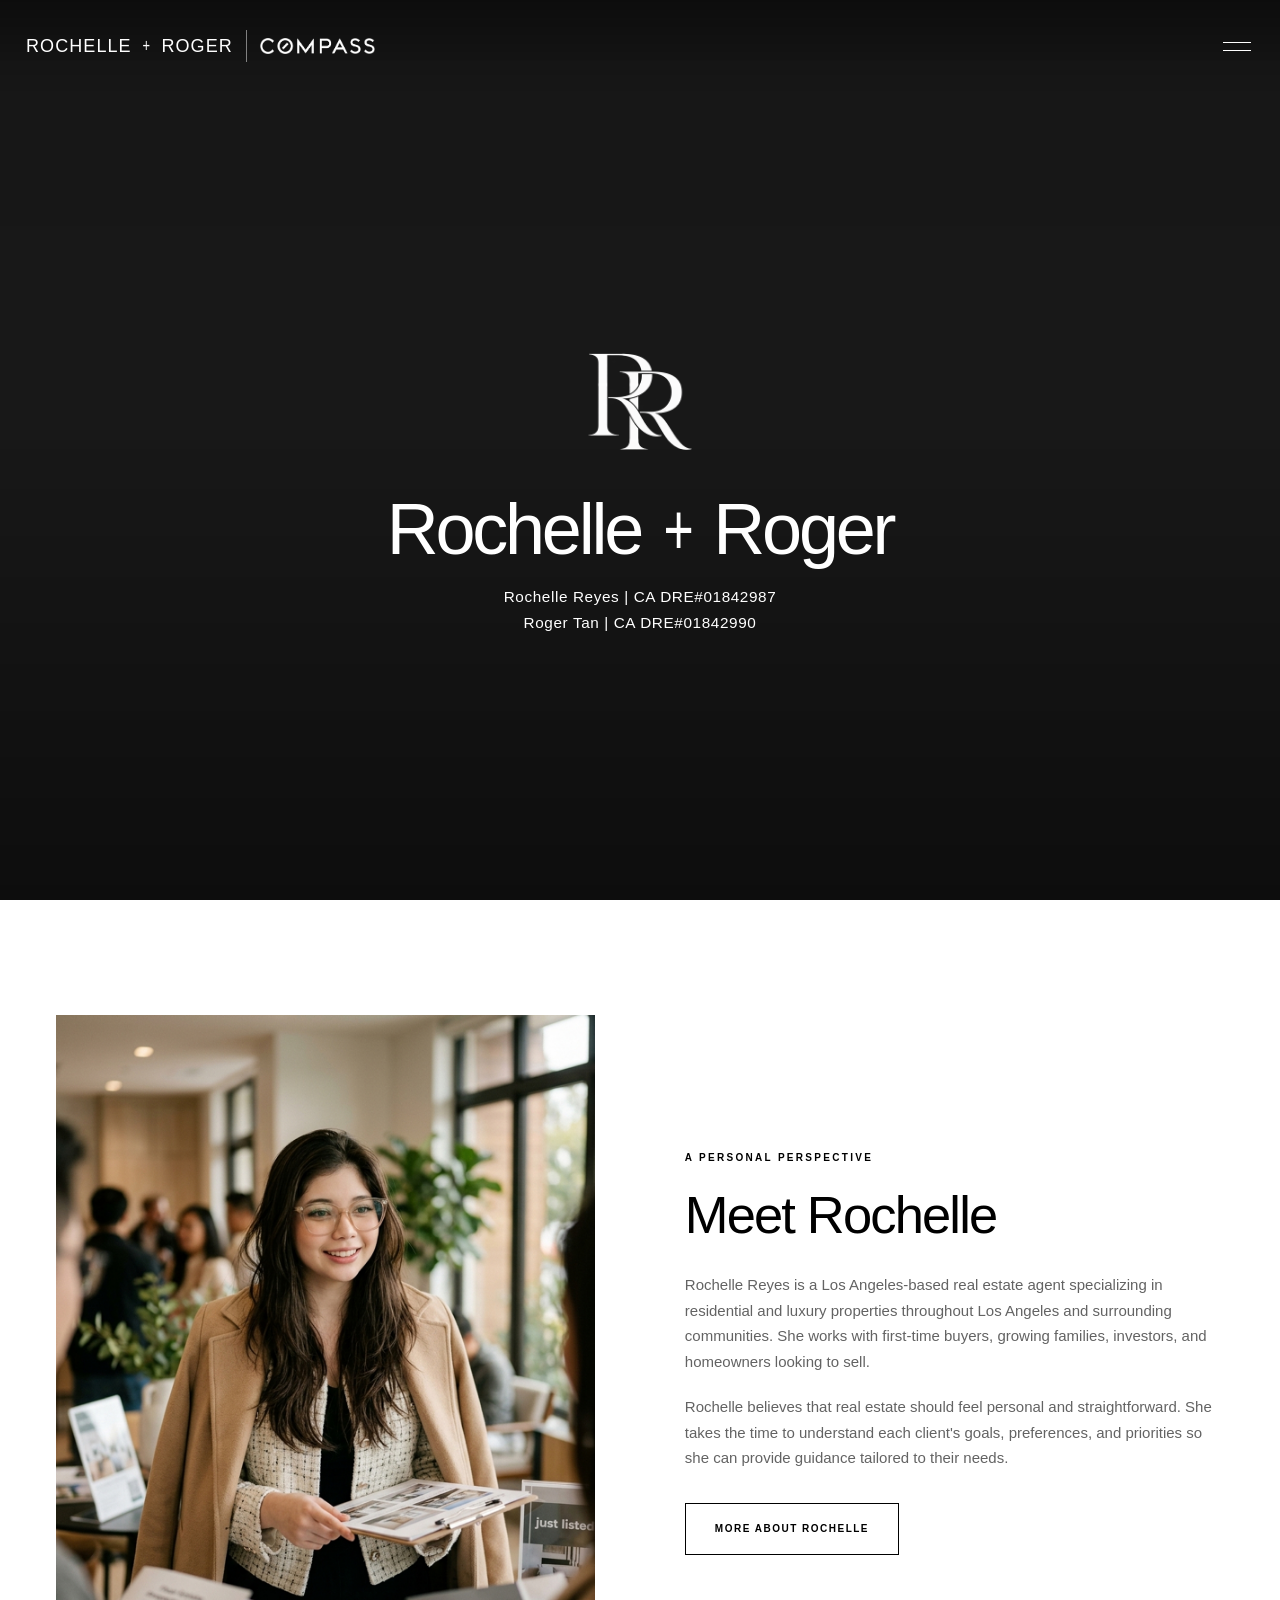
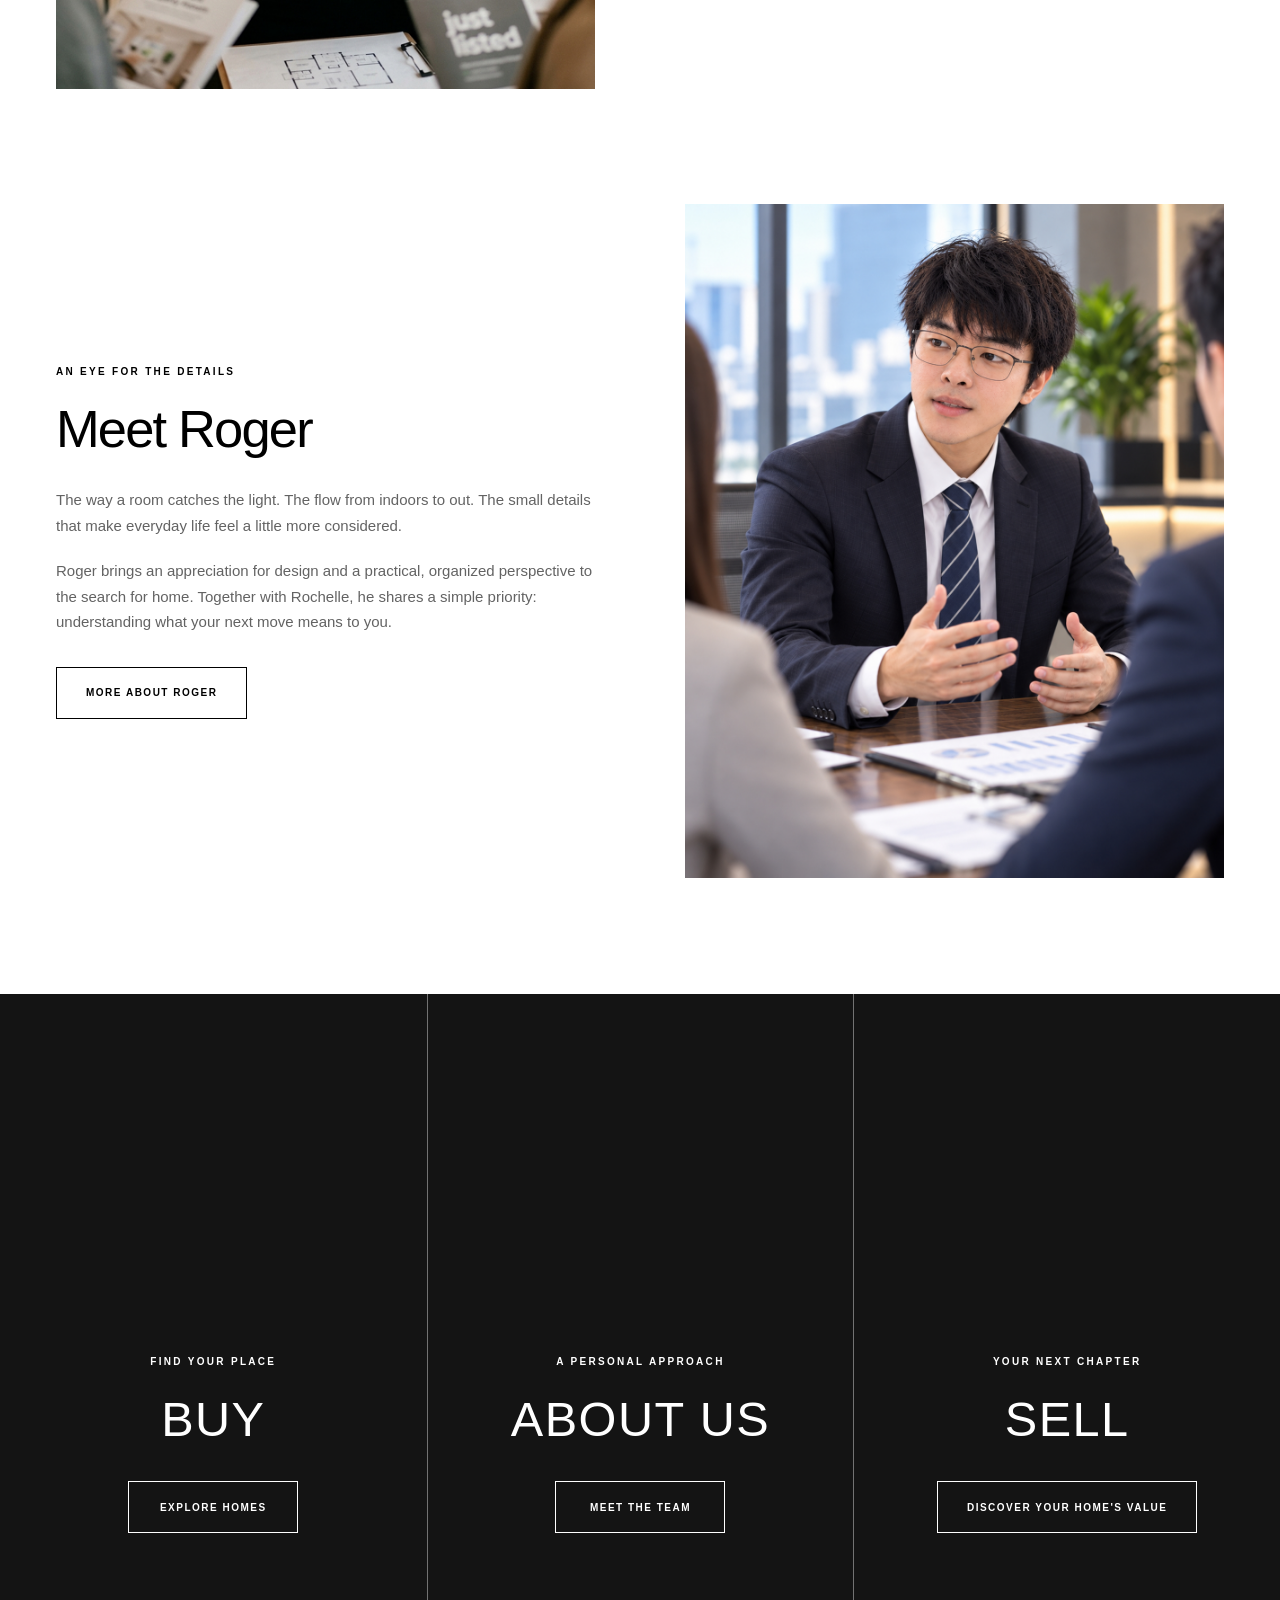
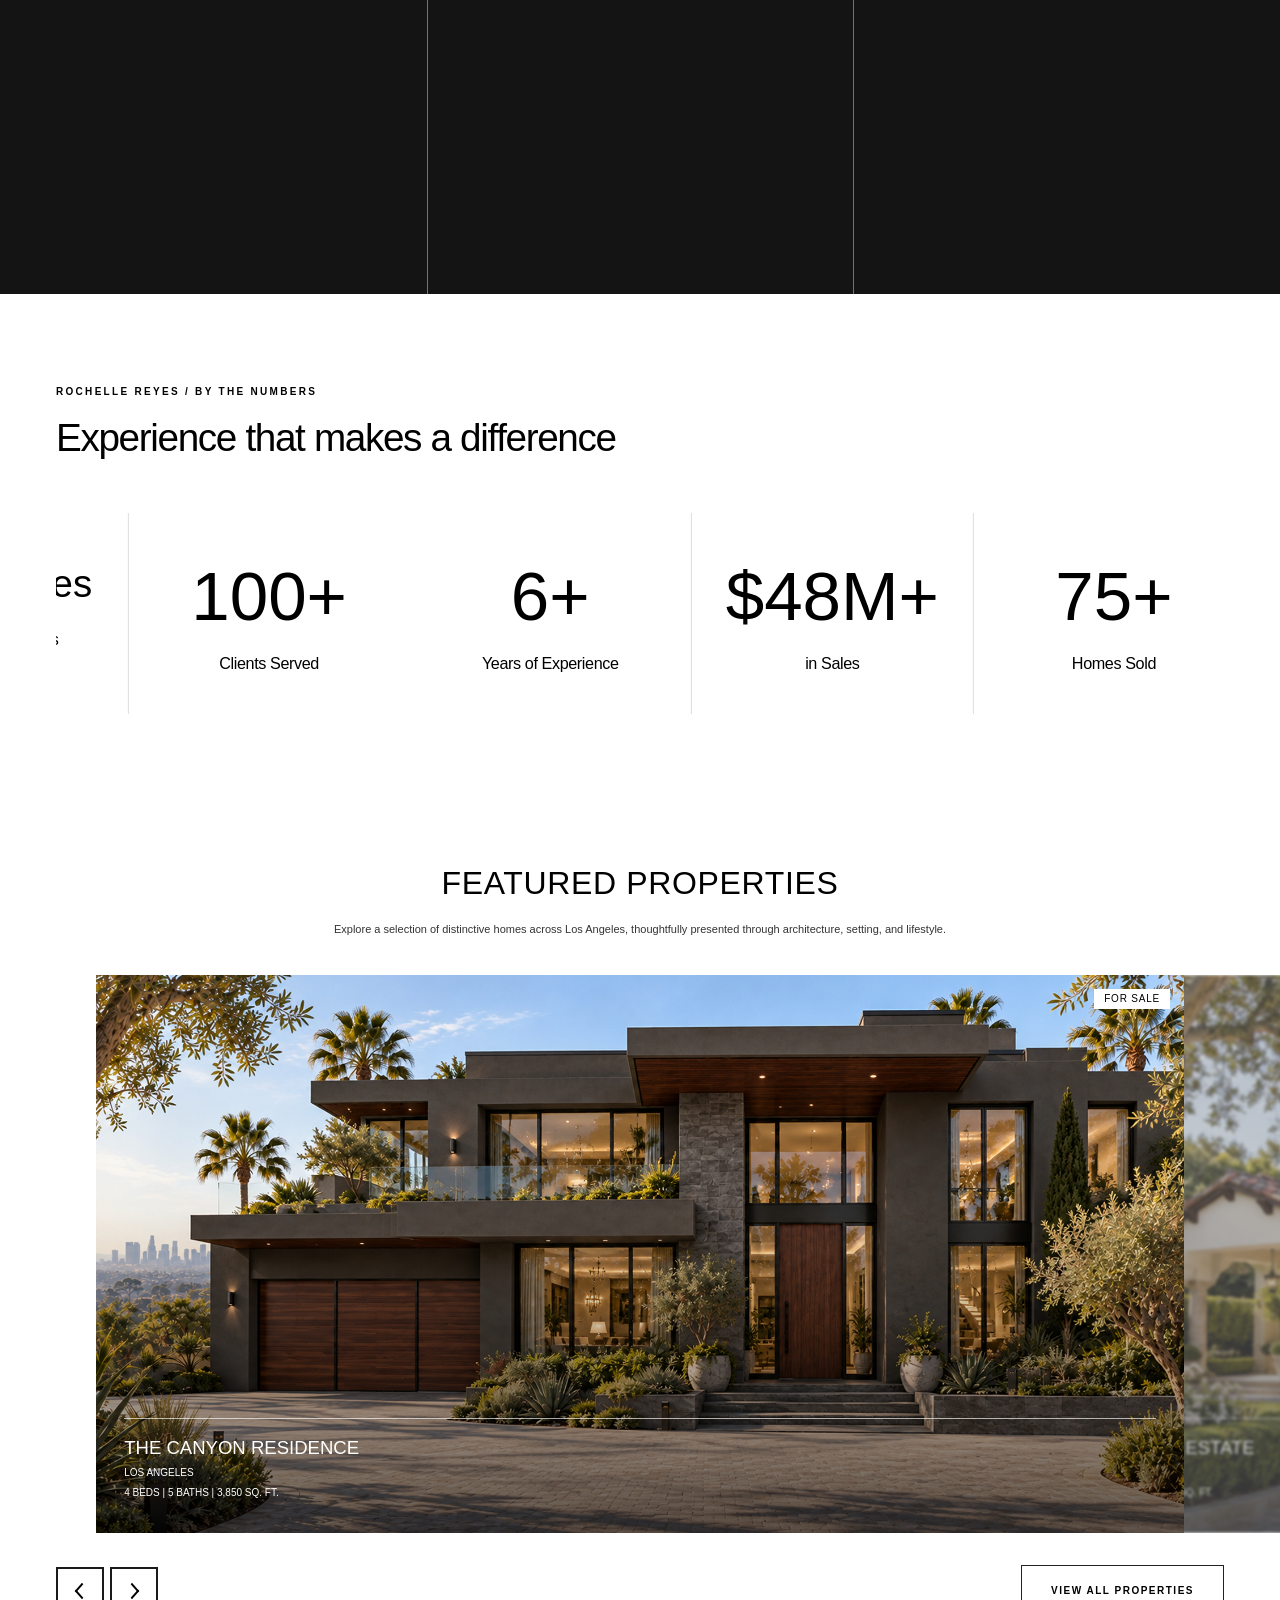
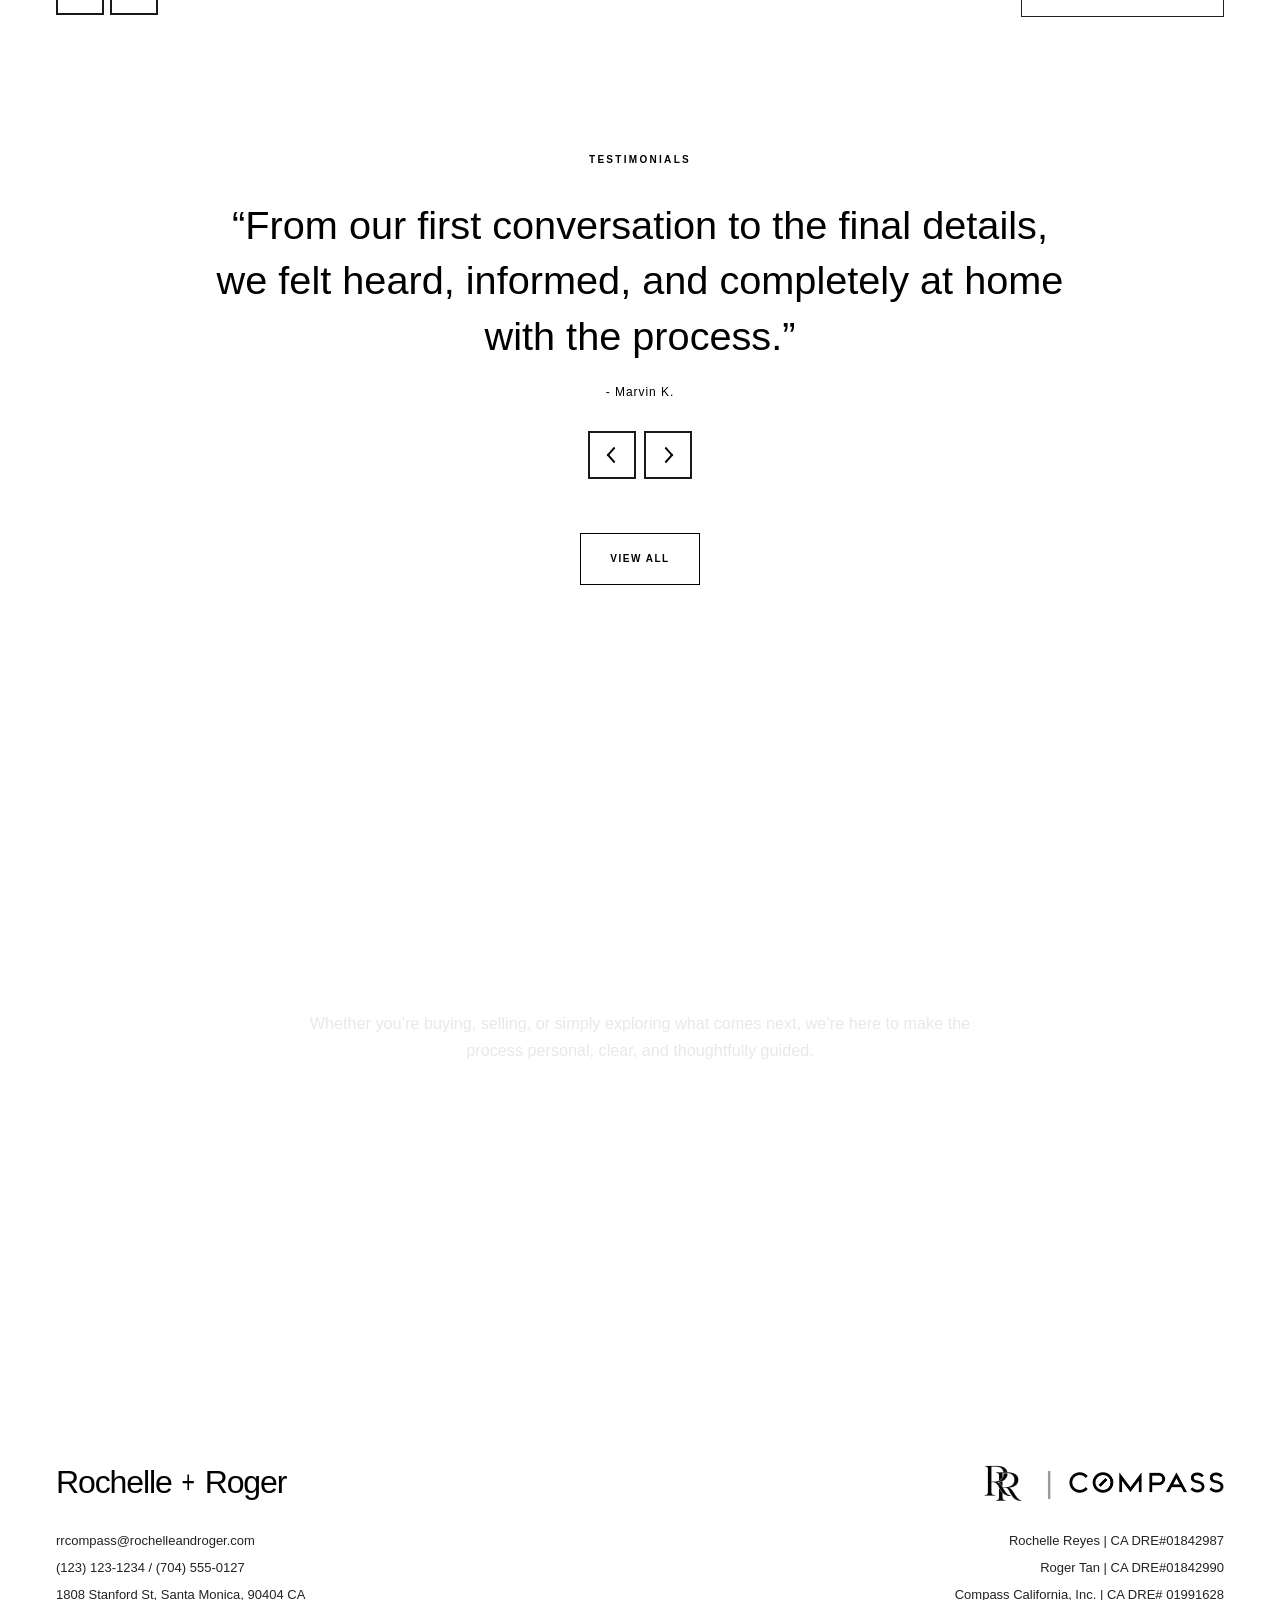
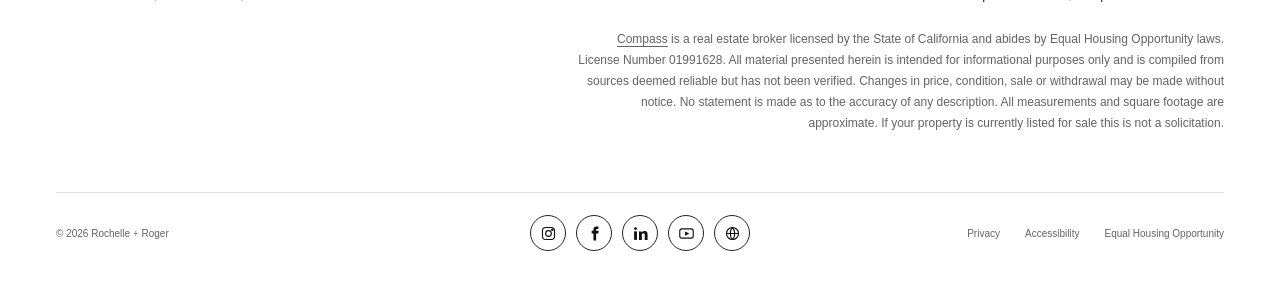
==== index.html @ 0ff59165 "Add files via upload" ====
<!DOCTYPE html>

<html lang="en">
<head>
<meta charset="utf-8"/>
<meta content="width=device-width,initial-scale=1" name="viewport"/>
<meta content="Explore an edited collection of Los Angeles homes and neighborhoods with Rochelle Reyes and Roger Tan." name="description"/>
<meta content="#000000" name="theme-color"/>
<title>Rochelle + Roger | Los Angeles Real Estate</title>
<link href="template.css" rel="stylesheet"/>
<link as="font" crossorigin="" href="https://s3-us-west-2.amazonaws.com/static-lp/fonts/compass/CompassSans/CompassSans-Regular.woff2" rel="preload" type="font/woff2"/>
<link href="global-base.css" rel="stylesheet"/>
<link href="global-advanced.css" rel="stylesheet"/>
<link href="page-base.css" rel="stylesheet"/>
<link href="page-advanced.css" rel="stylesheet"/>
<script defer="" src="script.js"></script>
</head>
<body>
<a class="custom-skip-link" href="#main">Skip to content</a>
<!-- HEADER: keep the logo lock-up, desktop nav, and hamburger on the same fixed row. -->
<header class="custom-header" id="global-navbar">
<div class="custom-brand-group">
<a aria-label="Rochelle and Roger home" class="custom-brand" href="#/">
<span>ROCHELLE <b class="custom-thin-plus">+</b> ROGER</span>
</a>
<span aria-hidden="true" class="custom-brand-divider"></span>
<img alt="Compass" class="custom-compass-logo" height="20" src="images/compass_light.png" width="145"/>
</div>
<nav aria-label="Main navigation" class="custom-desktop-nav">
<a href="#/portfolio">Portfolio</a>
<a href="#/home-valuation">Home Valuation</a>
<a href="#/neighborhoods">Neighborhoods</a>
<a href="#/meet-the-team">Meet the Team</a>
<a href="#/testimonials">Testimonials</a>
<button class="custom-nav-contact" data-open-contact-modal="" type="button">Contact Us</button>
</nav>
<button aria-controls="navigation-menu" aria-expanded="false" aria-label="Open menu" class="custom-menu-toggle">
<span></span>
<span></span>
</button>
</header>
<!-- SIDE MENU: RR logo stays top-left; all menu links are aligned to the right. -->
<dialog aria-label="Site navigation" class="custom-menu" id="navigation-menu">
<div class="custom-menu__top">
<a aria-label="Rochelle and Roger home" class="custom-menu__brand" href="#/">
<img alt="RR" height="76" src="images/rr-logo-black.png" width="76"/>
</a>
<button aria-label="Close menu" class="custom-icon-button" data-close-menu="">×</button>
</div>
<div class="custom-menu__body">
<nav aria-label="All pages">
<a href="#/">Homepage</a>
<a href="#/portfolio">Portfolio</a>
<a href="#/home-valuation">Home Valuation</a>
<a href="#/neighborhoods">Neighborhoods</a>
<a href="#/meet-the-team">Meet the Team</a>
<a href="#/testimonials">Testimonials</a>
<a href="#/contact-us">Contact Us</a>
<a href="#/compass-concierge">Compass Concierge</a>
</nav>
</div>
</dialog>
<main id="main" tabindex="-1">
<!-- HOME PAGE -->
<div class="custom-page" data-page="home">
<!-- HOME / HERO: full viewport with responsive center text. -->
<section class="custom-hero" id="home-section-opening">
<!-- CSS-only Hero slideshow: all 8 property images cycle every 3 seconds. -->
<div aria-hidden="true" class="custom-hero__slides">
<img alt="" class="custom-hero__slide" fetchpriority="high" src="images/losangeles-1.jpg"/>
<img alt="" class="custom-hero__slide" decoding="async" src="images/beverlyhills-1.jpg"/>
<img alt="" class="custom-hero__slide" decoding="async" src="images/santamonica-1.jpg"/>
<img alt="" class="custom-hero__slide" decoding="async" src="images/westhollywood-1.jpg"/>
<img alt="" class="custom-hero__slide" decoding="async" src="images/losangeles-2.jpg"/>
<img alt="" class="custom-hero__slide" decoding="async" src="images/beverlyhills-2.jpg"/>
<img alt="" class="custom-hero__slide" decoding="async" src="images/santamonica-2.jpg"/>
<img alt="" class="custom-hero__slide" decoding="async" src="images/westhollywood-2.jpg"/>
</div>
<div class="custom-hero__content">
<!-- White RR mark lives here instead of in the fixed header. -->
<img alt="RR" class="custom-hero__rr-logo" height="210" src="images/rr-logo-white.png" width="210"/>
<h1>Rochelle <span class="custom-thin-plus">+</span> Roger</h1>
<div aria-label="Agent license information" class="custom-hero__credentials">
<p>Rochelle Reyes | CA DRE#01842987</p>
<p>Roger Tan | CA DRE#01842990</p>
</div>
<!-- HERO CTA: keeping this here for later, but hiding it during the initial build.
            <a class="custom-button custom-button--light" href="#/portfolio">
              Explore the Portfolio
            </a>
            -->
</div>
</section>
<!-- HOME / ABOUT: Rochelle row first, Roger row second. -->
<section aria-label="About Rochelle and Roger" class="custom-section" id="home-section-introduction">
<div class="custom-container custom-agent-stories">
<article class="custom-agent-story">
<div class="custom-agent-story__photo">
<img alt="Rochelle Reyes" decoding="async" height="1500" loading="lazy" src="images/agent-home-about-rochelle.jpg" width="1200"/>
</div>
<div class="custom-agent-story__copy">
<p class="custom-eyebrow">A PERSONAL PERSPECTIVE</p>
<h2>Meet Rochelle</h2>
<p>Rochelle Reyes is a Los Angeles-based real estate agent specializing in residential and luxury properties throughout Los Angeles and surrounding communities. She works with first-time buyers, growing families, investors, and homeowners looking to sell.</p>
<p>Rochelle believes that real estate should feel personal and straightforward. She takes the time to understand each client's goals, preferences, and priorities so she can provide guidance tailored to their needs.</p>
<a class="custom-button custom-button--outline" href="#/meet-the-team">More About Rochelle
                </a>
</div>
</article>
<article class="custom-agent-story custom-agent-story--reverse">
<div class="custom-agent-story__copy">
<p class="custom-eyebrow">AN EYE FOR THE DETAILS</p>
<h2>Meet Roger</h2>
<p>The way a room catches the light. The flow from indoors to out. The small details that make everyday life feel a little more considered.</p>
<p>Roger brings an appreciation for design and a practical, organized perspective to the search for home. Together with Rochelle, he shares a simple priority: understanding what your next move means to you.</p>
<a class="custom-button custom-button--outline" href="#/meet-the-team">More About Roger
                </a>
</div>
<div class="custom-agent-story__photo">
<img alt="Roger Tan" decoding="async" height="1500" loading="lazy" src="images/agent-home-about-roger.jpg" width="1200"/>
</div>
</article>
</div>
</section>
<!-- HOME / GSM: Buy, About Us, Sell. This background uses parallax. -->
<section aria-label="Buy, about us, and sell" class="custom-gsm custom-parallax" id="home-section-buy-about-sell">
<a class="custom-gsm__card" href="#/portfolio">
<span class="custom-eyebrow">FIND YOUR PLACE</span>
<h2>BUY</h2>
<span class="custom-button custom-button--light custom-gsm__link">Explore homes
            </span>
</a>
<a class="custom-gsm__card" href="#/meet-the-team">
<span class="custom-eyebrow">A PERSONAL APPROACH</span>
<h2>ABOUT US</h2>
<span class="custom-button custom-button--light custom-gsm__link">Meet the team
            </span>
</a>
<a class="custom-gsm__card" href="#/home-valuation">
<span class="custom-eyebrow">YOUR NEXT CHAPTER</span>
<h2>SELL</h2>
<span class="custom-button custom-button--light custom-gsm__link">Discover your home's value
            </span>
</a>
</section>
<!-- HOME / STATS: keep this fluid so the numbers resize with the viewer. -->
<section aria-label="Rochelle Reyes by the numbers" class="custom-section" id="home-section-stats">
<div class="custom-container">
<div class="custom-section-heading">
<div>
<p class="custom-eyebrow">ROCHELLE REYES / BY THE NUMBERS</p>
<h2>Experience that makes a difference</h2>
</div>
</div>
<!-- Stats marquee: duplicate the six items once so the CSS loop can stay seamless. -->
<div class="custom-stats-marquee">
<div class="custom-stats">
<div class="custom-stat">
<span class="custom-stat__value">6+</span>
<h3>Years of Experience</h3>
</div>
<div class="custom-stat">
<span class="custom-stat__value">$48M+</span>
<h3>in Sales</h3>
</div>
<div class="custom-stat">
<span class="custom-stat__value">75+</span>
<h3>Homes Sold</h3>
</div>
<div class="custom-stat">
<span class="custom-stat__value">$1.8M</span>
<h3>Average Sale Price</h3>
</div>
<div class="custom-stat">
<span class="custom-stat__value custom-stat__value--location">Los Angeles</span>
<h3>&amp; Surrounding Areas</h3>
</div>
<div class="custom-stat">
<span class="custom-stat__value">100+</span>
<h3>Clients Served</h3>
</div>
<!-- Duplicate set is visual only; screen readers already have the original six stats. -->
<div aria-hidden="true" class="custom-stat">
<span class="custom-stat__value">6+</span>
<h3>Years of Experience</h3>
</div>
<div aria-hidden="true" class="custom-stat">
<span class="custom-stat__value">$48M+</span>
<h3>in Sales</h3>
</div>
<div aria-hidden="true" class="custom-stat">
<span class="custom-stat__value">75+</span>
<h3>Homes Sold</h3>
</div>
<div aria-hidden="true" class="custom-stat">
<span class="custom-stat__value">$1.8M</span>
<h3>Average Sale Price</h3>
</div>
<div aria-hidden="true" class="custom-stat">
<span class="custom-stat__value custom-stat__value--location">Los Angeles</span>
<h3>&amp; Surrounding Areas</h3>
</div>
<div aria-hidden="true" class="custom-stat">
<span class="custom-stat__value">100+</span>
<h3>Clients Served</h3>
</div>
</div>
</div>
</div>
</section>
<!-- HOME / PROPERTIES: first 3 are FOR SALE; last 5 are SOLD. -->
<section class="custom-section custom-home-portfolio" id="home-section-featured-properties">
<div class="custom-featured-properties__heading custom-container">
<h2>FEATURED PROPERTIES</h2>
<p>Explore a selection of distinctive homes across Los Angeles, thoughtfully presented through architecture, setting, and lifestyle.</p>
</div>
<div class="custom-featured-properties" data-property-carousel="">
<div class="custom-featured-properties__viewport">
<div class="custom-featured-properties__track">
<article class="custom-featured-property" data-area="los-angeles" data-details="4 Beds | 5 Baths | 3,850 Sq. Ft." data-location="Los Angeles" data-status="For Sale" data-title="The Canyon Residence">
<button aria-label="View The Canyon Residence" class="custom-featured-property__media" data-property="canyon" type="button">
<img alt="The Canyon Residence — property in Los Angeles" decoding="async" loading="lazy" src="images/losangeles-1.jpg"/>
<span class="custom-featured-property__status">FOR SALE</span>
<span class="custom-featured-property__overlay">
<strong>The Canyon Residence</strong>
<span>Los Angeles</span>
<span>4 Beds | 5 Baths | 3,850 Sq. Ft.</span>
</span>
</button>
</article>
<article class="custom-featured-property" data-area="beverly-hills" data-details="5 Beds | 6 Baths | 5,200 Sq. Ft." data-location="Beverly Hills" data-status="For Sale" data-title="The Garden Estate">
<button aria-label="View The Garden Estate" class="custom-featured-property__media" data-property="garden" type="button">
<img alt="The Garden Estate — property in Beverly Hills" decoding="async" loading="lazy" src="images/beverlyhills-1.jpg"/>
<span class="custom-featured-property__status">FOR SALE</span>
<span class="custom-featured-property__overlay">
<strong>The Garden Estate</strong>
<span>Beverly Hills</span>
<span>5 Beds | 6 Baths | 5,200 Sq. Ft.</span>
</span>
</button>
</article>
<article class="custom-featured-property" data-area="santa-monica" data-details="3 Beds | 3 Baths | 2,650 Sq. Ft." data-location="Santa Monica" data-status="For Sale" data-title="The Coastal Retreat">
<button aria-label="View The Coastal Retreat" class="custom-featured-property__media" data-property="coastal" type="button">
<img alt="The Coastal Retreat — property in Santa Monica" decoding="async" loading="lazy" src="images/santamonica-1.jpg"/>
<span class="custom-featured-property__status">FOR SALE</span>
<span class="custom-featured-property__overlay">
<strong>The Coastal Retreat</strong>
<span>Santa Monica</span>
<span>3 Beds | 3 Baths | 2,650 Sq. Ft.</span>
</span>
</button>
</article>
<article class="custom-featured-property" data-area="west-hollywood" data-details="3 Beds | 4 Baths | 2,900 Sq. Ft." data-location="West Hollywood" data-status="Sold" data-title="The Courtyard House">
<button aria-label="View The Courtyard House" class="custom-featured-property__media" data-property="courtyard" type="button">
<img alt="The Courtyard House — property in West Hollywood" decoding="async" loading="lazy" src="images/westhollywood-1.jpg"/>
<span class="custom-featured-property__status">SOLD</span>
<span class="custom-featured-property__overlay">
<strong>The Courtyard House</strong>
<span>West Hollywood</span>
<span>3 Beds | 4 Baths | 2,900 Sq. Ft.</span>
</span>
</button>
</article>
<article class="custom-featured-property" data-area="los-angeles" data-details="4 Beds | 4 Baths | 3,400 Sq. Ft." data-location="Los Angeles" data-status="Sold" data-title="The Hillside House">
<button aria-label="View The Hillside House" class="custom-featured-property__media" data-property="hillside" type="button">
<img alt="The Hillside House — property in Los Angeles" decoding="async" loading="lazy" src="images/losangeles-2.jpg"/>
<span class="custom-featured-property__status">SOLD</span>
<span class="custom-featured-property__overlay">
<strong>The Hillside House</strong>
<span>Los Angeles</span>
<span>4 Beds | 4 Baths | 3,400 Sq. Ft.</span>
</span>
</button>
</article>
<article class="custom-featured-property" data-area="beverly-hills" data-details="5 Beds | 5 Baths | 4,800 Sq. Ft." data-location="Beverly Hills" data-status="Sold" data-title="The Olive Grove Estate">
<button aria-label="View The Olive Grove Estate" class="custom-featured-property__media" data-property="olive" type="button">
<img alt="The Olive Grove Estate — property in Beverly Hills" decoding="async" loading="lazy" src="images/beverlyhills-2.jpg"/>
<span class="custom-featured-property__status">SOLD</span>
<span class="custom-featured-property__overlay">
<strong>The Olive Grove Estate</strong>
<span>Beverly Hills</span>
<span>5 Beds | 5 Baths | 4,800 Sq. Ft.</span>
</span>
</button>
</article>
<article class="custom-featured-property" data-area="santa-monica" data-details="4 Beds | 4 Baths | 3,100 Sq. Ft." data-location="Santa Monica" data-status="Sold" data-title="The Pacific Residence">
<button aria-label="View The Pacific Residence" class="custom-featured-property__media" data-property="pacific" type="button">
<img alt="The Pacific Residence — property in Santa Monica" decoding="async" loading="lazy" src="images/santamonica-2.jpg"/>
<span class="custom-featured-property__status">SOLD</span>
<span class="custom-featured-property__overlay">
<strong>The Pacific Residence</strong>
<span>Santa Monica</span>
<span>4 Beds | 4 Baths | 3,100 Sq. Ft.</span>
</span>
</button>
</article>
<article class="custom-featured-property" data-area="west-hollywood" data-details="3 Beds | 3 Baths | 2,450 Sq. Ft." data-location="West Hollywood" data-status="Sold" data-title="The Modern Hideaway">
<button aria-label="View The Modern Hideaway" class="custom-featured-property__media" data-property="modern" type="button">
<img alt="The Modern Hideaway — property in West Hollywood" decoding="async" loading="lazy" src="images/westhollywood-2.jpg"/>
<span class="custom-featured-property__status">SOLD</span>
<span class="custom-featured-property__overlay">
<strong>The Modern Hideaway</strong>
<span>West Hollywood</span>
<span>3 Beds | 3 Baths | 2,450 Sq. Ft.</span>
</span>
</button>
</article>
</div>
</div>
<div class="custom-featured-properties__footer custom-container">
<div aria-label="Property gallery controls" class="custom-featured-properties__controls">
<button aria-label="Previous property" class="lp-arrow lp-arrow--dark lp-arrow--prev" data-property-carousel-prev="" type="button"></button>
<button aria-label="Next property" class="lp-arrow lp-arrow--dark lp-arrow--next" data-property-carousel-next="" type="button"></button>
</div>
<a class="custom-button custom-button--outline" href="#/portfolio">VIEW ALL PROPERTIES</a>
</div>
</div>
</section>
<!-- HOME / TESTIMONIALS -->
<section class="custom-testimonial" id="home-section-testimonials">
<div class="custom-container">
<p class="custom-eyebrow">TESTIMONIALS</p>
<div aria-label="Testimonials" class="custom-testimonial__viewport" data-testimonial-carousel="">
<div class="custom-testimonial__track">
<article class="custom-testimonial__slide" aria-current="true">
<blockquote>“From our first conversation to the final details, we felt heard, informed, and completely at home with the process.”</blockquote>
<cite class="custom-testimonial__name">- Marvin K.</cite>
</article>
<article class="custom-testimonial__slide">
<blockquote>“A thoughtful plan, beautiful presentation, and clear communication. Every step felt considered.”</blockquote>
<cite class="custom-testimonial__name">- Elena R.</cite>
</article>
<article class="custom-testimonial__slide">
<blockquote>“They understood what mattered to us—the light, the layout, and the feeling of walking through the front door.”</blockquote>
<cite class="custom-testimonial__name">- Daniel C.</cite>
</article>
<article class="custom-testimonial__slide">
<blockquote>“What could have felt overwhelming became a series of clear, manageable decisions.”</blockquote>
<cite class="custom-testimonial__name">- Sophia M.</cite>
</article>
<article class="custom-testimonial__slide">
<blockquote>“We never felt rushed. Every option was explained clearly, and when the right home appeared, we knew exactly how to move.”</blockquote>
<cite class="custom-testimonial__name">- Adrian L.</cite>
</article>
<article class="custom-testimonial__slide">
<blockquote>“They brought calm to every conversation and made the sale feel organized from preparation through closing.”</blockquote>
<cite class="custom-testimonial__name">- Natalie P.</cite>
</article>
<article class="custom-testimonial__slide">
<blockquote>“Their attention to the small details made a huge difference. We always knew what was happening and what came next.”</blockquote>
<cite class="custom-testimonial__name">- Marcus T.</cite>
</article>
<article class="custom-testimonial__slide">
<blockquote>“We came in with a long wish list and left with a home that somehow felt even better than what we imagined.”</blockquote>
<cite class="custom-testimonial__name">- Camille B.</cite>
</article>
</div>
</div>
<div aria-label="Testimonial controls" class="custom-testimonial__controls">
<button aria-label="Previous testimonial" class="lp-arrow lp-arrow--dark lp-arrow--prev" data-testimonial-prev="" type="button"></button>
<button aria-label="Next testimonial" class="lp-arrow lp-arrow--dark lp-arrow--next" data-testimonial-next="" type="button"></button>
</div>
<a class="custom-button custom-button--outline" href="#/testimonials">VIEW ALL</a>
</div>
</section>
<!-- HOME / CONTACT CTA: button opens the modal; no form lives directly in this section. -->
<section class="custom-section custom-home-contact custom-parallax" id="home-section-contact-us">
<div class="custom-container custom-home-contact__layout">
<p class="custom-eyebrow">YOUR NEXT CHAPTER</p>
<h2>WORK WITH ROCHELLE <span class="custom-thin-plus">+</span> ROGER</h2>
<p>Whether you’re buying, selling, or simply exploring what comes next, we’re here to make the process personal, clear, and thoughtfully guided.</p>
<button class="custom-button custom-button--light" data-open-contact-modal="" type="button">CONTACT US</button>
</div>
</section>
</div>
<!-- PORTFOLIO PAGE: same property status order as the homepage (3 For Sale, then 5 Sold). -->
<div class="custom-page" data-page="portfolio" hidden="">
<section class="custom-page-intro" id="portfolio-section-opening">
<div class="custom-container">
<p class="custom-eyebrow">THE COLLECTION</p><div class="custom-page-intro__title-lockup"><h1>A place for your next chapter</h1><span aria-hidden="true" class="custom-page-intro__title-divider"></span><img alt="" aria-hidden="true" class="custom-page-intro__title-logo" height="92" loading="eager" src="images/rr-logo-white.png" width="92"/></div>

<p>Explore homes through architecture, setting, and a sense of possibility.</p>
</div>
</section>
<section class="custom-section" id="portfolio-section-portfolio">
<div class="custom-container">
<div class="custom-filter-bar">
<div aria-label="Filter by listing status" class="custom-filter-tabs">
<button aria-pressed="true" data-filter="all">All Homes</button>
<button aria-pressed="false" data-filter="For Sale">For Sale</button>
<button aria-pressed="false" data-filter="Sold">Sold</button>
</div>
<label class="custom-filter-select">Neighborhood<select id="area-filter">
<option value="all">All neighborhoods</option>
<option value="los-angeles">Los Angeles</option>
<option value="beverly-hills">Beverly Hills</option>
<option value="santa-monica">Santa Monica</option>
<option value="west-hollywood">West Hollywood</option>
</select>
</label>
</div>
<div class="custom-property-grid" id="portfolio-grid">
<article class="custom-property-card" data-area="los-angeles" data-status="For Sale">
<button aria-label="View The Canyon Residence" class="custom-property-card__media" data-property="canyon">
<img alt="The Canyon Residence — property in Los Angeles" class="" decoding="async" loading="lazy" src="images/losangeles-1.jpg"/>
<span class="custom-property-card__status">FOR SALE</span>
<span aria-hidden="true" class="custom-property-card__arrow">↗</span>
</button>
<div class="custom-property-card__info">
<p class="custom-eyebrow">Los Angeles</p>
<h3>
<button data-property="canyon">The Canyon Residence</button>
</h3>
<p>4 Beds <span aria-hidden="true">  |  </span> 5 Baths <span aria-hidden="true">  |  </span> 3,850 Sq. Ft.</p>
</div>
</article>
<article class="custom-property-card" data-area="beverly-hills" data-status="For Sale">
<button aria-label="View The Garden Estate" class="custom-property-card__media" data-property="garden">
<img alt="The Garden Estate — property in Beverly Hills" class="" decoding="async" loading="lazy" src="images/beverlyhills-1.jpg"/>
<span class="custom-property-card__status">FOR SALE</span>
<span aria-hidden="true" class="custom-property-card__arrow">↗</span>
</button>
<div class="custom-property-card__info">
<p class="custom-eyebrow">Beverly Hills</p>
<h3>
<button data-property="garden">The Garden Estate</button>
</h3>
<p>5 Beds <span aria-hidden="true">  |  </span> 6 Baths <span aria-hidden="true">  |  </span> 5,200 Sq. Ft.</p>
</div>
</article>
<article class="custom-property-card" data-area="santa-monica" data-status="For Sale">
<button aria-label="View The Coastal Retreat" class="custom-property-card__media" data-property="coastal">
<img alt="The Coastal Retreat — property in Santa Monica" class="" decoding="async" loading="lazy" src="images/santamonica-1.jpg"/>
<span class="custom-property-card__status">FOR SALE</span>
<span aria-hidden="true" class="custom-property-card__arrow">↗</span>
</button>
<div class="custom-property-card__info">
<p class="custom-eyebrow">Santa Monica</p>
<h3>
<button data-property="coastal">The Coastal Retreat</button>
</h3>
<p>3 Beds <span aria-hidden="true">  |  </span> 3 Baths <span aria-hidden="true">  |  </span> 2,650 Sq. Ft.</p>
</div>
</article>
<article class="custom-property-card" data-area="west-hollywood" data-status="Sold">
<button aria-label="View The Courtyard House" class="custom-property-card__media" data-property="courtyard">
<img alt="The Courtyard House — property in West Hollywood" class="" decoding="async" loading="lazy" src="images/westhollywood-1.jpg"/>
<span class="custom-property-card__status">SOLD</span>
<span aria-hidden="true" class="custom-property-card__arrow">↗</span>
</button>
<div class="custom-property-card__info">
<p class="custom-eyebrow">West Hollywood</p>
<h3>
<button data-property="courtyard">The Courtyard House</button>
</h3>
<p>3 Beds <span aria-hidden="true">  |  </span> 4 Baths <span aria-hidden="true">  |  </span> 2,900 Sq. Ft.</p>
</div>
</article>
<article class="custom-property-card" data-area="los-angeles" data-status="Sold">
<button aria-label="View The Hillside House" class="custom-property-card__media" data-property="hillside">
<img alt="The Hillside House — property in Los Angeles" class="" decoding="async" loading="lazy" src="images/losangeles-2.jpg"/>
<span class="custom-property-card__status">SOLD</span>
<span aria-hidden="true" class="custom-property-card__arrow">↗</span>
</button>
<div class="custom-property-card__info">
<p class="custom-eyebrow">Los Angeles</p>
<h3>
<button data-property="hillside">The Hillside House</button>
</h3>
<p>4 Beds <span aria-hidden="true">  |  </span> 4 Baths <span aria-hidden="true">  |  </span> 3,400 Sq. Ft.</p>
</div>
</article>
<article class="custom-property-card" data-area="beverly-hills" data-status="Sold">
<button aria-label="View The Olive Grove Estate" class="custom-property-card__media" data-property="olive">
<img alt="The Olive Grove Estate — property in Beverly Hills" class="" decoding="async" loading="lazy" src="images/beverlyhills-2.jpg"/>
<span class="custom-property-card__status">SOLD</span>
<span aria-hidden="true" class="custom-property-card__arrow">↗</span>
</button>
<div class="custom-property-card__info">
<p class="custom-eyebrow">Beverly Hills</p>
<h3>
<button data-property="olive">The Olive Grove Estate</button>
</h3>
<p>5 Beds <span aria-hidden="true">  |  </span> 5 Baths <span aria-hidden="true">  |  </span> 4,800 Sq. Ft.</p>
</div>
</article>
<article class="custom-property-card" data-area="santa-monica" data-status="Sold">
<button aria-label="View The Pacific Residence" class="custom-property-card__media" data-property="pacific">
<img alt="The Pacific Residence — property in Santa Monica" class="" decoding="async" loading="lazy" src="images/santamonica-2.jpg"/>
<span class="custom-property-card__status">SOLD</span>
<span aria-hidden="true" class="custom-property-card__arrow">↗</span>
</button>
<div class="custom-property-card__info">
<p class="custom-eyebrow">Santa Monica</p>
<h3>
<button data-property="pacific">The Pacific Residence</button>
</h3>
<p>4 Beds <span aria-hidden="true">  |  </span> 4 Baths <span aria-hidden="true">  |  </span> 3,100 Sq. Ft.</p>
</div>
</article>
<article class="custom-property-card" data-area="west-hollywood" data-status="Sold">
<button aria-label="View The Modern Hideaway" class="custom-property-card__media" data-property="modern">
<img alt="The Modern Hideaway — property in West Hollywood" class="" decoding="async" loading="lazy" src="images/westhollywood-2.jpg"/>
<span class="custom-property-card__status">SOLD</span>
<span aria-hidden="true" class="custom-property-card__arrow">↗</span>
</button>
<div class="custom-property-card__info">
<p class="custom-eyebrow">West Hollywood</p>
<h3>
<button data-property="modern">The Modern Hideaway</button>
</h3>
<p>3 Beds <span aria-hidden="true">  |  </span> 3 Baths <span aria-hidden="true">  |  </span> 2,450 Sq. Ft.</p>
</div>
</article>
</div>
<p class="custom-result-count" id="portfolio-count" role="status">8 homes</p>
</div>
</section>
<section class="custom-cta" id="portfolio-section-work-with-us">
<img alt="A contemporary Los Angeles residence" class="" decoding="async" loading="lazy" src="images/losangeles-2.jpg"/>
<div>
<p class="custom-eyebrow">YOUR NEXT CHAPTER</p>
<h2>Let’s make it home</h2>
<p>A new address begins with a conversation. Tell us where you want to go next.</p>
<a class="custom-button custom-button--light" data-open-contact-modal="" href="#contact-modal">Work With Us
            </a>
</div>
</section>
</div>
<!-- HOME VALUATION PAGE -->
<div class="custom-page" data-page="home-valuation" hidden="">
<section class="custom-valuation" id="home-valuation-section-valuation">
<div class="custom-valuation__image">
<img alt="An elegant residential estate" class="" decoding="async" fetchpriority="high" src="images/beverlyhills-2.jpg"/>
<div>
<p class="custom-eyebrow">A FRESH PERSPECTIVE ON YOUR PROPERTY</p>
<h2>Every home<br/>has a story</h2>
</div>
</div>
<div class="custom-valuation__body">
<p class="custom-eyebrow">HOME VALUATION</p>
<h1>What’s your<br/>next chapter worth?</h1>
<p>Begin a conversation about your home, your plans, and the factors that shape its value.</p>
<form id="valuation-form">
<fieldset id="valuation-step-1">
<legend>01 / Your property</legend>
<div class="custom-form-grid">
<div class="custom-field">
<label for="address">Street address *</label>
<input autocomplete="street-address" class="custom-address" id="address" name="address" required="" type="text"/>
</div>
<div class="custom-field">
<label for="city">City *</label>
<input autocomplete="address-level2" id="city" name="city" required="" type="text"/>
</div>
<div class="custom-field">
<label for="zip">ZIP code *</label>
<input autocomplete="postal-code" id="zip" inputmode="numeric" name="zip" pattern="[0-9]{5}(-[0-9]{4})?" required="" title="Enter a 5-digit ZIP code" type="text"/>
</div>
<div class="custom-field">
<label for="property-type">Property type</label>
<select id="property-type" name="property-type">
<option>Single-family home</option>
<option>Condominium</option>
<option>Townhouse</option>
<option>Other</option>
</select>
</div>
</div>
<div class="custom-step-actions">
<span class="custom-note">Step 1 of 2</span>
<button class="custom-button" id="valuation-next" type="button">Continue <span>→</span>
</button>
</div>
</fieldset>
<fieldset disabled="" hidden="" id="valuation-step-2">
<legend>02 / Your details</legend>
<div class="custom-form-grid">
<div class="custom-field">
<label for="valuation-name">Full name *</label>
<input autocomplete="name" id="valuation-name" name="valuation-name" required="" type="text"/>
</div>
<div class="custom-field">
<label for="valuation-email">Email *</label>
<input autocomplete="email" id="valuation-email" name="valuation-email" required="" type="email"/>
</div>
<div class="custom-field">
<label for="valuation-phone">Phone</label>
<input autocomplete="tel" id="valuation-phone" name="valuation-phone" type="tel"/>
</div>
<div class="custom-field">
<label for="timeline">When are you considering selling?</label>
<select id="timeline" name="timeline">
<option>Just exploring</option>
<option>Within 3 months</option>
<option>3–6 months</option>
<option>6+ months</option>
</select>
</div>
</div>
<div class="custom-step-actions">
<button id="valuation-back" type="button">← Back</button>
<button class="custom-button" type="submit">Request Valuation
                  </button>
</div>
</fieldset>
</form>
<div aria-live="polite" class="custom-form-status" hidden="" id="valuation-result"></div>
</div>
</section>
<section class="custom-section">
<div class="custom-container custom-values">
<div>
<small>01 / THE HOME</small>
<h3>More than square footage</h3>
<p>Condition, layout, improvements, and a property’s individual character all deserve attention.</p>
</div>
<div>
<small>02 / THE CONTEXT</small>
<h3>A local perspective</h3>
<p>A real valuation considers relevant comparable properties and current market conditions.</p>
</div>
<div>
<small>03 / YOUR PLANS</small>
<h3>A thoughtful next step</h3>
<p>Your timing and goals help shape the conversation about preparing a home for sale.</p>
</div>
</div>
</section>
</div>
<!-- NEIGHBORHOODS PAGE -->
<div class="custom-page" data-page="neighborhoods" hidden="">
<section class="custom-page-intro" id="neighborhoods-section-opening">
<div class="custom-container">
<p class="custom-eyebrow">EXPLORE THE NEIGHBORHOODS</p><div class="custom-page-intro__title-lockup"><h1>Four places. Endless possibility</h1><span aria-hidden="true" class="custom-page-intro__title-divider"></span><img alt="" aria-hidden="true" class="custom-page-intro__title-logo" height="92" loading="eager" src="images/rr-logo-white.png" width="92"/></div>

<p>Discover a different expression of Los Angeles living. Where will your next chapter begin?</p>
</div>
</section>
<section class="custom-section" id="neighborhoods-section-neighborhoods">
<div class="custom-container custom-neighborhood-list">
<article class="custom-neighborhood-row" id="area-los-angeles">
<img alt="Residential architecture in Los Angeles" class="" decoding="async" loading="lazy" src="images/losangeles-1.jpg"/>
<div>
<p class="custom-eyebrow">01 / A different perspective</p>
<h2>Los Angeles</h2>
<p>An architectural home in the hills. A quiet retreat above the city. Explore the possibilities of Los Angeles living, from contemporary spaces to warm, character-filled residences.</p>
<span class="custom-neighborhood-tag">Hillside homes · Contemporary architecture</span>
<div>
<a class="custom-text-link" href="#/portfolio?area=los-angeles">Explore the Collection
                  </a>
</div>
</div>
</article>
<article class="custom-neighborhood-row" id="area-beverly-hills">
<img alt="Residential architecture in Beverly Hills" class="" decoding="async" loading="lazy" src="images/beverlyhills-1.jpg"/>
<div>
<p class="custom-eyebrow">02 / Timeless by nature</p>
<h2>Beverly Hills</h2>
<p>Discover a residential point of view shaped by elegant architecture, established gardens, and considered details. Our Beverly Hills collection celebrates homes with a lasting sense of place.</p>
<span class="custom-neighborhood-tag">Refined estates · Garden settings</span>
<div>
<a class="custom-text-link" href="#/portfolio?area=beverly-hills">Explore the Collection
                  </a>
</div>
</div>
</article>
<article class="custom-neighborhood-row" id="area-santa-monica">
<img alt="Residential architecture in Santa Monica" class="" decoding="async" loading="lazy" src="images/santamonica-1.jpg"/>
<div>
<p class="custom-eyebrow">03 / Room to breathe</p>
<h2>Santa Monica</h2>
<p>Light-filled rooms, welcoming outdoor spaces, and a relaxed California sensibility. Find inspiration for a home that brings everyday life a little closer to the coast.</p>
<span class="custom-neighborhood-tag">Coastal character · Indoor-outdoor living</span>
<div>
<a class="custom-text-link" href="#/portfolio?area=santa-monica">Explore the Collection
                  </a>
</div>
</div>
</article>
<article class="custom-neighborhood-row" id="area-west-hollywood">
<img alt="Residential architecture in West Hollywood" class="" decoding="async" loading="lazy" src="images/westhollywood-1.jpg"/>
<div>
<p class="custom-eyebrow">04 / An original point of view</p>
<h2>West Hollywood</h2>
<p>Expressive design, intimate courtyards, and distinctive spaces. Explore a collection of homes that pairs an urban setting with a personal sense of retreat.</p>
<span class="custom-neighborhood-tag">Design-forward homes · Private courtyards</span>
<div>
<a class="custom-text-link" href="#/portfolio?area=west-hollywood">Explore the Collection
                  </a>
</div>
</div>
</article>
</div>
</section>
<section class="custom-cta" id="neighborhoods-section-work-with-us">
<img alt="A contemporary Los Angeles residence" class="" decoding="async" loading="lazy" src="images/losangeles-2.jpg"/>
<div>
<p class="custom-eyebrow">YOUR NEXT CHAPTER</p>
<h2>Let’s make it home</h2>
<p>A new address begins with a conversation. Tell us where you want to go next.</p>
<a class="custom-button custom-button--light" data-open-contact-modal="" href="#contact-modal">Work With Us
            </a>
</div>
</section>
</div>
<!-- MEET THE TEAM PAGE: hero rotates team -> Rochelle -> Roger. -->
<div class="custom-page" data-page="meet-the-team" hidden="">
<section class="custom-wide-hero custom-team-hero" id="meet-the-team-section-opening">
<div aria-hidden="true" class="custom-team-hero__images">
<img alt="" class="custom-team-hero__image is-active" decoding="async" fetchpriority="high" src="images/agent-team-opening.jpg"/>
<img alt="" class="custom-team-hero__image" decoding="async" src="images/agent-opening-rochelle.jpg"/>
<img alt="" class="custom-team-hero__image" decoding="async" src="images/agent-opening-roger.jpg"/>
</div>
<div class="custom-container">
<p class="custom-eyebrow">PEOPLE FIRST. ALWAYS.</p>
<h1>Meet the team</h1>
<p>A shared appreciation for homes.<br/>A personal approach to what comes next.</p>
</div>
</section>
<section class="custom-section" id="meet-the-team-section-team">
<div class="custom-container">
<div class="custom-section-heading">
<div>
<p class="custom-eyebrow">ROCHELLE &amp; ROGER</p>
<h2>Better, together</h2>
</div>
<p>Different perspectives, shared priorities: thoughtful service, honest conversations, and an eye for the details.</p>
</div>
<div class="custom-agent-grid">
<article class="custom-agent-card">
<img alt="Rochelle Reyes" class="" decoding="async" loading="lazy" src="images/agent-detail-portrait-rochelle.jpg"/>
<div class="custom-agent-card__content">
<p class="custom-eyebrow">Los Angeles Real Estate Agent</p>
<h3>Rochelle Reyes</h3>
<p>Residential homes, condos, and luxury properties. Personal guidance for buyers and sellers across Los Angeles and surrounding communities.</p>
<details class="custom-agent-bio">
<summary class="custom-text-link">More About Rochelle <span>+</span>
</summary>
<p>Rochelle Reyes is a Los Angeles-based real estate agent specializing in residential and luxury properties throughout Los Angeles and surrounding communities. She works with first-time buyers, growing families, investors, and homeowners looking to sell.</p>
<p>Rochelle believes that real estate should feel personal and straightforward. She takes the time to understand each client's goals, preferences, and priorities so she can provide guidance tailored to their needs.</p>
<p>Known for her responsive communication and attention to detail, Rochelle helps clients navigate every stage of the real estate process—from exploring properties and preparing offers to negotiating and closing.</p>
<p>Outside of real estate, Rochelle enjoys discovering new restaurants, exploring local neighborhoods, and spending time with family and friends.</p>
<div class="custom-agent-specialties">
<h4>Specialties</h4>
<ul>
<li>Residential Real Estate</li>
<li>Luxury Homes</li>
<li>First-Time Homebuyers</li>
<li>Home Sellers</li>
<li>Relocation</li>
</ul>
<h4>Areas Served</h4>
<p>Los Angeles, Beverly Hills, Santa Monica, West Hollywood, and surrounding areas.</p>
</div>
<a class="custom-text-link" data-open-contact-modal="" href="#contact-modal">Schedule a Consultation</a>
</details>
</div>
</article>
<article class="custom-agent-card">
<img alt="Roger Tan" class="" decoding="async" loading="lazy" src="images/agent-detail-portrait-roger.jpg"/>
<div class="custom-agent-card__content">
<p class="custom-eyebrow">A fresh perspective</p>
<h3>Roger Tan</h3>
<p>A considered eye for design, detail, and possibility.</p>
<details class="custom-agent-bio">
<summary class="custom-text-link">More About Roger <span>+</span>
</summary>
<p>As the son of a foreign home goods importer, my journey into real estate started early. Along with my father, I took inventory purchases and sales on global trips. I was taught the value of planning, how to negotiate, and how to "collect" opulent hotel bathroom accessories at a young age. Coming home was the highlight of my years of travel, more so than the amazing food, varied scenery, and encounters with different cultures. I would always feel safe, at ease, and like I knew everyone when I opened the front door.</p>
<p>These factors make it crucial for me to assist my clients in finding the ideal home, considering their requirements. For example, it may be a single person's first home, a couple's first home together, a place where parents will raise their children, the neighborhood where their kids will go to school, a potential home for their parents during lengthy visits, and undoubtedly one of their most significant financial decisions.</p>
<a class="custom-text-link" data-open-contact-modal="" href="#contact-modal">Let’s Connect</a>
</details>
</div>
</article>
</div>
</div>
</section>
<section class="custom-section custom-off-white" id="meet-the-team-section-approach">
<div class="custom-container">
<div class="custom-section-heading">
<div>
<p class="custom-eyebrow">OUR APPROACH</p>
<h2>The details are personal</h2>
</div>
</div>
<div class="custom-values">
<div>
<small>01</small>
<h3>Listen first</h3>
<p>Start with your plans, your preferences, and what a home needs to make possible for you.</p>
</div>
<div>
<small>02</small>
<h3>Make it clear</h3>
<p>Turn a complex process into understandable choices and a thoughtful next step.</p>
</div>
<div>
<small>03</small>
<h3>Care for the details</h3>
<p>Give every home and every conversation the time and attention they deserve.</p>
</div>
</div>
</div>
</section>
<section class="custom-cta" id="meet-the-team-section-work-with-us">
<img alt="A contemporary Los Angeles residence" class="" decoding="async" loading="lazy" src="images/losangeles-2.jpg"/>
<div>
<p class="custom-eyebrow">YOUR NEXT CHAPTER</p>
<h2>Let’s make it home</h2>
<p>A new address begins with a conversation. Tell us where you want to go next.</p>
<a class="custom-button custom-button--light" data-open-contact-modal="" href="#contact-modal">Work With Us
            </a>
</div>
</section>
</div>
<!-- TESTIMONIALS PAGE -->
<div class="custom-page" data-page="testimonials" hidden="">
<section class="custom-page-intro" id="testimonials-section-opening">
<div class="custom-container">
<p class="custom-eyebrow">TESTIMONIALS</p><div class="custom-page-intro__title-lockup"><h1>Stories that feel like home</h1><span aria-hidden="true" class="custom-page-intro__title-divider"></span><img alt="" aria-hidden="true" class="custom-page-intro__title-logo" height="92" loading="eager" src="images/rr-logo-white.png" width="92"/></div>

<p>A space for the experiences and relationships behind every move.</p>
</div>
</section>
<section class="custom-section" id="testimonials-section-stories">
<div class="custom-container">
<div class="custom-quotes">
<article class="custom-quote">
<div class="custom-quote__visual">
<span aria-hidden="true" class="custom-quote__mark">“</span>
<img alt="" aria-hidden="true" class="custom-quote__image" decoding="async" loading="lazy" src="images/testimonial-placeholder.png"/>
</div>
<blockquote>From our first conversation to the final details, we felt heard, informed, and completely at home with the process.</blockquote>
<cite class="custom-quote__name">- Marvin K.</cite>
<p class="custom-testimonial-source">Buyer story · Los Angeles</p>
</article>
<article class="custom-quote">
<div class="custom-quote__visual">
<span aria-hidden="true" class="custom-quote__mark">“</span>
<img alt="" aria-hidden="true" class="custom-quote__image" decoding="async" loading="lazy" src="images/testimonial-placeholder.png"/>
</div>
<blockquote>A thoughtful plan, beautiful presentation, and clear communication. Every step felt considered.</blockquote>
<cite class="custom-quote__name">- Elena R.</cite>
<p class="custom-testimonial-source">Seller story · Beverly Hills</p>
</article>
<article class="custom-quote">
<div class="custom-quote__visual">
<span aria-hidden="true" class="custom-quote__mark">“</span>
<img alt="" aria-hidden="true" class="custom-quote__image" decoding="async" loading="lazy" src="images/testimonial-placeholder.png"/>
</div>
<blockquote>They understood what mattered to us—the light, the layout, and the feeling of walking through the front door.</blockquote>
<cite class="custom-quote__name">- Daniel C.</cite>
<p class="custom-testimonial-source">Buyer story · Santa Monica</p>
</article>
<article class="custom-quote">
<div class="custom-quote__visual">
<span aria-hidden="true" class="custom-quote__mark">“</span>
<img alt="" aria-hidden="true" class="custom-quote__image" decoding="async" loading="lazy" src="images/testimonial-placeholder.png"/>
</div>
<blockquote>What could have felt overwhelming became a series of clear, manageable decisions.</blockquote>
<cite class="custom-quote__name">- Sophia M.</cite>
<p class="custom-testimonial-source">Seller story · West Hollywood</p>
</article>
<article class="custom-quote">
<div class="custom-quote__visual">
<span aria-hidden="true" class="custom-quote__mark">“</span>
<img alt="" aria-hidden="true" class="custom-quote__image" decoding="async" loading="lazy" src="images/testimonial-placeholder.png"/>
</div>
<blockquote>We never felt rushed. Every option was explained clearly, and when the right home appeared, we knew exactly how to move.</blockquote>
<cite class="custom-quote__name">- Adrian L.</cite>
<p class="custom-testimonial-source">Buyer story · Los Angeles</p>
</article>
<article class="custom-quote">
<div class="custom-quote__visual">
<span aria-hidden="true" class="custom-quote__mark">“</span>
<img alt="" aria-hidden="true" class="custom-quote__image" decoding="async" loading="lazy" src="images/testimonial-placeholder.png"/>
</div>
<blockquote>They brought calm to every conversation and made the sale feel organized from preparation through closing.</blockquote>
<cite class="custom-quote__name">- Natalie P.</cite>
<p class="custom-testimonial-source">Seller story · Santa Monica</p>
</article>
<article class="custom-quote">
<div class="custom-quote__visual">
<span aria-hidden="true" class="custom-quote__mark">“</span>
<img alt="" aria-hidden="true" class="custom-quote__image" decoding="async" loading="lazy" src="images/testimonial-placeholder.png"/>
</div>
<blockquote>Their attention to the small details made a huge difference. We always knew what was happening and what came next.</blockquote>
<cite class="custom-quote__name">- Marcus T.</cite>
<p class="custom-testimonial-source">Seller story · Beverly Hills</p>
</article>
<article class="custom-quote">
<div class="custom-quote__visual">
<span aria-hidden="true" class="custom-quote__mark">“</span>
<img alt="" aria-hidden="true" class="custom-quote__image" decoding="async" loading="lazy" src="images/testimonial-placeholder.png"/>
</div>
<blockquote>We came in with a long wish list and left with a home that somehow felt even better than what we imagined.</blockquote>
<cite class="custom-quote__name">- Camille B.</cite>
<p class="custom-testimonial-source">Buyer story · West Hollywood</p>
</article>
</div>
</div>
</section>
<section class="custom-cta" id="testimonials-section-work-with-us">
<img alt="A contemporary Los Angeles residence" class="" decoding="async" loading="lazy" src="images/losangeles-2.jpg"/>
<div>
<p class="custom-eyebrow">YOUR NEXT CHAPTER</p>
<h2>Let’s make it home</h2>
<p>A new address begins with a conversation. Tell us where you want to go next.</p>
<a class="custom-button custom-button--light" data-open-contact-modal="" href="#contact-modal">Work With Us
            </a>
</div>
</section>
</div>
<!-- CONTACT US PAGE: this is the full inquiry page opened from the side menu. -->
<div class="custom-page" data-page="contact-us" hidden="">
<section class="custom-page-intro" id="contact-us-section-opening">
<div class="custom-container">
<p class="custom-eyebrow">LET’S CONNECT</p><div class="custom-page-intro__title-lockup"><h1>Good things start with a conversation</h1><span aria-hidden="true" class="custom-page-intro__title-divider"></span><img alt="" aria-hidden="true" class="custom-page-intro__title-logo" height="92" loading="eager" src="images/rr-logo-white.png" width="92"/></div>

<p>A first home, a fresh start, or simply a question. We’d love to hear what you have in mind.</p>
</div>
</section>
<section class="custom-section" id="contact-us-section-contact">
<div class="custom-container custom-contact">
<div>
<p class="custom-eyebrow">ROCHELLE &amp; ROGER</p>
<h2>Tell us what<br/>home means to you</h2>
<p>Serving the design story of Los Angeles, Beverly Hills, Santa Monica, and West Hollywood.</p>
<div class="custom-contact__details">
<div>
<small>Phone</small>
<p><a href="tel:+11231231234">(123) 123-1234</a> / <a href="tel:+17045550127">(704) 555-0127</a></p>
</div>
<div>
<small>Email</small>
<a href="mailto:rrcompass@rochelleandroger.com">rrcompass@rochelleandroger.com</a>
</div>
<div>
<small>Based in</small>
<p>Santa Monica, California</p>
</div>
</div>
</div>
<div>
<form class="custom-contact-form" id="contact-form">
<div class="custom-form-grid">
<div class="custom-field">
<label for="first-name">First name *</label>
<input autocomplete="given-name" id="first-name" name="first-name" required="" type="text"/>
</div>
<div class="custom-field">
<label for="last-name">Last name *</label>
<input autocomplete="family-name" id="last-name" name="last-name" required="" type="text"/>
</div>
<div class="custom-field">
<label for="email">Email *</label>
<input autocomplete="email" id="email" name="email" required="" type="email"/>
</div>
<div class="custom-field">
<label for="phone">Phone</label>
<input autocomplete="tel" id="phone" name="phone" type="tel"/>
</div>
<div class="custom-field custom-full">
<label for="interest">I’m interested in</label>
<select id="interest" name="interest">
<option>Buying a home</option>
<option>Selling a home</option>
<option>Home valuation</option>
<option>Compass Concierge</option>
<option>Something else</option>
</select>
</div>
<div class="custom-field custom-full">
<label for="message">Your message *</label>
<textarea id="message" name="message" placeholder="Tell us a little about your plans." required="" rows="4"></textarea>
</div>
</div>
<div class="custom-form-actions">
<button class="custom-button" type="submit">Send Inquiry
                  </button>
</div>
</form>
<div aria-live="polite" class="custom-form-status" hidden="" id="contact-result"></div>
</div>
</div>
</section>
<section class="custom-cta">
<img alt="Rochelle and Roger" class="" decoding="async" loading="lazy" src="images/agent-team-opening.jpg"/>
<div>
<p class="custom-eyebrow">GET TO KNOW US</p>
<h2>Real people. A shared perspective</h2>
<a class="custom-button custom-button--light" href="#/meet-the-team">Meet the Team
            </a>
</div>
</section>
</div>
<!-- COMPASS CONCIERGE PAGE -->
<div class="custom-page" data-page="compass-concierge" hidden="">
<section class="custom-wide-hero" id="compass-concierge-section-opening">
<img alt="A contemporary Los Angeles residence" class="" decoding="async" fetchpriority="high" src="images/losangeles-2.jpg"/>
<div class="custom-container">
<p class="custom-eyebrow">A CONSIDERED APPROACH TO SELLING</p>
<h1 class="custom-concierge-heading">Compass Concierge</h1>
<p>See your home’s potential.<br/>Plan the details that bring it forward.</p>
</div>
</section>
<section class="custom-section" id="compass-concierge-section-concierge">
<div class="custom-container custom-about">
<div class="custom-about__copy">
<p class="custom-eyebrow">PREPARE WITH PURPOSE</p>
<h2>Make a thoughtful<br/>first impression</h2>
<p>Compass Concierge can help eligible sellers fund improvements such as staging, painting, and flooring before a sale, subject to program approval and terms.</p>
<p>Start with a conversation about the work your home needs and the options available in your market.</p>
<a class="custom-button custom-button--outline" data-open-contact-modal="" href="#contact-modal">Start a Conversation
              </a>
</div>
<div>
<img alt="A home with carefully maintained gardens" class="" decoding="async" loading="lazy" src="images/beverlyhills-2.jpg"/>
</div>
</div>
</section>
<section class="custom-section custom-off-white" id="compass-concierge-section-services">
<div class="custom-container">
<div class="custom-section-heading">
<div>
<p class="custom-eyebrow">THE POSSIBILITIES</p>
<h2>A little care. A new perspective</h2>
</div>
</div>
<div class="custom-concierge-services">
<div>
<span>01</span>Home staging</div>
<div>
<span>02</span>Interior &amp; exterior painting</div>
<div>
<span>03</span>Flooring improvements</div>
<div>
<span>04</span>Landscaping</div>
<div>
<span>05</span>Decluttering</div>
<div>
<span>06</span>Cosmetic updates</div>
</div>
<p class="custom-note custom-concierge-terms">Availability, eligibility, covered work, fees, and repayment requirements depend on program terms. Fees or interest may apply. No sale price or timing is guaranteed. Review the <a href="https://www.compass.com/concierge/" rel="noopener" style="text-decoration:underline" target="_blank">official Compass Concierge information</a> for current details.</p>
</div>
</section>
<section class="custom-section" id="compass-concierge-section-faq">
<div class="custom-container">
<div class="custom-section-heading">
<div>
<p class="custom-eyebrow">A CLEARER PICTURE</p>
<h2>Your questions, considered</h2>
</div>
</div>
<div class="custom-faq">
<details>
<summary>Where does the process begin?</summary>
<p>Speak with a Compass agent about your property, possible improvements, eligibility, and the current program terms.</p>
</details>
<details>
<summary>Is repayment only due when the property sells?</summary>
<p>No. Other repayment triggers apply under the loan agreement, including listing termination or reaching the program time limit. Review the official terms before deciding.</p>
</details>
<details>
<summary>Where can I find current program information?</summary>
<p>Please use the official Compass website for current program information, eligibility details, and authorized contacts.</p>
</details>
</div>
</div>
</section>
<section class="custom-cta" id="compass-concierge-section-work-with-us">
<img alt="A contemporary Los Angeles residence" class="" decoding="async" loading="lazy" src="images/losangeles-2.jpg"/>
<div>
<p class="custom-eyebrow">YOUR NEXT CHAPTER</p>
<h2>Let’s make it home</h2>
<p>A new address begins with a conversation. Tell us where you want to go next.</p>
<a class="custom-button custom-button--light" data-open-contact-modal="" href="#contact-modal">Work With Us
            </a>
</div>
</section>
</div>
</main>
<!-- FOOTER: contact details on the left, brokerage/legal information on the right. -->
<footer class="custom-footer">
<div class="custom-footer__main">
<div class="custom-footer__identity">
<a class="custom-footer__wordmark" href="#/">
            Rochelle <span class="custom-thin-plus">+</span> Roger
          </a>
<!-- Quick contact details stay directly below our names. -->
<div aria-label="Contact information" class="custom-footer__contact">
<p><a href="mailto:rrcompass@rochelleandroger.com">rrcompass@rochelleandroger.com</a></p>
<p>
<a href="tel:+11231231234">(123) 123-1234</a>
<span aria-hidden="true"> / </span>
<a href="tel:+17045550127">(704) 555-0127</a>
</p>
<p>1808 Stanford St, Santa Monica, 90404 CA</p>
</div>
</div>
<!-- Keep RR | COMPASS level with Rochelle + Roger, then place brokerage details below it. -->
<div class="custom-footer__brokerage">
<div aria-label="RR and Compass" class="custom-footer__brokerage-lockup">
<img alt="RR" class="custom-footer__rr-logo" height="72" loading="lazy" src="images/rr-logo-black.png" width="72"/>
<span aria-hidden="true" class="custom-footer__logo-divider">|</span>
<img alt="Compass" class="custom-footer__compass" height="22" loading="lazy" src="images/compass_dark.png" width="155"/>
</div>
<!-- License details now belong directly below the brokerage lock-up. -->
<div aria-label="California real estate license information" class="custom-footer__licenses">
<p>Rochelle Reyes | CA DRE#01842987</p>
<p>Roger Tan | CA DRE#01842990</p>
<p>Compass California, Inc. | CA DRE# 01991628</p>
</div>
<!-- Desktop legal copy. Hide this long paragraph on mobile to keep the footer compact. -->
<p class="custom-footer__disclaimer">
<a href="https://www.compass.com/" rel="noopener noreferrer" target="_blank">Compass</a> is a real estate broker licensed by the State of California and abides by Equal Housing Opportunity laws. License Number 01991628. All material presented herein is intended for informational purposes only and is compiled from sources deemed reliable but has not been verified. Changes in price, condition, sale or withdrawal may be made without notice. No statement is made as to the accuracy of any description. All measurements and square footage are approximate. If your property is currently listed for sale this is not a solicitation.
          </p>
</div>
</div>
<!-- Bottom footer row: copyright left, round social icons centered, utility links right. -->
<div class="custom-footer__bottom">
<p class="custom-footer__copyright">© <span id="copyright-year"></span> Rochelle <span class="custom-thin-plus">+</span> Roger</p>
<div aria-label="Social media links" class="custom-footer__socials">
<a aria-label="Instagram" href="https://www.instagram.com/" rel="noopener noreferrer" target="_blank">
<svg aria-hidden="true" fill="none" height="18" stroke="currentColor" stroke-width="1.6" viewbox="0 0 24 24" width="18">
<rect height="17" rx="4.5" width="17" x="3.5" y="3.5"></rect>
<circle cx="12" cy="12" r="4"></circle>
<circle cx="17.4" cy="6.8" r="1"></circle>
</svg>
</a>
<a aria-label="Facebook" href="https://www.facebook.com/" rel="noopener noreferrer" target="_blank">
<svg aria-hidden="true" height="18" viewbox="0 0 24 24" width="18">
<path d="M14.3 8.2V6.8c0-.9.6-1.1 1.1-1.1h2.1V2.2L14.6 2c-3.2 0-4.1 2.4-4.1 4.4v1.8H8v3.9h2.5V22h3.8v-9.9h3.1l.5-3.9h-3.6Z" fill="currentColor"></path>
</svg>
</a>
<a aria-label="LinkedIn" href="https://www.linkedin.com/" rel="noopener noreferrer" target="_blank">
<svg aria-hidden="true" fill="currentColor" height="18" viewbox="0 0 24 24" width="18">
<rect height="12" width="4" x="3" y="9"></rect>
<circle cx="5" cy="5" r="2"></circle>
<path d="M10 9h3.7v1.7c1-1.3 2.3-2.1 4.3-2.1 3.2 0 4 2.2 4 5.1V21h-4v-6.4c0-1.5 0-3-1.9-3s-2.2 1.4-2.2 2.9V21h-4V9Z"></path>
</svg>
</a>
<a aria-label="YouTube" href="https://www.youtube.com/" rel="noopener noreferrer" target="_blank">
<svg aria-hidden="true" height="18" viewbox="0 0 24 24" width="18">
<rect fill="none" height="13" rx="3" stroke="currentColor" stroke-width="1.6" width="19" x="2.5" y="5.5"></rect>
<path d="M10 9l6 3-6 3V9Z" fill="currentColor"></path>
</svg>
</a>
<a aria-label="Compass website" href="https://www.compass.com/" rel="noopener noreferrer" target="_blank">
<svg aria-hidden="true" fill="none" height="18" stroke="currentColor" stroke-width="1.6" viewbox="0 0 24 24" width="18">
<circle cx="12" cy="12" r="8.5"></circle>
<path d="M3.8 12h16.4M12 3.5c2.1 2.3 3.2 5.1 3.2 8.5S14.1 18.2 12 20.5M12 3.5C9.9 5.8 8.8 8.6 8.8 12S9.9 18.2 12 20.5"></path>
</svg>
</a>
</div>
<div class="custom-footer__utilities">
<details class="custom-footer-disclosure">
<summary>Privacy</summary>
<p>Hosting providers may process standard connection data. External websites linked from this site have their own privacy policies.</p>
</details>
<details class="custom-footer-disclosure">
<summary>Accessibility</summary>
<p>Keyboard navigation, labeled fields, visible focus, and reduced-motion support are included. Accessibility is reviewed as the site evolves.</p>
</details>
<span>Equal Housing Opportunity</span>
</div>
</div>
</footer>
<!-- CONTACT MODAL: full-screen random home image behind the centered inquiry form. -->
<dialog aria-labelledby="contact-modal-title" class="custom-contact-modal" id="contact-modal">
<button aria-label="Close contact form" class="custom-contact-modal__close custom-icon-button" data-close-contact-modal="" type="button">×</button>
<div class="custom-contact-modal__body">
<p class="custom-eyebrow">LET’S CONNECT</p>
<h2 id="contact-modal-title">WORK WITH ROCHELLE <span class="custom-thin-plus">+</span> ROGER</h2>
<p class="custom-contact-modal__intro">Tell us a little about what you have in mind and we’ll start from there.</p>
<form class="custom-contact-form" id="contact-modal-form">
<div class="custom-form-grid">
<div class="custom-field">
<label for="modal-first-name">First name *</label>
<input autocomplete="given-name" id="modal-first-name" name="first-name" required="" type="text"/>
</div>
<div class="custom-field">
<label for="modal-last-name">Last name *</label>
<input autocomplete="family-name" id="modal-last-name" name="last-name" required="" type="text"/>
</div>
<div class="custom-field">
<label for="modal-email">Email *</label>
<input autocomplete="email" id="modal-email" name="email" required="" type="email"/>
</div>
<div class="custom-field">
<label for="modal-phone">Phone</label>
<input autocomplete="tel" id="modal-phone" name="phone" type="tel"/>
</div>
<div class="custom-field custom-full">
<label for="modal-interest">I’m interested in</label>
<select id="modal-interest" name="interest">
<option>Buying a home</option>
<option>Selling a home</option>
<option>Home valuation</option>
<option>Compass Concierge</option>
<option>Something else</option>
</select>
</div>
<div class="custom-field custom-full">
<label for="modal-message">Your message *</label>
<textarea id="modal-message" name="message" placeholder="Tell us a little about your plans." required="" rows="4"></textarea>
</div>
</div>
<div class="custom-form-actions">
<button class="custom-button" type="submit">Send Inquiry</button>
</div>
</form>
<div aria-live="polite" class="custom-form-status" hidden="" id="contact-modal-result"></div>
</div>
</dialog>
<!-- PROPERTY DETAIL MODAL -->
<dialog aria-label="Details" class="custom-detail" id="detail-dialog">
<button aria-label="Close details" class="custom-detail__close custom-icon-button" data-close-detail="">×</button>
<div id="detail-content"></div>
</dialog>
<noscript>
<div class="custom-noscript">The homepage is available below. Enable JavaScript to navigate between pages and use the forms.</div>
</noscript>
</body>
</html>
---- template.css ----
/*
 * template.css
 * Reformatted for readability.
 * Original rule order and declarations are preserved to avoid changing cascade behavior.
 */


/* ==========================================================================
   ANIMATION UTILITIES
   ========================================================================== */

.animated {
  animation-duration: 1s;
  animation-fill-mode: both;
}

.animated.infinite {
  animation-iteration-count: infinite;
}

.animated.delay-1s {
  animation-delay: 1s;
}

.animated.delay-2s {
  animation-delay: 2s;
}

.animated.delay-3s {
  animation-delay: 3s;
}

.animated.delay-4s {
  animation-delay: 4s;
}

.animated.delay-5s {
  animation-delay: 5s;
}

.animated.fast {
  animation-duration: 800ms;
}

.animated.faster {
  animation-duration: 500ms;
}

.animated.slow {
  animation-duration: 2s;
}

.animated.slower {
  animation-duration: 3s;
}

@media (print),(prefers-reduced-motion: reduce) {
  .animated {
    animation-duration: 1ms !important;
    transition-duration: 1ms !important;
    animation-iteration-count: 1 !important;
  }
}

@keyframes bounceIn {
  from,20%,40%,60%,80%,to {
    animation-timing-function: cubic-bezier(0.215, 0.61, 0.355, 1);
  }
  0% {
    opacity: 0;
    transform: scale3d(0.3, 0.3, 0.3);
  }
  20% {
    transform: scale3d(1.1, 1.1, 1.1);
  }
  40% {
    transform: scale3d(0.9, 0.9, 0.9);
  }
  60% {
    opacity: 1;
    transform: scale3d(1.03, 1.03, 1.03);
  }
  80% {
    transform: scale3d(0.97, 0.97, 0.97);
  }
  to {
    opacity: 1;
    transform: scale3d(1, 1, 1);
  }
}

.bounceIn {
  animation-duration: .75s;
  animation-name: bounceIn;
}

@keyframes fadeIn {
  from {
    opacity: 0;
  }
  to {
    opacity: 1;
  }
}

.fadeIn {
  animation-name: fadeIn;
}

@keyframes fadeInUp {
  from {
    opacity: 0;
    transform: translate3d(0, 100%, 0);
  }
  to {
    opacity: 1;
    transform: translate3d(0, 0, 0);
  }
}

.fadeInUp {
  animation-name: fadeInUp;
}

@keyframes fadeInLeft {
  from {
    opacity: 0;
    transform: translate3d(-100%, 0, 0);
  }
  to {
    opacity: 1;
    transform: translate3d(0, 0, 0);
  }
}

.fadeInLeft {
  animation-name: fadeInLeft;
}

@keyframes fadeInDown {
  from {
    opacity: 0;
    transform: translate3d(0, -100%, 0);
  }
  to {
    opacity: 1;
    transform: translate3d(0, 0, 0);
  }
}

.fadeInDown {
  animation-name: fadeInDown;
}

@keyframes fadeInRight {
  from {
    opacity: 0;
    transform: translate3d(100%, 0, 0);
  }
  to {
    opacity: 1;
    transform: translate3d(0, 0, 0);
  }
}

.fadeInRight {
  animation-name: fadeInRight;
}

@keyframes fadeInUpBig {
  from {
    opacity: 0;
    transform: translate3d(0, 2000px, 0);
  }
  to {
    opacity: 1;
    transform: translate3d(0, 0, 0);
  }
}

.fadeInUpBig {
  animation-name: fadeInUpBig;
}

@keyframes slideInUp {
  from {
    transform: translate3d(0, 100%, 0);
    visibility: visible;
  }
  to {
    transform: translate3d(0, 0, 0);
  }
}

.slideInUp {
  animation-name: slideInUp;
}

@keyframes slideInLeft {
  from {
    transform: translate3d(-100%, 0, 0);
    visibility: visible;
  }
  to {
    transform: translate3d(0, 0, 0);
  }
}

.slideInLeft {
  animation-name: slideInLeft;
}

@keyframes zoomIn {
  from {
    opacity: 0;
    transform: scale3d(0.3, 0.3, 0.3);
  }
  50% {
    opacity: 1;
  }
}

.zoomIn {
  animation-name: zoomIn;
}


/* ==========================================================================
   BASE / RESET / GLOBAL ELEMENTS
   ========================================================================== */

body {
  font-family: Montserrat,Helvetica Neue,Helvetica,Arial,sans-serif;
}

.modals>.modal,body>.modal {
  background-color: rgba(0,0,0,.92);
  display: none;
  height: 100%;
  left: 0;
  overflow-y: auto;
  position: fixed;
  top: 0;
  width: 100%;
  z-index: 1000;
}

.modals>.modal.visible,body>.modal.visible {
  display: block;
}

.modals>.modal .modal-content,body>.modal .modal-content {
  align-items: center;
  display: flex;
  justify-content: center;
  min-height: 100vh;
  position: relative;
  width: 100%;
}

body>.modal .lightbox-video {
  max-width: 177vh;
  width: 100%;
}

.modals>.modal>.close,body>.modal>.close {
  background: 0 0;
  border: none;
  color: var(--close-button-color,#fff);
  cursor: pointer;
  display: block;
  font-size: 75%;
  position: absolute;
  right: 8vw;
  top: 8vh;
  width: 3.2em;
}

.modals>.modal>.close img,body>.modal>.close img {
  height: 100%;
  width: 100%;
}

.embed-container embed,.embed-container iframe,.embed-container object {
  height: 100% !important;
  left: 0;
  margin: 0;
  position: absolute;
  top: 0;
  width: 100% !important;
}

figure.image-style-side {
  float: right;
  width: 50%;
}

figure.image-style.side>img {
  max-width: 100%;
}

:root {
  --gradient: linear-gradient(rgba(0,0,0,.5),rgba(0,0,0,.5));
}

b,strong {
  font-weight: inherit;
}

h1 {
  margin: .67em 0;
}

figure {
  margin: 1em 40px;
}

html {
  box-sizing: border-box;
  font: 93.75%/1.666 Karla;
  overflow-y: scroll;
}

* {
  box-sizing: inherit;
}

:before {
  box-sizing: inherit;
}

:after {
  box-sizing: inherit;
}

body {
  font-weight: 400;
}

img {
  margin: 0;
  padding: 0;
}

h1,h2,h3,h4,h5,h6 {
  color: inherit;
  font-weight: 400;
  line-height: 1.1;
  text-rendering: optimizeLegibility;
}

h1,h2,h3,h4,h5,h6,hgroup {
  margin: 0 0 1.666rem;
  padding: 0;
}

ol,ul {
  margin: 0 0 1.666rem 1.666rem;
  padding: 0;
}

dd,dl,fieldset,figure,p,pre,table {
  margin: 0 0 1.666rem;
  padding: 0;
}

blockquote {
  margin: 0 1.666rem 1.666rem;
  padding: 0;
}

form,iframe,noscript {
  margin: 0 0 1.666rem;
  padding: 0;
}

hr {
  margin: 0 0 calc(1.666rem - 1px);
  padding: 0;
}

address {
  margin: 0 0 1.666rem;
  padding: 0;
}

b,dt,strong,th {
  font-weight: 700;
}

ol li,ul li {
  padding-left: 0;
}

li>ol {
  margin-bottom: .833rem;
  margin-left: 1.666rem;
  margin-top: .833rem;
}

li>ul {
  margin-bottom: .833rem;
  margin-left: 1.666rem;
  margin-top: .833rem;
}

blockquote :last-child {
  margin-bottom: 0;
}

li :last-child {
  margin-bottom: 0;
}

p :last-child {
  margin-bottom: 0;
}

abbr,acronym {
  border-bottom: 1px dotted rgba(0,0,0,.5);
  cursor: help;
}

abbr[title] {
  border-bottom: 1px dotted rgba(0,0,0,.5);
  cursor: help;
}

body,html {
  -webkit-font-smoothing: antialiased;
}

html {
  font-family: sans-serif;
  line-height: 1.666;
  -ms-text-size-adjust: 100%;
  -webkit-text-size-adjust: 100%;
}

body,html {
  margin: 0;
  overflow-y: visible;
  padding: 0;
}

body {
  color: rgba(0,0,0,.8);
  margin: 0;
  overflow-x: hidden;
  word-wrap: break-word;
  -ms-font-feature-settings: "kern","liga","clig","calt";
  font-feature-settings: "kern","liga","clig","calt";
  font-kerning: normal;
}

* {
  box-sizing: border-box;
}

nav {
  left: 0;
  position: fixed;
  right: 0;
  top: 0;
  transition: top .2s ease-in-out;
  z-index: 101;
}

footer,section {
  overflow-x: hidden;
  position: relative;
}

body>div.sidemenu {
  display: none;
  left: 0;
  min-height: 100vh;
  position: fixed;
  top: 0;
  z-index: 999;
}

body>div.sidemenu.visible {
  display: block;
}

.embed-container {
  height: 0;
  padding-bottom: 56.25%;
  position: relative;
}

.embed-container embed,
.embed-container iframe,
.embed-container object,
.embed-container video {
  height: 100% !important;
  left: 0;
  margin: 0;
  position: absolute;
  top: 0;
  width: 100% !important;
}

.embed-container video {
  -o-object-fit: contain;
  object-fit: contain;
}

figure.image>img {
  display: block;
  margin: 0 auto;
  max-width: 100%;
}

figcaption {
  font-size: 14px;
  font-style: italic;
  text-align: center;
}

figure.table>table {
  width: 100%;
}

h1,h2,h3,h4,h5,h6 {
  color: inherit;
  text-rendering: optimizeLegibility;
}

address,
blockquote,
dd,
dl,
fieldset,
figure,
form,
h1,
h2,
h3,
h4,
h5,
h6,
hgroup,
hr,
iframe,
noscript,
ol,
p,
pre,
table,
ul {
  margin: 0 0 1.666rem;
  padding: 0;
}

iframe,img {
  margin-bottom: 0;
}

ol,ul {
  list-style-image: none;
  list-style-position: outside;
  margin-left: 1.666rem;
}

pre {
  font-size: .85rem;
}

pre,table {
  line-height: 1.666rem;
}

table {
  border-collapse: collapse;
  font-size: 1rem;
  width: 100%;
}

blockquote {
  margin-left: 1.666rem;
  margin-right: 1.666rem;
}

hr {
  background: rgba(0,0,0,.2);
  border: none;
  height: 1px;
  margin-bottom: calc(1.666rem - 1px);
}

dt,th {
  font-weight: 700;
}

li {
  margin-bottom: .833rem;
}

ol li,ul li {
  padding-left: 0;
}

li>ol,li>ul {
  margin-bottom: .833rem;
  margin-left: 1.666rem;
  margin-top: .833rem;
}

li>p {
  margin-bottom: .833rem;
}

code,kbd,samp {
  font-size: .85rem;
  line-height: 1.666rem;
}

abbr,abbr[title],acronym {
  border-bottom: 1px dotted rgba(0,0,0,.5);
  cursor: help;
}

abbr[title] {
  text-decoration: none;
}

td,th,thead {
  text-align: left;
}

td,th {
  border-bottom: 1px solid rgba(0,0,0,.12);
  font-feature-settings: "tnum";
  -moz-font-feature-settings: "tnum";
  -ms-font-feature-settings: "tnum";
  -webkit-font-feature-settings: "tnum";
  padding: .833rem 1.11067rem calc(.833rem - 1px);
}

td:first-child,th:first-child {
  padding-left: 0;
}

td:last-child,th:last-child {
  padding-right: 0;
}

article,aside,details,figcaption,figure,footer,header,main,menu,nav,section,summary {
  display: block;
}

audio,canvas,progress,video {
  display: inline-block;
}

audio:not([controls]) {
  display: none;
  height: 0;
}

progress {
  vertical-align: baseline;
}

[hidden],template {
  display: none;
}

a {
  -webkit-text-decoration-skip: objects;
  text-decoration: unset;
}

a:active,a:hover {
  outline-width: 0;
}

abbr[title] {
  border-bottom: none;
  text-decoration: underline;
  -webkit-text-decoration: underline dotted;
  text-decoration: underline dotted;
}

b,strong {
  font-weight: bolder;
}

dfn {
  font-style: italic;
}

mark {
  background-color: #ff0;
  color: #000;
}

small {
  font-size: 80%;
}

sub,sup {
  font-size: 75%;
  line-height: 0;
  position: relative;
  vertical-align: baseline;
}

sub {
  bottom: -.25em;
}

sup {
  top: -.5em;
}

img {
  border-style: none;
  max-width: 100%;
}

svg:not(:root) {
  overflow: hidden;
}

code,kbd,pre,samp {
  font-family: monospace,monospace;
  font-size: 1em;
}

figure {
  margin: 0;
}

hr {
  box-sizing: content-box;
  height: 0;
  overflow: visible;
}

button,input,optgroup,select,textarea {
  font: inherit;
  margin: 0;
}

optgroup {
  font-weight: 700;
}

button,input {
  overflow: visible;
}

button,select {
  text-transform: none;
}

[type=reset],[type=submit],button,html [type=button] {
  -webkit-appearance: button;
}

[type=button]::-moz-focus-inner,
[type=reset]::-moz-focus-inner,
[type=submit]::-moz-focus-inner,
button::-moz-focus-inner {
  border-style: none;
  padding: 0;
}

[type=button]:-moz-focusring,
[type=reset]:-moz-focusring,
[type=submit]:-moz-focusring,
button:-moz-focusring {
  outline: 1px dotted ButtonText;
}

fieldset {
  border: 1px solid silver;
  margin: 0 2px;
  padding: .35em .625em .75em;
}

legend {
  box-sizing: border-box;
  color: inherit;
  display: table;
  max-width: 100%;
  padding: 0;
  white-space: normal;
}

textarea {
  overflow: auto;
}

[type=checkbox],[type=radio] {
  box-sizing: border-box;
  padding: 0;
}

[type=number]::-webkit-inner-spin-button,[type=number]::-webkit-outer-spin-button {
  height: auto;
}

[type=search] {
  -webkit-appearance: textfield;
  outline-offset: -2px;
}

[type=search]::-webkit-search-cancel-button,[type=search]::-webkit-search-decoration {
  -webkit-appearance: none;
}

::-webkit-input-placeholder {
  color: inherit;
  opacity: .54;
}

::-webkit-file-upload-button {
  -webkit-appearance: button;
  font: inherit;
}


/* ==========================================================================
   SHARED UTILITIES & THIRD-PARTY INTEGRATIONS
   ========================================================================== */

.pagination-container li {
  list-style: none;
}

body .goog-te-gadget-simple {
  background: none;
  border: none;
  font-family: inherit;
  font-size: inherit;
  padding: 0;
}

body .goog-te-gadget-simple img {
  display: none;
}

body .goog-te-gadget {
  color: inherit;
  font-family: inherit;
  font-size: inherit;
}

body .goog-te-gadget .goog-te-menu-value {
  color: inherit;
}

body .goog-te-gadget .goog-te-menu-value span:not(:first-child) {
  display: none;
}

.goog-te-gadget-simple a {
  color: inherit !important;
  margin-left: 0 !important;
  margin-right: 0 !important;
}

.goog-te-gadget-simple a span {
  border-left: none !important;
  color: inherit !important;
}


/* ==========================================================================
   SLICK CAROUSEL — THEME
   ========================================================================== */

.slick-loading .slick-list {
  background: #fff url(https://cdnjs.cloudflare.com/ajax/libs/slick-carousel/1.8.1/ajax-loader.gif) 50% no-repeat;
}

@font-face {
  font-family: slick;
  font-style: normal;
  font-weight: 400;
  src: url(https://cdnjs.cloudflare.com/ajax/libs/slick-carousel/1.8.1/fonts/slick.eot);
  src: url(https://cdnjs.cloudflare.com/ajax/libs/slick-carousel/1.8.1/fonts/slick.eot?#iefix) format("embedded-opentype"),url(https://cdnjs.cloudflare.com/ajax/libs/slick-carousel/1.8.1/fonts/slick.woff) format("woff"),url(https://cdnjs.cloudflare.com/ajax/libs/slick-carousel/1.8.1/fonts/slick.ttf) format("truetype"),url(https://cdnjs.cloudflare.com/ajax/libs/slick-carousel/1.8.1/fonts/slick.svg#slick) format("svg");
}

.slick-next,.slick-prev {
  background: 0 0;
  border: none;
  color: transparent;
  cursor: pointer;
  display: block;
  font-size: 0;
  height: 20px;
  line-height: 0;
  outline: 0;
  padding: 0;
  position: absolute;
  top: 50%;
  transform: translateY(-50%);
  width: 20px;
}

.slick-next:focus,.slick-next:hover,.slick-prev:focus,.slick-prev:hover {
  background: 0 0;
  color: transparent;
  outline: 0;
}

.slick-next:focus:before,
.slick-next:hover:before,
.slick-prev:focus:before,
.slick-prev:hover:before {
  opacity: 1;
}

.slick-next.slick-disabled:before,.slick-prev.slick-disabled:before {
  opacity: .25;
}

.slick-next:before,.slick-prev:before {
  color: #fff;
  font-family: slick;
  font-size: 20px;
  line-height: 1;
  opacity: .75;
  -webkit-font-smoothing: antialiased;
  -moz-osx-font-smoothing: grayscale;
}

.slick-prev {
  left: -25px;
}

[dir=rtl] .slick-prev {
  left: auto;
  right: -25px;
}

.slick-prev:before {
  content: "â†";
}

[dir=rtl] .slick-prev:before {
  content: "â†’";
}

.slick-next {
  right: -25px;
}

[dir=rtl] .slick-next {
  left: -25px;
  right: auto;
}

.slick-next:before {
  content: "â†’";
}

[dir=rtl] .slick-next:before {
  content: "â†";
}

.slick-dotted.slick-slider {
  margin-bottom: 30px;
}

.slick-dots {
  bottom: -25px;
  display: block;
  list-style: none;
  margin: 0;
  padding: 0;
  position: absolute;
  text-align: center;
  width: 100%;
}

.slick-dots li {
  display: inline-block;
  margin: 0 5px;
  padding: 0;
  position: relative;
}

.slick-dots li,.slick-dots li button {
  cursor: pointer;
  height: 20px;
  width: 20px;
}

.slick-dots li button {
  background: 0 0;
  border: 0;
  color: transparent;
  display: block;
  font-size: 0;
  line-height: 0;
  outline: 0;
  padding: 5px;
}

.slick-dots li button:focus,.slick-dots li button:hover {
  outline: 0;
}

.slick-dots li button:focus:before,.slick-dots li button:hover:before {
  opacity: 1;
}

.slick-dots li button:before {
  color: #000;
  content: "â€¢";
  font-family: slick;
  font-size: 6px;
  height: 20px;
  left: 0;
  line-height: 20px;
  opacity: .25;
  position: absolute;
  text-align: center;
  top: 0;
  width: 20px;
  -webkit-font-smoothing: antialiased;
  -moz-osx-font-smoothing: grayscale;
}

.slick-dots li.slick-active button:before {
  color: #000;
  opacity: .75;
}


/* ==========================================================================
   PAGINATION.JS
   ========================================================================== */

.paginationjs {
  box-sizing: initial;
  font-family: Marmelad,Lucida Grande,Arial,Hiragino Sans GB,Georgia,sans-serif;
  font-size: 14px;
  line-height: 1.6;
}

.paginationjs:after {
  clear: both;
  content: " ";
  display: table;
}

.paginationjs .paginationjs-pages {
  float: left;
}

.paginationjs .paginationjs-pages ul {
  float: left;
  margin: 0;
  padding: 0;
}

.paginationjs .paginationjs-go-button,
.paginationjs .paginationjs-go-input,
.paginationjs .paginationjs-nav {
  float: left;
  font-size: 14px;
  margin-left: 10px;
}

.paginationjs .paginationjs-pages li {
  border: 1px solid #aaa;
  border-right: none;
  float: left;
  list-style: none;
}

.paginationjs .paginationjs-pages li>a {
  background: #fff;
  color: #333;
  display: block;
  font-size: 14px;
  height: 28px;
  line-height: 28px;
  min-width: 30px;
  text-align: center;
  text-decoration: none;
}

.paginationjs .paginationjs-pages li>a:hover {
  background: #eee;
}

.paginationjs .paginationjs-pages li.active {
  border: none;
}

.paginationjs .paginationjs-pages li.active>a {
  background: #aaa;
  color: #fff;
  height: 30px;
  line-height: 30px;
}

.paginationjs .paginationjs-pages li.disabled>a {
  opacity: .3;
}

.paginationjs .paginationjs-pages li.disabled>a:hover {
  background: 0 0;
}

.paginationjs .paginationjs-pages li:first-child,
.paginationjs .paginationjs-pages li:first-child>a {
  border-radius: 0;
}

.paginationjs .paginationjs-pages li:last-child {
  border-radius: 0;
  border-right: 1px solid #aaa;
}

.paginationjs .paginationjs-pages li:last-child>a {
  border-radius: 0;
}

.paginationjs .paginationjs-go-input>input[type=text] {
  background: #fff;
  border: 1px solid #aaa;
  border-radius: 0;
  box-shadow: none;
  box-sizing: initial;
  font-size: 14px;
  height: 28px;
  outline: 0;
  padding: 0;
  text-align: center;
  vertical-align: baseline;
  width: 30px;
}

.paginationjs .paginationjs-go-button>input[type=button] {
  background: #fff;
  border: 1px solid #aaa;
  border-radius: 0;
  box-shadow: none;
  color: #333;
  cursor: pointer;
  font-size: 14px;
  height: 30px;
  line-height: 28px;
  min-width: 40px;
  outline: 0;
  padding: 0 8px;
  text-align: center;
  vertical-align: baseline;
  vertical-align: middle\9;
}

.paginationjs.paginationjs-theme-blue .paginationjs-go-input>input[type=text],
.paginationjs.paginationjs-theme-blue .paginationjs-pages li {
  border-color: #289de9;
}

.paginationjs .paginationjs-go-button>input[type=button]:hover {
  background-color: #f8f8f8;
}

.paginationjs .paginationjs-nav {
  height: 30px;
  line-height: 30px;
}

.paginationjs .paginationjs-go-button,.paginationjs .paginationjs-go-input {
  margin-left: 5px\9;
}

.paginationjs.paginationjs-small {
  font-size: 12px;
}

.paginationjs.paginationjs-small .paginationjs-pages li>a {
  font-size: 12px;
  height: 24px;
  line-height: 24px;
  min-width: 26px;
}

.paginationjs.paginationjs-small .paginationjs-pages li.active>a {
  height: 26px;
  line-height: 26px;
}

.paginationjs.paginationjs-small .paginationjs-go-input {
  font-size: 12px;
}

.paginationjs.paginationjs-small .paginationjs-go-input>input[type=text] {
  font-size: 12px;
  height: 24px;
  width: 26px;
}

.paginationjs.paginationjs-small .paginationjs-go-button {
  font-size: 12px;
}

.paginationjs.paginationjs-small .paginationjs-go-button>input[type=button] {
  font-size: 12px;
  height: 26px;
  line-height: 24px;
  min-width: 30px;
  padding: 0 6px;
}

.paginationjs.paginationjs-small .paginationjs-nav {
  font-size: 12px;
  height: 26px;
  line-height: 26px;
}

.paginationjs.paginationjs-big {
  font-size: 16px;
}

.paginationjs.paginationjs-big .paginationjs-pages li>a {
  font-size: 16px;
  height: 34px;
  line-height: 34px;
  min-width: 36px;
}

.paginationjs.paginationjs-big .paginationjs-pages li.active>a {
  height: 36px;
  line-height: 36px;
}

.paginationjs.paginationjs-big .paginationjs-go-input {
  font-size: 16px;
}

.paginationjs.paginationjs-big .paginationjs-go-input>input[type=text] {
  font-size: 16px;
  height: 34px;
  width: 36px;
}

.paginationjs.paginationjs-big .paginationjs-go-button {
  font-size: 16px;
}

.paginationjs.paginationjs-big .paginationjs-go-button>input[type=button] {
  font-size: 16px;
  height: 36px;
  line-height: 34px;
  min-width: 50px;
  padding: 0 12px;
}

.paginationjs.paginationjs-big .paginationjs-nav {
  font-size: 16px;
  height: 36px;
  line-height: 36px;
}

.paginationjs.paginationjs-theme-blue .paginationjs-pages li>a {
  color: #289de9;
}

.paginationjs.paginationjs-theme-blue .paginationjs-pages li>a:hover {
  background: #e9f4fc;
}

.paginationjs.paginationjs-theme-blue .paginationjs-pages li.active>a {
  background: #289de9;
  color: #fff;
}

.paginationjs.paginationjs-theme-blue .paginationjs-pages li.disabled>a:hover {
  background: 0 0;
}

.paginationjs.paginationjs-theme-blue .paginationjs-go-button>input[type=button] {
  background: #289de9;
  border-color: #289de9;
  color: #fff;
}

.paginationjs.paginationjs-theme-green .paginationjs-go-input>input[type=text],
.paginationjs.paginationjs-theme-green .paginationjs-pages li {
  border-color: #449d44;
}

.paginationjs.paginationjs-theme-blue .paginationjs-go-button>input[type=button]:hover {
  background-color: #3ca5ea;
}

.paginationjs.paginationjs-theme-green .paginationjs-pages li>a {
  color: #449d44;
}

.paginationjs.paginationjs-theme-green .paginationjs-pages li>a:hover {
  background: #ebf4eb;
}

.paginationjs.paginationjs-theme-green .paginationjs-pages li.active>a {
  background: #449d44;
  color: #fff;
}

.paginationjs.paginationjs-theme-green .paginationjs-pages li.disabled>a:hover {
  background: 0 0;
}

.paginationjs.paginationjs-theme-green .paginationjs-go-button>input[type=button] {
  background: #449d44;
  border-color: #449d44;
  color: #fff;
}

.paginationjs.paginationjs-theme-yellow .paginationjs-go-input>input[type=text],
.paginationjs.paginationjs-theme-yellow .paginationjs-pages li {
  border-color: #ec971f;
}

.paginationjs.paginationjs-theme-green .paginationjs-go-button>input[type=button]:hover {
  background-color: #55a555;
}

.paginationjs.paginationjs-theme-yellow .paginationjs-pages li>a {
  color: #ec971f;
}

.paginationjs.paginationjs-theme-yellow .paginationjs-pages li>a:hover {
  background: #fdf5e9;
}

.paginationjs.paginationjs-theme-yellow .paginationjs-pages li.active>a {
  background: #ec971f;
  color: #fff;
}

.paginationjs.paginationjs-theme-yellow .paginationjs-pages li.disabled>a:hover {
  background: 0 0;
}

.paginationjs.paginationjs-theme-yellow .paginationjs-go-button>input[type=button] {
  background: #ec971f;
  border-color: #ec971f;
  color: #fff;
}

.paginationjs.paginationjs-theme-red .paginationjs-go-input>input[type=text],
.paginationjs.paginationjs-theme-red .paginationjs-pages li {
  border-color: #c9302c;
}

.paginationjs.paginationjs-theme-yellow .paginationjs-go-button>input[type=button]:hover {
  background-color: #eea135;
}

.paginationjs.paginationjs-theme-red .paginationjs-pages li>a {
  color: #c9302c;
}

.paginationjs.paginationjs-theme-red .paginationjs-pages li>a:hover {
  background: #faeaea;
}

.paginationjs.paginationjs-theme-red .paginationjs-pages li.active>a {
  background: #c9302c;
  color: #fff;
}

.paginationjs.paginationjs-theme-red .paginationjs-pages li.disabled>a:hover {
  background: 0 0;
}

.paginationjs.paginationjs-theme-red .paginationjs-go-button>input[type=button] {
  background: #c9302c;
  border-color: #c9302c;
  color: #fff;
}

.paginationjs.paginationjs-theme-red .paginationjs-go-button>input[type=button]:hover {
  background-color: #ce4541;
}

.paginationjs .paginationjs-pages li.paginationjs-next {
  border-right: 1px solid #aaa\9;
}

.paginationjs .paginationjs-go-input>input[type=text] {
  line-height: 28px\9;
  vertical-align: middle\9;
}

.paginationjs.paginationjs-big .paginationjs-pages li>a {
  line-height: 36px\9;
}

.paginationjs.paginationjs-big .paginationjs-go-input>input[type=text] {
  height: 36px\9;
  line-height: 36px\9;
}


/* ==========================================================================
   LUXURY PRESENCE — BASE UTILITIES & COMPONENTS
   ========================================================================== */

.lp-title-group {
  margin: 0 auto 32px;
  max-width: 860px;
  text-align: center;
}

@media (min-width:1921px) {
  .lp-title-group {
    max-width: 50vw;
  }
}

@media (max-width:767px) {
  .lp-title-group {
    margin-bottom: 16px;
  }
}

.lp-title-group .lp-text--pretitle {
  margin-bottom: 8px;
}

.lp-title-group .lp-text--subtitle {
  margin-bottom: 24px;
}

@media (max-width:767px) {
  .lp-title-group .lp-text--subtitle {
    margin-bottom: 16px;
  }
}

.lp-title-group .lp-h1,.lp-title-group .lp-h2,.lp-title-group .lp-h3 {
  margin: 8px 0 24px;
}

@media (max-width:767px) {
  .lp-title-group .lp-h1,.lp-title-group .lp-h2,.lp-title-group .lp-h3 {
    margin-bottom: 16px;
  }
}

.lp-checkbox {
  -webkit-appearance: checkbox;
  -moz-appearance: auto;
  appearance: auto;
}

.lp-checkboxes-container {
  display: flex;
  flex-direction: column;
  gap: 10px;
}

.lp-vertical-paddings {
  padding-bottom: 96px;
  padding-top: 96px;
}

@media (max-width:1024px) {
  .lp-vertical-paddings {
    padding-bottom: 64px;
    padding-top: 64px;
  }
}

.lp-vertical-paddings--l {
  padding-bottom: 144px;
  padding-top: 144px;
}

@media (max-width:1024px) {
  .lp-vertical-paddings--l {
    padding-bottom: 64px;
    padding-top: 64px;
  }
}

.lp-tmce-responsive-wrap {
  overflow: hidden;
  padding-top: 56.25%;
  position: relative;
}

.lp-tmce-responsive-wrap iframe {
  left: 0;
  position: absolute;
  top: 0;
}

@media (max-width:762px) {
  .lp-tmce-responsive-wrap iframe {
    height: 100% !important;
    width: 100% !important;
  }
}

.lp-arrow.lp-arrow--vertical {
  transform: rotate(90deg);
}

@media (max-width:768px) {
  .lp-arrow.lp-arrow--vertical {
    transform: rotate(0deg);
  }
}

.lp-input~.input-icon {
  display: none;
  pointer-events: none;
}

.listing-card__price {
  font-size: 18px;
  font-weight: 400;
}

.listing-card__price--sales {
  font-size: 18px;
}

.listing-card__price--lease {
  font-size: 16px;
}

.listing-card__address,.listing-card__attributes {
  font-size: 12px;
  font-weight: 400;
}

.listing-card__attribution,.listing-card__status {
  font-size: 10px;
  font-weight: 400;
}

.lp-disclaimer {
  font-size: 12px;
  line-height: 1.3;
  margin-bottom: 16px;
  margin-top: 16px;
  text-align: justify;
}

.lp-disclaimer a {
  color: inherit;
  text-decoration: underline !important;
  transition: opacity .3s;
}

.lp-disclaimer a:hover {
  color: inherit;
  opacity: .8;
  text-decoration: underline !important;
}

.sr-only {
  height: 1px;
  margin: -1px;
  overflow: hidden;
  padding: 0;
  position: absolute;
  width: 1px;
  clip: rect(0,0,0,0);
  border: 0;
}

.sr-only-focusable:active,.sr-only-focusable:focus {
  clip: auto;
  height: auto;
  margin: 0;
  overflow: visible;
  position: static;
  width: auto;
}

:not(.embed-container,.custom-media-player-item__video,.video-wrapper)>iframe[src*="vimeo.com"],
:not(.embed-container,.custom-media-player-item__video,.video-wrapper)>iframe[src*="youtu.be"],
:not(.embed-container,.custom-media-player-item__video,.video-wrapper)>iframe[src*="youtube-nocookie.com"],
:not(.embed-container,.custom-media-player-item__video,.video-wrapper)>iframe[src*="youtube.com"] {
  aspect-ratio: 16/9;
  height: auto;
  max-width: 100%;
  width: 100%;
}

.lp-mls-compliance__mls-attribution {
  color: inherit !important;
  display: inline-block !important;
  font-size: 12px !important;
  font-weight: 400 !important;
  line-height: 1.33 !important;
  opacity: .8 !important;
  text-transform: none !important;
  vertical-align: middle !important;
}

section img.lp-mls-compliance__mls-logo {
  border-radius: unset !important;
  height: auto !important;
  max-width: 70px !important;
  -o-object-fit: contain !important;
  object-fit: contain !important;
  outline: unset !important;
  position: static !important;
}

section .mls-compliance-container img.lp-mls-compliance__mls-logo:only-child {
  display: block !important;
  margin-left: auto !important;
}

.mls-compliance-container {
  padding-top: 16px !important;
  position: relative !important;
}

.mls-listing-detail-courtesy {
  font-size: 12px !important;
  font-weight: 400 !important;
  line-height: 1.33 !important;
  text-align: left !important;
}


/* ==========================================================================
   SLICK CAROUSEL — CORE
   ========================================================================== */

.slick-slider {
  box-sizing: border-box;
  -webkit-touch-callout: none;
  touch-action: pan-y;
  -webkit-user-select: none;
  -moz-user-select: none;
  user-select: none;
  -webkit-tap-highlight-color: rgba(0,0,0,0);
}

.slick-list,.slick-slider {
  display: block;
  position: relative;
}

.slick-list {
  margin: 0;
  overflow: hidden;
  padding: 0;
}

.slick-list:focus {
  outline: none;
}

.slick-list.dragging {
  cursor: pointer;
  cursor: hand;
}

.slick-slider .slick-list,.slick-slider .slick-track {
  transform: translateZ(0);
}

.slick-track {
  display: block;
  left: 0;
  margin-left: auto;
  margin-right: auto;
  position: relative;
  top: 0;
}

.slick-track:after,.slick-track:before {
  content: "";
  display: table;
}

.slick-track:after {
  clear: both;
}

.slick-loading .slick-track {
  visibility: hidden;
}

.slick-slide {
  float: left;
  height: 100%;
  min-height: 1px;
}

[dir=rtl] .slick-slide {
  float: right;
}

.slick-slide img {
  display: block;
}

.slick-slide,.slick-slide.slick-loading img {
  display: none;
}

.slick-slide.dragging img {
  pointer-events: none;
}

.slick-initialized .slick-slide {
  display: block;
}

.slick-loading .slick-slide {
  visibility: hidden;
}

.slick-vertical .slick-slide {
  border: 1px solid transparent;
  display: block;
  height: auto;
}

.slick-arrow.slick-hidden {
  display: none;
}


/* ==========================================================================
   VIDEO COMPONENTS
   ========================================================================== */

.video-subsection>* {
  position: relative;
}

.video-subsection>.overlay-component {
  background-color: #000;
  bottom: 0;
  left: 0;
  position: absolute;
  right: 0;
  top: 0;
  transition-property: opacity;
  transition-timing-function: linear;
}

.video-subsection .video-wrapper {
  height: 100%;
  left: 0;
  position: absolute;
  top: 0;
  width: 100%;
}

@media screen and (max-width:900px) {
  .video-subsection .video-wrapper.hidable {
    display: none;
  }
}

.video-subsection .full-screen-video-component {
  height: 100%;
  overflow: hidden;
  position: relative;
}

.video-subsection video {
  height: 100%;
  -o-object-fit: cover;
  object-fit: cover;
  position: absolute;
  width: 100%;
  z-index: -1000;
}

@media (-ms-high-contrast:active),(-ms-high-contrast:none) {
  .video-subsection video {
    height: auto !important;
    left: 50%;
    min-height: 100%;
    min-width: 100%;
    overflow: hidden;
    top: 50%;
    transform: translateX(-50%) translateY(-50%);
    width: auto;
  }
}

.video-subsection .poster {
  background: 50%/cover;
  bottom: 0;
  display: none;
  left: 0;
  position: absolute;
  right: 0;
  top: 0;
  z-index: -1000;
}

@media screen and (max-width:900px) {
  .video-subsection .poster {
    display: block;
  }
}


/* ==========================================================================
   ICON SYSTEM
   ========================================================================== */

.lp-i {
  display: inline-block;
  line-height: 1;
}

.lp-i:before {
  background-color: currentColor;
  background-size: cover;
  content: "";
  display: inline-block;
  height: 1em;
  -webkit-mask-position: center;
  mask-position: center;
  -webkit-mask-repeat: no-repeat;
  mask-repeat: no-repeat;
  -webkit-mask-size: contain;
  mask-size: contain;
  vertical-align: top;
  width: 1em;
}

.lp-i--twitter:before {
  -webkit-mask-image: url("data:image/svg+xml;charset=utf-8,%3Csvg xmlns=%27http://www.w3.org/2000/svg%27 viewBox=%270 0 512 512%27%3E%3Cpath d=%27M389.2 48h70.6L305.6 224.2 487 464H345L233.7 318.6 106.5 464H35.8l164.9-188.5L26.8 48h145.6l100.5 132.9zm-24.8 373.8h39.1L151.1 88h-42z%27/%3E%3C/svg%3E");
  mask-image: url("data:image/svg+xml;charset=utf-8,%3Csvg xmlns=%27http://www.w3.org/2000/svg%27 viewBox=%270 0 512 512%27%3E%3Cpath d=%27M389.2 48h70.6L305.6 224.2 487 464H345L233.7 318.6 106.5 464H35.8l164.9-188.5L26.8 48h145.6l100.5 132.9zm-24.8 373.8h39.1L151.1 88h-42z%27/%3E%3C/svg%3E");
}

.lp-i--linkedin:before {
  -webkit-mask-image: url("data:image/svg+xml;charset=utf-8,%3Csvg xmlns=%27http://www.w3.org/2000/svg%27 viewBox=%270 0 448 512%27%3E%3Cpath d=%27M100.3 448H7.4V148.9h92.9zM53.8 108.1C24.1 108.1 0 83.5 0 53.8a53.8 53.8 0 0 1 107.6 0c0 29.7-24.1 54.3-53.8 54.3M447.9 448h-92.7V302.4c0-34.7-.7-79.2-48.3-79.2-48.3 0-55.7 37.7-55.7 76.7V448h-92.8V148.9h89.1v40.8h1.3c12.4-23.5 42.7-48.3 87.9-48.3 94 0 111.3 61.9 111.3 142.3V448z%27/%3E%3C/svg%3E");
  mask-image: url("data:image/svg+xml;charset=utf-8,%3Csvg xmlns=%27http://www.w3.org/2000/svg%27 viewBox=%270 0 448 512%27%3E%3Cpath d=%27M100.3 448H7.4V148.9h92.9zM53.8 108.1C24.1 108.1 0 83.5 0 53.8a53.8 53.8 0 0 1 107.6 0c0 29.7-24.1 54.3-53.8 54.3M447.9 448h-92.7V302.4c0-34.7-.7-79.2-48.3-79.2-48.3 0-55.7 37.7-55.7 76.7V448h-92.8V148.9h89.1v40.8h1.3c12.4-23.5 42.7-48.3 87.9-48.3 94 0 111.3 61.9 111.3 142.3V448z%27/%3E%3C/svg%3E");
}

.lp-i--facebook:before {
  -webkit-mask-image: url("data:image/svg+xml;charset=utf-8,%3Csvg xmlns=%27http://www.w3.org/2000/svg%27 viewBox=%270 0 320 512%27%3E%3Cpath d=%27M80 299.3V512h116V299.3h86.5l18-97.8H196v-34.6c0-51.7 20.3-71.5 72.7-71.5 16.3 0 29.4.4 37 1.2V7.9C291.4 4 256.4 0 236.2 0 129.3 0 80 50.5 80 159.4v42.1H14v97.8z%27/%3E%3C/svg%3E");
  mask-image: url("data:image/svg+xml;charset=utf-8,%3Csvg xmlns=%27http://www.w3.org/2000/svg%27 viewBox=%270 0 320 512%27%3E%3Cpath d=%27M80 299.3V512h116V299.3h86.5l18-97.8H196v-34.6c0-51.7 20.3-71.5 72.7-71.5 16.3 0 29.4.4 37 1.2V7.9C291.4 4 256.4 0 236.2 0 129.3 0 80 50.5 80 159.4v42.1H14v97.8z%27/%3E%3C/svg%3E");
}

.lp-i--envelope:before {
  -webkit-mask-image: url("data:image/svg+xml;charset=utf-8,%3Csvg xmlns=%27http://www.w3.org/2000/svg%27 viewBox=%270 0 512 512%27%3E%3Cpath d=%27M48 64C21.5 64 0 85.5 0 112c0 15.1 7.1 29.3 19.2 38.4l217.6 163.2c11.4 8.5 27 8.5 38.4 0l217.6-163.2c12.1-9.1 19.2-23.3 19.2-38.4 0-26.5-21.5-48-48-48zM0 176v208c0 35.3 28.7 64 64 64h384c35.3 0 64-28.7 64-64V176L294.4 339.2a63.9 63.9 0 0 1-76.8 0z%27/%3E%3C/svg%3E");
  mask-image: url("data:image/svg+xml;charset=utf-8,%3Csvg xmlns=%27http://www.w3.org/2000/svg%27 viewBox=%270 0 512 512%27%3E%3Cpath d=%27M48 64C21.5 64 0 85.5 0 112c0 15.1 7.1 29.3 19.2 38.4l217.6 163.2c11.4 8.5 27 8.5 38.4 0l217.6-163.2c12.1-9.1 19.2-23.3 19.2-38.4 0-26.5-21.5-48-48-48zM0 176v208c0 35.3 28.7 64 64 64h384c35.3 0 64-28.7 64-64V176L294.4 339.2a63.9 63.9 0 0 1-76.8 0z%27/%3E%3C/svg%3E");
}

.lp-i--instagram:before {
  -webkit-mask-image: url("data:image/svg+xml;charset=utf-8,%3Csvg xmlns=%27http://www.w3.org/2000/svg%27 viewBox=%270 0 448 512%27%3E%3Cpath d=%27M224.1 141c-63.6 0-114.9 51.3-114.9 114.9s51.3 114.9 114.9 114.9S339 319.5 339 255.9 287.7 141 224.1 141m0 189.6c-41.1 0-74.7-33.5-74.7-74.7s33.5-74.7 74.7-74.7 74.7 33.5 74.7 74.7-33.6 74.7-74.7 74.7m146.4-194.3c0 14.9-12 26.8-26.8 26.8-14.9 0-26.8-12-26.8-26.8s12-26.8 26.8-26.8 26.8 12 26.8 26.8m76.1 27.2c-1.7-35.9-9.9-67.7-36.2-93.9-26.2-26.2-58-34.4-93.9-36.2-37-2.1-147.9-2.1-184.9 0-35.8 1.7-67.6 9.9-93.9 36.1s-34.4 58-36.2 93.9c-2.1 37-2.1 147.9 0 184.9 1.7 35.9 9.9 67.7 36.2 93.9s58 34.4 93.9 36.2c37 2.1 147.9 2.1 184.9 0 35.9-1.7 67.7-9.9 93.9-36.2 26.2-26.2 34.4-58 36.2-93.9 2.1-37 2.1-147.8 0-184.8M398.8 388c-7.8 19.6-22.9 34.7-42.6 42.6-29.5 11.7-99.5 9-132.1 9s-102.7 2.6-132.1-9c-19.6-7.8-34.7-22.9-42.6-42.6-11.7-29.5-9-99.5-9-132.1s-2.6-102.7 9-132.1c7.8-19.6 22.9-34.7 42.6-42.6 29.5-11.7 99.5-9 132.1-9s102.7-2.6 132.1 9c19.6 7.8 34.7 22.9 42.6 42.6 11.7 29.5 9 99.5 9 132.1s2.7 102.7-9 132.1%27/%3E%3C/svg%3E");
  mask-image: url("data:image/svg+xml;charset=utf-8,%3Csvg xmlns=%27http://www.w3.org/2000/svg%27 viewBox=%270 0 448 512%27%3E%3Cpath d=%27M224.1 141c-63.6 0-114.9 51.3-114.9 114.9s51.3 114.9 114.9 114.9S339 319.5 339 255.9 287.7 141 224.1 141m0 189.6c-41.1 0-74.7-33.5-74.7-74.7s33.5-74.7 74.7-74.7 74.7 33.5 74.7 74.7-33.6 74.7-74.7 74.7m146.4-194.3c0 14.9-12 26.8-26.8 26.8-14.9 0-26.8-12-26.8-26.8s12-26.8 26.8-26.8 26.8 12 26.8 26.8m76.1 27.2c-1.7-35.9-9.9-67.7-36.2-93.9-26.2-26.2-58-34.4-93.9-36.2-37-2.1-147.9-2.1-184.9 0-35.8 1.7-67.6 9.9-93.9 36.1s-34.4 58-36.2 93.9c-2.1 37-2.1 147.9 0 184.9 1.7 35.9 9.9 67.7 36.2 93.9s58 34.4 93.9 36.2c37 2.1 147.9 2.1 184.9 0 35.9-1.7 67.7-9.9 93.9-36.2 26.2-26.2 34.4-58 36.2-93.9 2.1-37 2.1-147.8 0-184.8M398.8 388c-7.8 19.6-22.9 34.7-42.6 42.6-29.5 11.7-99.5 9-132.1 9s-102.7 2.6-132.1-9c-19.6-7.8-34.7-22.9-42.6-42.6-11.7-29.5-9-99.5-9-132.1s-2.6-102.7 9-132.1c7.8-19.6 22.9-34.7 42.6-42.6 29.5-11.7 99.5-9 132.1-9s102.7-2.6 132.1 9c19.6 7.8 34.7 22.9 42.6 42.6 11.7 29.5 9 99.5 9 132.1s2.7 102.7-9 132.1%27/%3E%3C/svg%3E");
}

.lp-i--youtube:before {
  -webkit-mask-image: url("data:image/svg+xml;charset=utf-8,%3Csvg xmlns=%27http://www.w3.org/2000/svg%27 viewBox=%270 0 576 512%27%3E%3Cpath d=%27M549.7 124.1c-6.3-23.7-24.8-42.3-48.3-48.6C458.8 64 288 64 288 64S117.2 64 74.6 75.5c-23.5 6.3-42 24.9-48.3 48.6C14.9 167 14.9 256.4 14.9 256.4s0 89.4 11.4 132.3c6.3 23.7 24.8 41.5 48.3 47.8C117.2 448 288 448 288 448s170.8 0 213.4-11.5c23.5-6.3 42-24.2 48.3-47.8 11.4-42.9 11.4-132.3 11.4-132.3s0-89.4-11.4-132.3M232.2 337.6V175.2l142.7 81.2z%27/%3E%3C/svg%3E");
  mask-image: url("data:image/svg+xml;charset=utf-8,%3Csvg xmlns=%27http://www.w3.org/2000/svg%27 viewBox=%270 0 576 512%27%3E%3Cpath d=%27M549.7 124.1c-6.3-23.7-24.8-42.3-48.3-48.6C458.8 64 288 64 288 64S117.2 64 74.6 75.5c-23.5 6.3-42 24.9-48.3 48.6C14.9 167 14.9 256.4 14.9 256.4s0 89.4 11.4 132.3c6.3 23.7 24.8 41.5 48.3 47.8C117.2 448 288 448 288 448s170.8 0 213.4-11.5c23.5-6.3 42-24.2 48.3-47.8 11.4-42.9 11.4-132.3 11.4-132.3s0-89.4-11.4-132.3M232.2 337.6V175.2l142.7 81.2z%27/%3E%3C/svg%3E");
}

.lp-i--tiktok:before {
  -webkit-mask-image: url("data:image/svg+xml;charset=utf-8,%3Csvg xmlns=%27http://www.w3.org/2000/svg%27 width=%2716%27 height=%2719%27%3E%3Cpath d=%27M11.647 0c.307 2.696 1.785 4.304 4.353 4.475v3.033c-1.488.148-2.792-.348-4.309-1.283v5.672c0 7.205-7.711 9.457-10.812 4.292-1.992-3.323-.772-9.155 5.619-9.388v3.198a9 9 0 0 0-1.483.37c-1.422.49-2.227 1.408-2.004 3.027.431 3.101 6.016 4.019 5.552-2.04V.005h3.084z%27/%3E%3C/svg%3E");
  mask-image: url("data:image/svg+xml;charset=utf-8,%3Csvg xmlns=%27http://www.w3.org/2000/svg%27 width=%2716%27 height=%2719%27%3E%3Cpath d=%27M11.647 0c.307 2.696 1.785 4.304 4.353 4.475v3.033c-1.488.148-2.792-.348-4.309-1.283v5.672c0 7.205-7.711 9.457-10.812 4.292-1.992-3.323-.772-9.155 5.619-9.388v3.198a9 9 0 0 0-1.483.37c-1.422.49-2.227 1.408-2.004 3.027.431 3.101 6.016 4.019 5.552-2.04V.005h3.084z%27/%3E%3C/svg%3E");
}

.lp-i--google:before {
  -webkit-mask-image: url("data:image/svg+xml;charset=utf-8,%3Csvg xmlns=%27http://www.w3.org/2000/svg%27 width=%2717%27 height=%2718%27%3E%3Cpath d=%27M11.976 4.736a4.72 4.72 0 0 0-3.321-1.302c-2.264 0-4.17 1.51-4.868 3.566a5.26 5.26 0 0 0 0 3.32L.92 12.546a8.67 8.67 0 0 1 0-7.772A8.65 8.65 0 0 1 8.655 0a8.33 8.33 0 0 1 5.792 2.245zm4.848 2.377c.095.566.151 1.17.151 1.755 0 2.622-.943 4.848-2.585 6.376l-.01-.008c-1.434 1.314-3.392 2.084-5.725 2.084A8.65 8.65 0 0 1 .92 12.547l2.867-2.208c.699 2.038 2.604 3.566 4.868 3.566 1.17 0 2.17-.302 2.943-.83l.009.006-.009-.006a3.94 3.94 0 0 0 1.736-2.623H8.655V7.113z%27/%3E%3C/svg%3E");
  mask-image: url("data:image/svg+xml;charset=utf-8,%3Csvg xmlns=%27http://www.w3.org/2000/svg%27 width=%2717%27 height=%2718%27%3E%3Cpath d=%27M11.976 4.736a4.72 4.72 0 0 0-3.321-1.302c-2.264 0-4.17 1.51-4.868 3.566a5.26 5.26 0 0 0 0 3.32L.92 12.546a8.67 8.67 0 0 1 0-7.772A8.65 8.65 0 0 1 8.655 0a8.33 8.33 0 0 1 5.792 2.245zm4.848 2.377c.095.566.151 1.17.151 1.755 0 2.622-.943 4.848-2.585 6.376l-.01-.008c-1.434 1.314-3.392 2.084-5.725 2.084A8.65 8.65 0 0 1 .92 12.547l2.867-2.208c.699 2.038 2.604 3.566 4.868 3.566 1.17 0 2.17-.302 2.943-.83l.009.006-.009-.006a3.94 3.94 0 0 0 1.736-2.623H8.655V7.113z%27/%3E%3C/svg%3E");
}

.lp-i--zillow:before {
  -webkit-mask-image: url("data:image/svg+xml;charset=utf-8,%3Csvg xmlns=%27http://www.w3.org/2000/svg%27 width=%2717%27 height=%2719%27%3E%3Cpath d=%27M11.494 5.036c.085-.02.123.01.175.066a86 86 0 0 1 1.49 1.789c.047.057.015.119-.023.152-1.899 1.48-4.011 3.578-5.188 5.078-.023.033-.004.033.015.028 2.05-.883 6.867-2.292 9.036-2.686V6.716L8.509 0 .004 6.71v3.004c2.634-1.565 8.727-3.99 11.49-4.678%27/%3E%3Cpath d=%27M4.585 16.578c-.071.038-.129.028-.186-.029l-1.585-1.888c-.042-.053-.047-.081.01-.162 1.225-1.794 3.725-4.59 5.32-5.77.029-.02.02-.044-.014-.03-1.662.542-6.383 2.573-8.13 3.56v6.416h16.996v-6.179c-2.316.394-9.255 2.459-12.411 4.082%27/%3E%3C/svg%3E");
  mask-image: url("data:image/svg+xml;charset=utf-8,%3Csvg xmlns=%27http://www.w3.org/2000/svg%27 width=%2717%27 height=%2719%27%3E%3Cpath d=%27M11.494 5.036c.085-.02.123.01.175.066a86 86 0 0 1 1.49 1.789c.047.057.015.119-.023.152-1.899 1.48-4.011 3.578-5.188 5.078-.023.033-.004.033.015.028 2.05-.883 6.867-2.292 9.036-2.686V6.716L8.509 0 .004 6.71v3.004c2.634-1.565 8.727-3.99 11.49-4.678%27/%3E%3Cpath d=%27M4.585 16.578c-.071.038-.129.028-.186-.029l-1.585-1.888c-.042-.053-.047-.081.01-.162 1.225-1.794 3.725-4.59 5.32-5.77.029-.02.02-.044-.014-.03-1.662.542-6.383 2.573-8.13 3.56v6.416h16.996v-6.179c-2.316.394-9.255 2.459-12.411 4.082%27/%3E%3C/svg%3E");
}

.lp-i--yelp:before {
  -webkit-mask-image: url("data:image/svg+xml;charset=utf-8,%3Csvg xmlns=%27http://www.w3.org/2000/svg%27 viewBox=%270 0 384 512%27%3E%3Cpath d=%27m42.9 240.3 99.6 48.6c19.2 9.4 16.2 37.5-4.5 42.7L30.5 358.5a22.8 22.8 0 0 1-28.2-19.6 197.2 197.2 0 0 1 9-85.3 22.8 22.8 0 0 1 31.6-13.2zm44 239.3a199.5 199.5 0 0 0 79.4 32.1 22.8 22.8 0 0 0 26.6-21.7l3.9-110.8c.7-21.3-25.5-31.9-39.8-16.1l-74.2 82.4a22.8 22.8 0 0 0 4.1 34.1m145.3-109.9 58.8 94a22.9 22.9 0 0 0 34 5.5 198.4 198.4 0 0 0 52.7-67.6 23 23 0 0 0-13.5-31.6l-105.4-34.3c-20.3-6.5-37.8 15.8-26.5 33.9zm148.3-132.2a197.4 197.4 0 0 0-50.4-69.3 22.9 22.9 0 0 0-34 4.4l-62 91.9c-11.9 17.7 4.7 40.6 25.2 34.7L366 268.6a23 23 0 0 0 14.6-31.2zM62.1 30.2a22.9 22.9 0 0 0-9.9 32l104.1 180.4c11.7 20.2 42.6 11.9 42.6-11.4V22.9A22.7 22.7 0 0 0 174.4.1 320.4 320.4 0 0 0 62.1 30.2%27/%3E%3C/svg%3E");
  mask-image: url("data:image/svg+xml;charset=utf-8,%3Csvg xmlns=%27http://www.w3.org/2000/svg%27 viewBox=%270 0 384 512%27%3E%3Cpath d=%27m42.9 240.3 99.6 48.6c19.2 9.4 16.2 37.5-4.5 42.7L30.5 358.5a22.8 22.8 0 0 1-28.2-19.6 197.2 197.2 0 0 1 9-85.3 22.8 22.8 0 0 1 31.6-13.2zm44 239.3a199.5 199.5 0 0 0 79.4 32.1 22.8 22.8 0 0 0 26.6-21.7l3.9-110.8c.7-21.3-25.5-31.9-39.8-16.1l-74.2 82.4a22.8 22.8 0 0 0 4.1 34.1m145.3-109.9 58.8 94a22.9 22.9 0 0 0 34 5.5 198.4 198.4 0 0 0 52.7-67.6 23 23 0 0 0-13.5-31.6l-105.4-34.3c-20.3-6.5-37.8 15.8-26.5 33.9zm148.3-132.2a197.4 197.4 0 0 0-50.4-69.3 22.9 22.9 0 0 0-34 4.4l-62 91.9c-11.9 17.7 4.7 40.6 25.2 34.7L366 268.6a23 23 0 0 0 14.6-31.2zM62.1 30.2a22.9 22.9 0 0 0-9.9 32l104.1 180.4c11.7 20.2 42.6 11.9 42.6-11.4V22.9A22.7 22.7 0 0 0 174.4.1 320.4 320.4 0 0 0 62.1 30.2%27/%3E%3C/svg%3E");
}

.lp-i--pinterest:before {
  -webkit-mask-image: url("data:image/svg+xml;charset=utf-8,%3Csvg xmlns=%27http://www.w3.org/2000/svg%27 viewBox=%270 0 496 512%27%3E%3Cpath d=%27M496 256c0 137-111 248-248 248-25.6 0-50.2-3.9-73.4-11.1 10.1-16.5 25.2-43.5 30.8-65 3-11.6 15.4-59 15.4-59 8.1 15.4 31.7 28.5 56.8 28.5 74.8 0 128.7-68.8 128.7-154.3 0-81.9-66.9-143.2-152.9-143.2-107 0-163.9 71.8-163.9 150.1 0 36.4 19.4 81.7 50.3 96.1 4.7 2.2 7.2 1.2 8.3-3.3.8-3.4 5-20.3 6.9-28.1.6-2.5.3-4.7-1.7-7.1-10.1-12.5-18.3-35.3-18.3-56.6 0-54.7 41.4-107.6 112-107.6 60.9 0 103.6 41.5 103.6 100.9 0 67.1-33.9 113.6-78 113.6-24.3 0-42.6-20.1-36.7-44.8 7-29.5 20.5-61.3 20.5-82.6 0-19-10.2-34.9-31.4-34.9-24.9 0-44.9 25.7-44.9 60.2 0 22 7.4 36.8 7.4 36.8s-24.5 103.8-29 123.2c-5 21.4-3 51.6-.9 71.2C65.4 450.9 0 361.1 0 256 0 119 111 8 248 8s248 111 248 248%27/%3E%3C/svg%3E");
  mask-image: url("data:image/svg+xml;charset=utf-8,%3Csvg xmlns=%27http://www.w3.org/2000/svg%27 viewBox=%270 0 496 512%27%3E%3Cpath d=%27M496 256c0 137-111 248-248 248-25.6 0-50.2-3.9-73.4-11.1 10.1-16.5 25.2-43.5 30.8-65 3-11.6 15.4-59 15.4-59 8.1 15.4 31.7 28.5 56.8 28.5 74.8 0 128.7-68.8 128.7-154.3 0-81.9-66.9-143.2-152.9-143.2-107 0-163.9 71.8-163.9 150.1 0 36.4 19.4 81.7 50.3 96.1 4.7 2.2 7.2 1.2 8.3-3.3.8-3.4 5-20.3 6.9-28.1.6-2.5.3-4.7-1.7-7.1-10.1-12.5-18.3-35.3-18.3-56.6 0-54.7 41.4-107.6 112-107.6 60.9 0 103.6 41.5 103.6 100.9 0 67.1-33.9 113.6-78 113.6-24.3 0-42.6-20.1-36.7-44.8 7-29.5 20.5-61.3 20.5-82.6 0-19-10.2-34.9-31.4-34.9-24.9 0-44.9 25.7-44.9 60.2 0 22 7.4 36.8 7.4 36.8s-24.5 103.8-29 123.2c-5 21.4-3 51.6-.9 71.2C65.4 450.9 0 361.1 0 256 0 119 111 8 248 8s248 111 248 248%27/%3E%3C/svg%3E");
}

.lp-i--podcast:before {
  -webkit-mask-image: url("data:image/svg+xml;charset=utf-8,%3Csvg xmlns=%27http://www.w3.org/2000/svg%27 viewBox=%270 0 448 512%27%3E%3Cpath d=%27M267.4 488.6c-5.1 19-24.5 23.4-43.4 23.4s-38.3-4.4-43.4-23.4c-7.7-28.5-20.6-99.7-20.6-132.8 0-35.2 31.1-43.8 64-43.8s64 8.6 64 43.8c0 32.9-12.9 104.2-20.6 132.8m-110.5-200c-18.7-18.3-30-44.2-28.8-72.6 2.1-49.7 42.4-90 92.1-91.9C274.9 122 320 165.8 320 220c0 26.8-11.1 51.1-28.9 68.6-2.7 2.6-2.4 7 .6 9.2 9.3 6.8 16.5 15.3 21.2 25.4 1.7 3.7 6.5 4.7 9.4 1.9 28.8-27 46.6-65.8 45.5-108.6-1.9-76.2-63.6-138.2-139.8-140.4C146.9 73.8 80 139.2 80 220c0 41.4 17.5 78.7 45.6 105 3 2.8 7.7 1.8 9.5-1.9 4.8-10 11.9-18.6 21.2-25.4 3-2.2 3.3-6.6.6-9.2zM224 0C100.2 0 0 100.2 0 224c0 90 52.6 165.6 125.7 201.4 4.3 2.1 9.3-1.5 8.5-6.3-2.4-15.5-4.3-30.9-5.4-44.3-.1-1.8-1.1-3.5-2.7-4.5-47.4-31.8-78.6-86-78.2-147.3.6-96.2 79.3-174.6 175.5-174.9C320.8 47.7 400 126.8 400 224c0 61.9-32.2 116.5-80.7 147.9-1 14-3.1 30.6-5.6 47.2-.7 4.8 4.2 8.4 8.5 6.3C395.2 389.7 448 314.2 448 224 448 100.2 347.8 0 224 0m0 160c-35.3 0-64 28.7-64 64s28.7 64 64 64 64-28.7 64-64-28.7-64-64-64%27/%3E%3C/svg%3E");
  mask-image: url("data:image/svg+xml;charset=utf-8,%3Csvg xmlns=%27http://www.w3.org/2000/svg%27 viewBox=%270 0 448 512%27%3E%3Cpath d=%27M267.4 488.6c-5.1 19-24.5 23.4-43.4 23.4s-38.3-4.4-43.4-23.4c-7.7-28.5-20.6-99.7-20.6-132.8 0-35.2 31.1-43.8 64-43.8s64 8.6 64 43.8c0 32.9-12.9 104.2-20.6 132.8m-110.5-200c-18.7-18.3-30-44.2-28.8-72.6 2.1-49.7 42.4-90 92.1-91.9C274.9 122 320 165.8 320 220c0 26.8-11.1 51.1-28.9 68.6-2.7 2.6-2.4 7 .6 9.2 9.3 6.8 16.5 15.3 21.2 25.4 1.7 3.7 6.5 4.7 9.4 1.9 28.8-27 46.6-65.8 45.5-108.6-1.9-76.2-63.6-138.2-139.8-140.4C146.9 73.8 80 139.2 80 220c0 41.4 17.5 78.7 45.6 105 3 2.8 7.7 1.8 9.5-1.9 4.8-10 11.9-18.6 21.2-25.4 3-2.2 3.3-6.6.6-9.2zM224 0C100.2 0 0 100.2 0 224c0 90 52.6 165.6 125.7 201.4 4.3 2.1 9.3-1.5 8.5-6.3-2.4-15.5-4.3-30.9-5.4-44.3-.1-1.8-1.1-3.5-2.7-4.5-47.4-31.8-78.6-86-78.2-147.3.6-96.2 79.3-174.6 175.5-174.9C320.8 47.7 400 126.8 400 224c0 61.9-32.2 116.5-80.7 147.9-1 14-3.1 30.6-5.6 47.2-.7 4.8 4.2 8.4 8.5 6.3C395.2 389.7 448 314.2 448 224 448 100.2 347.8 0 224 0m0 160c-35.3 0-64 28.7-64 64s28.7 64 64 64 64-28.7 64-64-28.7-64-64-64%27/%3E%3C/svg%3E");
}

.lp-i--chevron-up:before {
  -webkit-mask-image: url("data:image/svg+xml;charset=utf-8,%3Csvg xmlns=%27http://www.w3.org/2000/svg%27 viewBox=%270 0 448 512%27%3E%3Cpath d=%27m241 130.5 194.3 194.3c9.4 9.4 9.4 24.6 0 33.9l-22.7 22.7c-9.4 9.4-24.5 9.4-33.9 0L224 227.5l-154.7 154c-9.4 9.3-24.5 9.3-33.9 0l-22.7-22.7c-9.4-9.4-9.4-24.6 0-33.9L207 130.5c9.4-9.4 24.6-9.4 33.9 0z%27/%3E%3C/svg%3E");
  mask-image: url("data:image/svg+xml;charset=utf-8,%3Csvg xmlns=%27http://www.w3.org/2000/svg%27 viewBox=%270 0 448 512%27%3E%3Cpath d=%27m241 130.5 194.3 194.3c9.4 9.4 9.4 24.6 0 33.9l-22.7 22.7c-9.4 9.4-24.5 9.4-33.9 0L224 227.5l-154.7 154c-9.4 9.3-24.5 9.3-33.9 0l-22.7-22.7c-9.4-9.4-9.4-24.6 0-33.9L207 130.5c9.4-9.4 24.6-9.4 33.9 0z%27/%3E%3C/svg%3E");
}

.lp-i--chevron-down:before {
  -webkit-mask-image: url("data:image/svg+xml;charset=utf-8,%3Csvg xmlns=%27http://www.w3.org/2000/svg%27 viewBox=%270 0 448 512%27%3E%3Cpath d=%27M207 381.5 12.7 187.1c-9.4-9.4-9.4-24.6 0-33.9l22.7-22.7c9.4-9.4 24.5-9.4 33.9 0l154.7 154 154.7-154c9.4-9.3 24.5-9.3 33.9 0l22.7 22.7c9.4 9.4 9.4 24.6 0 33.9L241 381.5c-9.4 9.4-24.6 9.4-33.9 0z%27/%3E%3C/svg%3E");
  mask-image: url("data:image/svg+xml;charset=utf-8,%3Csvg xmlns=%27http://www.w3.org/2000/svg%27 viewBox=%270 0 448 512%27%3E%3Cpath d=%27M207 381.5 12.7 187.1c-9.4-9.4-9.4-24.6 0-33.9l22.7-22.7c9.4-9.4 24.5-9.4 33.9 0l154.7 154 154.7-154c9.4-9.3 24.5-9.3 33.9 0l22.7 22.7c9.4 9.4 9.4 24.6 0 33.9L241 381.5c-9.4 9.4-24.6 9.4-33.9 0z%27/%3E%3C/svg%3E");
}

.lp-i--chevron-left:before {
  -webkit-mask-image: url("data:image/svg+xml;charset=utf-8,%3Csvg xmlns=%27http://www.w3.org/2000/svg%27 viewBox=%270 0 320 512%27%3E%3Cpath d=%27M34.5 239 228.9 44.7c9.4-9.4 24.6-9.4 33.9 0l22.7 22.7c9.4 9.4 9.4 24.5 0 33.9L131.5 256l154 154.8c9.3 9.4 9.3 24.5 0 33.9l-22.7 22.7c-9.4 9.4-24.6 9.4-33.9 0L34.5 273c-9.4-9.4-9.4-24.6 0-33.9z%27/%3E%3C/svg%3E");
  mask-image: url("data:image/svg+xml;charset=utf-8,%3Csvg xmlns=%27http://www.w3.org/2000/svg%27 viewBox=%270 0 320 512%27%3E%3Cpath d=%27M34.5 239 228.9 44.7c9.4-9.4 24.6-9.4 33.9 0l22.7 22.7c9.4 9.4 9.4 24.5 0 33.9L131.5 256l154 154.8c9.3 9.4 9.3 24.5 0 33.9l-22.7 22.7c-9.4 9.4-24.6 9.4-33.9 0L34.5 273c-9.4-9.4-9.4-24.6 0-33.9z%27/%3E%3C/svg%3E");
}

.lp-i--chevron-right:before {
  -webkit-mask-image: url("data:image/svg+xml;charset=utf-8,%3Csvg xmlns=%27http://www.w3.org/2000/svg%27 viewBox=%270 0 320 512%27%3E%3Cpath d=%27M285.5 273 91.1 467.3c-9.4 9.4-24.6 9.4-33.9 0l-22.7-22.7c-9.4-9.4-9.4-24.5 0-33.9l154-154.7-154-154.7c-9.3-9.4-9.3-24.5 0-33.9l22.7-22.7c9.4-9.4 24.6-9.4 33.9 0L285.5 239c9.4 9.4 9.4 24.6 0 33.9z%27/%3E%3C/svg%3E");
  mask-image: url("data:image/svg+xml;charset=utf-8,%3Csvg xmlns=%27http://www.w3.org/2000/svg%27 viewBox=%270 0 320 512%27%3E%3Cpath d=%27M285.5 273 91.1 467.3c-9.4 9.4-24.6 9.4-33.9 0l-22.7-22.7c-9.4-9.4-9.4-24.5 0-33.9l154-154.7-154-154.7c-9.3-9.4-9.3-24.5 0-33.9l22.7-22.7c9.4-9.4 24.6-9.4 33.9 0L285.5 239c9.4 9.4 9.4 24.6 0 33.9z%27/%3E%3C/svg%3E");
}

.lp-i--angle-double-down:before {
  -webkit-mask-image: url("data:image/svg+xml;charset=utf-8,%3Csvg xmlns=%27http://www.w3.org/2000/svg%27 viewBox=%270 0 320 512%27%3E%3Cpath d=%27M143 256.3 7 120.3c-9.4-9.4-9.4-24.6 0-33.9l22.6-22.6c9.4-9.4 24.6-9.4 33.9 0l96.4 96.4 96.4-96.4c9.4-9.4 24.6-9.4 33.9 0L313 86.3c9.4 9.4 9.4 24.6 0 33.9l-136 136c-9.4 9.5-24.6 9.5-34 .1m34 192 136-136c9.4-9.4 9.4-24.6 0-33.9l-22.6-22.6c-9.4-9.4-24.6-9.4-33.9 0L160 352.1l-96.4-96.4c-9.4-9.4-24.6-9.4-33.9 0L7 278.3c-9.4 9.4-9.4 24.6 0 33.9l136 136c9.4 9.5 24.6 9.5 34 .1%27/%3E%3C/svg%3E");
  mask-image: url("data:image/svg+xml;charset=utf-8,%3Csvg xmlns=%27http://www.w3.org/2000/svg%27 viewBox=%270 0 320 512%27%3E%3Cpath d=%27M143 256.3 7 120.3c-9.4-9.4-9.4-24.6 0-33.9l22.6-22.6c9.4-9.4 24.6-9.4 33.9 0l96.4 96.4 96.4-96.4c9.4-9.4 24.6-9.4 33.9 0L313 86.3c9.4 9.4 9.4 24.6 0 33.9l-136 136c-9.4 9.5-24.6 9.5-34 .1m34 192 136-136c9.4-9.4 9.4-24.6 0-33.9l-22.6-22.6c-9.4-9.4-24.6-9.4-33.9 0L160 352.1l-96.4-96.4c-9.4-9.4-24.6-9.4-33.9 0L7 278.3c-9.4 9.4-9.4 24.6 0 33.9l136 136c9.4 9.5 24.6 9.5 34 .1%27/%3E%3C/svg%3E");
}

.lp-i--arrow-left:before {
  -webkit-mask-image: url("data:image/svg+xml;charset=utf-8,%3Csvg xmlns=%27http://www.w3.org/2000/svg%27 viewBox=%270 0 448 512%27%3E%3Cpath d=%27m257.5 445.1-22.2 22.2c-9.4 9.4-24.6 9.4-33.9 0L7 273c-9.4-9.4-9.4-24.6 0-33.9L201.4 44.7c9.4-9.4 24.6-9.4 33.9 0l22.2 22.2c9.5 9.5 9.3 25-.4 34.3L136.6 216H424c13.3 0 24 10.7 24 24v32c0 13.3-10.7 24-24 24H136.6l120.5 114.8c9.8 9.3 10 24.8.4 34.3%27/%3E%3C/svg%3E");
  mask-image: url("data:image/svg+xml;charset=utf-8,%3Csvg xmlns=%27http://www.w3.org/2000/svg%27 viewBox=%270 0 448 512%27%3E%3Cpath d=%27m257.5 445.1-22.2 22.2c-9.4 9.4-24.6 9.4-33.9 0L7 273c-9.4-9.4-9.4-24.6 0-33.9L201.4 44.7c9.4-9.4 24.6-9.4 33.9 0l22.2 22.2c9.5 9.5 9.3 25-.4 34.3L136.6 216H424c13.3 0 24 10.7 24 24v32c0 13.3-10.7 24-24 24H136.6l120.5 114.8c9.8 9.3 10 24.8.4 34.3%27/%3E%3C/svg%3E");
}

.lp-i--arrow-right:before {
  -webkit-mask-image: url("data:image/svg+xml;charset=utf-8,%3Csvg xmlns=%27http://www.w3.org/2000/svg%27 viewBox=%270 0 448 512%27%3E%3Cpath d=%27m190.5 66.9 22.2-22.2c9.4-9.4 24.6-9.4 33.9 0L441 239c9.4 9.4 9.4 24.6 0 33.9L246.6 467.3c-9.4 9.4-24.6 9.4-33.9 0l-22.2-22.2c-9.5-9.5-9.3-25 .4-34.3L311.4 296H24c-13.3 0-24-10.7-24-24v-32c0-13.3 10.7-24 24-24h287.4L190.9 101.2c-9.8-9.3-10-24.8-.4-34.3%27/%3E%3C/svg%3E");
  mask-image: url("data:image/svg+xml;charset=utf-8,%3Csvg xmlns=%27http://www.w3.org/2000/svg%27 viewBox=%270 0 448 512%27%3E%3Cpath d=%27m190.5 66.9 22.2-22.2c9.4-9.4 24.6-9.4 33.9 0L441 239c9.4 9.4 9.4 24.6 0 33.9L246.6 467.3c-9.4 9.4-24.6 9.4-33.9 0l-22.2-22.2c-9.5-9.5-9.3-25 .4-34.3L311.4 296H24c-13.3 0-24-10.7-24-24v-32c0-13.3 10.7-24 24-24h287.4L190.9 101.2c-9.8-9.3-10-24.8-.4-34.3%27/%3E%3C/svg%3E");
}

.lp-i--angle-right:before {
  -webkit-mask-image: url("data:image/svg+xml;charset=utf-8,%3Csvg xmlns=%27http://www.w3.org/2000/svg%27 viewBox=%270 0 256 512%27%3E%3Cpath d=%27m224.3 273-136 136c-9.4 9.4-24.6 9.4-33.9 0l-22.6-22.6c-9.4-9.4-9.4-24.6 0-33.9l96.4-96.4-96.4-96.4c-9.4-9.4-9.4-24.6 0-33.9L54.3 103c9.4-9.4 24.6-9.4 33.9 0l136 136c9.5 9.4 9.5 24.6.1 34%27/%3E%3C/svg%3E");
  mask-image: url("data:image/svg+xml;charset=utf-8,%3Csvg xmlns=%27http://www.w3.org/2000/svg%27 viewBox=%270 0 256 512%27%3E%3Cpath d=%27m224.3 273-136 136c-9.4 9.4-24.6 9.4-33.9 0l-22.6-22.6c-9.4-9.4-9.4-24.6 0-33.9l96.4-96.4-96.4-96.4c-9.4-9.4-9.4-24.6 0-33.9L54.3 103c9.4-9.4 24.6-9.4 33.9 0l136 136c9.5 9.4 9.5 24.6.1 34%27/%3E%3C/svg%3E");
}

.lp-i--angle-left:before {
  -webkit-mask-image: url("data:image/svg+xml;charset=utf-8,%3Csvg xmlns=%27http://www.w3.org/2000/svg%27 viewBox=%270 0 256 512%27%3E%3Cpath d=%27m31.7 239 136-136c9.4-9.4 24.6-9.4 33.9 0l22.6 22.6c9.4 9.4 9.4 24.6 0 33.9L127.9 256l96.4 96.4c9.4 9.4 9.4 24.6 0 33.9L201.7 409c-9.4 9.4-24.6 9.4-33.9 0l-136-136c-9.5-9.4-9.5-24.6-.1-34%27/%3E%3C/svg%3E");
  mask-image: url("data:image/svg+xml;charset=utf-8,%3Csvg xmlns=%27http://www.w3.org/2000/svg%27 viewBox=%270 0 256 512%27%3E%3Cpath d=%27m31.7 239 136-136c9.4-9.4 24.6-9.4 33.9 0l22.6 22.6c9.4 9.4 9.4 24.6 0 33.9L127.9 256l96.4 96.4c9.4 9.4 9.4 24.6 0 33.9L201.7 409c-9.4 9.4-24.6 9.4-33.9 0l-136-136c-9.5-9.4-9.5-24.6-.1-34%27/%3E%3C/svg%3E");
}

.lp-i--times:before {
  -webkit-mask-image: url("data:image/svg+xml;charset=utf-8,%3Csvg xmlns=%27http://www.w3.org/2000/svg%27 viewBox=%270 0 352 512%27%3E%3Cpath d=%27m242.7 256 100.1-100.1c12.3-12.3 12.3-32.2 0-44.5l-22.2-22.2c-12.3-12.3-32.2-12.3-44.5 0L176 189.3 75.9 89.2c-12.3-12.3-32.2-12.3-44.5 0L9.2 111.5c-12.3 12.3-12.3 32.2 0 44.5l100.1 100L9.2 356.1c-12.3 12.3-12.3 32.2 0 44.5l22.2 22.2c12.3 12.3 32.2 12.3 44.5 0L176 322.7l100.1 100.1c12.3 12.3 32.2 12.3 44.5 0l22.2-22.2c12.3-12.3 12.3-32.2 0-44.5z%27/%3E%3C/svg%3E");
  mask-image: url("data:image/svg+xml;charset=utf-8,%3Csvg xmlns=%27http://www.w3.org/2000/svg%27 viewBox=%270 0 352 512%27%3E%3Cpath d=%27m242.7 256 100.1-100.1c12.3-12.3 12.3-32.2 0-44.5l-22.2-22.2c-12.3-12.3-32.2-12.3-44.5 0L176 189.3 75.9 89.2c-12.3-12.3-32.2-12.3-44.5 0L9.2 111.5c-12.3 12.3-12.3 32.2 0 44.5l100.1 100L9.2 356.1c-12.3 12.3-12.3 32.2 0 44.5l22.2 22.2c12.3 12.3 32.2 12.3 44.5 0L176 322.7l100.1 100.1c12.3 12.3 32.2 12.3 44.5 0l22.2-22.2c12.3-12.3 12.3-32.2 0-44.5z%27/%3E%3C/svg%3E");
}

.lp-i--play:before {
  -webkit-mask-image: url("data:image/svg+xml;charset=utf-8,%3Csvg xmlns=%27http://www.w3.org/2000/svg%27 viewBox=%270 0 448 512%27%3E%3Cpath d=%27M424.4 214.7 72.4 6.6C43.8-10.3 0 6.1 0 47.9V464c0 37.5 40.7 60.1 72.4 41.3l352-208c31.4-18.5 31.5-64.1 0-82.6%27/%3E%3C/svg%3E");
  mask-image: url("data:image/svg+xml;charset=utf-8,%3Csvg xmlns=%27http://www.w3.org/2000/svg%27 viewBox=%270 0 448 512%27%3E%3Cpath d=%27M424.4 214.7 72.4 6.6C43.8-10.3 0 6.1 0 47.9V464c0 37.5 40.7 60.1 72.4 41.3l352-208c31.4-18.5 31.5-64.1 0-82.6%27/%3E%3C/svg%3E");
}

.lp-i--expand-alt:before {
  -webkit-mask-image: url("data:image/svg+xml;charset=utf-8,%3Csvg xmlns=%27http://www.w3.org/2000/svg%27 viewBox=%270 0 448 512%27%3E%3Cpath d=%27M212.7 315.3 120 408l32.9 31c15.1 15.1 4.4 41-17 41h-112C10.7 480 0 469.3 0 456V344c0-21.4 25.8-32.1 40.9-17L72 360l92.7-92.7c6.2-6.2 16.4-6.2 22.6 0l25.4 25.4c6.2 6.2 6.2 16.4 0 22.6m22.6-118.6L328 104l-32.9-31C280 57.9 290.7 32 312 32h112c13.3 0 24 10.7 24 24v112c0 21.4-25.8 32.1-40.9 17L376 152l-92.7 92.7c-6.2 6.2-16.4 6.2-22.6 0l-25.4-25.4c-6.2-6.2-6.2-16.4 0-22.6%27/%3E%3C/svg%3E");
  mask-image: url("data:image/svg+xml;charset=utf-8,%3Csvg xmlns=%27http://www.w3.org/2000/svg%27 viewBox=%270 0 448 512%27%3E%3Cpath d=%27M212.7 315.3 120 408l32.9 31c15.1 15.1 4.4 41-17 41h-112C10.7 480 0 469.3 0 456V344c0-21.4 25.8-32.1 40.9-17L72 360l92.7-92.7c6.2-6.2 16.4-6.2 22.6 0l25.4 25.4c6.2 6.2 6.2 16.4 0 22.6m22.6-118.6L328 104l-32.9-31C280 57.9 290.7 32 312 32h112c13.3 0 24 10.7 24 24v112c0 21.4-25.8 32.1-40.9 17L376 152l-92.7 92.7c-6.2 6.2-16.4 6.2-22.6 0l-25.4-25.4c-6.2-6.2-6.2-16.4 0-22.6%27/%3E%3C/svg%3E");
}

.lp-i--download:before {
  -webkit-mask-image: url("data:image/svg+xml;charset=utf-8,%3Csvg xmlns=%27http://www.w3.org/2000/svg%27 viewBox=%270 0 512 512%27%3E%3Cpath d=%27M216 0h80c13.3 0 24 10.7 24 24v168h87.7c17.8 0 26.7 21.5 14.1 34.1L269.7 378.3c-7.5 7.5-19.8 7.5-27.3 0L90.1 226.1c-12.6-12.6-3.7-34.1 14.1-34.1H192V24c0-13.3 10.7-24 24-24m296 376v112c0 13.3-10.7 24-24 24H24c-13.3 0-24-10.7-24-24V376c0-13.3 10.7-24 24-24h146.7l49 49c20.1 20.1 52.5 20.1 72.6 0l49-49H488c13.3 0 24 10.7 24 24m-124 88c0-11-9-20-20-20s-20 9-20 20 9 20 20 20 20-9 20-20m64 0c0-11-9-20-20-20s-20 9-20 20 9 20 20 20 20-9 20-20%27/%3E%3C/svg%3E");
  mask-image: url("data:image/svg+xml;charset=utf-8,%3Csvg xmlns=%27http://www.w3.org/2000/svg%27 viewBox=%270 0 512 512%27%3E%3Cpath d=%27M216 0h80c13.3 0 24 10.7 24 24v168h87.7c17.8 0 26.7 21.5 14.1 34.1L269.7 378.3c-7.5 7.5-19.8 7.5-27.3 0L90.1 226.1c-12.6-12.6-3.7-34.1 14.1-34.1H192V24c0-13.3 10.7-24 24-24m296 376v112c0 13.3-10.7 24-24 24H24c-13.3 0-24-10.7-24-24V376c0-13.3 10.7-24 24-24h146.7l49 49c20.1 20.1 52.5 20.1 72.6 0l49-49H488c13.3 0 24 10.7 24 24m-124 88c0-11-9-20-20-20s-20 9-20 20 9 20 20 20 20-9 20-20m64 0c0-11-9-20-20-20s-20 9-20 20 9 20 20 20 20-9 20-20%27/%3E%3C/svg%3E");
}

.lp-i--download-outline:before {
  -webkit-mask-image: url("data:image/svg+xml;charset=utf-8,%3Csvg xmlns=%27http://www.w3.org/2000/svg%27 width=%2724%27 height=%2724%27 fill=%27none%27%3E%3Cpath fill=%27%231A1A1A%27 fill-rule=%27evenodd%27 d=%27M12.751 2.68a.75.75 0 0 0-1.5 0v12.687l-4.933-4.933a.75.75 0 1 0-1.06 1.06l6.213 6.215a.75.75 0 0 0 1.06 0l6.214-6.214a.75.75 0 0 0-1.06-1.06l-4.934 4.932zM2.68 20.57a.75.75 0 0 0 0 1.5h18.64a.75.75 0 0 0 0-1.5z%27 clip-rule=%27evenodd%27/%3E%3C/svg%3E");
  mask-image: url("data:image/svg+xml;charset=utf-8,%3Csvg xmlns=%27http://www.w3.org/2000/svg%27 width=%2724%27 height=%2724%27 fill=%27none%27%3E%3Cpath fill=%27%231A1A1A%27 fill-rule=%27evenodd%27 d=%27M12.751 2.68a.75.75 0 0 0-1.5 0v12.687l-4.933-4.933a.75.75 0 1 0-1.06 1.06l6.213 6.215a.75.75 0 0 0 1.06 0l6.214-6.214a.75.75 0 0 0-1.06-1.06l-4.934 4.932zM2.68 20.57a.75.75 0 0 0 0 1.5h18.64a.75.75 0 0 0 0-1.5z%27 clip-rule=%27evenodd%27/%3E%3C/svg%3E");
}

.lp-i--email:before {
  -webkit-mask-image: url("data:image/svg+xml;charset=utf-8,%3Csvg xmlns=%27http://www.w3.org/2000/svg%27 width=%2716%27 height=%2716%27 fill=%27none%27%3E%3Cpath fill=%27%23001A72%27 fill-rule=%27evenodd%27 d=%27M4.504 1.917h6.994c.534 0 .98 0 1.344.03.38.03.737.097 1.074.27a2.75 2.75 0 0 1 1.202 1.201c.164.323.233.663.265 1.025a.75.75 0 0 1 .023.356c.011.3.011.645.011 1.037v4.328c0 .534 0 .98-.03 1.344-.03.38-.098.736-.27 1.074a2.75 2.75 0 0 1-1.201 1.201c-.337.172-.694.24-1.074.27-.364.03-.81.03-1.344.03H4.504c-.535 0-.98 0-1.345-.03-.38-.03-.736-.098-1.073-.27a2.75 2.75 0 0 1-1.202-1.201c-.172-.338-.24-.694-.27-1.074-.03-.364-.03-.81-.03-1.344V5.836c0-.392 0-.737.012-1.037a.75.75 0 0 1 .022-.356c.033-.362.101-.702.266-1.025a2.75 2.75 0 0 1 1.202-1.202c.337-.172.693-.239 1.073-.27.365-.03.81-.03 1.345-.03m-2.42 4.19v4.026c0 .573 0 .957.025 1.253.023.287.065.424.111.515.12.235.311.426.547.546.09.046.227.088.515.111.295.025.68.025 1.252.025h6.933c.573 0 .957 0 1.253-.025.287-.023.424-.065.515-.111a1.25 1.25 0 0 0 .546-.546c.046-.09.088-.228.112-.515.024-.296.024-.68.024-1.253V6.107L9.654 9.091l-.08.057c-.359.252-.69.485-1.07.58-.33.082-.676.082-1.007 0-.38-.095-.71-.328-1.07-.58l-.08-.057zm11.77-1.786-5.06 3.541c-.492.345-.58.392-.652.41a.6.6 0 0 1-.282 0c-.073-.018-.161-.066-.653-.41l-5.06-3.541a.9.9 0 0 1 .073-.222 1.25 1.25 0 0 1 .547-.546c.09-.046.227-.088.515-.112.295-.024.68-.024 1.252-.024h6.933c.573 0 .957 0 1.253.024.287.024.424.066.515.112.235.12.426.31.546.546.027.052.052.12.073.222%27 clip-rule=%27evenodd%27/%3E%3C/svg%3E");
  mask-image: url("data:image/svg+xml;charset=utf-8,%3Csvg xmlns=%27http://www.w3.org/2000/svg%27 width=%2716%27 height=%2716%27 fill=%27none%27%3E%3Cpath fill=%27%23001A72%27 fill-rule=%27evenodd%27 d=%27M4.504 1.917h6.994c.534 0 .98 0 1.344.03.38.03.737.097 1.074.27a2.75 2.75 0 0 1 1.202 1.201c.164.323.233.663.265 1.025a.75.75 0 0 1 .023.356c.011.3.011.645.011 1.037v4.328c0 .534 0 .98-.03 1.344-.03.38-.098.736-.27 1.074a2.75 2.75 0 0 1-1.201 1.201c-.337.172-.694.24-1.074.27-.364.03-.81.03-1.344.03H4.504c-.535 0-.98 0-1.345-.03-.38-.03-.736-.098-1.073-.27a2.75 2.75 0 0 1-1.202-1.201c-.172-.338-.24-.694-.27-1.074-.03-.364-.03-.81-.03-1.344V5.836c0-.392 0-.737.012-1.037a.75.75 0 0 1 .022-.356c.033-.362.101-.702.266-1.025a2.75 2.75 0 0 1 1.202-1.202c.337-.172.693-.239 1.073-.27.365-.03.81-.03 1.345-.03m-2.42 4.19v4.026c0 .573 0 .957.025 1.253.023.287.065.424.111.515.12.235.311.426.547.546.09.046.227.088.515.111.295.025.68.025 1.252.025h6.933c.573 0 .957 0 1.253-.025.287-.023.424-.065.515-.111a1.25 1.25 0 0 0 .546-.546c.046-.09.088-.228.112-.515.024-.296.024-.68.024-1.253V6.107L9.654 9.091l-.08.057c-.359.252-.69.485-1.07.58-.33.082-.676.082-1.007 0-.38-.095-.71-.328-1.07-.58l-.08-.057zm11.77-1.786-5.06 3.541c-.492.345-.58.392-.652.41a.6.6 0 0 1-.282 0c-.073-.018-.161-.066-.653-.41l-5.06-3.541a.9.9 0 0 1 .073-.222 1.25 1.25 0 0 1 .547-.546c.09-.046.227-.088.515-.112.295-.024.68-.024 1.252-.024h6.933c.573 0 .957 0 1.253.024.287.024.424.066.515.112.235.12.426.31.546.546.027.052.052.12.073.222%27 clip-rule=%27evenodd%27/%3E%3C/svg%3E");
}

.lp-i--search:before {
  -webkit-mask-image: url("data:image/svg+xml;charset=utf-8,%3Csvg xmlns=%27http://www.w3.org/2000/svg%27 viewBox=%270 0 512 512%27%3E%3Cpath d=%27M505 442.7 405.3 343c-4.5-4.5-10.6-7-17-7H372c27.6-35.3 44-79.7 44-128C416 93.1 322.9 0 208 0S0 93.1 0 208s93.1 208 208 208c48.3 0 92.7-16.4 128-44v16.3c0 6.4 2.5 12.5 7 17l99.7 99.7c9.4 9.4 24.6 9.4 33.9 0l28.3-28.3c9.4-9.4 9.4-24.6.1-34M208 336c-70.7 0-128-57.2-128-128 0-70.7 57.2-128 128-128 70.7 0 128 57.2 128 128 0 70.7-57.2 128-128 128%27/%3E%3C/svg%3E");
  mask-image: url("data:image/svg+xml;charset=utf-8,%3Csvg xmlns=%27http://www.w3.org/2000/svg%27 viewBox=%270 0 512 512%27%3E%3Cpath d=%27M505 442.7 405.3 343c-4.5-4.5-10.6-7-17-7H372c27.6-35.3 44-79.7 44-128C416 93.1 322.9 0 208 0S0 93.1 0 208s93.1 208 208 208c48.3 0 92.7-16.4 128-44v16.3c0 6.4 2.5 12.5 7 17l99.7 99.7c9.4 9.4 24.6 9.4 33.9 0l28.3-28.3c9.4-9.4 9.4-24.6.1-34M208 336c-70.7 0-128-57.2-128-128 0-70.7 57.2-128 128-128 70.7 0 128 57.2 128 128 0 70.7-57.2 128-128 128%27/%3E%3C/svg%3E");
}

.lp-i--circle-notch:before {
  -webkit-mask-image: url("data:image/svg+xml;charset=utf-8,%3Csvg xmlns=%27http://www.w3.org/2000/svg%27 viewBox=%270 0 512 512%27%3E%3Cpath d=%27M288 39.1v16.7c0 10.8 7.3 20.2 17.7 23.1C383.2 100.4 440 171.5 440 256c0 101.7-82.3 184-184 184S72 357.7 72 256c0-84.5 56.8-155.6 134.3-177.2 10.4-2.9 17.7-12.3 17.7-23.1V39.1c0-15.7-14.8-27.2-30-23.2C86.6 43.5 7.4 141.2 8 257.3c.7 137.1 111.5 247 248.5 246.7C393.3 503.7 504 392.8 504 256c0-115.6-79.1-212.8-186.2-240.2-15.1-3.9-29.8 7.7-29.8 23.3%27/%3E%3C/svg%3E");
  mask-image: url("data:image/svg+xml;charset=utf-8,%3Csvg xmlns=%27http://www.w3.org/2000/svg%27 viewBox=%270 0 512 512%27%3E%3Cpath d=%27M288 39.1v16.7c0 10.8 7.3 20.2 17.7 23.1C383.2 100.4 440 171.5 440 256c0 101.7-82.3 184-184 184S72 357.7 72 256c0-84.5 56.8-155.6 134.3-177.2 10.4-2.9 17.7-12.3 17.7-23.1V39.1c0-15.7-14.8-27.2-30-23.2C86.6 43.5 7.4 141.2 8 257.3c.7 137.1 111.5 247 248.5 246.7C393.3 503.7 504 392.8 504 256c0-115.6-79.1-212.8-186.2-240.2-15.1-3.9-29.8 7.7-29.8 23.3%27/%3E%3C/svg%3E");
}

.lp-i--heart:before {
  -webkit-mask-image: url("data:image/svg+xml;charset=utf-8,%3Csvg xmlns=%27http://www.w3.org/2000/svg%27 viewBox=%270 0 512 512%27%3E%3Cpath d=%27M462.3 62.6C407.5 15.9 326 24.3 275.7 76.2L256 96.5l-19.7-20.3C186.1 24.3 104.5 15.9 49.7 62.6c-62.8 53.6-66.1 149.8-9.9 207.9l193.5 199.8c12.5 12.9 32.8 12.9 45.3 0l193.5-199.8c56.3-58.1 53-154.3-9.8-207.9%27/%3E%3C/svg%3E");
  mask-image: url("data:image/svg+xml;charset=utf-8,%3Csvg xmlns=%27http://www.w3.org/2000/svg%27 viewBox=%270 0 512 512%27%3E%3Cpath d=%27M462.3 62.6C407.5 15.9 326 24.3 275.7 76.2L256 96.5l-19.7-20.3C186.1 24.3 104.5 15.9 49.7 62.6c-62.8 53.6-66.1 149.8-9.9 207.9l193.5 199.8c12.5 12.9 32.8 12.9 45.3 0l193.5-199.8c56.3-58.1 53-154.3-9.8-207.9%27/%3E%3C/svg%3E");
}

.lp-i--pause:before {
  -webkit-mask-image: url("data:image/svg+xml;charset=utf-8,%3Csvg xmlns=%27http://www.w3.org/2000/svg%27 viewBox=%270 0 448 512%27%3E%3Cpath d=%27M144 479H48c-26.5 0-48-21.5-48-48V79c0-26.5 21.5-48 48-48h96c26.5 0 48 21.5 48 48v352c0 26.5-21.5 48-48 48m304-48V79c0-26.5-21.5-48-48-48h-96c-26.5 0-48 21.5-48 48v352c0 26.5 21.5 48 48 48h96c26.5 0 48-21.5 48-48%27/%3E%3C/svg%3E");
  mask-image: url("data:image/svg+xml;charset=utf-8,%3Csvg xmlns=%27http://www.w3.org/2000/svg%27 viewBox=%270 0 448 512%27%3E%3Cpath d=%27M144 479H48c-26.5 0-48-21.5-48-48V79c0-26.5 21.5-48 48-48h96c26.5 0 48 21.5 48 48v352c0 26.5-21.5 48-48 48m304-48V79c0-26.5-21.5-48-48-48h-96c-26.5 0-48 21.5-48 48v352c0 26.5 21.5 48 48 48h96c26.5 0 48-21.5 48-48%27/%3E%3C/svg%3E");
}

.lp-i--bookmark:before {
  -webkit-mask-image: url("data:image/svg+xml;charset=utf-8,%3Csvg xmlns=%27http://www.w3.org/2000/svg%27 viewBox=%270 0 384 512%27%3E%3Cpath d=%27M0 512V48C0 21.5 21.5 0 48 0h288c26.5 0 48 21.5 48 48v464L192 400z%27/%3E%3C/svg%3E");
  mask-image: url("data:image/svg+xml;charset=utf-8,%3Csvg xmlns=%27http://www.w3.org/2000/svg%27 viewBox=%270 0 384 512%27%3E%3Cpath d=%27M0 512V48C0 21.5 21.5 0 48 0h288c26.5 0 48 21.5 48 48v464L192 400z%27/%3E%3C/svg%3E");
}

.lp-i--home:before {
  -webkit-mask-image: url("data:image/svg+xml;charset=utf-8,%3Csvg xmlns=%27http://www.w3.org/2000/svg%27 viewBox=%270 0 576 512%27%3E%3Cpath d=%27M280.4 148.3 96 300.1V464a16 16 0 0 0 16 16l112.1-.3a16 16 0 0 0 15.9-16V368a16 16 0 0 1 16-16h64a16 16 0 0 1 16 16v95.6a16 16 0 0 0 16 16.1l112 .3a16 16 0 0 0 16-16V300L295.7 148.3a12.2 12.2 0 0 0-15.3 0m291.2 103.2L488 182.6V44.1a12 12 0 0 0-12-12h-56a12 12 0 0 0-12 12v72.6L318.5 43a48 48 0 0 0-61 0L4.3 251.5a12 12 0 0 0-1.6 16.9l25.5 31a12 12 0 0 0 17 1.6l235.2-193.7a12.2 12.2 0 0 1 15.3 0L530.9 301a12 12 0 0 0 16.9-1.6l25.5-31a12 12 0 0 0-1.7-16.9%27/%3E%3C/svg%3E");
  mask-image: url("data:image/svg+xml;charset=utf-8,%3Csvg xmlns=%27http://www.w3.org/2000/svg%27 viewBox=%270 0 576 512%27%3E%3Cpath d=%27M280.4 148.3 96 300.1V464a16 16 0 0 0 16 16l112.1-.3a16 16 0 0 0 15.9-16V368a16 16 0 0 1 16-16h64a16 16 0 0 1 16 16v95.6a16 16 0 0 0 16 16.1l112 .3a16 16 0 0 0 16-16V300L295.7 148.3a12.2 12.2 0 0 0-15.3 0m291.2 103.2L488 182.6V44.1a12 12 0 0 0-12-12h-56a12 12 0 0 0-12 12v72.6L318.5 43a48 48 0 0 0-61 0L4.3 251.5a12 12 0 0 0-1.6 16.9l25.5 31a12 12 0 0 0 17 1.6l235.2-193.7a12.2 12.2 0 0 1 15.3 0L530.9 301a12 12 0 0 0 16.9-1.6l25.5-31a12 12 0 0 0-1.7-16.9%27/%3E%3C/svg%3E");
}

.lp-i--check-circle:before {
  -webkit-mask-image: url("data:image/svg+xml;charset=utf-8,%3Csvg xmlns=%27http://www.w3.org/2000/svg%27 viewBox=%270 0 512 512%27%3E%3Cpath d=%27M504 256c0 137-111 248-248 248S8 393 8 256 119 8 256 8s248 111 248 248M227.3 387.3l184-184c6.2-6.2 6.2-16.4 0-22.6l-22.6-22.6c-6.2-6.2-16.4-6.2-22.6 0L216 308.1 145.9 238c-6.2-6.2-16.4-6.2-22.6 0l-22.6 22.6c-6.2 6.2-6.2 16.4 0 22.6l104 104c6.2 6.2 16.4 6.2 22.6 0z%27/%3E%3C/svg%3E");
  mask-image: url("data:image/svg+xml;charset=utf-8,%3Csvg xmlns=%27http://www.w3.org/2000/svg%27 viewBox=%270 0 512 512%27%3E%3Cpath d=%27M504 256c0 137-111 248-248 248S8 393 8 256 119 8 256 8s248 111 248 248M227.3 387.3l184-184c6.2-6.2 6.2-16.4 0-22.6l-22.6-22.6c-6.2-6.2-16.4-6.2-22.6 0L216 308.1 145.9 238c-6.2-6.2-16.4-6.2-22.6 0l-22.6 22.6c-6.2 6.2-6.2 16.4 0 22.6l104 104c6.2 6.2 16.4 6.2 22.6 0z%27/%3E%3C/svg%3E");
}

.lp-i--check:before {
  -webkit-mask-image: url("data:image/svg+xml;charset=utf-8,%3Csvg xmlns=%27http://www.w3.org/2000/svg%27 viewBox=%270 0 512 512%27%3E%3Cpath d=%27M173.9 439.4 7.5 273c-10-10-10-26.2 0-36.2l36.2-36.2c10-10 26.2-10 36.2 0L192 312.7 432.1 72.6c10-10 26.2-10 36.2 0l36.2 36.2c10 10 10 26.2 0 36.2L210.1 439.4c-10 10-26.2 10-36.2 0%27/%3E%3C/svg%3E");
  mask-image: url("data:image/svg+xml;charset=utf-8,%3Csvg xmlns=%27http://www.w3.org/2000/svg%27 viewBox=%270 0 512 512%27%3E%3Cpath d=%27M173.9 439.4 7.5 273c-10-10-10-26.2 0-36.2l36.2-36.2c10-10 26.2-10 36.2 0L192 312.7 432.1 72.6c10-10 26.2-10 36.2 0l36.2 36.2c10 10 10 26.2 0 36.2L210.1 439.4c-10 10-26.2 10-36.2 0%27/%3E%3C/svg%3E");
}

.lp-i--plus:before {
  -webkit-mask-image: url("data:image/svg+xml;charset=utf-8,%3Csvg xmlns=%27http://www.w3.org/2000/svg%27 viewBox=%270 0 448 512%27%3E%3Cpath d=%27M416 208H272V64c0-17.7-14.3-32-32-32h-32c-17.7 0-32 14.3-32 32v144H32c-17.7 0-32 14.3-32 32v32c0 17.7 14.3 32 32 32h144v144c0 17.7 14.3 32 32 32h32c17.7 0 32-14.3 32-32V304h144c17.7 0 32-14.3 32-32v-32c0-17.7-14.3-32-32-32%27/%3E%3C/svg%3E");
  mask-image: url("data:image/svg+xml;charset=utf-8,%3Csvg xmlns=%27http://www.w3.org/2000/svg%27 viewBox=%270 0 448 512%27%3E%3Cpath d=%27M416 208H272V64c0-17.7-14.3-32-32-32h-32c-17.7 0-32 14.3-32 32v144H32c-17.7 0-32 14.3-32 32v32c0 17.7 14.3 32 32 32h144v144c0 17.7 14.3 32 32 32h32c17.7 0 32-14.3 32-32V304h144c17.7 0 32-14.3 32-32v-32c0-17.7-14.3-32-32-32%27/%3E%3C/svg%3E");
}

.lp-i--video-camera:before {
  -webkit-mask-image: url("data:image/svg+xml;charset=utf-8,%3Csvg xmlns=%27http://www.w3.org/2000/svg%27 viewBox=%270 0 576 512%27%3E%3Cpath d=%27M336.2 64H47.8C21.4 64 0 85.4 0 111.8v288.4C0 426.6 21.4 448 47.8 448h288.4c26.4 0 47.8-21.4 47.8-47.8V111.8c0-26.4-21.4-47.8-47.8-47.8m189.4 37.7L416 177.3v157.4l109.6 75.5c21.2 14.6 50.4-.3 50.4-25.8V127.5c0-25.4-29.1-40.4-50.4-25.8%27/%3E%3C/svg%3E");
  mask-image: url("data:image/svg+xml;charset=utf-8,%3Csvg xmlns=%27http://www.w3.org/2000/svg%27 viewBox=%270 0 576 512%27%3E%3Cpath d=%27M336.2 64H47.8C21.4 64 0 85.4 0 111.8v288.4C0 426.6 21.4 448 47.8 448h288.4c26.4 0 47.8-21.4 47.8-47.8V111.8c0-26.4-21.4-47.8-47.8-47.8m189.4 37.7L416 177.3v157.4l109.6 75.5c21.2 14.6 50.4-.3 50.4-25.8V127.5c0-25.4-29.1-40.4-50.4-25.8%27/%3E%3C/svg%3E");
}

.lp-i--user:before {
  -webkit-mask-image: url("data:image/svg+xml;charset=utf-8,%3Csvg xmlns=%27http://www.w3.org/2000/svg%27 viewBox=%270 0 448 512%27%3E%3Cpath d=%27M224 256c70.7 0 128-57.3 128-128S294.7 0 224 0 96 57.3 96 128s57.3 128 128 128m89.6 32h-16.7c-22.2 10.2-46.9 16-72.9 16s-50.6-5.8-72.9-16h-16.7C60.2 288 0 348.2 0 422.4V464c0 26.5 21.5 48 48 48h352c26.5 0 48-21.5 48-48v-41.6c0-74.2-60.2-134.4-134.4-134.4%27/%3E%3C/svg%3E");
  mask-image: url("data:image/svg+xml;charset=utf-8,%3Csvg xmlns=%27http://www.w3.org/2000/svg%27 viewBox=%270 0 448 512%27%3E%3Cpath d=%27M224 256c70.7 0 128-57.3 128-128S294.7 0 224 0 96 57.3 96 128s57.3 128 128 128m89.6 32h-16.7c-22.2 10.2-46.9 16-72.9 16s-50.6-5.8-72.9-16h-16.7C60.2 288 0 348.2 0 422.4V464c0 26.5 21.5 48 48 48h352c26.5 0 48-21.5 48-48v-41.6c0-74.2-60.2-134.4-134.4-134.4%27/%3E%3C/svg%3E");
}

.lp-i--file-invoice:before {
  -webkit-mask-image: url("data:image/svg+xml;charset=utf-8,%3Csvg xmlns=%27http://www.w3.org/2000/svg%27 viewBox=%270 0 384 512%27%3E%3Cpath d=%27M288 256H96v64h192zm89-151L279.1 7c-4.5-4.5-10.6-7-17-7H256v128h128v-6.1c0-6.3-2.5-12.4-7-16.9m-153 31V0H24C10.7 0 0 10.7 0 24v464c0 13.3 10.7 24 24 24h336c13.3 0 24-10.7 24-24V160H248c-13.2 0-24-10.8-24-24M64 72c0-4.4 3.6-8 8-8h80c4.4 0 8 3.6 8 8v16c0 4.4-3.6 8-8 8H72c-4.4 0-8-3.6-8-8zm0 64c0-4.4 3.6-8 8-8h80c4.4 0 8 3.6 8 8v16c0 4.4-3.6 8-8 8H72c-4.4 0-8-3.6-8-8zm256 304c0 4.4-3.6 8-8 8h-80c-4.4 0-8-3.6-8-8v-16c0-4.4 3.6-8 8-8h80c4.4 0 8 3.6 8 8zm0-200v96c0 8.8-7.2 16-16 16H80c-8.8 0-16-7.2-16-16v-96c0-8.8 7.2-16 16-16h224c8.8 0 16 7.2 16 16%27/%3E%3C/svg%3E");
  mask-image: url("data:image/svg+xml;charset=utf-8,%3Csvg xmlns=%27http://www.w3.org/2000/svg%27 viewBox=%270 0 384 512%27%3E%3Cpath d=%27M288 256H96v64h192zm89-151L279.1 7c-4.5-4.5-10.6-7-17-7H256v128h128v-6.1c0-6.3-2.5-12.4-7-16.9m-153 31V0H24C10.7 0 0 10.7 0 24v464c0 13.3 10.7 24 24 24h336c13.3 0 24-10.7 24-24V160H248c-13.2 0-24-10.8-24-24M64 72c0-4.4 3.6-8 8-8h80c4.4 0 8 3.6 8 8v16c0 4.4-3.6 8-8 8H72c-4.4 0-8-3.6-8-8zm0 64c0-4.4 3.6-8 8-8h80c4.4 0 8 3.6 8 8v16c0 4.4-3.6 8-8 8H72c-4.4 0-8-3.6-8-8zm256 304c0 4.4-3.6 8-8 8h-80c-4.4 0-8-3.6-8-8v-16c0-4.4 3.6-8 8-8h80c4.4 0 8 3.6 8 8zm0-200v96c0 8.8-7.2 16-16 16H80c-8.8 0-16-7.2-16-16v-96c0-8.8 7.2-16 16-16h224c8.8 0 16 7.2 16 16%27/%3E%3C/svg%3E");
}

.lp-i--tty:before {
  -webkit-mask-image: url("data:image/svg+xml;charset=utf-8,%3Csvg xmlns=%27http://www.w3.org/2000/svg%27 viewBox=%270 0 512 512%27%3E%3Cpath d=%27M5.4 103.8c138.5-138.5 362.9-138.3 501.3 0 6.1 6.1 7.1 15.5 2.6 22.7l-43.2 69.1a18.3 18.3 0 0 1-22.4 7.3l-86.4-34.6a18.3 18.3 0 0 1-11.4-18.8l5.8-59.5c-62.1-22.5-130.6-22-191.5 0l6 59.5a18.3 18.3 0 0 1-11.4 18.8l-86.4 34.6a18.3 18.3 0 0 1-22.4-7.3L2.8 126.5a18.3 18.3 0 0 1 2.6-22.7M96 308v-40c0-6.6-5.4-12-12-12H44c-6.6 0-12 5.4-12 12v40c0 6.6 5.4 12 12 12h40c6.6 0 12-5.4 12-12m96 0v-40c0-6.6-5.4-12-12-12h-40c-6.6 0-12 5.4-12 12v40c0 6.6 5.4 12 12 12h40c6.6 0 12-5.4 12-12m96 0v-40c0-6.6-5.4-12-12-12h-40c-6.6 0-12 5.4-12 12v40c0 6.6 5.4 12 12 12h40c6.6 0 12-5.4 12-12m96 0v-40c0-6.6-5.4-12-12-12h-40c-6.6 0-12 5.4-12 12v40c0 6.6 5.4 12 12 12h40c6.6 0 12-5.4 12-12m96 0v-40c0-6.6-5.4-12-12-12h-40c-6.6 0-12 5.4-12 12v40c0 6.6 5.4 12 12 12h40c6.6 0 12-5.4 12-12m-336 96v-40c0-6.6-5.4-12-12-12H92c-6.6 0-12 5.4-12 12v40c0 6.6 5.4 12 12 12h40c6.6 0 12-5.4 12-12m96 0v-40c0-6.6-5.4-12-12-12h-40c-6.6 0-12 5.4-12 12v40c0 6.6 5.4 12 12 12h40c6.6 0 12-5.4 12-12m96 0v-40c0-6.6-5.4-12-12-12h-40c-6.6 0-12 5.4-12 12v40c0 6.6 5.4 12 12 12h40c6.6 0 12-5.4 12-12m96 0v-40c0-6.6-5.4-12-12-12h-40c-6.6 0-12 5.4-12 12v40c0 6.6 5.4 12 12 12h40c6.6 0 12-5.4 12-12M96 500v-40c0-6.6-5.4-12-12-12H44c-6.6 0-12 5.4-12 12v40c0 6.6 5.4 12 12 12h40c6.6 0 12-5.4 12-12m288 0v-40c0-6.6-5.4-12-12-12H140c-6.6 0-12 5.4-12 12v40c0 6.6 5.4 12 12 12h232c6.6 0 12-5.4 12-12m96 0v-40c0-6.6-5.4-12-12-12h-40c-6.6 0-12 5.4-12 12v40c0 6.6 5.4 12 12 12h40c6.6 0 12-5.4 12-12%27/%3E%3C/svg%3E");
  mask-image: url("data:image/svg+xml;charset=utf-8,%3Csvg xmlns=%27http://www.w3.org/2000/svg%27 viewBox=%270 0 512 512%27%3E%3Cpath d=%27M5.4 103.8c138.5-138.5 362.9-138.3 501.3 0 6.1 6.1 7.1 15.5 2.6 22.7l-43.2 69.1a18.3 18.3 0 0 1-22.4 7.3l-86.4-34.6a18.3 18.3 0 0 1-11.4-18.8l5.8-59.5c-62.1-22.5-130.6-22-191.5 0l6 59.5a18.3 18.3 0 0 1-11.4 18.8l-86.4 34.6a18.3 18.3 0 0 1-22.4-7.3L2.8 126.5a18.3 18.3 0 0 1 2.6-22.7M96 308v-40c0-6.6-5.4-12-12-12H44c-6.6 0-12 5.4-12 12v40c0 6.6 5.4 12 12 12h40c6.6 0 12-5.4 12-12m96 0v-40c0-6.6-5.4-12-12-12h-40c-6.6 0-12 5.4-12 12v40c0 6.6 5.4 12 12 12h40c6.6 0 12-5.4 12-12m96 0v-40c0-6.6-5.4-12-12-12h-40c-6.6 0-12 5.4-12 12v40c0 6.6 5.4 12 12 12h40c6.6 0 12-5.4 12-12m96 0v-40c0-6.6-5.4-12-12-12h-40c-6.6 0-12 5.4-12 12v40c0 6.6 5.4 12 12 12h40c6.6 0 12-5.4 12-12m96 0v-40c0-6.6-5.4-12-12-12h-40c-6.6 0-12 5.4-12 12v40c0 6.6 5.4 12 12 12h40c6.6 0 12-5.4 12-12m-336 96v-40c0-6.6-5.4-12-12-12H92c-6.6 0-12 5.4-12 12v40c0 6.6 5.4 12 12 12h40c6.6 0 12-5.4 12-12m96 0v-40c0-6.6-5.4-12-12-12h-40c-6.6 0-12 5.4-12 12v40c0 6.6 5.4 12 12 12h40c6.6 0 12-5.4 12-12m96 0v-40c0-6.6-5.4-12-12-12h-40c-6.6 0-12 5.4-12 12v40c0 6.6 5.4 12 12 12h40c6.6 0 12-5.4 12-12m96 0v-40c0-6.6-5.4-12-12-12h-40c-6.6 0-12 5.4-12 12v40c0 6.6 5.4 12 12 12h40c6.6 0 12-5.4 12-12M96 500v-40c0-6.6-5.4-12-12-12H44c-6.6 0-12 5.4-12 12v40c0 6.6 5.4 12 12 12h40c6.6 0 12-5.4 12-12m288 0v-40c0-6.6-5.4-12-12-12H140c-6.6 0-12 5.4-12 12v40c0 6.6 5.4 12 12 12h232c6.6 0 12-5.4 12-12m96 0v-40c0-6.6-5.4-12-12-12h-40c-6.6 0-12 5.4-12 12v40c0 6.6 5.4 12 12 12h40c6.6 0 12-5.4 12-12%27/%3E%3C/svg%3E");
}

.lp-i--phone:before {
  -webkit-mask-image: url("data:image/svg+xml;charset=utf-8,%3Csvg xmlns=%27http://www.w3.org/2000/svg%27 viewBox=%270 0 512 512%27%3E%3Cpath d=%27m493.4 24.6-104-24c-11.3-2.6-22.9 3.3-27.5 13.9l-48 112c-4.2 9.8-1.4 21.3 6.9 28l60.6 49.6c-36 76.7-98.9 140.5-177.2 177.2l-49.6-60.6c-6.8-8.3-18.2-11.1-28-6.9l-112 48C3.9 366.5-2 378.1.6 389.4l24 104C27.1 504.2 36.7 512 48 512c256.1 0 464-207.5 464-464 0-11.2-7.7-20.9-18.6-23.4%27/%3E%3C/svg%3E");
  mask-image: url("data:image/svg+xml;charset=utf-8,%3Csvg xmlns=%27http://www.w3.org/2000/svg%27 viewBox=%270 0 512 512%27%3E%3Cpath d=%27m493.4 24.6-104-24c-11.3-2.6-22.9 3.3-27.5 13.9l-48 112c-4.2 9.8-1.4 21.3 6.9 28l60.6 49.6c-36 76.7-98.9 140.5-177.2 177.2l-49.6-60.6c-6.8-8.3-18.2-11.1-28-6.9l-112 48C3.9 366.5-2 378.1.6 389.4l24 104C27.1 504.2 36.7 512 48 512c256.1 0 464-207.5 464-464 0-11.2-7.7-20.9-18.6-23.4%27/%3E%3C/svg%3E");
}

.lp-i--phone-alt:before {
  -webkit-mask-image: url("data:image/svg+xml;charset=utf-8,%3Csvg xmlns=%27http://www.w3.org/2000/svg%27 viewBox=%270 0 512 512%27%3E%3Cpath d=%27m497.4 361.8-112-48a24 24 0 0 0-28 6.9l-49.6 60.6a370.7 370.7 0 0 1-177.2-177.2l60.6-49.6a23.9 23.9 0 0 0 6.9-28l-48-112A24.2 24.2 0 0 0 122.6.6l-104 24A24 24 0 0 0 0 48c0 256.5 207.9 464 464 464a24 24 0 0 0 23.4-18.6l24-104a24.3 24.3 0 0 0-14-27.6%27/%3E%3C/svg%3E");
  mask-image: url("data:image/svg+xml;charset=utf-8,%3Csvg xmlns=%27http://www.w3.org/2000/svg%27 viewBox=%270 0 512 512%27%3E%3Cpath d=%27m497.4 361.8-112-48a24 24 0 0 0-28 6.9l-49.6 60.6a370.7 370.7 0 0 1-177.2-177.2l60.6-49.6a23.9 23.9 0 0 0 6.9-28l-48-112A24.2 24.2 0 0 0 122.6.6l-104 24A24 24 0 0 0 0 48c0 256.5 207.9 464 464 464a24 24 0 0 0 23.4-18.6l24-104a24.3 24.3 0 0 0-14-27.6%27/%3E%3C/svg%3E");
}

.lp-i--clock:before {
  -webkit-mask-image: url("data:image/svg+xml;charset=utf-8,%3Csvg xmlns=%27http://www.w3.org/2000/svg%27 viewBox=%270 0 512 512%27%3E%3Cpath d=%27M256 8C119 8 8 119 8 256s111 248 248 248 248-111 248-248S393 8 256 8m92.5 313-20 25a16 16 0 0 1-22.5 2.5l-67-49.7a40 40 0 0 1-15-31.2V112a16 16 0 0 1 16-16h32a16 16 0 0 1 16 16v144l58 42.5a16 16 0 0 1 2.5 22.5%27/%3E%3C/svg%3E");
  mask-image: url("data:image/svg+xml;charset=utf-8,%3Csvg xmlns=%27http://www.w3.org/2000/svg%27 viewBox=%270 0 512 512%27%3E%3Cpath d=%27M256 8C119 8 8 119 8 256s111 248 248 248 248-111 248-248S393 8 256 8m92.5 313-20 25a16 16 0 0 1-22.5 2.5l-67-49.7a40 40 0 0 1-15-31.2V112a16 16 0 0 1 16-16h32a16 16 0 0 1 16 16v144l58 42.5a16 16 0 0 1 2.5 22.5%27/%3E%3C/svg%3E");
}

.lp-i--map-marked:before {
  -webkit-mask-image: url("data:image/svg+xml;charset=utf-8,%3Csvg xmlns=%27http://www.w3.org/2000/svg%27 viewBox=%270 0 576 512%27%3E%3Cpath d=%27M288 0c-69.6 0-126 56.4-126 126 0 56.3 82.4 158.8 113.9 196 6.4 7.5 17.8 7.5 24.2 0C331.7 284.8 414 182.3 414 126 414 56.4 357.6 0 288 0M20.1 216A32 32 0 0 0 0 245.7V496c0 11.3 11.4 19.1 21.9 14.9L160 448V214.9c-8.8-16-16.1-31.5-21.3-46.4zM288 359.7c-14.1 0-27.4-6.2-36.5-17-19.7-23.2-40.6-49.6-59.5-76.7v182l192 64V266c-18.9 27.1-39.8 53.5-59.5 76.7-9.1 10.8-22.4 17-36.5 17m266.1-198.5L416 224v288l139.9-56a32 32 0 0 0 20.1-29.7V176c0-11.3-11.4-19.1-21.9-14.9z%27/%3E%3C/svg%3E");
  mask-image: url("data:image/svg+xml;charset=utf-8,%3Csvg xmlns=%27http://www.w3.org/2000/svg%27 viewBox=%270 0 576 512%27%3E%3Cpath d=%27M288 0c-69.6 0-126 56.4-126 126 0 56.3 82.4 158.8 113.9 196 6.4 7.5 17.8 7.5 24.2 0C331.7 284.8 414 182.3 414 126 414 56.4 357.6 0 288 0M20.1 216A32 32 0 0 0 0 245.7V496c0 11.3 11.4 19.1 21.9 14.9L160 448V214.9c-8.8-16-16.1-31.5-21.3-46.4zM288 359.7c-14.1 0-27.4-6.2-36.5-17-19.7-23.2-40.6-49.6-59.5-76.7v182l192 64V266c-18.9 27.1-39.8 53.5-59.5 76.7-9.1 10.8-22.4 17-36.5 17m266.1-198.5L416 224v288l139.9-56a32 32 0 0 0 20.1-29.7V176c0-11.3-11.4-19.1-21.9-14.9z%27/%3E%3C/svg%3E");
}

.lp-i--map-signs:before {
  -webkit-mask-image: url("data:image/svg+xml;charset=utf-8,%3Csvg xmlns=%27http://www.w3.org/2000/svg%27 viewBox=%270 0 512 512%27%3E%3Cpath d=%27M507.3 84.7 464 41.4c-6-6-14.1-9.4-22.6-9.4H288V16c0-8.8-7.2-16-16-16h-32c-8.8 0-16 7.2-16 16v16H56c-13.3 0-24 10.8-24 24v80c0 13.3 10.8 24 24 24h385.4c8.5 0 16.6-3.4 22.6-9.4l43.3-43.3c6.3-6.3 6.3-16.4 0-22.6M224 496c0 8.8 7.2 16 16 16h32c8.8 0 16-7.2 16-16V384h-64zm232-272H288v-32h-64v32H70.6c-8.5 0-16.6 3.4-22.6 9.4L4.7 276.7c-6.3 6.3-6.3 16.4 0 22.6L48 342.6c6 6 14.1 9.4 22.6 9.4H456c13.3 0 24-10.8 24-24v-80c0-13.3-10.8-24-24-24%27/%3E%3C/svg%3E");
  mask-image: url("data:image/svg+xml;charset=utf-8,%3Csvg xmlns=%27http://www.w3.org/2000/svg%27 viewBox=%270 0 512 512%27%3E%3Cpath d=%27M507.3 84.7 464 41.4c-6-6-14.1-9.4-22.6-9.4H288V16c0-8.8-7.2-16-16-16h-32c-8.8 0-16 7.2-16 16v16H56c-13.3 0-24 10.8-24 24v80c0 13.3 10.8 24 24 24h385.4c8.5 0 16.6-3.4 22.6-9.4l43.3-43.3c6.3-6.3 6.3-16.4 0-22.6M224 496c0 8.8 7.2 16 16 16h32c8.8 0 16-7.2 16-16V384h-64zm232-272H288v-32h-64v32H70.6c-8.5 0-16.6 3.4-22.6 9.4L4.7 276.7c-6.3 6.3-6.3 16.4 0 22.6L48 342.6c6 6 14.1 9.4 22.6 9.4H456c13.3 0 24-10.8 24-24v-80c0-13.3-10.8-24-24-24%27/%3E%3C/svg%3E");
}

.lp-i--map-marked-alt:before {
  -webkit-mask-image: url("data:image/svg+xml;charset=utf-8,%3Csvg xmlns=%27http://www.w3.org/2000/svg%27 viewBox=%270 0 576 512%27%3E%3Cpath d=%27M288 0c-69.6 0-126 56.4-126 126 0 56.3 82.4 158.8 113.9 196 6.4 7.5 17.8 7.5 24.2 0C331.7 284.8 414 182.3 414 126 414 56.4 357.6 0 288 0m0 168c-23.2 0-42-18.8-42-42s18.8-42 42-42 42 18.8 42 42-18.8 42-42 42M20.1 216A32 32 0 0 0 0 245.7V496c0 11.3 11.4 19.1 21.9 14.9L160 448V214.9c-8.8-16-16.1-31.5-21.3-46.4zM288 359.7c-14.1 0-27.4-6.2-36.5-17-19.7-23.2-40.6-49.6-59.5-76.7v182l192 64V266c-18.9 27.1-39.8 53.5-59.5 76.7-9.1 10.8-22.4 17-36.5 17m266.1-198.5L416 224v288l139.9-56a32 32 0 0 0 20.1-29.7V176c0-11.3-11.4-19.1-21.9-14.9z%27/%3E%3C/svg%3E");
  mask-image: url("data:image/svg+xml;charset=utf-8,%3Csvg xmlns=%27http://www.w3.org/2000/svg%27 viewBox=%270 0 576 512%27%3E%3Cpath d=%27M288 0c-69.6 0-126 56.4-126 126 0 56.3 82.4 158.8 113.9 196 6.4 7.5 17.8 7.5 24.2 0C331.7 284.8 414 182.3 414 126 414 56.4 357.6 0 288 0m0 168c-23.2 0-42-18.8-42-42s18.8-42 42-42 42 18.8 42 42-18.8 42-42 42M20.1 216A32 32 0 0 0 0 245.7V496c0 11.3 11.4 19.1 21.9 14.9L160 448V214.9c-8.8-16-16.1-31.5-21.3-46.4zM288 359.7c-14.1 0-27.4-6.2-36.5-17-19.7-23.2-40.6-49.6-59.5-76.7v182l192 64V266c-18.9 27.1-39.8 53.5-59.5 76.7-9.1 10.8-22.4 17-36.5 17m266.1-198.5L416 224v288l139.9-56a32 32 0 0 0 20.1-29.7V176c0-11.3-11.4-19.1-21.9-14.9z%27/%3E%3C/svg%3E");
}

.lp-i--map:before {
  -webkit-mask-image: url("data:image/svg+xml;charset=utf-8,%3Csvg xmlns=%27http://www.w3.org/2000/svg%27 viewBox=%270 0 576 512%27%3E%3Cpath d=%27M0 117.7V464c0 11.3 11.4 19.1 21.9 14.9L160 416V32L20.1 88A32 32 0 0 0 0 117.7M192 416l192 64V96L192 32zM554.1 33.2 416 96v384l139.9-56a32 32 0 0 0 20.1-29.7V48c0-11.3-11.4-19.1-21.9-14.9z%27/%3E%3C/svg%3E");
  mask-image: url("data:image/svg+xml;charset=utf-8,%3Csvg xmlns=%27http://www.w3.org/2000/svg%27 viewBox=%270 0 576 512%27%3E%3Cpath d=%27M0 117.7V464c0 11.3 11.4 19.1 21.9 14.9L160 416V32L20.1 88A32 32 0 0 0 0 117.7M192 416l192 64V96L192 32zM554.1 33.2 416 96v384l139.9-56a32 32 0 0 0 20.1-29.7V48c0-11.3-11.4-19.1-21.9-14.9z%27/%3E%3C/svg%3E");
}

.lp-i--spinner:before {
  -webkit-mask-image: url("data:image/svg+xml;charset=utf-8,%3Csvg xmlns=%27http://www.w3.org/2000/svg%27 viewBox=%270 0 512 512%27%3E%3Cpath d=%27M304 48c0 26.5-21.5 48-48 48s-48-21.5-48-48 21.5-48 48-48 48 21.5 48 48m-48 368c-26.5 0-48 21.5-48 48s21.5 48 48 48 48-21.5 48-48-21.5-48-48-48m208-208c-26.5 0-48 21.5-48 48s21.5 48 48 48 48-21.5 48-48-21.5-48-48-48M96 256c0-26.5-21.5-48-48-48S0 229.5 0 256s21.5 48 48 48 48-21.5 48-48m12.9 99.1c-26.5 0-48 21.5-48 48s21.5 48 48 48 48-21.5 48-48-21.5-48-48-48m294.2 0c-26.5 0-48 21.5-48 48s21.5 48 48 48 48-21.5 48-48-21.5-48-48-48M108.9 60.9c-26.5 0-48 21.5-48 48s21.5 48 48 48 48-21.5 48-48-21.5-48-48-48%27/%3E%3C/svg%3E");
  mask-image: url("data:image/svg+xml;charset=utf-8,%3Csvg xmlns=%27http://www.w3.org/2000/svg%27 viewBox=%270 0 512 512%27%3E%3Cpath d=%27M304 48c0 26.5-21.5 48-48 48s-48-21.5-48-48 21.5-48 48-48 48 21.5 48 48m-48 368c-26.5 0-48 21.5-48 48s21.5 48 48 48 48-21.5 48-48-21.5-48-48-48m208-208c-26.5 0-48 21.5-48 48s21.5 48 48 48 48-21.5 48-48-21.5-48-48-48M96 256c0-26.5-21.5-48-48-48S0 229.5 0 256s21.5 48 48 48 48-21.5 48-48m12.9 99.1c-26.5 0-48 21.5-48 48s21.5 48 48 48 48-21.5 48-48-21.5-48-48-48m294.2 0c-26.5 0-48 21.5-48 48s21.5 48 48 48 48-21.5 48-48-21.5-48-48-48M108.9 60.9c-26.5 0-48 21.5-48 48s21.5 48 48 48 48-21.5 48-48-21.5-48-48-48%27/%3E%3C/svg%3E");
}

.lp-i--times-circle:before {
  -webkit-mask-image: url("data:image/svg+xml;charset=utf-8,%3Csvg xmlns=%27http://www.w3.org/2000/svg%27 viewBox=%270 0 512 512%27%3E%3Cpath d=%27M256 8C119 8 8 119 8 256s111 248 248 248 248-111 248-248S393 8 256 8m121.6 313.1c4.7 4.7 4.7 12.3 0 17L338 377.6c-4.7 4.7-12.3 4.7-17 0L256 312l-65.1 65.6c-4.7 4.7-12.3 4.7-17 0L134.4 338c-4.7-4.7-4.7-12.3 0-17l65.6-65-65.6-65.1c-4.7-4.7-4.7-12.3 0-17l39.6-39.6c4.7-4.7 12.3-4.7 17 0l65 65.7 65.1-65.6c4.7-4.7 12.3-4.7 17 0l39.6 39.6c4.7 4.7 4.7 12.3 0 17L312 256z%27/%3E%3C/svg%3E");
  mask-image: url("data:image/svg+xml;charset=utf-8,%3Csvg xmlns=%27http://www.w3.org/2000/svg%27 viewBox=%270 0 512 512%27%3E%3Cpath d=%27M256 8C119 8 8 119 8 256s111 248 248 248 248-111 248-248S393 8 256 8m121.6 313.1c4.7 4.7 4.7 12.3 0 17L338 377.6c-4.7 4.7-12.3 4.7-17 0L256 312l-65.1 65.6c-4.7 4.7-12.3 4.7-17 0L134.4 338c-4.7-4.7-4.7-12.3 0-17l65.6-65-65.6-65.1c-4.7-4.7-4.7-12.3 0-17l39.6-39.6c4.7-4.7 12.3-4.7 17 0l65 65.7 65.1-65.6c4.7-4.7 12.3-4.7 17 0l39.6 39.6c4.7 4.7 4.7 12.3 0 17L312 256z%27/%3E%3C/svg%3E");
}

.lp-i--spin {
  animation: i-spin 2s linear infinite;
}

.lp-i--pulse {
  animation: i-spin 1s steps(8) infinite;
}

@keyframes i-spin {
  0% {
    transform: rotate(0deg);
  }
  to {
    transform: rotate(1turn);
  }
}

.lp-tcr-content {
  align-items: flex-start;
  display: flex !important;
  text-transform: none !important;
}

.lp-tcr-checkbox>input {
  -webkit-appearance: auto;
  -moz-appearance: auto;
  appearance: auto;
  margin-right: .7em;
  vertical-align: text-bottom;
}

.lp-footer-disclaimers {
  font-size: 12px !important;
}

.lp-footer-disclaimers img {
  margin-bottom: 15px;
  max-height: 40px;
  width: auto;
}

.lp-footer-disclaimers svg {
  margin-bottom: 15px;
}

.lp-footer-disclaimers .disclaimer-item:not(:last-child) {
  margin-bottom: 20px;
}

.ll-widget__container {
  height: auto;
  min-height: 700px;
  width: 100%;
}

.ll-widget__container iframe {
  height: 100%;
  min-height: inherit;
  width: 100%;
}

.ll-widget--auto-height .ll-widget__container {
  min-height: auto;
}

.image-section,.solid-section,.video-section {
  color: var(--fontColor,unset);
}

.image-section,.solid-section {
  background-color: var(--bgColor,unset);
}

.animate-hover-left-right {
  position: relative;
}

.animate-hover-left-right:after {
  background: none repeat scroll 0 0 transparent;
  background: #fff;
  bottom: 0;
  content: "";
  display: block;
  height: 2px;
  position: absolute;
  right: 0;
  transition: width .3s ease-out 0s,left .3s ease-out 0s;
  width: 0;
}

.animate-hover-left-right:hover:after {
  left: 0;
  right: auto;
  width: 100%;
}

@media (hover:hover)and (pointer:fine) {
  .lp_animation-img-zoom {
    overflow: hidden;
  }
  .lp_animation-img-zoom img {
    transition: .3s;
  }
  .lp_animation-img-zoom:hover img {
    transform: scale(1.1);
  }
}


/* ==========================================================================
   SCROLL / ANIMATION UTILITIES
   ========================================================================== */

.lp_scroll-element {
  position: relative;
  transition: 1s linear;
}

.lp_scroll-element.lp_scrolled:before {
  background-color: var(--bgColor);
  transition: 1s linear;
}

.lp_scrolled {
  background-color: var(--bgColor);
  transition: 1s linear;
}

.lp_scrolled+.lp_back-color {
  background-color: var(--bgColor);
  transition: 1s linear;
}

.lp_back-color {
  background-color: transparent;
  height: 200vh;
  left: 0;
  pointer-events: none;
  position: absolute;
  top: 0;
  transform: translateY(-100%);
  transition: 1s linear;
  width: 100%;
  z-index: 100;
}

.lp_same-background {
  overflow: visible;
  position: relative;
}

.lp_zoom-fullscreen-image {
  background-position: 50%;
  background-size: 100% 100%;
  overflow: hidden;
  padding-bottom: 60%;
  position: relative;
}

@keyframes lp-animation--circle-rotate {
  0% {
    transform: rotate(0deg);
  }
  25% {
    transform: rotate(90deg);
  }
  50% {
    transform: rotate(180deg);
  }
  75% {
    transform: rotate(270deg);
  }
  to {
    transform: rotate(1turn);
  }
}

body {
  background-color: var(--global-background-color);
  font-family: var(--global-secondary-font-family);
  font-size: var(--global-body-font-size);
  padding: 0;
}

@media (min-width:768px) {
  body {
    padding: var(--global-body-padding,20px) var(--global-body-padding,20px) 0 var(--global-body-padding,20px);
  }
}

.lp-h1,.lp-h2,.lp-h3,.lp-h4,.lp-h5,.lp-h6,button,h1,h2,h3,h4,h5,h6 {
  font-family: var(--global-primary-font-family);
}

.lp-h-pot {
  height: 0;
  overflow: hidden;
  position: absolute;
  visibility: hidden;
}

.lp-pre-line {
  white-space: pre-line;
}

.lp-portrait {
  background-size: contain;
}

.home-valuation .btn:disabled,.home-valuation .lp-btn:disabled {
  opacity: .4;
}

html body .uwy:not(.uon) {
  z-index: 5;
}

iframe[name=widgetCta] {
  z-index: 5 !important;
}

body div#global-mobile-contact .mobile-contact {
  z-index: 4;
}

.lp-expand-btn {
  background: #fff;
  border: 1px solid transparent;
  bottom: 20px;
  box-shadow: 0 3px 3px 0 rgba(0,0,0,.4);
  color: #000;
  cursor: pointer;
  font-size: 20px;
  height: 40px;
  left: 20px;
  line-height: 1;
  padding: 9px;
  position: absolute;
  text-align: center;
  vertical-align: middle;
  width: 40px;
  z-index: 100;
}

@media (min-width:768px) {
  .lp-expand-btn {
    display: none;
  }
}


/* ==========================================================================
   LIGHTBOX
   ========================================================================== */

.lp-lightbox {
  background-color: rgba(0,0,0,.95);
  display: none;
  height: 100%;
  left: 0;
  position: fixed;
  top: 0;
  width: 100%;
  z-index: 9999;
}

@media (min-width:768px) {
  .lp-lightbox {
    display: none;
  }
}

@media (hover:none)and (pointer:coarse) {
  .lp-lightbox {
    height: calc(var(--vh, 1%)*100);
  }
}

.lp-lightbox.show {
  display: block;
}

.lp-lightbox__content {
  display: flex;
  flex-direction: column;
  height: 100%;
  justify-content: center;
  width: 100%;
}

@media screen and (orientation:portrait) {
  .lp-lightbox__content {
    padding: 50px 0;
  }
}

@media screen and (orientation:landscape) {
  .lp-lightbox__content {
    padding: 0 50px;
  }
}

@media screen and (orientation:landscape)and (min-width:1200px) {
  .lp-lightbox__content {
    padding: 50px;
  }
}

.lp-lightbox__carousel {
  flex: 1 1 100%;
  height: 100%;
  width: 100%;
}

.lp-lightbox__carousel .slick-list,
.lp-lightbox__carousel .slick-track,
.lp-lightbox__carousel .splide__track {
  height: 100%;
}

.lp-lightbox__slide {
  height: 100%;
  width: 100%;
}

.lp-lightbox__slide:focus {
  outline: none;
}

.lp-lightbox__slide img {
  height: 100%;
  -o-object-fit: contain;
  object-fit: contain;
  width: 100%;
}

.lp-lightbox__close {
  background: none;
  border: none;
  border-radius: 0;
  color: #fff;
  cursor: pointer;
  font-size: 0;
  height: 32px;
  padding: 10px;
  position: absolute;
  right: 10px;
  top: 10px;
  transform: translateZ(0);
  width: 32px;
  z-index: 1;
}

.lp-lightbox__close:after,.lp-lightbox__close:before {
  background-color: currentColor;
  border-radius: 2px;
  content: "";
  height: 2px;
  left: 6px;
  margin-top: -1px;
  position: absolute;
  top: 50%;
  transition: all .3s;
  width: 20px;
}

.lp-lightbox__close:before {
  transform: rotate(45deg);
}

.lp-lightbox__close:after {
  transform: rotate(-45deg);
}

.lp-lightbox .slick-slider {
  touch-action: auto;
}

.lp-lightbox-arrow {
  background-color: transparent;
  border: 2px solid #fff;
  border-radius: 0;
  bottom: unset;
  cursor: pointer;
  font-size: 0;
  height: 46px;
  line-height: 0;
  padding: 0;
  position: absolute;
  top: calc(50% - 23px);
  touch-action: none;
  transition: background-color .3s;
  width: 46px;
  z-index: 1;
}

.lp-lightbox-arrow.slick-disabled {
  cursor: default;
  opacity: .6;
}

.lp-lightbox-arrow:focus {
  outline: none;
}

.lp-lightbox-arrow:before {
  border-color: #fff;
  border-style: solid;
  border-width: 2px 2px 0 0;
  content: "";
  height: 10px;
  left: 50%;
  margin-top: -5px;
  position: absolute;
  top: 50%;
  transition: border-color .3s;
  width: 10px;
}

.lp-lightbox-arrow--prev {
  left: 10px;
}

@media screen and (orientation:landscape) {
  .lp-lightbox-arrow--prev {
    transform: translateX(-50px);
  }
}

.lp-lightbox-arrow--prev:before {
  margin-left: -3px;
  transform: rotate(-135deg);
}

.lp-lightbox-arrow--next {
  right: 10px;
}

@media screen and (orientation:landscape) {
  .lp-lightbox-arrow--next {
    transform: translateX(50px);
  }
}

.lp-lightbox-arrow--next:before {
  margin-left: -7px;
  transform: rotate(45deg);
}

@media (hover:hover)and (pointer:fine) {
  .lp-lightbox-arrow:not(.slick-disabled):hover {
    background-color: #fff;
  }
  .lp-lightbox-arrow:not(.slick-disabled):hover:before {
    border-color: #211f1f;
  }
}

.lp-close {
  background: none;
  border: none;
  border-radius: 0;
  color: var(--close-button-color,#fff);
  cursor: pointer;
  display: block;
  font-size: 75%;
  position: absolute;
  right: 8vw;
  top: 8vh;
  width: 3.2em;
  z-index: 2;
}

.lp-close:focus {
  outline: none;
}

.lp-close:focus-visible {
  box-shadow: 0 0 0 2px var(--close-button-color,#fff);
}

.lp-close-icon {
  align-items: center;
  aspect-ratio: 1/1;
  color: inherit;
  display: inline-flex;
  justify-content: center;
  position: relative;
  transition: all .3s ease;
  width: 100%;
}

.lp-close-icon:after,.lp-close-icon:before {
  background-color: currentColor;
  content: "";
  height: 8%;
  position: absolute;
  width: 140%;
}

.lp-close-icon:before {
  transform: rotate(45deg);
}

.lp-close-icon:after {
  transform: rotate(-45deg);
}

button {
  color: inherit;
  text-transform: uppercase;
}

html {
  scroll-behavior: smooth;
}

@media screen and (prefers-reduced-motion:reduce) {
  html {
    scroll-behavior: auto;
  }
}

@-moz-document url-prefix() {
  html {
    scroll-behavior: auto;
  }
}

a {
  background-color: transparent;
  color: inherit;
  text-decoration: none;
}

a:-webkit-any-link {
  text-decoration: none;
}

a:active,a:hover {
  outline: 0;
}

@media (max-width:1500px) {
  h3 {
    font-size: 29px;
  }
}

@media (max-width:768px) {
  input,select:focus,textarea {
    font-size: 16px !important;
    line-height: 16px !important;
  }
}

.redesign *,.redesign :after,.redesign :before {
  box-sizing: border-box;
  outline: none;
}


/* ==========================================================================
   REDESIGN SYSTEM
   ========================================================================== */

.redesign body,.redesign figure,.redesign p {
  margin: 0;
}

.redesign header,.redesign nav {
  display: block;
}

.redesign .gm-style img {
  max-width: unset;
}

.redesign img {
  border: 0;
  vertical-align: middle;
  page-break-inside: avoid;
  max-width: 100%;
}

.redesign button {
  border-radius: 0;
  font: inherit;
  line-height: inherit;
  margin: 0;
  text-transform: none;
}

.redesign ul {
  margin-bottom: 15px;
  margin-top: 0;
}

.redesign li,.redesign ul ul {
  margin-bottom: 0;
}

.redesign nav ul {
  margin: 0;
  padding: 0;
}

.redesign nav ul li {
  list-style: none;
}

.redesign section {
  overflow: hidden;
}

.redesign pre {
  font: inherit;
  margin: 0;
  white-space: pre-wrap;
}

.redesign {
  font-smooth: always;
  -webkit-font-smoothing: antialiased;
  -moz-osx-font-smoothing: grayscale;
  font-size: 16px;
  letter-spacing: 1px;
  line-height: 1.6;
  scroll-behavior: smooth;
}

@media screen and (prefers-reduced-motion:reduce) {
  .redesign {
    scroll-behavior: auto;
  }
}

.redesign p {
  white-space: pre-line;
}

.redesign .h1,
.redesign .h2,
.redesign .h3,
.redesign .h4,
.redesign .heading,
.redesign .serif,
.redesign h1,
.redesign h2,
.redesign h3,
.redesign h4 {
  font-family: var(--global-primary-font-family);
  font-weight: 400;
}

.redesign .h1,.redesign h1 {
  line-height: 1.25;
}

@media (max-width:560px) {
  .redesign .h1,.redesign h1 {
    font-size: 40px;
    letter-spacing: .75px;
    line-height: 1.6;
  }
}

.redesign .h2,.redesign h2 {
  line-height: 1.3;
}

@media (max-width:560px) {
  .redesign .h2,.redesign h2 {
    font-size: 32px;
    letter-spacing: .75px;
    line-height: 1.4;
  }
}

.redesign .h3,.redesign h3 {
  line-height: 1.3;
}

@media (max-width:560px) {
  .redesign .h3,.redesign h3 {
    font-size: 21px;
    letter-spacing: .5px;
    line-height: 1.6;
  }
}

.redesign .h4,.redesign h4 {
  font-size: 21px;
  line-height: 1.5;
}

@media (max-width:560px) {
  .redesign .h4,.redesign h4 {
    font-size: 18px;
    letter-spacing: .75px;
    line-height: 1.6;
  }
}

.redesign .h5,.redesign h5 {
  font-family: var(--global-secondary-font-family);
  font-size: 17px;
  font-weight: 700;
  line-height: 1.4;
  text-transform: uppercase;
}

@media (max-width:560px) {
  .redesign .h5,.redesign h5 {
    font-size: 16px;
    letter-spacing: .75px;
    line-height: 1.5;
  }
}

.redesign .feature {
  font-size: 14px;
  font-weight: 700;
  line-height: 1.7;
  text-transform: uppercase;
}

.redesign .container {
  margin-left: auto;
  margin-right: auto;
  max-width: 1400px;
  padding-left: 50px;
  padding-right: 50px;
  width: 100%;
}

@media (max-width:767px) {
  .redesign .container {
    padding-left: 25px;
    padding-right: 25px;
  }
}

@media (min-width:767px) {
  .redesign .container--small {
    padding-left: 160px;
    padding-right: 160px;
  }
}

.redesign .align-left {
  text-align: left;
}

.redesign .align-center {
  text-align: center;
}

.redesign .basic-margins {
  margin-bottom: 80px;
  margin-top: 80px;
}

@media (max-width:1920px) {
  .redesign .basic-margins {
    margin-bottom: 120px;
    margin-top: 120px;
  }
}

@media (max-width:768px) {
  .redesign .basic-margins {
    margin-bottom: 60px;
    margin-top: 60px;
  }
}

@media (max-width:500px) {
  .redesign .basic-margins {
    margin-bottom: 48px;
    margin-top: 48px;
  }
}

.redesign .basic-paddings {
  padding-bottom: 120px;
  padding-top: 120px;
}

@media (max-width:1920px) {
  .redesign .basic-paddings {
    padding-bottom: 120px;
    padding-top: 120px;
  }
}

@media (max-width:1680px) {
  .redesign .basic-paddings {
    padding-bottom: 80px;
    padding-top: 80px;
  }
}

@media (max-width:768px) {
  .redesign .basic-paddings {
    padding-bottom: 60px;
    padding-top: 60px;
  }
}

@media (max-width:500px) {
  .redesign .basic-paddings {
    padding-bottom: 48px;
    padding-top: 48px;
  }
}

.redesign .bg-overlay {
  position: relative;
}

.redesign .bg-overlay:after {
  background-image: linear-gradient(242deg,transparent,#111);
  bottom: 0;
  content: "";
  left: 0;
  position: absolute;
  right: 0;
  top: 0;
  z-index: 1;
}

.redesign .bg-overlay>* {
  z-index: 2;
}

.redesign .bg-overlay-hover {
  position: relative;
}

.redesign .bg-overlay-hover:after {
  z-index: 1;
}

.redesign .bg-overlay-hover:hover:after {
  background-image: linear-gradient(242deg,transparent,#111);
  bottom: 0;
  content: "";
  left: 0;
  position: absolute;
  right: 0;
  top: 0;
  z-index: 1;
}

.redesign .bg-overlay-hover>* {
  z-index: 2;
}

.redesign .label {
  background: #000;
  color: #fff;
  padding: 8px 34px;
}

.redesign .btn,.redesign .label {
  font-size: 14px;
  font-weight: 700;
  text-transform: uppercase;
}

.redesign .btn {
  background: transparent;
  border: 2px solid;
  color: inherit;
  cursor: pointer;
  display: inline-block;
  font-family: var(--global-secondary-font-family);
  letter-spacing: 1.5px;
  line-height: 1;
  max-width: 100%;
  overflow: hidden;
  padding: 20px 46px;
  text-align: center;
  text-decoration: none;
  text-overflow: ellipsis;
  transition: all .2s;
  white-space: nowrap;
}

@media (hover:hover)and (pointer:fine) {
  .redesign .btn:hover {
    background-color: transparent;
    text-decoration: none;
    transition-duration: .4s;
  }
}

.redesign .btn:disabled {
  background-color: #cfcfcf;
  border-color: #a7a7a7;
  color: #a7a7a7;
  cursor: default;
}

.redesign .btn--primary-light {
  border-color: #fff;
  color: #fff;
}

@media (hover:hover)and (pointer:fine) {
  .redesign .btn--primary-light:hover {
    background-color: #fff;
    color: #000;
  }
}

.redesign .btn--primary-light:disabled {
  background-color: #e0e0e0;
  border-color: #e0e0e0;
  color: silver;
}

.redesign .btn--primary-dark {
  background-color: transparent;
  border-color: #000;
  color: #000;
}

@media (hover:hover)and (pointer:fine) {
  .redesign .btn--primary-dark:hover {
    background-color: #000;
    color: #fff;
  }
}

.redesign .btn--primary-dark:disabled {
  background-color: #5e5e5e;
  border-color: #5e5e5e;
  color: rgba(0,0,0,.5);
}

.redesign .btn--secondary-light {
  border-color: silver;
  color: silver;
}

@media (hover:hover)and (pointer:fine) {
  .redesign .btn--secondary-light:hover {
    background-color: silver;
    color: #000;
  }
}

.redesign .btn--secondary-light:disabled {
  background-color: silver;
  border-color: silver;
  color: #999;
}

.redesign .btn--secondary-dark {
  background-color: transparent;
  border-color: #5e5e5e;
  color: #5e5e5e;
}

@media (hover:hover)and (pointer:fine) {
  .redesign .btn--secondary-dark:hover {
    background-color: #5e5e5e;
    color: #fff;
  }
}

.redesign .btn--secondary-dark:disabled {
  background-color: #999;
  border-color: #999;
  color: rgba(0,0,0,.5);
}

.redesign .btn--small {
  padding: 14px 20px;
}

@media (max-width:500px) {
  .redesign .btn {
    width: 100%;
  }
}

.redesign .socials {
  display: flex;
  flex-wrap: wrap;
  list-style-type: none;
  margin: 0;
  padding: 0;
}

.redesign .socials__link {
  align-items: center;
  background-color: #fff;
  border-style: solid;
  border-width: 1px;
  cursor: pointer;
  display: flex;
  flex-shrink: 0;
  font-size: 18px;
  height: 40px;
  justify-content: center;
  padding: 5px;
  transition: all .2s;
  width: 40px;
}

.redesign .socials__link i {
  text-align: center;
}

.redesign .socials__link svg {
  fill: currentColor;
  max-width: 100%;
  transition: all .2s;
}

@media (hover:hover)and (pointer:fine) {
  .redesign .socials__link:hover {
    background-color: #000;
    color: #fff;
  }
  .redesign .socials__link:hover svg {
    fill: currentColor;
  }
}

.redesign .socials--grey>li:not(:last-child) {
  padding-right: 14px;
}

.redesign .socials--grey .socials__link {
  background: #282828;
  border-radius: 50%;
  color: #c6c6c6;
}

@media (hover:hover)and (pointer:fine) {
  .redesign .socials--grey .socials__link:hover {
    background: #424242;
    color: #fff;
  }
}

.redesign .socials--light-grey>li:not(:last-child) {
  padding-right: 48px;
}

.redesign .socials--light-grey .socials__link {
  background: #999;
  border-radius: 50%;
  color: #f5f5f5;
}

@media (hover:hover)and (pointer:fine) {
  .redesign .socials--light-grey .socials__link:hover {
    background: #868686;
    color: #fff;
  }
}

.redesign .socials--block-dark>li,.redesign .socials--block-light>li {
  margin: 0;
  padding: 0;
}

.redesign .socials--block-dark>li:last-child,
.redesign .socials--block-light>li:last-child {
  padding-right: 0;
}

.redesign .socials--block-dark .socials__link,
.redesign .socials--block-light .socials__link {
  background: #fff;
  border-bottom: 2px solid #fff;
  color: #272727;
  height: 55px;
  margin: 0;
  width: 69px;
}

@media (hover:hover)and (pointer:fine) {
  .redesign .socials--block-dark .socials__link:hover,
  .redesign .socials--block-light .socials__link:hover {
    border-color: #000;
    color: #000;
  }
}

.redesign .socials--block-dark .socials__link {
  background: #272727;
  border-color: #272727;
  color: #f1f1f1;
}

@media (hover:hover)and (pointer:fine) {
  .redesign .socials--block-dark .socials__link:hover {
    border-color: #fff;
    color: #fff;
  }
}

.redesign .link {
  color: #5e5e5e;
  font-weight: 700;
  line-height: 1;
  position: relative;
  text-decoration: none;
  transition: .2s;
  white-space: nowrap;
}

.redesign .link.serif {
  font-size: 21px;
  font-weight: 400;
  line-height: 1.4;
}

.redesign .link:after,.redesign .link:before {
  background-color: #1a1a1a;
  bottom: 0;
  content: "";
  height: 1px;
  left: 0;
  position: absolute;
  transition: .4s;
  width: 0;
}

.redesign .link:before {
  background-color: #999;
  width: 100%;
}

@media (hover:hover)and (pointer:fine) {
  .redesign .link:hover {
    color: #1a1a1a;
  }
  .redesign .link:hover:after {
    width: 100%;
  }
}

.redesign .link--white {
  color: #c6c6c6;
}

.redesign .link--white:after {
  background-color: #fff;
}

.redesign .link--white:before {
  background-color: #c6c6c6;
}

@media (hover:hover)and (pointer:fine) {
  .redesign .link--white:hover {
    color: #fff;
  }
}

.redesign .form-content {
  padding: 55px 29px;
}

.redesign .form-content--dark {
  background: #000;
}

@media (max-width:1200px) {
  .redesign .form-content--dark .custom-label-group>label {
    color: #fff;
  }
}

.redesign .form-group {
  display: flex;
}

.redesign .form-group--one-liner {
  align-items: stretch;
  flex-wrap: nowrap;
}

@media (max-width:1200px) {
  .redesign .form-group--one-liner {
    flex-direction: column;
  }
  .redesign .form-group {
    margin: 0 auto;
    max-width: 360px;
  }
}

.redesign .play-btn {
  background: transparent;
  border: 1px solid #fff;
  border-radius: 50%;
  cursor: pointer;
  display: block;
  height: 76px;
  margin: 0 auto;
  padding: 0;
  position: relative;
  transition: .3s ease;
  width: 76px;
}

.redesign .play-btn:after {
  border-color: transparent transparent transparent gray;
  border-style: solid;
  border-width: 6px 0 6px 10px;
  bottom: 30px;
  box-sizing: border-box;
  content: "";
  display: block;
  position: absolute;
  right: 30px;
}

.redesign .play-btn:before {
  background-color: #fff;
  border-radius: 50%;
  content: "";
  height: 50px;
  left: 12px;
  position: absolute;
  top: 12px;
  width: 50px;
}

@media (hover:hover)and (pointer:fine) {
  .redesign .play-btn:hover {
    background-color: hsla(0,0%,100%,.3);
    transition: .3s ease;
  }
  .redesign .play-btn:hover:after {
    border-color: transparent transparent transparent rgba(0,0,0,.3);
    transition: .3s ease;
  }
}

.redesign .custom-arrows--dark .slick-arrow,
.redesign .custom-arrows--light .slick-arrow {
  border: 2px solid #fff;
  color: #fff;
  font-size: 0;
  height: 48px;
  line-height: 0;
  transform: none;
  transition: background-color .3s;
  width: 48px;
  z-index: 10;
}

@media (hover:hover)and (pointer:fine) {
  .redesign .custom-arrows--dark .slick-arrow:hover,
  .redesign .custom-arrows--light .slick-arrow:hover {
    background-color: silver;
  }
}

.redesign .custom-arrows--dark .slick-arrow:before,
.redesign .custom-arrows--light .slick-arrow:before {
  border-bottom: 2px solid;
  border-left: 2px solid;
  color: currentColor;
  content: "";
  display: block;
  height: 11px;
  left: 50%;
  position: absolute;
  top: 50%;
  transform: translate(calc(-50% + 2px),-50%) rotate(45deg) skew(4deg,4deg);
  width: 11px;
}

@media (max-width:768px) {
  .redesign .custom-arrows--dark .slick-arrow:before,
  .redesign .custom-arrows--light .slick-arrow:before {
    height: 9px;
    width: 9px;
  }
}

@media (max-width:768px) {
  .redesign .custom-arrows--dark .slick-arrow,
  .redesign .custom-arrows--light .slick-arrow {
    height: 36px;
    width: 36px;
  }
}

.redesign .custom-arrows--dark .slick-arrow.slick-next:before,
.redesign .custom-arrows--light .slick-arrow.slick-next:before {
  transform: translate(calc(-50% - 2px),-50%) rotate(-135deg) skew(4deg,4deg);
}

.redesign .custom-arrows--dark .slick-arrow {
  border-color: #1a1a1a;
  color: #000;
}

@media (hover:hover)and (pointer:fine) {
  .redesign .custom-arrows--dark .slick-arrow:hover {
    background-color: #999;
  }
}

.redesign .pagination-container {
  position: static;
}

.redesign .pagination-container .paginationjs,
.redesign .pagination-container .paginationjs * {
  font-family: inherit;
}

.redesign .pagination-container .paginationjs .paginationjs-pages {
  width: 100%;
}

.redesign .pagination-container .paginationjs .paginationjs-pages .paginationjs-next,
.redesign .pagination-container .paginationjs .paginationjs-pages .paginationjs-prev {
  font-size: 0;
}

.redesign .pagination-container .paginationjs .paginationjs-pages .paginationjs-next a,
.redesign .pagination-container .paginationjs .paginationjs-pages .paginationjs-prev a {
  border-radius: 0;
  font-size: 0;
}

.redesign .pagination-container .paginationjs ul {
  align-items: center;
  display: flex;
  flex-wrap: wrap;
  justify-content: center;
  margin: 0;
  padding: 0;
  width: 100%;
}

.redesign .pagination-container .paginationjs ul li {
  border: 0;
  list-style-type: none;
  margin: 0;
}

.redesign .pagination-container .paginationjs ul li a {
  align-items: center;
  background: transparent;
  border: 2px solid transparent;
  color: #fff;
  cursor: pointer;
  display: flex;
  font-size: 17px;
  font-weight: 700;
  height: 48px;
  justify-content: center;
  letter-spacing: 1px;
  line-height: 1;
  min-width: 48px;
  padding: 0 14px;
  position: relative;
  text-align: center;
  transition: all .3s;
  vertical-align: middle;
}

@media (max-width:768px) {
  .redesign .pagination-container .paginationjs ul li a {
    font-size: 15px;
    height: 36px;
    line-height: 34px;
    min-width: 36px;
    padding: 0 10px;
  }
}

.redesign .pagination-container .paginationjs ul li a:focus,
.redesign .pagination-container .paginationjs ul li a:hover {
  background-color: silver;
  border-color: #fff;
}

.redesign .pagination-container .paginationjs ul li.active a {
  background: #fff;
  color: #000;
}

.redesign .pagination-container .paginationjs ul li.paginationjs-next,
.redesign .pagination-container .paginationjs ul li.paginationjs-prev {
  margin-right: 16px;
}

.redesign .pagination-container .paginationjs ul li.paginationjs-next a,
.redesign .pagination-container .paginationjs ul li.paginationjs-prev a {
  border-color: #fff;
  height: 48px;
}

.redesign .pagination-container .paginationjs ul li.paginationjs-next a:before,
.redesign .pagination-container .paginationjs ul li.paginationjs-prev a:before {
  border-bottom: 2px solid;
  border-left: 2px solid;
  content: "";
  display: block;
  height: 11px;
  left: 50%;
  position: absolute;
  top: 50%;
  transform: translate(calc(-50% + 2px),-50%) rotate(45deg) skew(4deg,4deg);
  width: 11px;
}

@media (max-width:768px) {
  .redesign .pagination-container .paginationjs ul li.paginationjs-next a:before,
  .redesign .pagination-container .paginationjs ul li.paginationjs-prev a:before {
    height: 9px;
    width: 9px;
  }
}

@media (max-width:768px) {
  .redesign .pagination-container .paginationjs ul li.paginationjs-next a,
  .redesign .pagination-container .paginationjs ul li.paginationjs-prev a {
    height: 36px;
  }
  .redesign .pagination-container .paginationjs ul li.paginationjs-next,
  .redesign .pagination-container .paginationjs ul li.paginationjs-prev {
    margin-right: 12px;
  }
}

.redesign .pagination-container .paginationjs ul li.paginationjs-next {
  margin-left: 16px;
  margin-right: 0;
}

.redesign .pagination-container .paginationjs ul li.paginationjs-next a:before {
  transform: translate(calc(-50% - 2px),-50%) rotate(-135deg) skew(4deg,4deg);
}

@media (max-width:768px) {
  .redesign .pagination-container .paginationjs ul li.paginationjs-next {
    margin-left: 12px;
  }
}

.redesign .pagination-container .paginationjs ul li.disabled a {
  opacity: .25;
  pointer-events: none;
}

.redesign .pagination-container.pagination-container--dark .paginationjs li a {
  color: #1a1a1a;
}

.redesign .pagination-container.pagination-container--dark .paginationjs li a:hover {
  background-color: #999;
  border-color: #1a1a1a;
}

.redesign .pagination-container.pagination-container--dark .paginationjs li.paginationjs-next a,
.redesign .pagination-container.pagination-container--dark .paginationjs li.paginationjs-prev a {
  border-color: currentColor;
  border-radius: 0;
  color: #1a1a1a;
  font-size: 0;
}

.redesign .pagination-container.pagination-container--dark .paginationjs li.active a {
  background: #1a1a1a;
  border-color: #1a1a1a;
  color: #fff;
}

.redesign .inp label {
  color: #999;
  display: block;
  font-size: 16px;
  font-weight: 700;
}

.redesign .inp input {
  background: unset;
  border: 0;
  border-bottom: 1px solid #999;
  color: #1a1a1a;
  display: block;
  font-size: 16px;
  margin: 0;
  padding: 4px 24px 4px 0;
  position: relative;
  width: 100%;
}

.redesign .inp input:active,.redesign .inp input:focus,.redesign .inp input:hover {
  border-color: #5e5e5e;
}

.redesign .inp input::-moz-placeholder {
  color: #999;
}

.redesign .inp input::placeholder {
  color: #999;
}

.redesign .inp--dark-bg label {
  color: silver;
}

.redesign .inp--dark-bg input {
  border-color: silver;
  color: #fff;
}

.redesign .inp--dark-bg input:active,
.redesign .inp--dark-bg input:focus,
.redesign .inp--dark-bg input:hover {
  border-color: #f8f8f8;
}

.redesign .inp--dark-bg input::-moz-placeholder {
  color: #616161;
}

.redesign .inp--dark-bg input::placeholder {
  color: #616161;
}

.redesign .inp--dark-bg .custom-select-toggle {
  color: #fff;
}

.redesign .inp--dark-bg .custom-select-toggle:active,
.redesign .inp--dark-bg .custom-select-toggle:focus,
.redesign .inp--dark-bg .custom-select-toggle:hover {
  border-color: #f8f8f8;
}

.redesign .inp--dark-bg .custom-select-toggle:after {
  border-color: #fff;
}

.redesign .inp--dark-bg .custom-select-content {
  background-color: #000;
}

.redesign .inp--dark-bg .custom-select-item {
  color: #fff;
}

.redesign .inp--dark-bg .custom-select-item:focus,
.redesign .inp--dark-bg .custom-select-item:hover {
  background-color: #333;
}

.redesign .inp--dark-bg .custom-select-item.is-selected {
  background-color: rgba(51,51,51,.5);
}

.redesign .inp--dark-bg .custom-select-item.is-disabled,
.redesign .inp--dark-bg .custom-select-item:disabled {
  display: none;
}

.redesign .border-animation {
  position: relative;
}

.redesign .border-animation:hover .border-animation__inner {
  opacity: 1;
}

.redesign .border-animation:hover .border-animation__inner:after,
.redesign .border-animation:hover .border-animation__inner:before {
  height: 100%;
  opacity: 1;
  width: 100%;
}

.redesign .border-animation:hover .border-animation__inner:before {
  border-right-color: inherit;
  border-top-color: inherit;
  transition: width .25s ease-out,height .25s ease-out .25s;
}

.redesign .border-animation:hover .border-animation__inner:after {
  border-bottom-color: inherit;
  border-left-color: inherit;
  transition: width .25s ease-out .5s,height .25s ease-out .75s,opacity 0s ease-out .5s;
}

.redesign .border-animation__inner {
  align-items: center;
  bottom: 0;
  display: flex;
  justify-content: center;
  left: 0;
  opacity: 0;
  padding: 8px;
  position: absolute;
  right: 0;
  text-align: center;
  top: 0;
  transform: translate(8%,8%);
}

.redesign .border-animation__inner:after,.redesign .border-animation__inner:before {
  border: 2px solid transparent;
  content: " ";
  height: 0;
  position: absolute;
  width: 0;
}

.redesign .border-animation__inner:before {
  left: -2px;
  top: -2px;
}

.redesign .border-animation__inner:after {
  bottom: 2px;
  opacity: 0;
  right: 2px;
}

.custom-select {
  height: 100%;
  position: relative;
  width: 100%;
}

@media (max-width:1200px) {
  .custom-select {
    height: auto;
  }
}

.custom-select-toggle {
  background: unset;
  border: solid #999;
  border-width: 0 0 1px;
  color: #000;
  cursor: pointer;
  display: block;
  font-family: inherit;
  font-size: 16px;
  height: 27px;
  line-height: 19px;
  overflow: hidden;
  padding: 4px 24px 4px 0;
  position: relative;
  text-align: left;
  text-overflow: ellipsis;
  transition: all .2s;
  white-space: nowrap;
  width: 100%;
}

.custom-select-toggle:active,.custom-select-toggle:focus,.custom-select-toggle:hover {
  border-color: #5e5e5e;
}

.custom-select-toggle:after {
  border-color: #000;
  border-style: solid;
  border-width: 0 2px 2px 0;
  content: "";
  height: 10px;
  margin-top: -7px;
  position: absolute;
  right: 7px;
  top: 50%;
  transform: rotate(45deg);
  transform-origin: 75% 75%;
  transition: all .2s;
  width: 10px;
}

.custom-select.open .custom-select-toggle:after {
  transform: rotate(-135deg);
}

.custom-select-toggle.lp-input--light {
  color: #fff;
}

.custom-select-toggle.lp-input--light:after {
  border-color: #fff;
}

select.visually-hidden {
  display: none;
}

.custom-select-menu {
  display: none;
  left: 0;
  position: absolute;
  top: 100%;
  width: 100%;
  z-index: 2;
}

.custom-select-content {
  background-color: #fff;
  width: 100%;
}

.custom-select-item {
  background: transparent;
  border: none;
  border-radius: 0;
  color: #000;
  cursor: pointer;
  display: block;
  font-size: 16px;
  line-height: 20px;
  overflow: hidden;
  padding: 7px 20px;
  text-align: left;
  text-overflow: ellipsis;
  transition: all .2s;
  white-space: nowrap;
  width: 100%;
}

.custom-select-item:focus,.custom-select-item:hover {
  background-color: rgba(114,114,172,.1);
}

.custom-select-item.is-selected {
  background-color: rgba(114,114,172,.15);
}

.custom-select-item.is-disabled,.custom-select-item:disabled {
  display: none;
}

.locked {
  overflow: hidden;
}

input:-webkit-autofill,
input:-webkit-autofill:active,
input:-webkit-autofill:focus,
input:-webkit-autofill:hover {
  -webkit-transition: "color 9999s ease-out, background-color 9999s ease-out";
  -webkit-transition-delay: 9999s;
}

.h-pot {
  height: 0;
  overflow: hidden;
  visibility: hidden;
}

input,textarea {
  -webkit-appearance: none;
  border-radius: 0;
}

@media (max-width:900px) {
  #modal-global-contact-us .contact-form .container .section-details {
    order: 1;
  }
}

:root {
  --lp-icon-pin-map: url("data:image/svg+xml;charset=utf-8,%3Csvg xmlns=%27http://www.w3.org/2000/svg%27 width=%2784%27 height=%2784%27 fill=%27none%27%3E%3Cg filter=%27url%28%23a%29%27%3E%3Crect width=%2748%27 height=%2748%27 x=%2718%27 y=%277%27 fill=%27%23fff%27 rx=%2724%27/%3E%3Cpath fill=%27%23000%27 d=%27M41.579 15C35.194 15 30 20.082 30 26.329c0 7.852 11.59 21.264 11.59 21.264s11.568-13.799 11.568-21.264c0-6.247-5.194-11.329-11.58-11.329m3.494 14.646a4.98 4.98 0 0 1-3.494 1.414 4.98 4.98 0 0 1-3.493-1.414 4.766 4.766 0 0 1 0-6.836 4.96 4.96 0 0 1 3.493-1.416c1.32 0 2.56.503 3.494 1.416a4.766 4.766 0 0 1 0 6.836%27/%3E%3C/g%3E%3Cdefs%3E%3Cfilter id=%27a%27 width=%2784%27 height=%2784%27 x=%270%27 y=%270%27 color-interpolation-filters=%27sRGB%27 filterUnits=%27userSpaceOnUse%27%3E%3CfeFlood flood-opacity=%270%27 result=%27BackgroundImageFix%27/%3E%3CfeColorMatrix in=%27SourceAlpha%27 result=%27hardAlpha%27 values=%270 0 0 0 0 0 0 0 0 0 0 0 0 0 0 0 0 0 127 0%27/%3E%3CfeOffset dy=%2711%27/%3E%3CfeGaussianBlur stdDeviation=%279%27/%3E%3CfeColorMatrix values=%270 0 0 0 0.537255 0 0 0 0 0.537255 0 0 0 0 0.537255 0 0 0 0.2 0%27/%3E%3CfeBlend in2=%27BackgroundImageFix%27 result=%27effect1_dropShadow_4501_422%27/%3E%3CfeBlend in=%27SourceGraphic%27 in2=%27effect1_dropShadow_4501_422%27 result=%27shape%27/%3E%3C/filter%3E%3C/defs%3E%3C/svg%3E");
}


/* ==========================================================================
   LP TYPOGRAPHY & DESIGN SYSTEM
   ========================================================================== */

.lp-h1 {
  font-size: var(--global-h1-font-size);
  font-weight: 400;
  line-height: 1.25;
}

@media (max-width:560px) {
  .lp-h1 {
    font-size: 40px;
    letter-spacing: .75px;
    line-height: 1.6;
  }
}

.lp-h2 {
  font-size: var(--global-h2-font-size);
  font-weight: 400;
  line-height: 1.3;
}

@media (max-width:560px) {
  .lp-h2 {
    font-size: 32px;
    letter-spacing: .75px;
    line-height: 1.4;
  }
}

.lp-h3 {
  font-size: var(--global-h3-font-size);
  font-weight: 400;
  line-height: 1.3;
}

@media (max-width:560px) {
  .lp-h3 {
    font-size: 21px;
    letter-spacing: .5px;
    line-height: 1.6;
  }
}

.lp-h4 {
  font-size: var(--global-h4-font-size);
  font-weight: 400;
  line-height: 1.5;
}

@media (max-width:560px) {
  .lp-h4 {
    font-size: 18px;
    letter-spacing: .75px;
    line-height: 1.6;
  }
}

.lp-h5 {
  font-family: var(--global-secondary-font-family);
  font-size: var(--global-h5-font-size);
  font-weight: 700;
  line-height: 1.4;
  text-transform: uppercase;
}

@media (max-width:560px) {
  .lp-h5 {
    font-size: 16px;
    letter-spacing: .75px;
    line-height: 1.5;
  }
}

.lp-h6 {
  font-family: var(--global-secondary-font-family);
  font-size: var(--global-h6-font-size);
  font-weight: 400;
  line-height: 1.5;
}

@media (max-width:560px) {
  .lp-h6 {
    font-size: 16px;
    letter-spacing: .75px;
    line-height: 1.5;
  }
}

.lp-container {
  margin-left: auto;
  margin-right: auto;
  max-width: 1400px;
  padding-left: 50px;
  padding-right: 50px;
  width: 100%;
}

@media (max-width:767px) {
  .lp-container {
    padding-left: 25px;
    padding-right: 25px;
  }
}

.lp-btn,.redesign .lp-btn {
  background: transparent;
  background-image: none;
  border: 2px solid;
  color: inherit;
  cursor: pointer;
  display: inline-block;
  font-family: var(--global-secondary-font-family);
  font-size: 14px;
  font-weight: 700;
  letter-spacing: 1.5px;
  line-height: 1;
  max-width: 100%;
  overflow: hidden;
  padding: 20px 46px;
  text-align: center;
  text-decoration: none;
  text-overflow: ellipsis;
  text-transform: uppercase;
  touch-action: manipulation;
  transition: all .2s;
  -webkit-user-select: none;
  -moz-user-select: none;
  user-select: none;
  vertical-align: middle;
  white-space: nowrap;
  -webkit-font-smoothing: unset;
}

.lp-btn:focus,.redesign .lp-btn:focus {
  outline: none;
}

@media (hover:hover)and (pointer:fine) {
  .lp-btn:hover,.redesign .lp-btn:hover {
    background-color: transparent;
    text-decoration: none;
    transition-duration: .4s;
  }
}

.lp-btn:disabled,.redesign .lp-btn:disabled {
  background-color: #cfcfcf;
  border-color: #a7a7a7;
  color: #a7a7a7;
  cursor: default;
}

@media (max-width:560px) {
  .lp-btn--mob-full-width,.redesign .lp-btn--mob-full-width {
    width: 100%;
  }
}

.lp-btn--big,.redesign .lp-btn--big {
  font-weight: 700;
  padding: 20px 46px;
}

.lp-btn.lp-btn--dark.lp-btn--filled.home-val-btn,
.redesign .lp-btn.lp-btn--dark.lp-btn--filled.home-val-btn {
  background-color: #000;
  color: #fff;
}

@media (hover:hover)and (pointer:fine) {
  .lp-btn.lp-btn--dark.lp-btn--filled.home-val-btn:hover,
  .redesign .lp-btn.lp-btn--dark.lp-btn--filled.home-val-btn:hover {
    background-color: #fff;
    color: #000;
  }
}

.lp-btn.lp-btn--dark.lp-btn--filled.home-val-btn:disabled,
.redesign .lp-btn.lp-btn--dark.lp-btn--filled.home-val-btn:disabled {
  background-color: #ccc;
  border-color: #ccc;
  color: rgba(0,0,0,.3);
}

.lp-btn.lp-btn--dark.lp-btn--filled,.redesign .lp-btn.lp-btn--dark.lp-btn--filled {
  background-color: transparent;
  border-color: #000;
  color: #000;
}

@media (hover:hover)and (pointer:fine) {
  .lp-btn.lp-btn--dark.lp-btn--filled:hover,
  .redesign .lp-btn.lp-btn--dark.lp-btn--filled:hover {
    background-color: #000;
    color: #fff;
  }
}

.lp-btn.lp-btn--dark.lp-btn--filled:disabled,
.redesign .lp-btn.lp-btn--dark.lp-btn--filled:disabled {
  background-color: #ccc;
  border-color: #ccc;
  color: rgba(0,0,0,.3);
}

.lp-btn.lp-btn--light.lp-btn--filled,.redesign .lp-btn.lp-btn--light.lp-btn--filled {
  border-color: #fff;
  color: #fff;
}

@media (hover:hover)and (pointer:fine) {
  .lp-btn.lp-btn--light.lp-btn--filled:hover,
  .redesign .lp-btn.lp-btn--light.lp-btn--filled:hover {
    background-color: #fff;
    color: #000;
  }
}

.lp-btn.lp-btn--light.lp-btn--filled:disabled,
.redesign .lp-btn.lp-btn--light.lp-btn--filled:disabled {
  background-color: #e0e0e0;
  border-color: #e0e0e0;
  color: silver;
}

.lp-btn.lp-btn--dark.lp-btn--outline,.redesign .lp-btn.lp-btn--dark.lp-btn--outline {
  background-color: transparent;
  border-color: #5e5e5e;
  color: #5e5e5e;
}

@media (hover:hover)and (pointer:fine) {
  .lp-btn.lp-btn--dark.lp-btn--outline:hover,
  .redesign .lp-btn.lp-btn--dark.lp-btn--outline:hover {
    background-color: #5e5e5e;
    color: #fff;
  }
}

.lp-btn.lp-btn--dark.lp-btn--outline:disabled,
.redesign .lp-btn.lp-btn--dark.lp-btn--outline:disabled {
  background-color: #999;
  border-color: #999;
  color: rgba(0,0,0,.5);
}

.lp-btn.lp-btn--light.lp-btn--outline,.redesign .lp-btn.lp-btn--light.lp-btn--outline {
  border-color: silver;
  color: silver;
}

@media (hover:hover)and (pointer:fine) {
  .lp-btn.lp-btn--light.lp-btn--outline:hover,
  .redesign .lp-btn.lp-btn--light.lp-btn--outline:hover {
    background-color: silver;
    color: #000;
  }
}

.lp-btn.lp-btn--light.lp-btn--outline:disabled,
.redesign .lp-btn.lp-btn--light.lp-btn--outline:disabled {
  background-color: silver;
  border-color: silver;
  color: #999;
}

.lp-play,.redesign .lp-play {
  background: transparent;
  border: 1px solid #fff;
  border-radius: 50%;
  cursor: pointer;
  display: inline-block;
  flex-shrink: 0;
  height: 76px;
  margin: 0 auto;
  padding: 0;
  position: relative;
  text-decoration: none;
  transition: .3s ease;
  vertical-align: middle;
  width: 76px;
}

.lp-play:after,.redesign .lp-play:after {
  border-color: transparent transparent transparent gray;
  border-style: solid;
  border-width: 6px 0 6px 10px;
  bottom: 30px;
  box-sizing: border-box;
  content: "";
  display: block;
  position: absolute;
  right: 30px;
  transition: .3s ease;
}

.lp-play:before,.redesign .lp-play:before {
  background-color: #fff;
  border-radius: 50%;
  content: "";
  height: 50px;
  left: 12px;
  position: absolute;
  top: 12px;
  width: 50px;
}

@media (hover:hover)and (pointer:fine) {
  .lp-play:hover,.redesign .lp-play:hover {
    background-color: hsla(0,0%,100%,.3);
    transition: .3s ease;
  }
  .lp-play:hover:after,.redesign .lp-play:hover:after {
    border-color: transparent transparent transparent rgba(0,0,0,.3);
    transition: .3s ease;
  }
}


/* ==========================================================================
   LP PAGINATION
   ========================================================================== */

.lp-pagination.pagination-container {
  position: static;
}

.lp-pagination.pagination-container .paginationjs {
  box-sizing: border-box;
  font-family: inherit;
}

.lp-pagination.pagination-container .paginationjs * {
  font-family: inherit;
}

.lp-pagination.pagination-container .paginationjs .paginationjs-pages {
  width: 100%;
}

.lp-pagination.pagination-container .paginationjs .paginationjs-pages .paginationjs-next,
.lp-pagination.pagination-container .paginationjs .paginationjs-pages .paginationjs-prev {
  font-size: 0;
}

.lp-pagination.pagination-container .paginationjs .paginationjs-pages .paginationjs-next a,
.lp-pagination.pagination-container .paginationjs .paginationjs-pages .paginationjs-prev a {
  border-radius: 0;
  font-size: 0;
}

.lp-pagination.pagination-container .paginationjs ul {
  align-items: center;
  display: flex;
  flex-wrap: wrap;
  justify-content: center;
  margin: 0;
  padding: 0;
  width: 100%;
}

.lp-pagination.pagination-container .paginationjs ul li {
  border: 0;
  list-style-type: none;
  margin: 0;
}

.lp-pagination.pagination-container .paginationjs ul li a {
  align-items: center;
  background: transparent;
  border: 2px solid transparent;
  color: #1a1a1a;
  cursor: pointer;
  display: flex;
  font-size: 17px;
  font-weight: 700;
  height: 48px;
  justify-content: center;
  letter-spacing: 1px;
  line-height: 1;
  min-width: 48px;
  padding: 0 14px;
  position: relative;
  text-align: center;
  transition: all .3s;
  vertical-align: middle;
}

@media (max-width:768px) {
  .lp-pagination.pagination-container .paginationjs ul li a {
    font-size: 15px;
    height: 36px;
    line-height: 34px;
    min-width: 36px;
    padding: 0 10px;
  }
}

.lp-pagination.pagination-container .paginationjs ul li a:focus,
.lp-pagination.pagination-container .paginationjs ul li a:hover {
  background-color: #999;
  border-color: #1a1a1a;
}

.lp-pagination.pagination-container .paginationjs ul li.active a {
  background: #1a1a1a;
  border-color: #1a1a1a;
  color: #fff;
}

.lp-pagination.pagination-container .paginationjs ul li.paginationjs-next,
.lp-pagination.pagination-container .paginationjs ul li.paginationjs-prev {
  margin-right: 16px;
}

.lp-pagination.pagination-container .paginationjs ul li.paginationjs-next a,
.lp-pagination.pagination-container .paginationjs ul li.paginationjs-prev a {
  border-color: #000;
  border-radius: 0;
  font-size: 0;
  height: 48px;
}

.lp-pagination.pagination-container .paginationjs ul li.paginationjs-next a:before,
.lp-pagination.pagination-container .paginationjs ul li.paginationjs-prev a:before {
  border-bottom: 2px solid;
  border-left: 2px solid;
  content: "";
  display: block;
  height: 11px;
  left: 50%;
  position: absolute;
  top: 50%;
  transform: translate(calc(-50% + 2px),-50%) rotate(45deg) skew(4deg,4deg);
  width: 11px;
}

@media (max-width:768px) {
  .lp-pagination.pagination-container .paginationjs ul li.paginationjs-next a:before,
  .lp-pagination.pagination-container .paginationjs ul li.paginationjs-prev a:before {
    height: 9px;
    width: 9px;
  }
}

@media (max-width:768px) {
  .lp-pagination.pagination-container .paginationjs ul li.paginationjs-next a,
  .lp-pagination.pagination-container .paginationjs ul li.paginationjs-prev a {
    height: 36px;
  }
  .lp-pagination.pagination-container .paginationjs ul li.paginationjs-next,
  .lp-pagination.pagination-container .paginationjs ul li.paginationjs-prev {
    margin-right: 12px;
  }
}

.lp-pagination.pagination-container .paginationjs ul li.paginationjs-next {
  margin-left: 16px;
  margin-right: 0;
}

.lp-pagination.pagination-container .paginationjs ul li.paginationjs-next a:before {
  transform: translate(calc(-50% - 2px),-50%) rotate(-135deg) skew(4deg,4deg);
}

@media (max-width:768px) {
  .lp-pagination.pagination-container .paginationjs ul li.paginationjs-next {
    margin-left: 12px;
  }
}

.lp-pagination.pagination-container .paginationjs ul li.disabled a {
  opacity: .25;
  pointer-events: none;
}

.lp-socials {
  display: flex;
  flex-wrap: wrap;
  list-style-type: none;
  margin: 0;
  padding: 0;
}

.lp-socials>li {
  flex-shrink: 0;
}

.lp-socials>li:not(:last-child) {
  padding-right: 14px;
}

.lp-socials__link {
  align-items: center;
  background-color: #fff;
  border: 1px solid;
  border-radius: 50%;
  color: inherit;
  cursor: pointer;
  display: flex;
  flex-shrink: 0;
  font-size: 18px;
  height: 40px;
  justify-content: center;
  padding: 5px;
  text-decoration: none;
  transition: all .2s;
  width: 40px;
}

.lp-socials__link i {
  text-align: center;
}

.lp-socials__link svg {
  fill: currentColor;
  max-width: 100%;
  transition: all .2s;
}

@media (hover:hover)and (pointer:fine) {
  .lp-socials__link:hover {
    background-color: #000;
    color: #fff;
  }
  .lp-socials__link:hover svg {
    fill: currentColor;
  }
}

.lp-socials--dark .lp-socials__link {
  background: #282828;
  color: #c6c6c6;
}

@media (hover:hover)and (pointer:fine) {
  .lp-socials--dark .lp-socials__link:hover {
    background: #424242;
    color: #fff;
  }
}

.lp-socials--light .lp-socials__link {
  background: #999;
  border-radius: 50%;
  color: #f5f5f5;
}

@media (hover:hover)and (pointer:fine) {
  .lp-socials--light .lp-socials__link:hover {
    background: #868686;
    color: #fff;
  }
}

.lp-a a,.lp-link {
  color: #5e5e5e;
  font-weight: 700;
  line-height: 1;
  position: relative;
  text-decoration: none;
  transition: .2s;
  white-space: nowrap;
}

.lp-a a:after,.lp-a a:before,.lp-link:after,.lp-link:before {
  background-color: #1a1a1a;
  bottom: 0;
  content: "";
  height: 1px;
  left: 0;
  position: absolute;
  transition: .4s;
  width: 0;
}

.lp-a a:before,.lp-link:before {
  background-color: #999;
  width: 100%;
}

@media (hover:hover)and (pointer:fine) {
  .lp-a a:hover,.lp-link:hover {
    color: #1a1a1a;
  }
  .lp-a a:hover:after,.lp-link:hover:after {
    width: 100%;
  }
}

.lp-a--dark a,.lp-link--dark {
  color: #5e5e5e;
}

.lp-a--dark a:after,.lp-link--dark:after {
  background-color: #1a1a1a;
}

.lp-a--dark a:before,.lp-link--dark:before {
  background-color: #999;
}

@media (hover:hover)and (pointer:fine) {
  .lp-a--dark a:hover,.lp-link--dark:hover {
    color: #1a1a1a;
  }
}

.lp-a--light a,.lp-link--light {
  color: #c6c6c6;
}

.lp-a--light a:after,.lp-link--light:after {
  background-color: #fff;
}

.lp-a--light a:before,.lp-link--light:before {
  background-color: #c6c6c6;
}

@media (hover:hover)and (pointer:fine) {
  .lp-a--light a:hover,.lp-link--light:hover {
    color: #fff;
  }
}

.lp-form-group {
  margin-bottom: 39px;
}

.lp-label {
  font-weight: 700;
  line-height: 26px;
  opacity: .6;
}

.lp-input,.lp-label {
  color: inherit;
  font-size: 16px;
  letter-spacing: 1px;
}

.lp-input {
  background: unset;
  border: solid #999;
  border-radius: 0;
  border-width: 0 0 1px;
  box-shadow: none;
  font-weight: 400;
  line-height: 25px;
  max-width: 100%;
  min-width: 200px;
  padding: 0;
  transition: all .3s;
  vertical-align: top;
}

.lp-input:active,.lp-input:focus {
  border-color: #5e5e5e;
  outline: none;
}

.lp-checkboxes-container {
  border: 1px solid #999;
  padding: 10px;
}

.lp-combo-input {
  display: flex;
}

.lp-combo-input .lp-input {
  display: block;
}

.lp-combo-input .lp-input:first-child {
  border-right: none;
  flex-basis: 64%;
  margin-right: 5px;
}

.lp-combo-input .lp-input:last-child {
  flex-basis: 36%;
  min-width: 0;
  text-align: center;
}

select.lp-input {
  -webkit-appearance: none;
  -moz-appearance: none;
  appearance: none;
  background-image: url("data:image/svg+xml;charset=utf-8,%3Csvg xmlns=%27http://www.w3.org/2000/svg%27 viewBox=%270 0 16 16%27%3E%3Cpath fill=%27none%27 stroke=%27%23343a40%27 stroke-linecap=%27round%27 stroke-linejoin=%27round%27 stroke-width=%272%27 d=%27m2 5 6 6 6-6%27/%3E%3C/svg%3E");
  background-position: right 1rem center;
  background-repeat: no-repeat;
  background-size: .8em;
}

textarea.lp-input {
  border-width: 1px;
  height: auto;
  min-height: 105px;
  padding: 10px;
  resize: vertical;
}


/* ==========================================================================
   LP FORM CONTROLS
   ========================================================================== */

.lp-input-group {
  position: relative;
  width: 100%;
}

.lp-input-group .lp-label {
  display: block;
  margin-bottom: -3px;
  opacity: 1;
}

.lp-input-group .lp-input,.lp-input-group>select:not(.visually-hidden) {
  display: block;
  min-width: unset;
  width: 100%;
}

.lp-input-group .lp-input::-moz-placeholder,
.lp-input-group>select:not(.visually-hidden)::-moz-placeholder {
  opacity: 0;
}

.lp-input-group .lp-input::placeholder,
.lp-input-group>select:not(.visually-hidden)::placeholder {
  opacity: 0;
}

.lp-input-group textarea.lp-input {
  margin-top: 10px;
}

.lp-input-group--dark .lp-label {
  color: #999;
}

.lp-input-group--dark .lp-input {
  border-color: #999;
  color: #1a1a1a;
}

.lp-input-group--dark .lp-input:active,.lp-input-group--dark .lp-input:focus {
  border-color: #5e5e5e;
}

.lp-input-group--light .lp-label {
  color: silver;
}

.lp-input-group--light .lp-input {
  border-color: silver;
  color: #fff;
}

.lp-input-group--light .lp-input:active,.lp-input-group--light .lp-input:focus {
  border-color: #f8f8f8;
}

.lp-visually-hidden {
  clip: rect(0 0 0 0);
  clip-path: inset(50%);
  height: 1px;
  overflow: hidden;
  position: absolute;
  white-space: nowrap;
  width: 1px;
}


/* ==========================================================================
   SHARED CAROUSEL ARROWS
   ========================================================================== */

.slick-arrow {
  color: #fff;
}

.slick-arrow:before {
  color: currentColor;
}

.lp-arrow {
  background-color: var(--slider-arrow-background-color,transparent);
  border: 2px solid;
  border-color: var(--slider-arrow-border-color,#fff);
  color: var(--slider-arrow-color,#fff);
  cursor: pointer;
  font-size: 0;
  height: 48px;
  line-height: 0;
  position: relative;
  transform: none;
  transition: background-color .3s;
  width: 48px;
  z-index: 10;
}

@media (hover:hover)and (pointer:fine) {
  .lp-arrow:hover {
    background-color: var(--slider-arrow-hover-background-color,silver);
    border-color: var(--slider-arrow-hover-border-color,#fff);
    color: var(--slider-arrow-hover-color,#fff);
  }
}

.lp-arrow:focus {
  outline: none;
}

.lp-arrow:before {
  border-bottom: 2px solid;
  border-left: 2px solid;
  content: "";
  display: block;
  height: 11px;
  left: 50%;
  position: absolute;
  top: 50%;
  width: 11px;
}

@media (max-width:768px) {
  .lp-arrow:before {
    height: 9px;
    width: 9px;
  }
}

@media (max-width:768px) {
  .lp-arrow {
    height: 36px;
    width: 36px;
  }
}

.lp-arrow.slick-disabled {
  cursor: default;
  opacity: .4;
  pointer-events: none;
}

.lp-arrow--next:before {
  transform: translate(calc(-50% - 2px),-50%) rotate(-135deg) skew(4deg,4deg);
}

.lp-arrow--prev:before {
  transform: translate(calc(-50% + 2px),-50%) rotate(45deg) skew(4deg,4deg);
}

.lp-arrow--dark {
  background-color: var(--slider-arrow-background-color,transparent);
  border-color: var(--slider-arrow-border-color,#1a1a1a);
  color: var(--slider-arrow-color,#000);
}

@media (hover:hover)and (pointer:fine) {
  .lp-arrow--dark:hover {
    background-color: var(--slider-arrow-hover-background-color,#999);
    border-color: var(--slider-arrow-hover-border-color,#000);
    color: var(--slider-arrow-hover-color,#000);
  }
}

.multi-status-slider .lp-arrow {
  background: #fff;
  border: 2px solid #1a1a1a;
  color: #1a1a1a;
}

@media (hover:hover)and (pointer:fine) {
  .multi-status-slider .lp-arrow:hover {
    background-color: silver;
  }
}


/* ==========================================================================
   PAGINATION / BUTTON STATES
   ========================================================================== */

[class*=pagination-style-] .disabled {
  opacity: 1 !important;
}

[class*=pagination-style-] .disabled a {
  cursor: auto;
  opacity: .5 !important;
  pointer-events: none;
}

[class*=button-style-]:disabled {
  cursor: auto;
  opacity: .3;
  pointer-events: none;
}


/* ==========================================================================
   FORM ERROR STATES
   ========================================================================== */

.address-error-message {
  flex-basis: 100%;
}

.address-error-message,.submission-error-message {
  background: hsla(0,0%,100%,.95);
  border-radius: 4px;
  box-sizing: border-box;
  color: #dc3545;
  display: none;
  font-size: 12px;
  font-size: 14px;
  margin-top: 4px;
  padding: 12px 8px;
  padding: 2px 16px !important;
  text-align: start;
  width: 100%;
}

.js-result .address-error-message {
  background: hsla(0,0%,100%,.95);
  color: var(--lp-color-error,#dc3545);
  display: block;
}
---- global-base.css ----
/* Load Compass Sans first so the rest of the site can use it normally. */

@font-face {
  font-family: "CompassSans";
  src: url("https://s3-us-west-2.amazonaws.com/static-lp/fonts/compass/CompassSans/CompassSans-Regular.woff2") format("woff2"),
      url("https://s3-us-west-2.amazonaws.com/static-lp/fonts/compass/CompassSans/CompassSans-Regular.woff") format("woff");
  font-weight: 400;
  font-style: normal;
  font-display: swap;
}

@font-face {
  font-family: "CompassSans";
  src: url("https://s3-us-west-2.amazonaws.com/static-lp/fonts/compass/CompassSans/CompassSans-Italic.woff2") format("woff2"),
      url("https://s3-us-west-2.amazonaws.com/static-lp/fonts/compass/CompassSans/CompassSans-Italic.woff") format("woff");
  font-weight: 400;
  font-style: italic;
  font-display: swap;
}

@font-face {
  font-family: "CompassSans";
  src: url("https://s3-us-west-2.amazonaws.com/static-lp/fonts/compass/CompassSans/CompassSans-Medium.woff2") format("woff2"),
      url("https://s3-us-west-2.amazonaws.com/static-lp/fonts/compass/CompassSans/CompassSans-Medium.woff") format("woff");
  font-weight: 500;
  font-style: normal;
  font-display: swap;
}

@font-face {
  font-family: "CompassSans";
  src: url("https://s3-us-west-2.amazonaws.com/static-lp/fonts/compass/CompassSans/CompassSans-MediumItalic.woff2") format("woff2"),
      url("https://s3-us-west-2.amazonaws.com/static-lp/fonts/compass/CompassSans/CompassSans-MediumItalic.woff") format("woff");
  font-weight: 500;
  font-style: italic;
  font-display: swap;
}

@font-face {
  font-family: "CompassSans";
  src: url("https://s3-us-west-2.amazonaws.com/static-lp/fonts/compass/CompassSans/CompassSans-Bold.woff2") format("woff2"),
      url("https://s3-us-west-2.amazonaws.com/static-lp/fonts/compass/CompassSans/CompassSans-Bold.woff") format("woff");
  font-weight: 700;
  font-style: normal;
  font-display: swap;
}

@font-face {
  font-family: "CompassSans";
  src: url("https://s3-us-west-2.amazonaws.com/static-lp/fonts/compass/CompassSans/CompassSans-BoldItalic.woff2") format("woff2"),
      url("https://s3-us-west-2.amazonaws.com/static-lp/fonts/compass/CompassSans/CompassSans-BoldItalic.woff") format("woff");
  font-weight: 700;
  font-style: italic;
  font-display: swap;
}

@font-face {
  font-family: "CompassSans";
  src: url("https://s3-us-west-2.amazonaws.com/static-lp/fonts/compass/CompassSans/CompassSans-Medium.woff2") format("woff2"),
      url("https://s3-us-west-2.amazonaws.com/static-lp/fonts/compass/CompassSans/CompassSans-Medium.woff") format("woff");
  font-weight: 600;
  font-style: normal;
  font-display: swap;
}

@font-face {
  font-family: "CompassSans";
  src: url("https://s3-us-west-2.amazonaws.com/static-lp/fonts/compass/CompassSans/CompassSans-MediumItalic.woff2") format("woff2"),
      url("https://s3-us-west-2.amazonaws.com/static-lp/fonts/compass/CompassSans/CompassSans-MediumItalic.woff") format("woff");
  font-weight: 600;
  font-style: italic;
  font-display: swap;
}

/* Site basics: colors, type, spacing, buttons, containers, and shared helpers. */

:root {
  --black: #000;
  --white: #fff;
  --off-white: #f1f1f1;
  --muted: #636363;
  --line: #d9d9d9;
  --sans: "CompassSans", Arial, Helvetica, sans-serif;
  --serif: Georgia, "Times New Roman", serif;
  --page-width: 1320px;
  --header-height: 100px;
}

* {
  box-sizing: border-box;
}

html {
  scroll-behavior: smooth;
  scroll-padding-top: 110px;
}

body {
  margin: 0;
  color: var(--black);
  background: var(--white);
  font-family: var(--sans);
  font-size: 15px;
  line-height: 1.7;
  -webkit-font-smoothing: antialiased;
}

button, input, select, textarea {
  font: inherit;
}

button, a, input, select, textarea {
  -webkit-tap-highlight-color: transparent;
}

a {
  color: inherit;
  text-decoration: none;
}

button {
  cursor: pointer;
  color: inherit;
}

img {
  max-width: 100%;
  display: block;
}

h1, h2, h3, p {
  margin: 0;
}

h1, h2, h3 {
  font-weight: 400;
  line-height: 1.12;
}

h1 {
  font-size: clamp(44px, 6.5vw, 92px);
  letter-spacing: -.045em;
}

h2 {
  font-size: clamp(34px, 4.1vw, 56px);
  letter-spacing: -.035em;
}

h3 {
  font-size: 25px;
  letter-spacing: -.025em;
}

p+p {
  margin-top: 20px;
}

i {
  font-family: var(--serif);
  font-weight: 400;
}

button {
  border-radius: 0;
}

button:disabled {
  opacity: .45;
  cursor: default;
}

:focus-visible {
  outline: 2px solid currentColor;
  outline-offset: 6px;
}

[hidden] {
  display: none !important;
}

dialog {
  border: 0;
}

dialog::backdrop {
  background: #0009;
}

body.custom-locked {
  overflow: hidden;
}

.custom-container {
  width: min(var(--page-width), calc(100% - 112px));
  margin-inline: auto;
}

.custom-section {
  padding: 112px 0;
}

.custom-eyebrow {
  font-size: 10px;
  letter-spacing: .23em;
  text-transform: uppercase;
  font-weight: 600;
  line-height: 1.6;
}

.custom-section-heading {
  display: flex;
  justify-content: space-between;
  align-items: end;
  gap: 30px;
  margin-bottom: 46px;
}

.custom-section-heading h2 {
  margin-top: 16px;
}

.custom-section-heading>p {
  max-width: 390px;
  color: var(--muted);
}

/* ==========================================================
   GLOBAL CTA BUTTONS
   ==========================================================
   Light/white background = white button with black border/text,
   then black background with white text on hover.

   Image/dark background = transparent button with white
   border/text, then white background with black text on hover.
   ========================================================== */

.custom-button {
  display: inline-flex;
  align-items: center;
  justify-content: center;
  gap: 35px;
  min-height: 52px;
  padding: 15px 29px;
  border: 1px solid var(--black);
  background: var(--white);
  color: var(--black);
  font-size: 10px;
  letter-spacing: .15em;
  font-weight: 600;
  text-transform: uppercase;
  line-height: 1.5;
  text-decoration: none;
  transition:
    background-color .25s ease,
    color .25s ease,
    border-color .25s ease;
}

/* Standard button for white/light sections. */
.custom-button:hover,
.custom-button--outline:hover,
.custom-button--white:hover {
  background: var(--black);
  border-color: var(--black);
  color: var(--white);
}

.custom-button--outline,
.custom-button--white {
  background: var(--white);
  border-color: var(--black);
  color: var(--black);
}

/* Use this modifier whenever the CTA sits over an image/dark background. */
.custom-button--light {
  background: transparent;
  border-color: var(--white);
  color: var(--white);
}

.custom-button--light:hover {
  background: var(--white);
  border-color: var(--white);
  color: var(--black);
}

.custom-text-link {
  display: inline-block;
  border-bottom: 1px solid;
  padding: 8px 0;
  font-size: 10px;
  font-weight: 600;
  letter-spacing: .14em;
  text-transform: uppercase;
  white-space: nowrap;
}

.custom-text-link span {
  margin-left: 24px;
}

.custom-off-white {
  background: var(--off-white);
}

.custom-icon-button {
  background: transparent;
  border: 1px solid currentColor;
  width: 44px;
  height: 44px;
  font-size: 26px;
  display: grid;
  place-items: center;
  line-height: 1;
}

.custom-note {
  font-size: 12px;
  line-height: 1.7;
  color: var(--muted);
}

.custom-grid-2 {
  display: grid;
  grid-template-columns: 1fr 1fr;
  gap: 32px;
}

.custom-page-intro {
  background: #000;
  color: #fff;
  padding: calc(var(--header-height) + 80px) 0 75px;
}

.custom-page-intro h1 {
  margin: 20px 0 25px;
}

.custom-page-intro p:last-child {
  max-width: 580px;
  color: #ccc;
  font-size: 16px;
}

.custom-field {
  display: flex;
  flex-direction: column;
  gap: 8px;
}

.custom-field label, .custom-field>span {
  font-size: 11px;
  text-transform: uppercase;
  letter-spacing: .09em;
}

.custom-field input, .custom-field select, .custom-field textarea {
  width: 100%;
  background: transparent;
  border: 0;
  border-bottom: 1px solid #aaa;
  padding: 12px 0;
  color: #000;
  min-height: 48px;
  border-radius: 0;
}

.custom-field textarea {
  resize: vertical;
  min-height: 100px;
}

.custom-form-grid {
  display: grid;
  grid-template-columns: 1fr 1fr;
  gap: 28px;
}

.custom-full {
  grid-column: 1/-1;
}

.custom-check {
  display: flex;
  align-items: start;
  gap: 12px;
  font-size: 12px;
  line-height: 1.6;
}

.custom-check input {
  margin-top: 4px;
  accent-color: #000;
  width: 17px;
  height: 17px;
  flex-shrink: 0;
}

.custom-form-status {
  padding: 25px;
  background: #f1f1f1;
}

.custom-form-status h3 {
  margin-bottom: 14px;
}

/* Global pieces used on every page: header, navigation, footer, and dialogs. */

.custom-header {
  height: var(--header-height);
  position: absolute;
  top: 0;
  left: 0;
  right: 0;
  z-index: 20;
  display: flex;
  align-items: center;
  gap: 28px;
  padding: 0 42px;
  color: #fff;
  border-bottom: 1px solid #fff4;
}

.custom-brand {
  display: flex;
  align-items: center;
  gap: 12px;
  flex-shrink: 0;
}

.custom-brand img {
  width: 48px;
  height: 48px;
  object-fit: contain;
}

.custom-brand>span {
  font-size: 13px;
  letter-spacing: .12em;
  line-height: 1.5;
}

.custom-brand i {
  font-size: 17px;
}

.custom-brand small {
  display: block;
  font-size: 7px;
  letter-spacing: .22em;
  margin-top: 5px;
}

.custom-compass {
  position: relative;
  font-size: 20px;
  letter-spacing: .15em;
  line-height: 1;
  display: inline-block;
}

.custom-compass>span {
  position: absolute;
  right: 6px;
  top: -11px;
  font-size: 19px;
}

.custom-header>.custom-compass {
  border-left: 1px solid #fff6;
  padding-left: 24px;
}

.custom-desktop-nav {
  margin-left: auto;
  display: flex;
  gap: 25px;
  align-items: center;
  white-space: nowrap;
}

.custom-desktop-nav>a, .custom-services summary, .custom-phone {
  font-size: 9px;
  letter-spacing: .1em;
  text-transform: uppercase;
}

.custom-desktop-nav>a[aria-current=page] {
  border-bottom: 1px solid;
  padding-bottom: 4px;
}

.custom-services {
  position: relative;
}

.custom-services summary {
  cursor: pointer;
  list-style: none;
}

.custom-services summary::-webkit-details-marker {
  display: none;
}

.custom-services summary span {
  margin-left: 5px;
}

.custom-services>div {
  position: absolute;
  right: 0;
  top: 32px;
  min-width: 220px;
  background: #fff;
  color: #000;
  padding: 16px 22px;
  box-shadow: 0 8px 22px #0002;
}

.custom-services a {
  display: block;
  padding: 9px 0;
  font-size: 12px;
}

.custom-phone {
  white-space: nowrap;
}

.custom-menu-toggle {
  border: 0;
  background: transparent;
  width: 31px;
  height: 36px;
  padding: 6px 0;
  display: flex;
  flex-direction: column;
  justify-content: center;
  gap: 7px;
  color: inherit;
}

.custom-menu-toggle span {
  height: 1px;
  width: 28px;
  background: currentColor;
}

.custom-menu {
  position: fixed;
  inset: 0;
  width: 100%;
  height: 100%;
  max-width: none;
  max-height: none;
  margin: 0;
  padding: 40px 7vw;
  background: #000;
  color: #fff;
}

.custom-menu__top {
  display: flex;
  align-items: center;
  justify-content: space-between;
}

.custom-menu__body {
  display: grid;
  grid-template-columns: 1.5fr 1fr;
  gap: 8vw;
  padding: 45px 0;
}

.custom-menu nav a {
  display: block;
  font-size: clamp(23px, 3.5vw, 43px);
  letter-spacing: -.03em;
  line-height: 1.5;
  width: fit-content;
}

.custom-menu nav a:hover {
  color: #aaa;
}

.custom-menu nav a[aria-current=page] {
  text-decoration: underline;
  text-decoration-thickness: 1px;
  text-underline-offset: 7px;
}

.custom-menu__aside {
  align-self: center;
  border-left: 1px solid #444;
  padding: 40px 60px;
}

.custom-menu__aside>p:nth-child(2) {
  margin: 30px 0;
  font-size: 23px;
}

.custom-menu__aside small {
  display: block;
  color: #aaa;
  font-size: 10px;
  margin-top: 12px;
}

/* Footer: contact details on the left, RR | COMPASS + legal copy on the right. */

.custom-footer {
  padding: 78px 56px 25px;
  background: #fff;
}

.custom-footer__main {
  max-width: var(--page-width);
  margin: auto;
  display: grid;
  grid-template-columns: minmax(280px, .8fr) minmax(420px, 1.2fr);
  align-items: start;
  gap: clamp(48px, 7vw, 120px);
  padding-bottom: 58px;
}

.custom-footer__identity,
.custom-footer__brokerage {
  min-width: 0;
}

.custom-footer__identity {
  max-width: 520px;
}

.custom-footer__brokerage {
  width: 100%;
  max-width: 820px;
  justify-self: end;
  text-align: right;
}

.custom-footer__wordmark {
  display: inline-block;
  font-size: 32px;
  letter-spacing: -.035em;
}

/* Contact information belongs directly below Rochelle + Roger. */
.custom-footer__contact {
  margin-top: 22px;
}

.custom-footer__contact p {
  margin: 0 0 7px;
  color: #222;
  font-size: 13px;
  line-height: 1.55;
}

.custom-footer__contact a {
  color: inherit;
  text-decoration: none;
}

.custom-footer__contact a:hover {
  text-decoration: underline;
  text-underline-offset: 4px;
}

/* Keep the brokerage marks level with Rochelle + Roger on desktop. */
.custom-footer__brokerage-lockup {
  display: flex;
  flex-wrap: nowrap;
  align-items: center;
  justify-content: flex-end;
  gap: 16px;
  margin: 0;
  padding-top: 2px;
}

.custom-footer__rr-logo {
  display: block;
  flex: 0 0 52px;
  width: 52px;
  height: 52px;
  object-fit: contain;
}

.custom-footer__logo-divider {
  flex: 0 0 auto;
  color: #9b9b9b;
  font-size: 30px;
  font-weight: 200;
  line-height: 1;
}

.custom-footer__compass {
  display: block;
  flex: 0 1 155px;
  width: 155px;
  max-width: 155px;
  height: auto;
}

/* License details now sit underneath RR | COMPASS. */
.custom-footer__licenses {
  margin-top: 22px;
  margin-bottom: 24px;
}

.custom-footer__licenses p {
  margin: 0 0 7px;
  color: #222;
  font-size: 13px;
  line-height: 1.55;
}

.custom-footer__disclaimer {
  max-width: 820px;
  margin: 0 0 0 auto;
  color: #636363;
  font-size: 12px;
  line-height: 1.75;
}

.custom-footer__disclaimer a {
  color: inherit;
  text-decoration: underline;
  text-underline-offset: 3px;
}

/* Bottom row: equal side columns keep the social icons truly centered. */
.custom-footer__bottom {
  max-width: var(--page-width);
  margin: auto;
  border-top: 1px solid #ddd;
  padding: 22px 0;
  display: grid;
  grid-template-columns: minmax(0, 1fr) auto minmax(0, 1fr);
  align-items: center;
  gap: 24px;
  font-size: 10px;
  color: #636363;
}

.custom-footer__copyright {
  justify-self: start;
}

/* Round social buttons live after the divider, centered on the copyright row. */
.custom-footer__socials {
  display: flex;
  align-items: center;
  justify-content: center;
  justify-self: center;
  gap: 10px;
  margin: 0;
}

.custom-footer__socials a {
  display: inline-flex;
  flex: 0 0 36px;
  align-items: center;
  justify-content: center;
  width: 36px !important;
  height: 36px !important;
  max-width: 36px;
  max-height: 36px;
  padding: 0;
  overflow: hidden;
  color: #111;
  border: 1px solid #222;
  border-radius: 50%;
}

.custom-footer__socials svg {
  display: block;
  flex: 0 0 17px;
  width: 17px !important;
  height: 17px !important;
  max-width: 17px !important;
  max-height: 17px !important;
}

.custom-footer__socials a:hover {
  color: #fff;
  background: #111;
}

.custom-footer__utilities {
  display: flex;
  justify-self: end;
  justify-content: flex-end;
  align-items: center;
  gap: 25px;
  min-width: 0;
}

.custom-footer__bottom button {
  border: 0;
  background: transparent;
  padding: 0;
  font-size: 10px;
}

.custom-detail {
  padding: 0;
  width: min(900px, calc(100% - 32px));
  max-height: 90dvh;
  background: #fff;
  color: #000;
  overflow: auto;
}

.custom-detail__close {
  position: absolute;
  top: 15px;
  right: 15px;
  z-index: 3;
  background: white;
  color: black;
}

.custom-detail__image {
  width: 100%;
  height: 380px;
  object-fit: cover;
}

.custom-detail__body {
  padding: 40px;
}

.custom-detail__body h2 {
  margin: 14px 0 22px;
}

.custom-detail__body p {
  margin-bottom: 24px;
}

.custom-detail__body .custom-button {
  margin-top: 15px;
}

.custom-detail__body ul {
  padding-left: 18px;
}

.custom-skip-link {
  position: fixed;
  top: -70px;
  left: 20px;
  z-index: 100;
  background: #fff;
  color: #000;
  padding: 12px;
}

.custom-skip-link:focus {
  top: 10px;
}

.custom-noscript {
  position: fixed;
  inset: 20%;
  padding: 60px;
  background: #fff;
  z-index: 100;
  border: 1px solid #000;
}

/* Shared responsive rules — keep these broad instead of page-specific. */

a, button {
  touch-action: manipulation;
}

.custom-desktop-nav>a:hover, .custom-footer a:hover {
  text-decoration: underline;
  text-underline-offset: 5px;
}

.custom-menu-toggle:hover span:last-child {
  width: 19px;
}

.custom-menu-toggle span {
  transition: width .2s;
}

.custom-detail[open], .custom-menu[open] {
  animation: custom-dialog-in .2s ease-out;
}

@keyframes custom-dialog-in {
  from {
    opacity: 0;
    transform: translateY(8px);
  }

  to {
    opacity: 1;
    transform: translateY(0);
  }
}

@media (min-width: 1600px) {
  .custom-header {
    padding-inline: 60px;
    gap: 38px;
  }

  .custom-desktop-nav {
    gap: 35px;
  }

  .custom-desktop-nav>a, .custom-services summary, .custom-phone {
    font-size: 10px;
  }
}

@media (max-width: 1200px) {
  .custom-desktop-nav {
    display: none;
  }

  .custom-phone {
    margin-left: auto;
  }

  .custom-container {
    width: calc(100% - 80px);
  }
}

@media (max-width: 760px) {
  :root {
    --header-height: 84px;
  }

  .custom-header {
    padding: 0 22px;
    gap: 18px;
  }

  .custom-brand>span {
    font-size: 10px;
  }

  .custom-brand small {
    font-size: 6px;
  }

  .custom-brand img {
    width: 38px;
    height: 38px;
  }

  .custom-header>.custom-compass {
    display: none;
  }

  .custom-phone {
    font-size: 8px;
    letter-spacing: .03em;
  }

  .custom-menu-toggle {
    width: 25px;
  }

  .custom-menu-toggle span {
    width: 25px;
  }

  .custom-container {
    width: calc(100% - 40px);
  }

  .custom-section {
    padding: 68px 0;
  }

  .custom-section-heading {
    display: block;
    margin-bottom: 30px;
  }

  .custom-section-heading>p, .custom-section-heading>.custom-text-link {
    margin-top: 22px;
  }

  .custom-grid-2, .custom-form-grid {
    grid-template-columns: 1fr;
  }

  .custom-full {
    grid-column: auto;
  }

  .custom-menu {
    padding: 25px;
  }

  .custom-menu__body {
    grid-template-columns: 1fr;
    padding-top: 30px;
  }

  .custom-menu__aside {
    display: none;
  }

  .custom-menu nav a {
    font-size: 29px;
    line-height: 1.65;
  }

  .custom-detail__image {
    height: 240px;
  }

  .custom-detail__body {
    padding: 28px 23px;
  }

  .custom-page-intro {
    padding: 145px 0 55px;
  }
}

@media (max-width: 360px) {
  .custom-brand>span {
    display: none;
  }

  .custom-header>.custom-compass {
    display: block;
    font-size: 14px;
    padding-left: 10px;
  }

  .custom-header {
    gap: 12px;
  }
}

@media (prefers-reduced-motion: reduce) {
  html {
    scroll-behavior: auto;
  }

  *, *::before, *::after {
    animation: none !important;
    transition: none !important;
  }
}

/* Reset the template nav behavior here so my custom header controls the layout. */

.custom-header nav, .custom-menu nav {
  font-style: normal;
  text-align: left;
}

.custom-header summary {
  font-style: normal;
}

.custom-detail strong {
  font-weight: 600;
}

/* Main branding + desktop navigation. */

.custom-brand-group {
  display: flex;
  align-items: center;
  gap: 20px;
  flex-shrink: 0;
}

.custom-brand {
  gap: 12px;
}

.custom-brand > span {
  /* Keep our names visually as tall as the COMPASS wordmark beside them. */
  font-size: 20px;
  line-height: 1;
  letter-spacing: .06em;
  white-space: nowrap;
}

.custom-brand b {
  font-weight: 400;
  padding-inline: 3px;
}

.custom-brand-divider {
  height: 32px;
  width: 1px;
  background: #fff7;
}

.custom-compass-logo {
  width: 130px;
  height: auto;
}

.custom-desktop-nav {
  gap: 23px;
}

.custom-header {
  gap: 24px;
  padding-inline: 32px;
}

.custom-header > .custom-menu-toggle {
  flex-shrink: 0;
}

.custom-footer__compass {
  width: 155px;
  height: auto;
}

.custom-footer-disclosure {
  position: relative;
}

.custom-footer-disclosure summary {
  cursor: pointer;
}

.custom-footer-disclosure p {
  position: absolute;
  bottom: 30px;
  right: 0;
  width: 270px;
  background: #fff;
  color: #222;
  padding: 20px;
  border: 1px solid #ddd;
  box-shadow: 0 4px 20px #0001;
  z-index: 2;
  font-size: 12px;
}

.custom-check input {
  appearance: auto;
  -webkit-appearance: checkbox;
}

@media (max-width: 1300px) {
  .custom-desktop-nav {
    gap: 16px;
  }

  .custom-brand-group {
    gap: 13px;
  }

  .custom-brand > span {
    font-size: 18px;
  }

  .custom-compass-logo {
    width: 115px;
  }

  .custom-header {
    padding-inline: 26px;
    gap: 20px;
  }
}

@media (max-width: 1200px) {
  .custom-header > .custom-menu-toggle {
    margin-left: auto;
  }
}

@media (max-width: 760px) {
  .custom-header {
    padding-inline: 20px;
    gap: 14px;
  }

  .custom-brand-group {
    gap: 12px;
  }

  .custom-brand {
    gap: 8px;
  }

  .custom-brand img {
    width: 33px;
    height: 33px;
  }

  .custom-brand > span {
    display: block;
    font-size: 14px;
    line-height: 1;
    letter-spacing: .025em;
  }

  .custom-brand-divider {
    height: 25px;
  }

  .custom-compass-logo {
    width: 90px;
  }
}

@media (max-width: 370px) {
  .custom-header {
    padding-inline: 14px;
  }

  .custom-brand-group {
    gap: 8px;
  }

  .custom-compass-logo {
    width: 73px;
  }
}

/* Full-width page canvas and the typography rules that apply everywhere. */

:root {
  --global-primary-font-family: "CompassSans", sans-serif;
  --global-secondary-font-family: "CompassSans", sans-serif;
  --global-primary-font-family-short: "CompassSans";
  --global-secondary-font-family-short: "CompassSans";
}

html, body {
  width: 100%;
  max-width: none;
  margin: 0;
  padding: 0;
  border: 0;
}

body, h1, h2, h3, h4, h5, h6, button, input, select, textarea, nav, i, blockquote {
  font-family: var(--sans);
}

#main, .custom-page {
  width: 100%;
  max-width: none;
  margin: 0;
  padding: 0;
  border: 0;
}

/* IMPORTANT: logo lock-up + nav links + hamburger must stay on the same header row. */

:root {
  --header-height: 100px;
}

.custom-header {
  --custom-header-inline: clamp(20px, 3vw, 52px);
  display: grid;
  grid-template-columns: auto minmax(0, 1fr) auto;
  grid-template-rows: 1fr;
  align-items: center;
  width: 100%;
  height: var(--header-height);
  padding: 0 var(--custom-header-inline);
  gap: clamp(18px, 2vw, 32px);
  border: 0;
  background: linear-gradient(to bottom, rgba(0, 0, 0, .42), rgba(0, 0, 0, .08) 68%, transparent);
}

.custom-brand-group, .custom-desktop-nav, .custom-header > .custom-menu-toggle {
  grid-row: 1;
  align-self: center;
}

.custom-brand-group {
  grid-column: 1;
}

.custom-desktop-nav {
  grid-column: 2;
  display: flex;
  justify-content: flex-end;
  align-items: center;
  width: 100%;
  margin: 0;
  gap: clamp(11px, 1.35vw, 24px);
  white-space: nowrap;
}

.custom-desktop-nav > a {
  font-size: clamp(8px, .72vw, 10px);
  font-weight: 400;
  letter-spacing: .07em;
}

.custom-header > .custom-menu-toggle {
  grid-column: 3;
  justify-self: end;
  margin: 0;
}

/* Side menu drawer that slides in from the right. */

.custom-menu {
  inset: 0 0 0 auto;
  width: min(520px, 100vw);
  max-width: 100vw;
  height: 100vh;
  height: 100dvh;
  max-height: 100dvh;
  margin: 0;
  padding: 0;
  background: #fff;
  color: #000;
  overflow: hidden auto;
}

.custom-menu[open] {
  animation: custom-menu-enter .42s cubic-bezier(.22, .75, .18, 1) both;
}

.custom-menu::backdrop {
  background: rgba(0, 0, 0, .48);
}

@keyframes custom-menu-enter {
  from {
    transform: translateX(100%);
  }

  to {
    transform: translateX(0);
  }
}

.custom-menu__top {
  position: sticky;
  top: 0;
  z-index: 2;
  min-height: 118px;
  display: flex;
  align-items: center;
  justify-content: space-between;
  padding: 24px 34px 18px 38px;
  background: #fff;
}

.custom-menu__brand {
  display: inline-flex;
  align-items: center;
  width: auto;
}

.custom-menu__brand img {
  display: block;
  width: 76px;
  height: 76px;
  object-fit: contain;
}

.custom-menu__brand span {
  display: none;
}

.custom-menu__top .custom-icon-button {
  position: absolute;
  top: 31px;
  right: 34px;
  width: 44px;
  height: 44px;
  border: 0;
  font-size: 36px;
  font-weight: 300;
  line-height: 1;
}

.custom-menu__body {
  display: block;
  padding: 26px 38px 48px;
}

.custom-menu nav a {
  display: block;
  width: 100%;
  padding: 13px 0;
  border-bottom: 1px solid #e6e6e6;
  color: #000;
  font-size: clamp(23px, 2.45vw, 32px);
  line-height: 1.28;
  letter-spacing: -.025em;
}

.custom-menu nav a:last-child {
  border-bottom: 0;
}

.custom-menu nav a:hover {
  color: #666;
}

/* Short monitors: hide the full desktop navigation too.
   This keeps the header cleaner on wide screens that are only 768px tall or shorter. */

@media (max-height: 768px) {
  .custom-desktop-nav {
    display: none;
  }
}

/* Smaller screens: keep one header row, hide desktop links, keep the hamburger. */

@media (max-width: 1280px) {
  :root {
    --header-height: 92px;
  }

  .custom-header {
    grid-template-columns: auto 1fr auto;
    grid-template-rows: 1fr;
    height: var(--header-height);
    padding: 0 26px;
    gap: 18px;
  }

  .custom-desktop-nav {
    display: none;
  }

  .custom-header > .custom-menu-toggle {
    grid-column: 3;
  }
}

@media (max-width: 600px) {
  :root {
    --header-height: 78px;
  }

  .custom-header {
    height: var(--header-height);
    padding: 0 18px;
    gap: 12px;
  }

  .custom-brand-group {
    gap: 10px;
  }

  .custom-brand img {
    width: 34px;
    height: 34px;
  }

  .custom-brand > span {
    font-size: 13px;
    line-height: 1;
    letter-spacing: .02em;
  }

  .custom-brand-divider {
    height: 24px;
  }

  .custom-compass-logo {
    width: 82px;
  }

  .custom-menu__top {
    min-height: 96px;
    padding: 18px 22px 14px;
  }

  .custom-menu__brand img {
    width: 62px;
    height: 62px;
  }

  .custom-menu__top .custom-icon-button {
    top: 25px;
    right: 20px;
  }

  .custom-menu__body {
    padding: 18px 22px 38px;
  }

  .custom-menu nav a {
    padding: 12px 0;
    font-size: clamp(22px, 7.5vw, 28px);
  }
}

/* Initial-build header correction: template.css fixes generic nav elements to the viewport.
   Keep the custom nav inside our header row; the header itself is the fixed element. */

.custom-header nav, .custom-menu nav {
  position: static;
  inset: auto;
  left: auto;
  right: auto;
  top: auto;
  z-index: auto;
}

.custom-header {
  position: fixed;
  top: 0;
  left: 0;
  right: 0;
  z-index: 120;
  grid-template-columns: auto minmax(0, 1fr) auto;
  grid-template-rows: 1fr;
  flex-wrap: nowrap;
  transition: background-color .22s ease, box-shadow .22s ease;
}

.custom-header.custom-header--scrolled {
  background: rgba(0, 0, 0, .94);
  box-shadow: 0 1px 0 rgba(255, 255, 255, .12);
}

.custom-brand-group, .custom-desktop-nav, .custom-header > .custom-menu-toggle {
  min-width: 0;
}

.custom-desktop-nav {
  position: static;
  min-width: 0;
}

.custom-desktop-nav > a, .custom-nav-contact {
  flex: 0 0 auto;
}

.custom-nav-contact {
  appearance: none;
  -webkit-appearance: none;
  border: 0;
  padding: 0;
  margin: 0;
  background: transparent;
  color: inherit;
  font: inherit;
  font-size: clamp(8px, .72vw, 10px);
  font-weight: 400;
  letter-spacing: .07em;
  text-transform: uppercase;
  white-space: nowrap;
  cursor: pointer;
}

.custom-nav-contact:hover {
  text-decoration: underline;
  text-underline-offset: 5px;
}

/* Side menu: RR logo stays top-left; the menu links stay right-aligned. */

.custom-menu__body nav {
  width: 100%;
  text-align: right;
}

.custom-menu nav a {
  margin-left: auto;
  text-align: right;
  text-transform: uppercase;
}

/* The current page should be obvious when the drawer opens. */
/* Current page in the side menu: grey it out instead of making it bold. */
.custom-menu nav a[aria-current="page"] {
  color: #9a9a9a;
  font-weight: 400;
}

/* Keep the two navigation areas at the same readable 16px size. */

.custom-desktop-nav > a,
.custom-nav-contact,
.custom-menu nav a {
  font-size: 16px;
}

/* Make only the + between our names lighter without shrinking its font size. */

.custom-thin-plus,
.custom-brand .custom-thin-plus {
  display: inline-block;
  font-family: "Helvetica Neue", "Arial Narrow", Arial, sans-serif;
  font-size: 1em;
  font-weight: 100;
  line-height: 1;
  transform: scaleX(.72);
  transform-origin: center;
}

/* Contact modal opened by the header and on-page Contact Us buttons. */

.custom-contact-modal {
  width: min(760px, calc(100% - 32px));
  max-width: 760px;
  max-height: min(90dvh, 920px);
  margin: auto;
  padding: 0;
  overflow: auto;
  background: #fff;
  color: #000;
}

.custom-contact-modal::backdrop {
  background: rgba(0, 0, 0, .72);
}

.custom-contact-modal__body {
  padding: clamp(38px, 6vw, 72px);
}

.custom-contact-modal__body h2 {
  margin: 16px 0 18px;
  font-size: clamp(32px, 4vw, 54px);
  line-height: 1.05;
}

.custom-contact-modal__intro {
  max-width: 560px;
  margin-bottom: 34px;
  color: #656565;
}

.custom-contact-modal__close {
  position: sticky;
  top: 18px;
  float: right;
  margin: 18px 18px -62px 0;
  z-index: 4;
  background: #fff;
  color: #000;
}

.custom-contact-modal[open] {
  animation: custom-dialog-in .2s ease-out;
}

@media (max-width: 1120px) {
  .custom-nav-contact {
    display: none;
  }
}

@media (max-width: 600px) {
  .custom-contact-modal {
    width: calc(100% - 20px);
    max-height: calc(100dvh - 20px);
  }

  .custom-contact-modal__body {
    padding: 52px 22px 30px;
  }

  .custom-contact-modal__close {
    top: 12px;
    margin: 12px 12px -56px 0;
  }
}

/* Contact modal backdrop: random home photo fills the screen at 40% opacity. */

.custom-contact-modal {
  --custom-contact-modal-image: url("images/losangeles-1.jpg");
  position: fixed;
  inset: 0;
  width: 100vw;
  max-width: none;
  height: 100dvh;
  max-height: none;
  margin: 0;
  padding: 24px;
  border: 0;
  overflow: auto;
  background: #111;
  color: #000;
  box-sizing: border-box;
}

.custom-contact-modal[open] {
  display: grid;
  place-items: center;
}

.custom-contact-modal::before {
  content: "";
  position: fixed;
  inset: 0;
  z-index: 0;
  background-image: var(--custom-contact-modal-image);
  background-size: cover;
  background-position: center;
  opacity: .4;
  pointer-events: none;
}

.custom-contact-modal::after {
  content: "";
  position: fixed;
  inset: 0;
  z-index: 0;
  background: rgba(0, 0, 0, .18);
  pointer-events: none;
}

.custom-contact-modal::backdrop {
  background: #111;
}

.custom-contact-modal__body {
  position: relative;
  z-index: 2;
  width: min(720px, calc(100vw - 48px));
  max-height: calc(100dvh - 48px);
  overflow: auto;
  padding: clamp(34px, 4vw, 58px);
  background: rgba(255, 255, 255, .94);
  box-shadow: 0 24px 80px rgba(0, 0, 0, .24);
  backdrop-filter: blur(4px);
}

.custom-contact-modal__close {
  position: fixed;
  z-index: 4;
  top: 24px;
  right: 24px;
  float: none;
  margin: 0;
  background: #fff;
  color: #000;
}

@media (max-width: 600px) {
  .custom-contact-modal {
    width: 100vw;
    height: 100dvh;
    max-height: none;
    padding: 14px;
  }

  .custom-contact-modal__body {
    width: min(100%, 720px);
    max-height: calc(100dvh - 28px);
    padding: 48px 22px 28px;
  }

  .custom-contact-modal__close {
    top: 18px;
    right: 18px;
    margin: 0;
  }
}

/* Footer responsiveness: center everything on mobile and hide the long disclaimer. */

@media (max-width: 760px) {
  .custom-footer {
    padding: 55px 22px 25px;
    text-align: center;
  }

  .custom-footer__main {
    grid-template-columns: 1fr;
    justify-items: center;
    gap: 34px;
    padding-bottom: 35px;
  }

  .custom-footer__identity,
  .custom-footer__brokerage {
    width: 100%;
    max-width: 620px;
    justify-self: center;
    text-align: center;
  }

  .custom-footer__wordmark,
  .custom-footer__contact,
  .custom-footer__licenses {
    text-align: center;
  }

  .custom-footer__contact,
  .custom-footer__licenses {
    margin-top: 18px;
  }

  .custom-footer__licenses {
    margin-bottom: 0;
  }

  .custom-footer__disclaimer {
    display: none;
  }

  .custom-footer__brokerage-lockup {
    justify-content: center;
    padding-top: 0;
  }

  .custom-footer__bottom {
    grid-template-columns: 1fr;
    justify-items: center;
    gap: 16px;
    text-align: center;
  }

  .custom-footer__copyright,
  .custom-footer__socials,
  .custom-footer__utilities {
    justify-self: center;
    justify-content: center;
  }

  .custom-footer__copyright {
    order: 1;
  }

  .custom-footer__socials {
    order: 2;
  }

  .custom-footer__utilities {
    order: 3;
    flex-wrap: wrap;
    gap: 14px 18px;
  }
}

/* Name lock-up: intentionally lighter than before in both the header and opening hero. */
.custom-brand > span {
  font-weight: 300;
}

/* ==========================================================
   TEXT-ONLY PAGE INTRO TITLE LOCKUP
   ==========================================================
   Pages without an opening image use the page title, a slim
   divider, and the white RR mark on one visual row.
   The RR mark follows the title size so neither one dominates.
   ========================================================== */

.custom-page-intro__title-lockup {
  display: flex;
  align-items: center;
  gap: clamp(16px, 2vw, 30px);
  margin: 20px 0 25px;

  /* Match the normal page-intro H1 scale. */
  font-size: clamp(44px, 6.5vw, 92px);
}

.custom-page-intro__title-lockup h1 {
  flex: 0 1 auto;
  margin: 0;
  font-size: 1em;
}

.custom-page-intro__title-divider {
  width: 1px;
  height: 0.8em;
  flex: 0 0 1px;
  background: rgba(255, 255, 255, 0.72);
}

.custom-page-intro__title-logo {
  width: auto;
  height: 1em;
  flex: 0 0 auto;
  object-fit: contain;
}

@media (max-width: 650px) {
  .custom-page-intro__title-lockup {
    gap: 14px;
    font-size: clamp(36px, 11vw, 52px);
  }

  .custom-page-intro__title-divider {
    height: 0.72em;
  }
}
---- page-base.css ----
/* Page layouts live here. I keep global/header rules in global-base.css. */

.custom-hero {
  min-height: 720px;
  height: 100svh;
  max-height: 1100px;
  position: relative;
  background: #222;
  color: #fff;
  display: grid;
  place-items: center;
  text-align: center;
  padding: 150px 25px 130px;
  isolation: isolate;
}

.custom-hero__image {
  position: absolute;
  inset: 0;
  width: 100%;
  height: 100%;
  object-fit: cover;
  z-index: -2;
  transition: opacity .3s;
}

.custom-hero::before {
  content: "";
  position: absolute;
  inset: 0;
  background: linear-gradient(#0005, #0004 45%, #0009);
  z-index: -1;
}

.custom-hero__content {
  width: 100%;
  max-width: 1150px;
}

.custom-hero .custom-eyebrow {
  letter-spacing: .38em;
  font-size: 11px;
  margin-bottom: 27px;
}

.custom-hero h1 {
  font-size: clamp(50px, 7.7vw, 115px);
  letter-spacing: -.045em;
  line-height: 1.05;
}

.custom-hero h1 i {
  font-size: .85em;
}

.custom-hero__subtitle {
  font-size: 17px;
  letter-spacing: .035em;
  margin-top: 24px !important;
}

.custom-hero .custom-button {
  margin-top: 36px;
  min-width: 220px;
}

.custom-hero__bottom {
  position: absolute;
  bottom: 40px;
  left: 56px;
  right: 56px;
  display: flex;
  align-items: end;
  justify-content: space-between;
  text-align: left;
}

.custom-hero__location {
  font-size: 12px;
}

.custom-hero__location small {
  display: block;
  font-size: 9px;
  letter-spacing: .16em;
  text-transform: uppercase;
  margin-bottom: 6px;
  color: #ddd;
}

.custom-hero__controls {
  display: flex;
  align-items: center;
  gap: 14px;
}

.custom-hero__count {
  font-size: 10px;
  letter-spacing: .15em;
  margin-right: 14px;
}

.custom-hero__controls button {
  border: 1px solid #fff8;
  width: 39px;
  height: 39px;
  background: transparent;
  color: #fff;
  font-size: 16px;
}

.custom-hero__scroll {
  font-size: 9px;
  letter-spacing: .14em;
  text-transform: uppercase;
}

.custom-hero__scroll span {
  margin-left: 17px;
  font-size: 18px;
}

.custom-localities {
  background: #f1f1f1;
  padding: 26px 25px;
  display: flex;
  justify-content: center;
  gap: 4vw;
  align-items: center;
  font-size: 10px;
  text-transform: uppercase;
  letter-spacing: .17em;
}

.custom-localities span {
  color: #aaa;
}

.custom-about {
  display: grid;
  grid-template-columns: 1.1fr 1fr;
  gap: 9%;
  align-items: center;
}

.custom-about__photo {
  position: relative;
}

.custom-about__photo img {
  aspect-ratio: 1/1.04;
  width: 100%;
  object-fit: cover;
}

.custom-photo-caption {
  display: flex;
  justify-content: space-between;
  padding-top: 13px;
  font-size: 9px;
  letter-spacing: .12em;
  text-transform: uppercase;
}

.custom-about__copy h2 {
  margin: 22px 0 25px;
}

.custom-about__copy p:not(.custom-eyebrow) {
  color: var(--muted);
  max-width: 460px;
}

.custom-about__copy .custom-button {
  margin-top: 32px;
}

.custom-property-grid {
  display: grid;
  grid-template-columns: repeat(3, 1fr);
  gap: 38px 28px;
}

.custom-property-card {
  min-width: 0;
}

.custom-property-card__media {
  position: relative;
  overflow: hidden;
  display: block;
  width: 100%;
  padding: 0;
  border: 0;
  background: #ddd;
  text-align: left;
}

.custom-property-card__media img {
  aspect-ratio: 1.4;
  width: 100%;
  object-fit: cover;
  transition: transform .5s;
}

.custom-property-card__media:hover img {
  transform: scale(1.035);
}

.custom-property-card__status {
  position: absolute;
  left: 15px;
  top: 15px;
  background: white;
  color: black;
  padding: 6px 12px;
  font-size: 8px;
  letter-spacing: .13em;
  text-transform: uppercase;
}

.custom-property-card__arrow {
  position: absolute;
  bottom: 15px;
  right: 15px;
  width: 35px;
  height: 35px;
  display: grid;
  place-items: center;
  background: white;
  font-size: 18px;
}

.custom-property-card__info {
  padding: 22px 0 17px;
  border-bottom: 1px solid #ccc;
}

.custom-property-card__info h3 {
  font-size: 23px;
  margin: 8px 0 12px;
}

.custom-property-card__info>p {
  font-size: 12px;
  color: var(--muted);
}

.custom-property-card__info .custom-eyebrow {
  font-size: 9px;
}

.custom-property-card__info h3 button {
  border: 0;
  padding: 0;
  text-align: left;
  background: none;
}

.custom-service-split {
  display: grid;
  grid-template-columns: 1fr 1fr;
  min-height: 530px;
}

.custom-service-split>div {
  position: relative;
  display: flex;
  align-items: center;
  justify-content: center;
  flex-direction: column;
  text-align: center;
  color: white;
  padding: 80px 35px;
  isolation: isolate;
  overflow: hidden;
}

.custom-service-split img {
  position: absolute;
  inset: 0;
  height: 100%;
  width: 100%;
  object-fit: cover;
  z-index: -2;
}

.custom-service-split>div::before {
  content: "";
  position: absolute;
  inset: 0;
  background: #0006;
  z-index: -1;
}

.custom-service-split h2 {
  margin: 18px 0 30px;
}

.custom-neighborhood-grid {
  display: grid;
  grid-template-columns: repeat(4, 1fr);
  gap: 18px;
}

.custom-neighborhood-card {
  position: relative;
  display: block;
  padding: 0;
  border: 0;
  background: #333;
  color: #fff;
  overflow: hidden;
  text-align: left;
  aspect-ratio: .73;
}

.custom-neighborhood-card img {
  width: 100%;
  height: 100%;
  object-fit: cover;
  transition: transform .5s;
}

.custom-neighborhood-card::after {
  content: "";
  position: absolute;
  inset: 40% 0 0;
  background: linear-gradient(transparent, #000b);
}

.custom-neighborhood-card>span {
  position: absolute;
  bottom: 26px;
  left: 24px;
  right: 24px;
  z-index: 1;
  font-size: 25px;
  line-height: 1.1;
  letter-spacing: -.03em;
}

.custom-neighborhood-card small {
  display: block;
  font-size: 8px;
  letter-spacing: .2em;
  margin-bottom: 12px;
  font-weight: 400;
}

.custom-neighborhood-card b {
  float: right;
  font-weight: 400;
}

.custom-neighborhood-card:hover img {
  transform: scale(1.04);
}

.custom-testimonial {
  padding: 90px 0;
  background: #f1f1f1;
  text-align: center;
}

/* Homepage testimonials: one full-width story at a time.
   The arrow visuals come directly from template.css via .lp-arrow. */
.custom-testimonial__viewport {
  width: 100%;
  overflow-x: auto;
  scroll-snap-type: x mandatory;
  scrollbar-width: none;
  overscroll-behavior-inline: contain;
}

.custom-testimonial__viewport::-webkit-scrollbar {
  display: none;
}

.custom-testimonial__track {
  display: flex;
  width: 100%;
}

.custom-testimonial__slide {
  flex: 0 0 100%;
  width: 100%;
  scroll-snap-align: center;
  scroll-snap-stop: always;
  padding-inline: clamp(12px, 4vw, 60px);
}

.custom-testimonial blockquote {
  font-family: var(--serif);
  font-size: clamp(25px, 3.1vw, 42px);
  line-height: 1.4;
  max-width: 870px;
  margin: 30px auto 18px;
}

.custom-testimonial__name {
  display: block;
  margin: 0 auto;
  font-size: 12px;
  font-style: normal;
  letter-spacing: .08em;
}

.custom-testimonial__controls {
  display: flex;
  justify-content: center;
  gap: 8px;
  margin: 28px 0 26px;
}

.custom-cta {
  min-height: 470px;
  position: relative;
  isolation: isolate;
  display: grid;
  place-items: center;
  text-align: center;
  color: white;
  padding: 80px 20px;
  background: #222;
}

.custom-cta>img {
  position: absolute;
  inset: 0;
  width: 100%;
  height: 100%;
  object-fit: cover;
  z-index: -2;
}

.custom-cta::before {
  content: "";
  position: absolute;
  inset: 0;
  background: #0007;
  z-index: -1;
}

.custom-cta h2 {
  font-size: clamp(43px, 5vw, 70px);
  margin: 16px 0 22px;
}

.custom-cta p:not(.custom-eyebrow) {
  max-width: 510px;
  margin: auto;
  color: #eee;
}

.custom-cta .custom-button {
  margin-top: 32px;
}

.custom-filter-bar {
  display: flex;
  justify-content: space-between;
  align-items: center;
  border-bottom: 1px solid #ddd;
  padding-bottom: 24px;
  margin-bottom: 38px;
  gap: 25px;
}

.custom-filter-tabs {
  display: flex;
  gap: 30px;
}

.custom-filter-tabs button {
  border: 0;
  border-bottom: 1px solid transparent;
  padding: 9px 0;
  background: transparent;
  text-transform: uppercase;
  font-size: 10px;
  letter-spacing: .13em;
  color: #777;
}

.custom-filter-tabs button[aria-pressed=true] {
  border-color: #000;
  color: #000;
}

.custom-filter-select {
  display: flex;
  align-items: center;
  gap: 15px;
  font-size: 10px;
  text-transform: uppercase;
  letter-spacing: .1em;
}

.custom-filter-select select {
  padding: 12px;
  background: #fff;
  border: 1px solid #ccc;
  max-width: 230px;
  font-size: 12px;
  text-transform: none;
  letter-spacing: 0;
}

.custom-result-count {
  font-size: 11px;
  color: #777;
  margin-top: 25px;
}

.custom-wide-hero {
  height: 600px;
  position: relative;
  isolation: isolate;
  color: #fff;
  padding-top: var(--header-height);
  display: flex;
  align-items: center;
  background: #333;
}

.custom-wide-hero>img {
  position: absolute;
  inset: 0;
  height: 100%;
  width: 100%;
  object-fit: cover;
  z-index: -2;
}

.custom-wide-hero::before {
  content: "";
  position: absolute;
  inset: 0;
  background: linear-gradient(90deg, #0009, #0003);
  z-index: -1;
}

.custom-wide-hero h1 {
  margin: 20px 0;
}

.custom-wide-hero p:last-child {
  max-width: 480px;
}

.custom-agent-grid {
  display: grid;
  grid-template-columns: 1fr 1fr;
  gap: 48px;
  max-width: 1050px;
  margin: auto;
}

.custom-agent-card img {
  width: 100%;
  height: 550px;
  object-fit: cover;
  object-position: center 25%;
}

.custom-agent-card__content {
  padding: 27px 0;
  border-bottom: 1px solid #ccc;
}

.custom-agent-card__content h3 {
  font-size: 33px;
  margin: 10px 0 16px;
}

.custom-agent-card__content p {
  color: #666;
  max-width: 430px;
}

.custom-agent-card__content button {
  margin-top: 18px;
  border: 0;
  border-bottom: 1px solid;
  padding: 8px 0;
  background: none;
}

.custom-values {
  display: grid;
  grid-template-columns: repeat(3, 1fr);
  gap: 65px;
}

.custom-values>div {
  border-top: 1px solid #aaa;
  padding-top: 25px;
}

.custom-values small {
  color: #777;
}

.custom-values h3 {
  margin: 25px 0 18px;
}

.custom-values p {
  font-size: 14px;
  color: #666;
}

.custom-quotes {
  display: grid;
  grid-template-columns: 1fr 1fr;
  gap: 0 65px;
}

.custom-quote {
  padding: 50px 0;
  border-bottom: 1px solid #ccc;
}

/* Keep the portrait directly beside the oversized quotation mark. */
.custom-quote__visual {
  display: flex;
  align-items: center;
  gap: 18px;
}

.custom-quote__mark {
  font-family: var(--serif);
  font-size: 70px;
  line-height: .8;
}

.custom-quote__image {
  width: 70px;
  height: 70px;
  object-fit: cover;
}

.custom-quote blockquote {
  margin: 18px 0 18px;
  font-family: var(--serif);
  font-size: 26px;
  line-height: 1.5;
}

.custom-quote__name {
  display: block;
  margin-bottom: 10px;
  font-size: 13px;
  font-style: normal;
  letter-spacing: .05em;
}

.custom-testimonial-source {
  font-size: 9px;
  letter-spacing: .16em;
  text-transform: uppercase;
}

.custom-valuation {
  display: grid;
  grid-template-columns: .95fr 1.05fr;
  min-height: 750px;
  padding-top: var(--header-height);
  background: #f1f1f1;
}

.custom-valuation__image {
  background: #222;
  position: relative;
  min-height: 600px;
}

.custom-valuation__image>img {
  width: 100%;
  height: 100%;
  position: absolute;
  object-fit: cover;
}

.custom-valuation__image>div {
  position: absolute;
  bottom: 40px;
  left: 40px;
  right: 40px;
  color: white;
  z-index: 1;
}

.custom-valuation__image::after {
  content: "";
  position: absolute;
  inset: 35% 0 0;
  background: linear-gradient(transparent, #000a);
}

.custom-valuation__body {
  padding: 65px 8%;
}

.custom-valuation h1 {
  font-size: clamp(42px, 4vw, 62px);
  margin: 20px 0;
}

.custom-valuation__body>p {
  color: #666;
  margin-bottom: 30px;
}

.custom-valuation .custom-form-grid {
  gap: 20px;
}

.custom-valuation fieldset {
  margin: 0;
  padding: 0;
  border: 0;
}

.custom-valuation legend {
  font-size: 10px;
  text-transform: uppercase;
  letter-spacing: .16em;
  margin-bottom: 25px;
}

.custom-step-actions {
  display: flex;
  align-items: center;
  justify-content: space-between;
  gap: 15px;
  margin-top: 30px;
}

.custom-step-actions button:first-child:not(.custom-button) {
  background: none;
  border: 0;
  text-decoration: underline;
}

.custom-valuation-note {
  margin-top: 20px;
  font-size: 11px;
  color: #666;
}

.custom-neighborhood-list {
  display: grid;
  gap: 85px;
}

.custom-neighborhood-row {
  display: grid;
  grid-template-columns: 1.15fr 1fr;
  gap: 8%;
  align-items: center;
}

.custom-neighborhood-row:nth-child(even)>img {
  order: 2;
}

.custom-neighborhood-row>img {
  width: 100%;
  aspect-ratio: 1.35;
  object-fit: cover;
}

.custom-neighborhood-row h2 {
  margin: 18px 0 25px;
}

.custom-neighborhood-row p:not(.custom-eyebrow) {
  color: #666;
}

.custom-neighborhood-row .custom-text-link {
  margin-top: 20px;
}

.custom-concierge-heading {
  font-family: var(--serif);
  font-size: clamp(60px, 8vw, 110px);
  letter-spacing: -.045em;
}

.custom-concierge-services {
  display: grid;
  grid-template-columns: repeat(3, 1fr);
  gap: 0 45px;
}

.custom-concierge-services>div {
  padding: 27px 0;
  border-top: 1px solid #ccc;
  font-size: 19px;
}

.custom-concierge-services span {
  font-size: 10px;
  color: #777;
  margin-right: 20px;
}

.custom-faq {
  max-width: 850px;
  margin: auto;
}

.custom-faq details {
  border-bottom: 1px solid #bbb;
  padding: 25px 0;
}

.custom-faq summary {
  font-size: 19px;
  cursor: pointer;
}

.custom-faq p {
  padding-top: 16px;
  color: #666;
  font-size: 14px;
}

.custom-contact {
  display: grid;
  grid-template-columns: .8fr 1.2fr;
  gap: 12%;
}

.custom-contact h2 {
  margin: 18px 0 30px;
}

.custom-contact__details {
  padding-top: 35px;
}

.custom-contact__details>div {
  margin-bottom: 25px;
}

.custom-contact__details small {
  display: block;
  font-size: 9px;
  letter-spacing: .13em;
  text-transform: uppercase;
  color: #777;
}

.custom-contact__details a {
  font-size: 20px;
}

.custom-contact-form {
  padding-top: 6px;
}

.custom-contact-form>.custom-note {
  margin-bottom: 30px;
}

.custom-form-actions {
  margin-top: 30px;
}

.custom-inline-actions {
  display: flex;
  gap: 15px;
  flex-wrap: wrap;
}

.custom-legal-copy {
  padding: 65px 45px;
}

.custom-legal-copy h2 {
  margin-bottom: 25px;
}

.custom-empty {
  padding: 70px 0;
  text-align: center;
  grid-column: 1/-1;
}

/* Page-specific responsive rules. */

body[data-page=home-valuation] .custom-header {
  background: #000;
}

.custom-property-card__info h3 button:hover {
  text-decoration: underline;
  text-underline-offset: 5px;
}

.custom-portfolio-note {
  max-width: 620px;
  margin-bottom: 30px;
}

.custom-agent-detail {
  display: grid;
  grid-template-columns: 1fr 1fr;
}

.custom-agent-detail>img {
  height: 100%;
  min-height: 500px;
  width: 100%;
  object-fit: cover;
}

.custom-agent-detail .custom-detail__body {
  align-self: center;
}

.custom-about__signature {
  font-family: var(--serif);
  font-style: italic;
  color: #000 !important;
  font-size: 28px;
  margin-top: 24px;
}

.custom-home-portfolio {
  padding-bottom: 95px;
}

.custom-neighborhood-tag {
  display: inline-block;
  font-size: 9px;
  text-transform: uppercase;
  letter-spacing: .1em;
  padding: 6px 0;
  margin-top: 22px;
  border-top: 1px solid #ccc;
}


.custom-home-team-photo {
  object-position: center !important;
}

.custom-link-row {
  display: flex;
  gap: 25px;
  align-items: center;
  flex-wrap: wrap;
}

.custom-form-status pre {
  white-space: pre-wrap;
  font-family: inherit;
  font-size: 13px;
  line-height: 1.7;
}

.custom-concierge-terms {
  margin-top: 35px;
  max-width: 900px;
}

@media (max-width: 1050px) {
  .custom-about {
    gap: 6%;
  }

  .custom-property-grid {
    grid-template-columns: repeat(2, 1fr);
  }

  .custom-neighborhood-grid {
    grid-template-columns: repeat(2, 1fr);
  }

  .custom-neighborhood-card {
    aspect-ratio: 1;
  }

  .custom-agent-card img {
    height: 420px;
  }

  .custom-valuation__body {
    padding: 50px 7%;
  }

  .custom-contact {
    gap: 7%;
  }

  .custom-values {
    gap: 30px;
  }
}

@media (max-width: 760px) {
  .custom-hero {
    min-height: 660px;
    max-height: 900px;
    padding: 160px 20px;
  }

  .custom-hero h1 {
    font-size: clamp(46px, 10.5vw, 76px);
  }

  .custom-hero .custom-eyebrow {
    font-size: 8px;
    letter-spacing: .25em;
  }

  .custom-hero__subtitle {
    font-size: 14px;
  }

  .custom-hero__bottom {
    bottom: 27px;
    left: 22px;
    right: 22px;
  }

  .custom-hero__scroll {
    display: none;
  }

  .custom-hero__count {
    margin-right: 0;
  }

  .custom-hero__controls {
    gap: 9px;
  }

  .custom-hero__location {
    font-size: 10px;
  }

  .custom-hero__location small {
    font-size: 7px;
  }

  .custom-localities {
    padding: 23px 20px;
    gap: 12px 25px;
    flex-wrap: wrap;
    font-size: 8px;
  }

  .custom-localities span {
    display: none;
  }

  .custom-about {
    grid-template-columns: 1fr;
    gap: 40px;
  }

  .custom-about__photo img {
    aspect-ratio: 1.12;
  }

  .custom-about__copy h2 {
    margin-top: 15px;
  }

  .custom-property-grid {
    grid-template-columns: 1fr;
    gap: 32px;
  }

  .custom-home-portfolio .custom-property-card:last-child {
    display: block;
  }

  .custom-service-split {
    grid-template-columns: 1fr;
    min-height: 0;
  }

  .custom-service-split>div {
    min-height: 360px;
    padding: 55px 20px;
  }

  .custom-neighborhood-grid {
    gap: 12px;
  }

  .custom-neighborhood-card {
    aspect-ratio: .72;
  }

  .custom-neighborhood-card>span {
    left: 16px;
    right: 16px;
    bottom: 20px;
    font-size: 21px;
  }

  .custom-neighborhood-card small {
    font-size: 7px;
    letter-spacing: .12em;
  }

  .custom-neighborhood-card b {
    display: none;
  }

  .custom-testimonial {
    padding: 65px 0;
  }

  .custom-testimonial blockquote {
    margin: 24px auto;
    font-size: 26px;
  }

  .custom-cta {
    min-height: 400px;
  }

  .custom-filter-bar {
    flex-direction: column;
    align-items: stretch;
    gap: 20px;
  }

  .custom-filter-tabs {
    gap: 28px;
  }

  .custom-filter-select {
    justify-content: space-between;
  }

  .custom-wide-hero {
    height: 500px;
  }

  .custom-wide-hero h1 {
    font-size: 50px;
  }

  .custom-wide-hero>img {
    object-position: 60% center;
  }

  .custom-agent-grid {
    grid-template-columns: 1fr;
    gap: 45px;
  }

  .custom-agent-card img {
    height: auto;
    aspect-ratio: .9;
    object-position: center 25%;
  }

  .custom-values {
    grid-template-columns: 1fr;
    gap: 35px;
  }

  .custom-values h3 {
    margin: 15px 0;
  }

  .custom-quotes {
    grid-template-columns: 1fr;
  }

  .custom-quote {
    padding: 35px 0;
  }

  .custom-quote blockquote {
    font-size: 24px;
  }

  .custom-quote__image {
    width: 56px;
    height: 56px;
  }

  .custom-quote__mark {
    font-size: 58px;
  }

  .custom-valuation {
    grid-template-columns: 1fr;
  }

  .custom-valuation__image {
    min-height: 300px;
  }

  .custom-valuation__image>div {
    bottom: 25px;
    left: 25px;
  }

  .custom-valuation__body {
    padding: 40px 22px 55px;
  }

  .custom-valuation .custom-form-grid {
    grid-template-columns: 1fr;
  }

  .custom-neighborhood-list {
    gap: 60px;
  }

  .custom-neighborhood-row {
    grid-template-columns: 1fr;
    gap: 25px;
  }

  .custom-neighborhood-row:nth-child(even)>img {
    order: 0;
  }

  .custom-neighborhood-row h2 {
    margin: 13px 0 18px;
  }

  .custom-concierge-services {
    grid-template-columns: 1fr 1fr;
    gap: 0 25px;
  }

  .custom-concierge-services>div {
    font-size: 16px;
  }

  .custom-concierge-services span {
    display: block;
    margin-bottom: 8px;
  }

  .custom-contact {
    grid-template-columns: 1fr;
    gap: 45px;
  }

  .custom-agent-detail {
    grid-template-columns: 1fr;
  }

  .custom-agent-detail>img {
    height: 350px;
    min-height: 0;
    object-position: center 25%;
  }

  .custom-legal-copy {
    padding: 65px 25px 35px;
  }
}

/* Home Hero slideshow structure only.
   The actual image timing + pan/zoom animation lives in page-advanced.css. */

.custom-hero__slides {
  position: absolute;
  inset: 0;
  z-index: -2;
  overflow: hidden;
}

.custom-hero__slide {
  position: absolute;
  inset: 0;
  width: 100%;
  height: 100%;
  object-fit: cover;
  opacity: 0;
}

/* GSM section: one shared background behind the Buy / About Us / Sell cards. */

#home-section-buy-about-sell {
  position: relative;
  display: grid;
  grid-template-columns: repeat(3, minmax(0, 1fr));
  isolation: isolate;
  color: #fff;
  min-height: 480px;
  background: #222;
}

#home-section-buy-about-sell > img {
  position: absolute;
  inset: 0;
  height: 100%;
  width: 100%;
  object-fit: cover;
  z-index: -2;
}

.custom-gsm__card {
  display: flex;
  flex-direction: column;
  align-items: center;
  justify-content: center;
  text-align: center;
  padding: 65px 20px;
  background: #0006;
  transition: background .3s;
}

.custom-gsm__card + .custom-gsm__card {
  border-left: 1px solid #fff6;
}

.custom-gsm__card:hover {
  background: #0009;
}

.custom-gsm__card h2 {
  font-size: clamp(35px, 3.8vw, 60px);
  letter-spacing: .03em;
  margin: 22px 0 35px;
}

/* GSM CTA: reuse the site's standard image-background button style.
   The whole GSM card is already the clickable link, so this remains a span. */
.custom-gsm__link {
  min-width: 170px;
}

/* Since the whole card is clickable, hovering anywhere on the card
   should also show the CTA's normal image-background hover state. */
.custom-gsm__card:hover .custom-gsm__link {
  background: #ffffff;
  border-color: #ffffff;
  color: #000000;
}

.custom-agent-bio {
  margin-top: 18px;
}

.custom-agent-bio summary {
  cursor: pointer;
}

.custom-agent-bio p {
  margin-top: 20px;
}

#contact-result, #valuation-result {
  margin-top: 25px;
}

@media (max-width: 760px) {
  .custom-slideshow-toggle {
    right: 22px;
    bottom: 27px;
  }

  .custom-hero__location {
    max-width: 52%;
  }

  #home-section-buy-about-sell {
    min-height: 360px;
  }

  .custom-gsm__card {
    padding: 50px 9px;
  }

  .custom-gsm__card .custom-eyebrow {
    font-size: 7px;
    letter-spacing: .08em;
  }

  .custom-gsm__card h2 {
    font-size: clamp(20px, 4.2vw, 32px);
    letter-spacing: 0;
  }

  .custom-gsm__link {
    min-width: 145px;
  }
}

@media (prefers-reduced-motion: reduce) {
  .custom-hero__slide {
    animation: none;
    opacity: 0;
  }

  .custom-hero__slide:first-child {
    opacity: 1;
  }

  .custom-slide-pause, .custom-slideshow-toggle {
    display: none;
  }
}

/* Home hero must fill the viewer screen with no white border or outside gutter. */

#home-section-opening {
  box-sizing: border-box;
  width: 100%;
  max-width: 100vw;
  height: 100vh;
  height: 100svh;
  height: 100dvh;
  min-height: 100svh;
  max-height: 100dvh;
  margin: 0;
  padding: var(--header-height) clamp(20px, 4vw, 64px) 28px;
  border: 0;
  overflow: hidden;
}

#home-section-opening::before {
  inset: 0;
}

#home-section-opening .custom-hero__slides, #home-section-opening .custom-hero__slide {
  position: absolute;
  inset: 0;
  width: 100%;
  max-width: none;
  height: 100%;
  max-height: none;
  margin: 0;
  border: 0;
}

#home-section-opening .custom-hero__slide {
  object-fit: cover;
}

#home-section-opening .custom-hero__content {
  max-width: 1320px;
}

#home-section-opening h1 {
  font-size: clamp(44px, 7.8vw, 112px);
}

/* These are the homepage sections that intentionally stay white. */

#home-section-introduction, #home-section-stats, #home-section-testimonials, .custom-footer {
  background: #fff;
  color: #000;
}

/* About layout: Rochelle image-left, Roger image-right. */

#home-section-introduction {
  padding-top: clamp(80px, 9vw, 140px);
  padding-bottom: clamp(80px, 9vw, 140px);
}

.custom-agent-stories {
  display: grid;
  gap: clamp(72px, 9vw, 132px);
}

.custom-agent-story {
  display: grid;
  grid-template-columns: minmax(0, 1fr) minmax(0, 1fr);
  align-items: center;
  gap: clamp(42px, 7vw, 112px);
}

/* Roger row: description left, photo right on desktop. */
.custom-agent-story--reverse {
  grid-template-areas: "copy photo";
}

.custom-agent-story--reverse .custom-agent-story__copy {
  grid-area: copy;
}

.custom-agent-story--reverse .custom-agent-story__photo {
  grid-area: photo;
}

.custom-agent-story__photo img {
  width: 100%;
  height: auto;
  aspect-ratio: 4 / 5;
  object-fit: cover;
}

.custom-agent-story__copy h2 {
  margin: 20px 0 28px;
}

.custom-agent-story__copy p:not(.custom-eyebrow) {
  color: #636363;
}

.custom-agent-story__copy .custom-button {
  margin-top: 32px;
}

/* Parallax only belongs on GSM, Properties, and Contact; disable it for reduced motion. */

#home-section-buy-about-sell, #home-section-featured-properties, #home-section-contact-us {
  position: relative;
  isolation: isolate;
  background-repeat: no-repeat;
  background-position: center center;
  background-size: cover;
  background-attachment: fixed;
}

/* GSM should always read as one full-screen image with three equal cards. */

#home-section-buy-about-sell {
  width: 100%;
  max-width: 100vw;
  height: 100vh;
  height: 100svh;
  height: 100dvh;
  min-height: 100svh;
  max-height: 100dvh;
  margin: 0;
  padding: 0;
  grid-template-columns: repeat(3, minmax(0, 1fr));
  background-image: url("images/home-gsm-image.jpg");
}

#home-section-buy-about-sell .custom-gsm__card {
  height: 100%;
  min-height: 0;
  min-width: 0;
  padding: clamp(28px, 4vw, 64px) clamp(10px, 2.5vw, 36px);
}

/* Homepage stats block. */

.custom-stats {
  display: grid;
  grid-template-columns: repeat(3, 1fr);
}

.custom-stat {
  text-align: center;
  padding: 25px 30px;
}

.custom-stat + .custom-stat {
  border-left: 1px solid #ddd;
}

.custom-stat__value {
  display: block;
  font-size: clamp(65px, 7vw, 105px);
  line-height: 1.1;
  margin-bottom: 24px;
}

.custom-stat h3 {
  font-size: 21px;
  margin-bottom: 14px;
}

.custom-stat p {
  font-size: 13px;
  color: #636363;
}

/* Properties section background/parallax. The actual carousel rules are farther below. */

#home-section-featured-properties {
  background-image: linear-gradient(rgba(0, 0, 0, .70), rgba(0, 0, 0, .70)), url("images/westhollywood-2.jpg");
  color: #fff;
}

#home-section-featured-properties .custom-property-grid {
  grid-template-columns: repeat(3, minmax(0, 1fr));
}

#home-section-featured-properties .custom-property-card__info {
  border-bottom-color: #fff5;
}

#home-section-featured-properties .custom-property-card__info > p, #home-section-featured-properties .custom-result-count {
  color: #e0e0e0;
}

#home-section-testimonials blockquote {
  font-family: var(--sans);
}

/* Homepage Contact section is only the CTA over a parallax image — no form here. */

#home-section-contact-us {
  background-image: linear-gradient(rgba(0, 0, 0, .65), rgba(0, 0, 0, .65)), url("images/losangeles-2.jpg");
  color: #fff;
}

.custom-home-contact__layout {
  display: grid;
  grid-template-columns: 1fr 1fr;
  gap: 9%;
  align-items: center;
}

.custom-home-contact__layout h2 {
  margin: 20px 0 28px;
}

.custom-home-contact__layout .custom-text-link {
  margin-top: 25px;
}

.custom-home-contact__form {
  margin: 0;
}

.custom-home-contact__form .custom-field input, .custom-home-contact__form .custom-field textarea {
  color: #fff;
  border-bottom-color: #fff9;
}

.custom-home-contact__note {
  font-size: 11px;
  color: #ddd;
  margin: 25px 0;
}

#home-contact-result {
  margin-top: 22px;
  font-size: 13px;
}

@media (max-width: 900px) {
  .custom-agent-stories {
    gap: 75px;
  }

  .custom-agent-story {
    gap: 6%;
  }

  .custom-agent-story__copy h2 {
    font-size: 35px;
  }

  .custom-agent-story__copy p {
    font-size: 14px;
  }

  .custom-agent-story__copy .custom-button {
    padding: 15px 20px;
    gap: 15px;
  }

  .custom-stat {
    padding: 20px 16px;
  }

  .custom-stat h3 {
    font-size: 18px;
  }

  #home-section-featured-properties .custom-property-grid {
    gap: 18px;
  }

  #home-section-featured-properties .custom-property-card__info h3 {
    font-size: 21px;
  }
}

@media (max-width: 650px) {
  #home-section-opening {
    padding: var(--header-height) 20px 22px;
  }

  .custom-agent-story {
    grid-template-columns: 1fr;
    gap: 30px;
  }

  /* Roger mobile: photo first, description underneath. */
  .custom-agent-story--reverse {
    grid-template-areas:
      "photo"
      "copy";
  }

  .custom-agent-story__photo img {
    max-height: 650px;
  }

  .custom-agent-stories {
    gap: 65px;
  }

  .custom-stats {
    grid-template-columns: 1fr;
  }

  .custom-stat {
    padding: 35px 15px;
  }

  .custom-stat + .custom-stat {
    border-left: 0;
    border-top: 1px solid #ddd;
  }

  #home-section-featured-properties .custom-property-grid {
    grid-template-columns: 1fr;
    gap: 40px;
  }

  #home-section-buy-about-sell {
    grid-template-columns: repeat(3, minmax(0, 1fr));
  }

  #home-section-buy-about-sell .custom-gsm__card {
    padding-inline: 8px;
  }

  .custom-home-contact__layout {
    grid-template-columns: 1fr;
    gap: 45px;
  }
}

@media (max-height: 600px) {
  #home-section-opening {
    padding-top: var(--header-height);
    padding-bottom: 18px;
  }

  #home-section-opening .custom-eyebrow {
    margin-bottom: 10px;
  }

  #home-section-opening h1 {
    font-size: clamp(32px, 6vw, 70px);
  }

  #home-section-opening .custom-hero__subtitle {
    margin-top: 12px !important;
  }

  #home-section-opening .custom-button {
    margin-top: 18px;
    min-height: 44px;
    padding-block: 11px;
  }
}

@media (prefers-reduced-motion: reduce) {
  #home-section-buy-about-sell, #home-section-featured-properties, #home-section-contact-us {
    background-attachment: scroll;
  }
}

/* Rochelle's stats only — keep these scoped so they do not affect other number blocks. */

#home-section-stats .custom-stats {
  grid-template-columns: repeat(3, minmax(0, 1fr));
  row-gap: 40px;
}

#home-section-stats .custom-stat {
  padding: 28px 20px;
  border: 0;
}

#home-section-stats .custom-stat:not(:nth-child(3n + 1)) {
  border-left: 1px solid #ddd;
}

#home-section-stats .custom-stat:nth-child(n + 4) {
  border-top: 1px solid #ddd;
  padding-top: 45px;
}

#home-section-stats .custom-stat__value {
  font-size: clamp(50px, 5.7vw, 82px);
  min-height: 1.1em;
}

#home-section-stats .custom-stat__value--location {
  font-size: clamp(31px, 3.2vw, 46px);
  min-height: 90px;
  display: flex;
  align-items: center;
  justify-content: center;
}

.custom-agent-specialties {
  margin-top: 28px;
}

.custom-agent-specialties h4 {
  margin: 20px 0 12px;
  font-size: 18px;
}

.custom-agent-specialties ul {
  margin-left: 18px;
  color: #636363;
  font-size: 14px;
}

@media (max-width: 650px) {
  #home-section-stats .custom-stats {
    grid-template-columns: repeat(2, minmax(0, 1fr));
    row-gap: 0;
  }

  #home-section-stats .custom-stat {
    padding: 28px 10px;
  }

  #home-section-stats .custom-stat:not(:nth-child(3n + 1)) {
    border-left: 0;
  }

  #home-section-stats .custom-stat:nth-child(even) {
    border-left: 1px solid #ddd;
  }

  #home-section-stats .custom-stat:nth-child(n + 3) {
    border-top: 1px solid #ddd;
    padding-top: 28px;
  }

  #home-section-stats .custom-stat__value {
    font-size: 43px;
  }

  #home-section-stats .custom-stat__value--location {
    font-size: 28px;
    min-height: 47px;
  }

  #home-section-stats .custom-stat h3 {
    font-size: 15px;
  }
}

/* Home hero text scales with both viewport width and height. */

#home-section-opening .custom-hero__content {
  width: min(100%, 1320px);
  padding-inline: clamp(4px, 2vw, 28px);
}

#home-section-opening .custom-eyebrow {
  margin-bottom: clamp(12px, 2.2vmin, 27px);
  font-size: clamp(8px, 1.05vmin, 11px);
  letter-spacing: clamp(.18em, .34vmin, .38em);
}

#home-section-opening h1 {
  font-size: clamp(38px, 8vmin, 112px);
  font-weight: 300;
  line-height: .98;
}

/* RR mark should clearly read larger than the Rochelle + Roger title below it. */
#home-section-opening .custom-hero__rr-logo {
  display: block;
  width: clamp(130px, 16vmin, 210px);
  max-width: 210px;
  height: auto;
  margin: 0 auto clamp(14px, 2.2vmin, 26px);
  object-fit: contain;
}

/* Agent license lines sit directly below the names in the opening hero. */

#home-section-opening .custom-hero__credentials {
  display: flex;
  flex-direction: column;
  gap: clamp(2px, .5vmin, 6px);
  margin-top: clamp(14px, 2.3vmin, 24px);
  font-size: clamp(12px, 1.7vmin, 17px);
  line-height: 1.45;
  letter-spacing: .04em;
}

#home-section-opening .custom-hero__credentials p {
  margin: 0;
}

#home-section-opening .custom-button {
  min-width: clamp(180px, 20vmin, 220px);
  margin-top: clamp(20px, 3.4vmin, 36px);
  padding-block: clamp(11px, 1.6vmin, 16px);
}

/* Stats should shrink/grow with the screen instead of jumping between fixed sizes. */

#home-section-stats {
  padding-block: clamp(62px, 10vmin, 112px);
}

#home-section-stats .custom-section-heading {
  margin-bottom: clamp(34px, 6vmin, 70px);
}

#home-section-stats .custom-section-heading h2 {
  font-size: clamp(30px, 4.3vmin, 54px);
}

#home-section-stats .custom-stats {
  grid-template-columns: repeat(3, minmax(0, 1fr));
  row-gap: clamp(24px, 4vmin, 40px);
}

#home-section-stats .custom-stat {
  padding: clamp(20px, 3.2vmin, 34px) clamp(12px, 2.4vw, 28px);
}

#home-section-stats .custom-stat__value {
  font-size: clamp(42px, 7vmin, 82px);
  margin-bottom: clamp(12px, 2.2vmin, 24px);
}

#home-section-stats .custom-stat__value--location {
  min-height: clamp(54px, 9vmin, 90px);
  font-size: clamp(26px, 4.2vmin, 46px);
}

#home-section-stats .custom-stat h3 {
  font-size: clamp(13px, 1.8vmin, 18px);
}

/* Homepage Contact stays simple: heading + copy + button. The form lives in the modal. */

#home-section-contact-us {
  min-height: clamp(520px, 78vh, 900px);
  display: grid;
  place-items: center;
  text-align: center;
}

.custom-home-contact__layout {
  display: flex;
  flex-direction: column;
  align-items: center;
  justify-content: center;
  gap: 0;
  max-width: 900px;
}

.custom-home-contact__layout h2 {
  margin: 18px 0 22px;
  font-size: clamp(36px, 6vmin, 76px);
  line-height: 1.02;
}

.custom-home-contact__layout > p:not(.custom-eyebrow) {
  max-width: 680px;
  margin: 0 auto;
  font-size: clamp(14px, 1.8vmin, 18px);
  line-height: 1.7;
  color: #e8e8e8;
}

.custom-home-contact__layout .custom-button {
  margin-top: clamp(26px, 4vmin, 42px);
}

@media (max-width: 780px) {
  #home-section-stats .custom-stats {
    grid-template-columns: repeat(2, minmax(0, 1fr));
    row-gap: 0;
  }

  #home-section-stats .custom-stat:not(:nth-child(3n + 1)) {
    border-left: 0;
  }

  #home-section-stats .custom-stat:nth-child(even) {
    border-left: 1px solid #ddd;
  }

  #home-section-stats .custom-stat:nth-child(n + 3) {
    border-top: 1px solid #ddd;
  }
}

@media (max-width: 430px) {
  #home-section-opening h1 {
    font-size: clamp(34px, 12vw, 54px);
  }

  #home-section-stats .custom-stats {
    grid-template-columns: 1fr;
  }

  #home-section-stats .custom-stat, #home-section-stats .custom-stat:nth-child(even), #home-section-stats .custom-stat:nth-child(n + 3) {
    border-left: 0;
  }

  #home-section-stats .custom-stat + .custom-stat {
    border-top: 1px solid #ddd;
  }

  #home-section-stats .custom-stat__value {
    font-size: clamp(38px, 14vw, 58px);
  }
}

@media (max-height: 650px) {
  #home-section-opening .custom-hero__content {
    transform: translateY(2vh);
  }

  #home-section-opening h1 {
    font-size: clamp(34px, 10vh, 72px);
  }

  #home-section-opening .custom-eyebrow {
    margin-bottom: 9px;
  }

  #home-section-opening .custom-hero__credentials {
    margin-top: 9px;
  }

  #home-section-opening .custom-button {
    margin-top: 14px;
    min-height: 42px;
  }
}

/* Featured property carousel — homepage uses the first 3 as FOR SALE and last 5 as SOLD. */

#home-section-featured-properties {
  background: #fff;
  background-image: none;
  color: #000;
  padding: clamp(58px, 7vh, 96px) 0 clamp(34px, 5vh, 64px);
  overflow: hidden;
}

.custom-featured-properties__heading {
  text-align: center;
  margin-bottom: clamp(30px, 4vh, 52px);
}

.custom-featured-properties__heading h2 {
  margin: 0;
  font-size: clamp(28px, 2.5vw, 48px);
  line-height: 1;
  letter-spacing: .02em;
  font-weight: 400;
}

.custom-featured-properties__heading p {
  width: min(760px, 88vw);
  margin: clamp(20px, 2.4vh, 30px) auto 0;
  font-size: clamp(11px, .78vw, 14px);
  line-height: 1.7;
  color: #333;
}

.custom-featured-properties__viewport {
  width: 100%;
  overflow: hidden;
}

.custom-featured-properties__track {
  display: flex;
  gap: 8px;
  width: max-content;
  padding-inline: 7.5vw;
}

.custom-featured-property {
  flex: 0 0 85vw;
  width: 85vw;
  scroll-snap-align: center;
  min-width: 0;
}

.custom-featured-property__media {
  position: relative;
  display: block;
  width: 100%;
  height: clamp(420px, 62vh, 760px);
  padding: 0;
  border: 0;
  overflow: hidden;
  background: #ddd;
  text-align: left;
  cursor: pointer;
}

.custom-featured-property__media::after {
  content: "";
  position: absolute;
  inset: 42% 0 0;
  background: linear-gradient(to bottom, transparent, rgba(0, 0, 0, .62));
  pointer-events: none;
}

.custom-featured-property__media img {
  width: 100%;
  height: 100%;
  object-fit: cover;
  transition: transform .6s ease;
}

.custom-featured-property__media:hover img {
  transform: scale(1.018);
}

.custom-featured-property__status {
  position: absolute;
  z-index: 2;
  top: 14px;
  right: 14px;
  padding: 5px 10px;
  background: #fff;
  color: #000;
  font-size: 10px;
  line-height: 1;
  letter-spacing: .08em;
}

.custom-featured-property__overlay {
  position: absolute;
  z-index: 2;
  left: clamp(22px, 2.2vw, 42px);
  right: clamp(22px, 2.2vw, 42px);
  bottom: clamp(20px, 2.6vw, 38px);
  display: grid;
  gap: 7px;
  padding-top: clamp(16px, 1.5vw, 24px);
  border-top: 1px solid rgba(255, 255, 255, .65);
  color: #fff;
}

.custom-featured-property__overlay strong {
  font-size: clamp(18px, 1.45vw, 28px);
  font-weight: 400;
  line-height: 1.1;
  text-transform: uppercase;
}

.custom-featured-property__overlay span {
  font-size: clamp(10px, .72vw, 13px);
  line-height: 1.35;
}

.custom-featured-properties__footer {
  display: flex;
  justify-content: space-between;
  align-items: center;
  gap: 24px;
  padding-top: clamp(28px, 3.5vh, 44px);
}

.custom-featured-properties__controls {
  display: flex;
  gap: 6px;
}


.custom-featured-properties__footer .custom-button {
  min-width: 190px;
  border-color: #222;
  color: #000;
  text-align: center;
}

#portfolio-grid .custom-property-card__status {
  left: auto;
  right: 15px;
}

/* Meet the Team hero: 80dvh. CSS handles the simple 3-image slideshow. */

#meet-the-team-section-opening {
  height: 80dvh;
  min-height: 440px;
}

.custom-team-hero__images {
  position: absolute;
  inset: 0;
  z-index: -2;
  overflow: hidden;
}

.custom-team-hero__image {
  position: absolute;
  inset: 0;
  width: 100%;
  height: 100%;
  object-fit: cover;
  object-position: center top;
  opacity: 0;
}

.custom-team-hero__image.is-active {
  opacity: 1;
}

#meet-the-team-section-opening>img {
  display: none;
}

@media (max-width: 760px) {
  .custom-featured-properties__track {
    padding-inline: 5vw;
    gap: 6px;
  }

  .custom-featured-property {
    flex-basis: 90vw;
    width: 90vw;
  }

  .custom-featured-property__media {
    height: clamp(370px, 60vh, 600px);
  }

  .custom-featured-properties__footer {
    align-items: stretch;
  }

  .custom-featured-properties__footer .custom-button {
    min-width: 0;
    padding-inline: 18px;
  }

  #meet-the-team-section-opening {
    height: 80dvh;
    min-height: 400px;
  }
}

@media (max-width: 480px) {
  .custom-featured-properties__footer {
    flex-wrap: wrap;
  }

  .custom-featured-properties__footer .custom-button {
    width: 100%;
    order: 2;
  }
}
---- page-advanced.css ----
/* ==========================================================
   CUSTOM-ONLY FILE
   ==========================================================
   Keep only effects here that template.css does not natively provide:
   timed hero motion/swaps, GSM hover lift, the stats marquee, and the
   overlapping/blurred Featured Properties treatment. Native carousel
   arrow visuals are intentionally reused from template.css instead.
   ========================================================== */

/* ==========================================================
   PAGE ADVANCED CSS
   ==========================================================
   Visual polish lives here so the base layout stays easy to
   maintain. Keep these effects CSS-first whenever possible.
   ========================================================== */

/* ==========================================================
   HOME HERO — 8 PROPERTY IMAGES / CALMER MOTION
   ==========================================================
   - CSS only; no JavaScript slideshow timer.
   - A new image appears every 3 seconds.
   - Hard cut between images; no crossfade.
   - Motion cycles: pan left, zoom in, pan right, zoom out.
   - Keep the movement subtle enough that the house still feels
     like a listing photo instead of a dramatic camera move.
   ========================================================== */

#home-section-opening .custom-hero__slide {
  transform-origin: center center;
  animation-duration: 24s;
  animation-timing-function: ease-in-out;
  animation-iteration-count: infinite;
  animation-fill-mode: both;
}

/* Only reserve transform compositor layers on larger screens.
   Keeping eight full-screen transform layers alive on a phone can make
   the first scroll away from the Hero feel choppy. */
@media (min-width: 769px) {
  #home-section-opening .custom-hero__slide {
    will-change: transform, opacity;
  }
}

/* Each of the 8 images owns one 3-second slot in the 24-second loop. */
#home-section-opening .custom-hero__slide:nth-child(1) {
  animation-name: home-hero-pan-left;
  animation-delay: -0.4s;
}

#home-section-opening .custom-hero__slide:nth-child(2) {
  animation-name: home-hero-zoom-in;
  animation-delay: 2.6s;
}

#home-section-opening .custom-hero__slide:nth-child(3) {
  animation-name: home-hero-pan-right;
  animation-delay: 5.6s;
}

#home-section-opening .custom-hero__slide:nth-child(4) {
  animation-name: home-hero-zoom-out;
  animation-delay: 8.6s;
}

#home-section-opening .custom-hero__slide:nth-child(5) {
  animation-name: home-hero-pan-left;
  animation-delay: 11.6s;
}

#home-section-opening .custom-hero__slide:nth-child(6) {
  animation-name: home-hero-zoom-in;
  animation-delay: 14.6s;
}

#home-section-opening .custom-hero__slide:nth-child(7) {
  animation-name: home-hero-pan-right;
  animation-delay: 17.6s;
}

#home-section-opening .custom-hero__slide:nth-child(8) {
  animation-name: home-hero-zoom-out;
  animation-delay: 20.6s;
}

/* Gentle right-to-left pan with a small zoom. */
@keyframes home-hero-pan-left {
  0% {
    opacity: 0;
    transform: scale(1.03) translate3d(2%, 0, 0);
  }

  0.01% {
    opacity: 1;
  }

  12.49% {
    opacity: 1;
    transform: scale(1.10) translate3d(-2%, 0, 0);
  }

  12.5%,
  100% {
    opacity: 0;
    transform: scale(1.10) translate3d(-2%, 0, 0);
  }
}

/* Centered slow zoom-in. */
@keyframes home-hero-zoom-in {
  0% {
    opacity: 0;
    transform: scale(1.00);
  }

  0.01% {
    opacity: 1;
  }

  12.49% {
    opacity: 1;
    transform: scale(1.10);
  }

  12.5%,
  100% {
    opacity: 0;
    transform: scale(1.10);
  }
}

/* Gentle left-to-right pan with a small zoom. */
@keyframes home-hero-pan-right {
  0% {
    opacity: 0;
    transform: scale(1.03) translate3d(-2%, 0, 0);
  }

  0.01% {
    opacity: 1;
  }

  12.49% {
    opacity: 1;
    transform: scale(1.10) translate3d(2%, 0, 0);
  }

  12.5%,
  100% {
    opacity: 0;
    transform: scale(1.10) translate3d(2%, 0, 0);
  }
}

/* Start slightly closer and slowly pull back. */
@keyframes home-hero-zoom-out {
  0% {
    opacity: 0;
    transform: scale(1.10);
  }

  0.01% {
    opacity: 1;
  }

  12.49% {
    opacity: 1;
    transform: scale(1.02);
  }

  12.5%,
  100% {
    opacity: 0;
    transform: scale(1.02);
  }
}

/* ==========================================================
   MEET THE TEAM — SIMPLE 3-IMAGE SWAP
   ==========================================================
   No pan, zoom, or fade here. Each image stays completely still
   for 4 seconds, then hard-switches to the next one.
   ========================================================== */

.custom-team-hero__image {
  transform: none;
  will-change: opacity;
  animation-name: team-hero-image-swap;
  animation-duration: 12s;
  animation-timing-function: steps(1, end);
  animation-iteration-count: infinite;
}

.custom-team-hero__image:nth-child(1) {
  animation-delay: 0s;
}

.custom-team-hero__image:nth-child(2) {
  animation-delay: 4s;
}

.custom-team-hero__image:nth-child(3) {
  animation-delay: 8s;
}

@keyframes team-hero-image-swap {
  0%,
  33.332% {
    opacity: 1;
  }

  33.333%,
  100% {
    opacity: 0;
  }
}

/* ==========================================================
   GSM CARDS — HOVER LIFT
   ==========================================================
   Move the text + CTA together when hovering the card. Keep it
   springy, but subtle enough for the luxury look.
   ========================================================== */

.custom-gsm__card > * {
  transition:
    transform 0.45s cubic-bezier(0.34, 1.56, 0.64, 1),
    opacity 0.3s ease;
}

/* Keep the shared button color transition while the card content lifts. */
.custom-gsm__card .custom-gsm__link {
  transition:
    transform 0.45s cubic-bezier(0.34, 1.56, 0.64, 1),
    background-color .25s ease,
    color .25s ease,
    border-color .25s ease;
}

/* Move the eyebrow, heading, and CTA together so the card feels unified. */
.custom-gsm__card:hover > * {
  transform: translateY(-12px);
}

/* ==========================================================
   STATS — ONE-ROW CONTINUOUS MARQUEE
   ==========================================================
   Only the stats move. The section eyebrow + heading above stay
   exactly where they are.

   The HTML contains the same six stats twice. That second set is
   aria-hidden and exists only so this CSS loop can be seamless.
   Movement is LEFT -> RIGHT as requested.
   ========================================================== */

#home-section-stats .custom-stats-marquee {
  width: 100%;
  overflow: hidden;
  margin-top: clamp(28px, 4vw, 52px);
}

#home-section-stats .custom-stats {
  display: flex;
  grid-template-columns: none;
  width: max-content;
  row-gap: 0;
  transform: translateX(-50%);
  animation: home-stats-marquee-right 30s linear infinite;
}

#home-section-stats .custom-stat {
  flex: 0 0 clamp(220px, 22vw, 330px);
  min-width: 0;
  padding: 28px clamp(18px, 2vw, 32px);
  border-top: 0 !important;
  border-left: 1px solid #ddd !important;
}

/* Keep the first item of each repeated six-item set clean. */
#home-section-stats .custom-stat:nth-child(6n + 1) {
  border-left: 0 !important;
}

#home-section-stats .custom-stat__value {
  font-size: clamp(48px, 5.4vw, 78px);
  min-height: 1.1em;
}

#home-section-stats .custom-stat__value--location {
  font-size: clamp(30px, 3vw, 44px);
  min-height: 1.35em;
}

@keyframes home-stats-marquee-right {
  from {
    transform: translateX(-50%);
  }

  to {
    transform: translateX(0);
  }
}

@media (max-width: 650px) {
  #home-section-stats .custom-stat {
    flex-basis: min(76vw, 280px);
    padding-inline: 20px;
  }

  #home-section-stats .custom-stats {
    animation-duration: 24s;
  }
}

/* ==========================================================
   MOBILE HERO PERFORMANCE
   ==========================================================
   Keep all 8 images and the 3-second timing on phones, but remove
   the pan/zoom transforms. This keeps the Hero CSS-only while
   avoiding eight continuously transformed full-screen images during
   mobile scrolling.
   ========================================================== */

@media (max-width: 768px) {
  #home-section-opening .custom-hero__slide {
    animation-name: home-hero-mobile-hard-cut !important;
    will-change: opacity;
    transform: none !important;
  }
}

@keyframes home-hero-mobile-hard-cut {
  0% {
    opacity: 0;
    transform: none;
  }

  0.01%,
  12.49% {
    opacity: 1;
    transform: none;
  }

  12.5%,
  100% {
    opacity: 0;
    transform: none;
  }
}

/* ==========================================================
   REDUCED MOTION
   ==========================================================
   Stop decorative movement if the viewer asks for less motion.
   ========================================================== */

@media (prefers-reduced-motion: reduce) {
  #home-section-opening .custom-hero__slide,
  .custom-team-hero__image,
  #home-section-stats .custom-stats {
    animation: none;
    transform: none;
  }

  #home-section-opening .custom-hero__slide,
  .custom-team-hero__image {
    opacity: 0;
  }

  #home-section-opening .custom-hero__slide:first-child,
  .custom-team-hero__image:first-child {
    opacity: 1;
  }

  #home-section-stats .custom-stats {
    flex-wrap: wrap;
    width: 100%;
    justify-content: center;
  }

  /* Hide the duplicated stats when the moving marquee is disabled. */
  #home-section-stats .custom-stat[aria-hidden="true"] {
    display: none;
  }

  .custom-gsm__card > *,
  .custom-gsm__card:hover > *,
  .custom-gsm__card:hover .custom-gsm__link {
    transition: none;
    transform: none;
  }
}

/* ==========================================================
   FEATURED PROPERTIES — OVERLAPPING CAROUSEL
   ==========================================================
   Keep the existing property-card dimensions, but let the cards
   overlap so there are no white gutters between the images.

   The current card stays crisp and on top. Neighboring cards are
   softened slightly so the centered property remains the focus.

   Scrolling / snapping is defined here for BOTH desktop and mobile.
   Mouse click-drag itself needs the tiny pointer handler in script.js
   because CSS does not provide native mouse drag-to-scroll behavior.
   ========================================================== */

#home-section-featured-properties .custom-featured-properties__viewport {
  overflow-x: auto;
  overflow-y: hidden;
  scroll-behavior: smooth;
  scroll-snap-type: x mandatory;
  overscroll-behavior-inline: contain;
  scrollbar-width: none;
  cursor: grab;
}

#home-section-featured-properties .custom-featured-properties__viewport::-webkit-scrollbar {
  display: none;
}

#home-section-featured-properties .custom-featured-properties__viewport.is-dragging {
  cursor: grabbing;
  scroll-behavior: auto;
  scroll-snap-type: none;
  user-select: none;
}

#home-section-featured-properties .custom-featured-properties__track {
  gap: 0;
}

/* Keep each card at its existing width; only pull the next card back
   over the previous one to remove the white gaps. */
#home-section-featured-properties .custom-featured-property {
  position: relative;
  z-index: 1;
  scroll-snap-align: center;
  transition:
    filter .35s ease,
    opacity .35s ease;
}

#home-section-featured-properties .custom-featured-property + .custom-featured-property {
  margin-left: -12vw;
}

/* Inactive cards stay visible, just a little softer. */
#home-section-featured-properties .custom-featured-property:not([aria-current="true"]) .custom-featured-property__media {
  filter: blur(1.5px) brightness(.76);
  opacity: .78;
  transition:
    filter .35s ease,
    opacity .35s ease;
}

/* The centered/current card sits above its neighbors. */
#home-section-featured-properties .custom-featured-property[aria-current="true"] {
  z-index: 3;
}

#home-section-featured-properties .custom-featured-property[aria-current="true"] .custom-featured-property__media {
  filter: none;
  opacity: 1;
}

/* If I point at a neighboring card with the mouse, let it come forward
   and sharpen so it feels immediately interactive. */
@media (hover: hover) and (pointer: fine) {
  #home-section-featured-properties .custom-featured-property:hover {
    z-index: 4;
  }

  #home-section-featured-properties .custom-featured-property:hover .custom-featured-property__media {
    filter: none;
    opacity: 1;
  }
}

/* Mobile keeps the same scrolling system. The overlap is slightly
   smaller so the 90vw cards do not cover too much of one another. */
@media (max-width: 760px) {
  #home-section-featured-properties .custom-featured-property + .custom-featured-property {
    margin-left: -8vw;
  }

  #home-section-featured-properties .custom-featured-properties__viewport {
    cursor: auto;
    -webkit-overflow-scrolling: touch;
  }
}

/* ==========================================================
   TESTIMONIALS — CTA SPACING
   ==========================================================
   The homepage Testimonials link now uses the same light-background
   CTA button treatment as the rest of the site.
   ========================================================== */

#home-section-testimonials .custom-button {
  margin-top: 28px;
}

@media (max-width: 760px) {
  #home-section-featured-properties .custom-featured-property:not([aria-current="true"]) .custom-featured-property__media {
    filter: blur(.8px) brightness(.80);
    opacity: .82;
  }
}
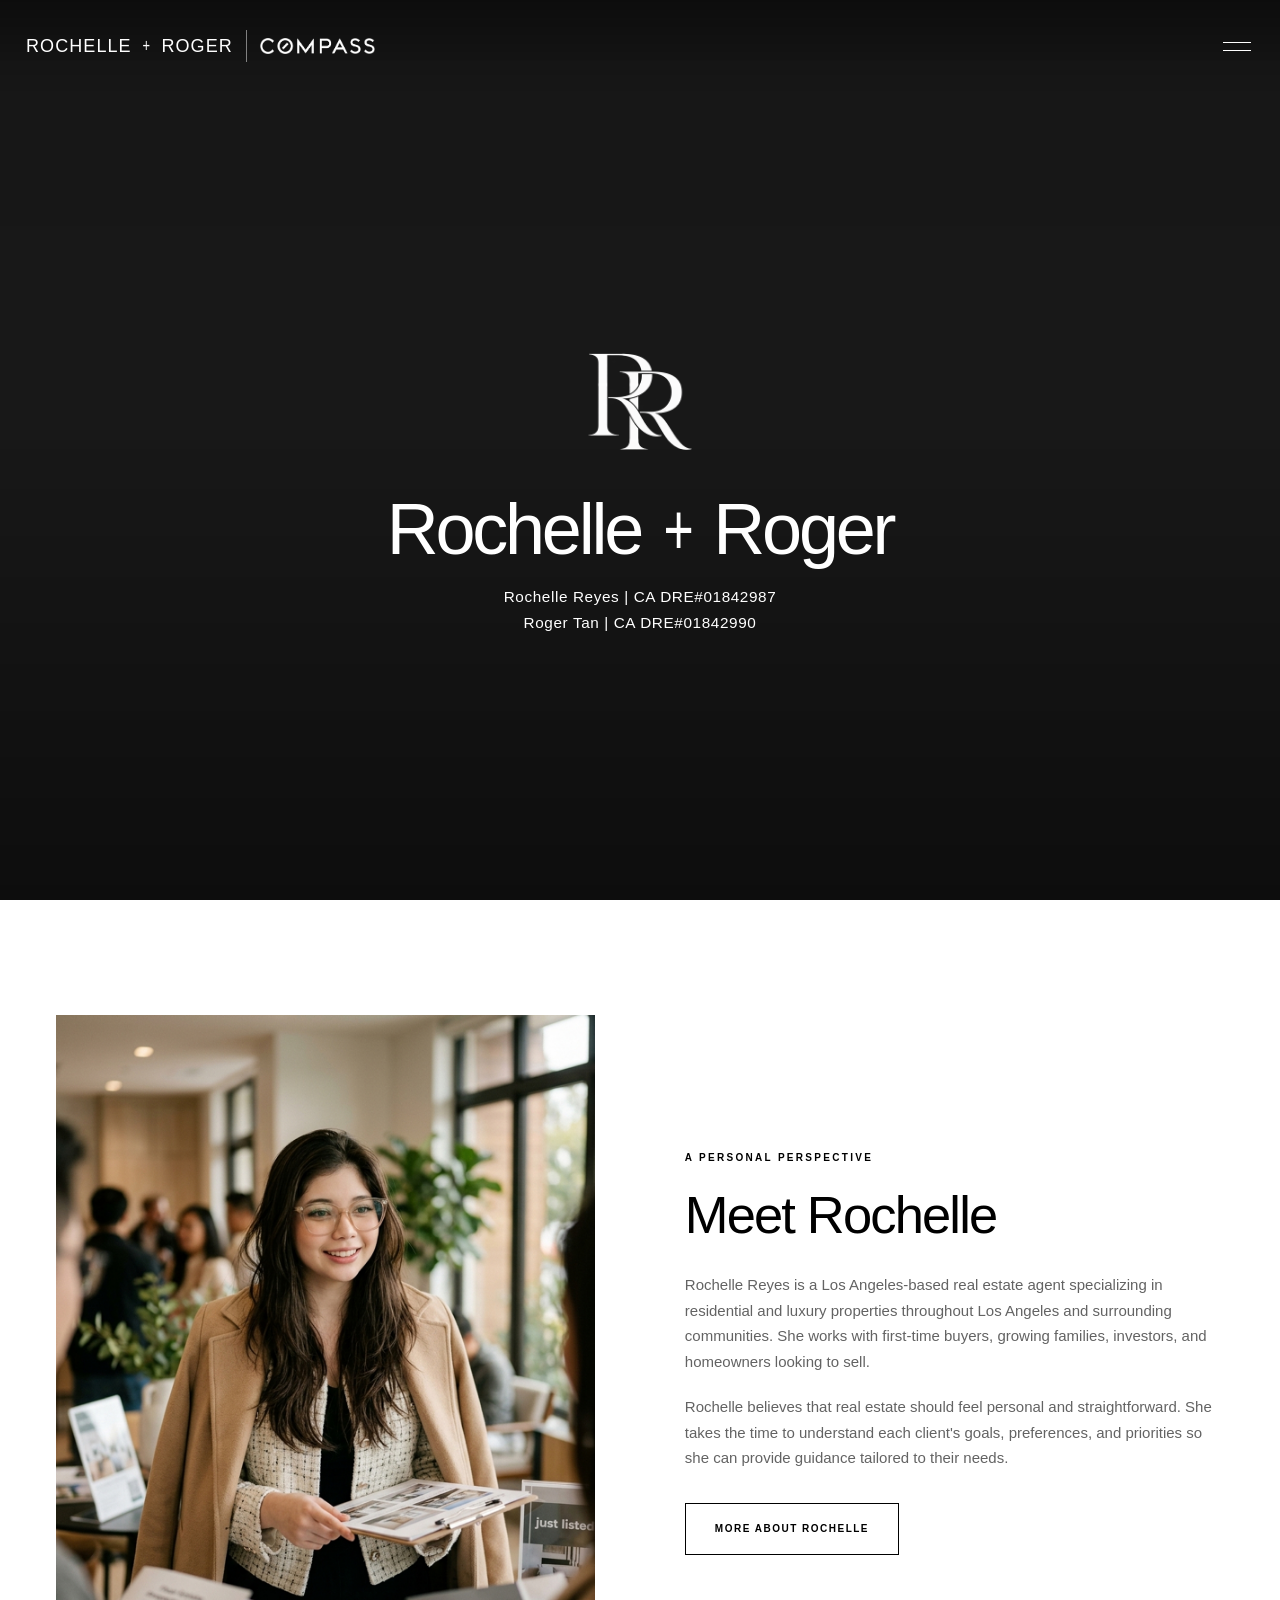
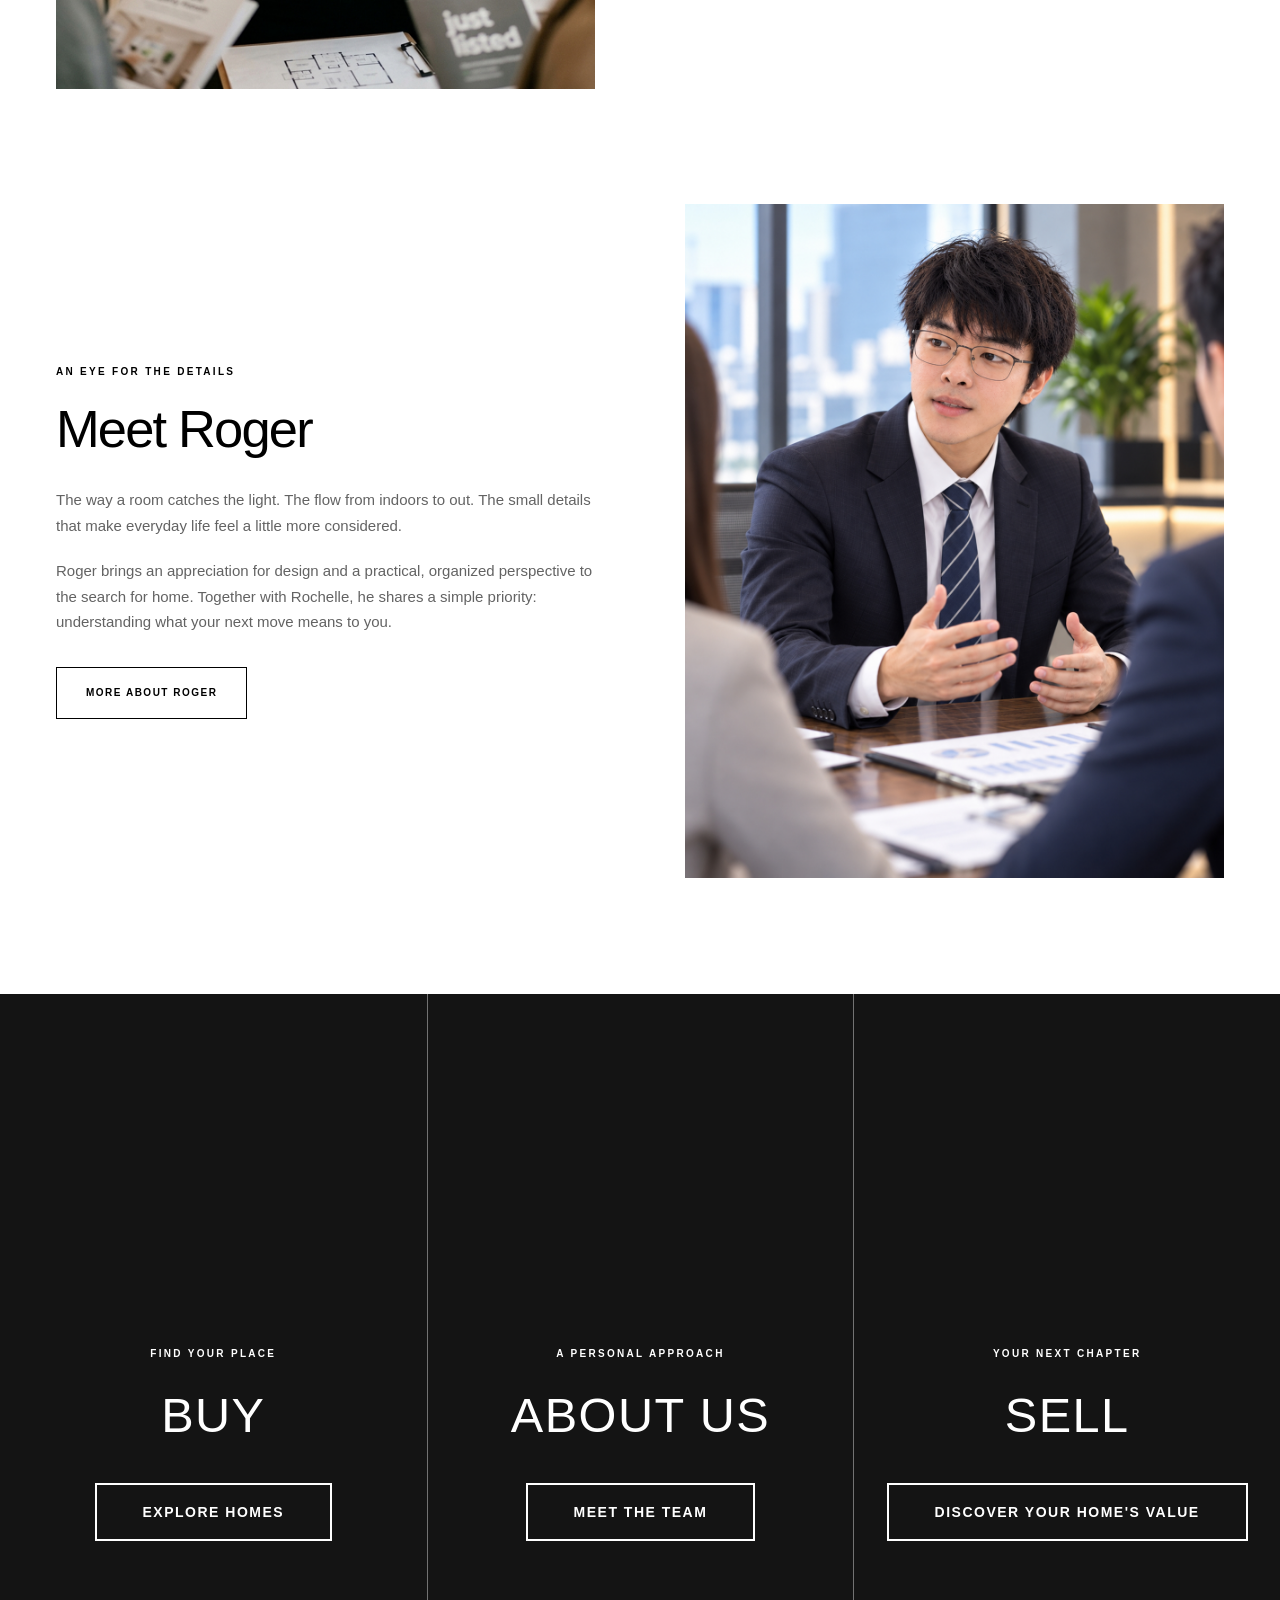
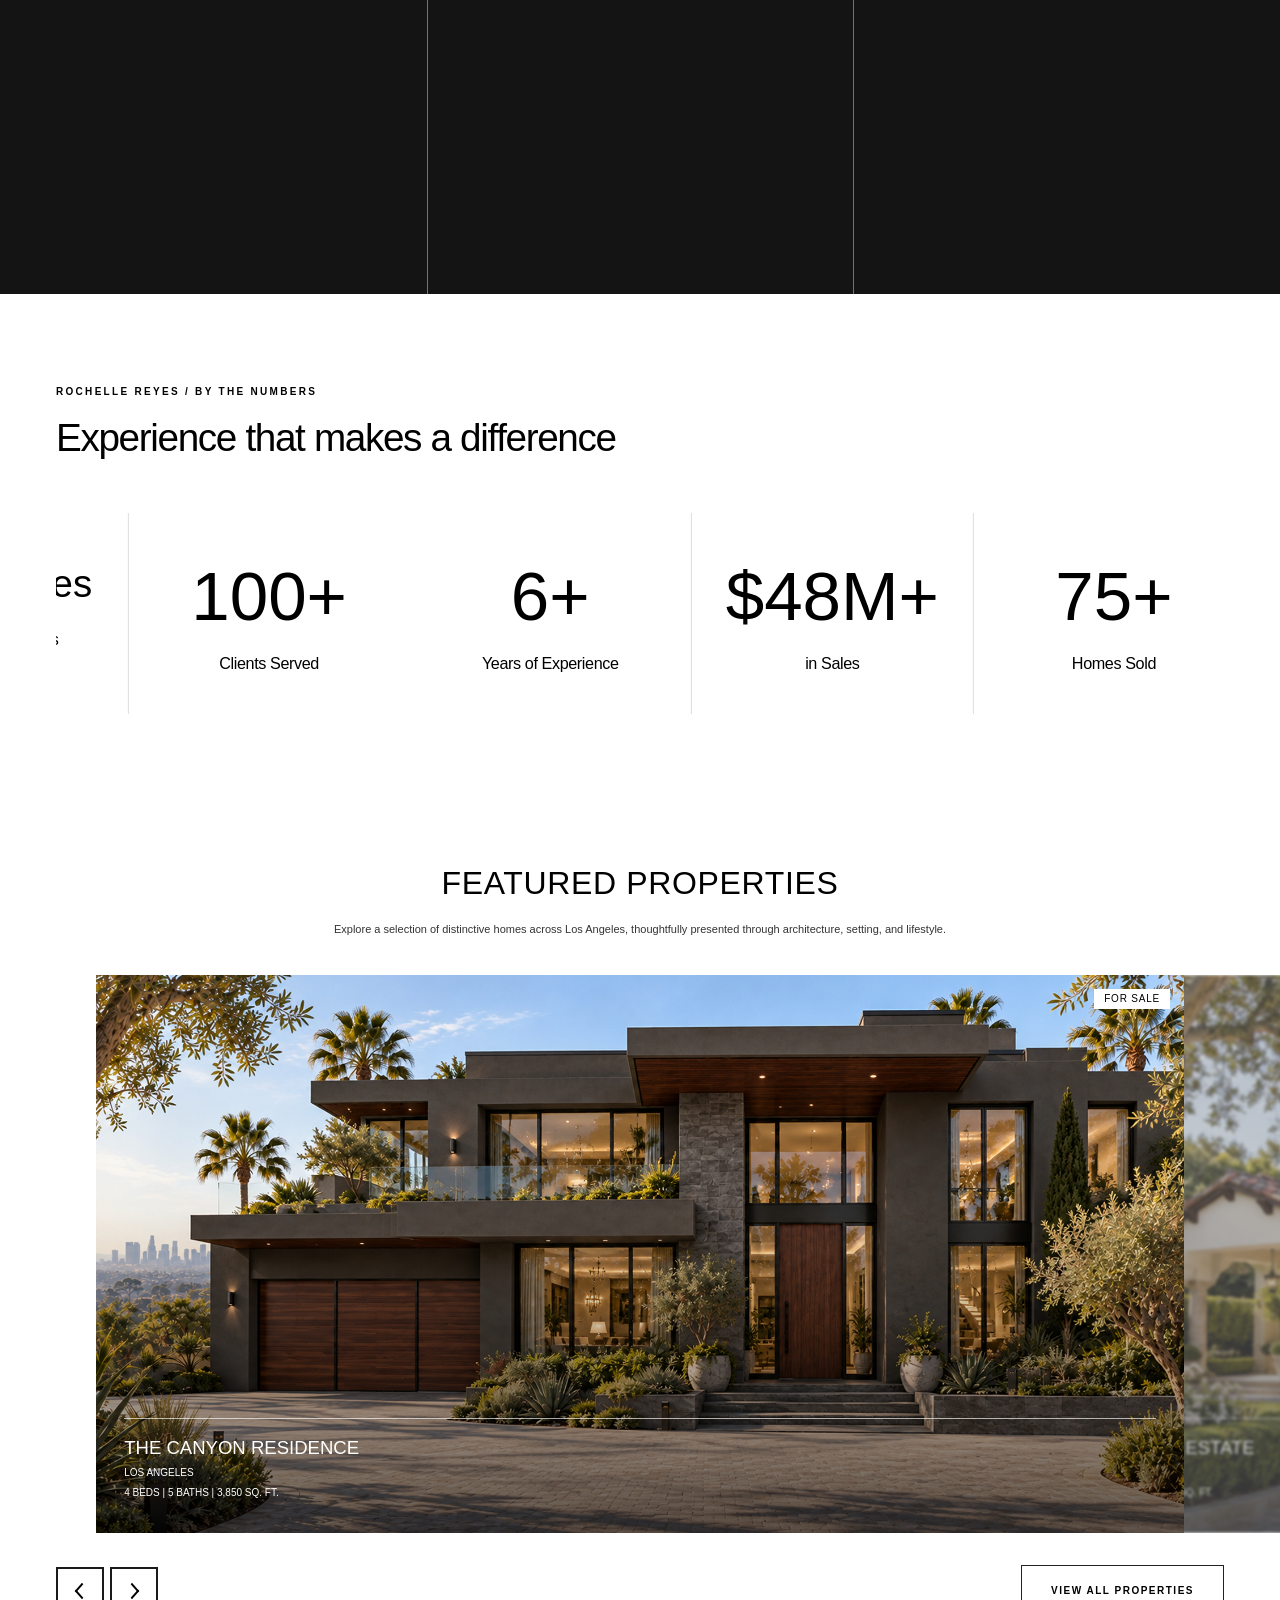
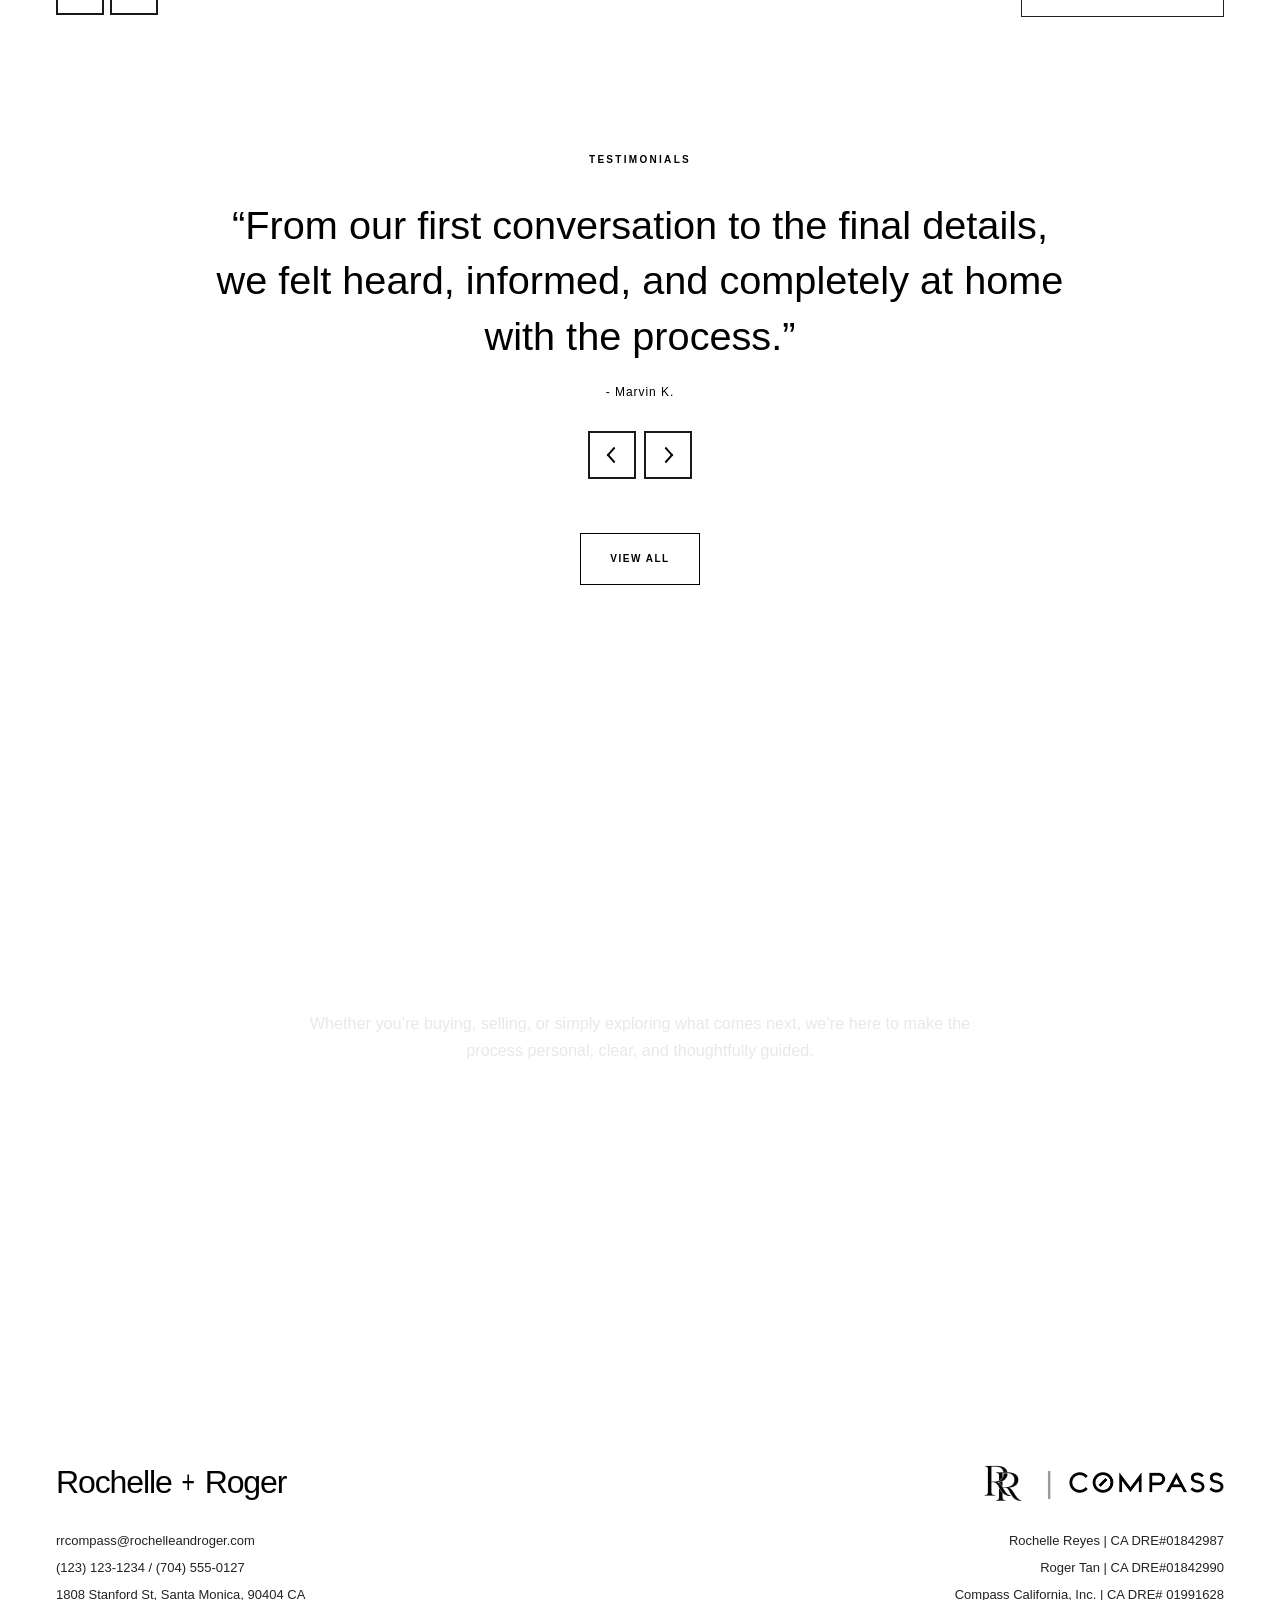
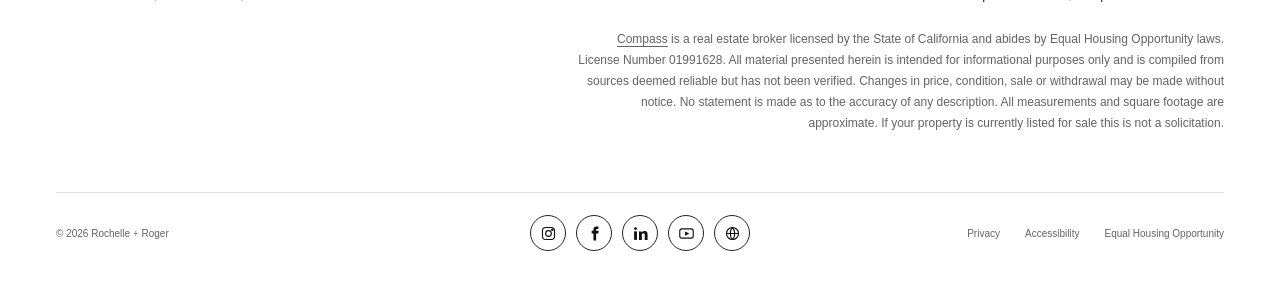
==== commit 2fdd6422: "Add files via upload" ====
--- a/index.html
+++ b/index.html
@@ -123,23 +123,23 @@
 </div>
 </section>
 <!-- HOME / GSM: Buy, About Us, Sell. This background uses parallax. -->
-<section aria-label="Buy, about us, and sell" class="custom-gsm custom-parallax" id="home-section-buy-about-sell">
+<section aria-label="Buy, about us, and sell" class="custom-gsm custom-parallax redesign" id="home-section-buy-about-sell">
 <a class="custom-gsm__card" href="#/portfolio">
 <span class="custom-eyebrow">FIND YOUR PLACE</span>
 <h2>BUY</h2>
-<span class="custom-button custom-button--light custom-gsm__link">Explore homes
+<span class="btn btn--primary-light custom-gsm__link">Explore homes
             </span>
 </a>
 <a class="custom-gsm__card" href="#/meet-the-team">
 <span class="custom-eyebrow">A PERSONAL APPROACH</span>
 <h2>ABOUT US</h2>
-<span class="custom-button custom-button--light custom-gsm__link">Meet the team
+<span class="btn btn--primary-light custom-gsm__link">Meet the team
             </span>
 </a>
 <a class="custom-gsm__card" href="#/home-valuation">
 <span class="custom-eyebrow">YOUR NEXT CHAPTER</span>
 <h2>SELL</h2>
-<span class="custom-button custom-button--light custom-gsm__link">Discover your home's value
+<span class="btn btn--primary-light custom-gsm__link">Discover your home's value
             </span>
 </a>
 </section>
--- a/page-base.css
+++ b/page-base.css
@@ -1323,30 +1323,18 @@
   border-left: 1px solid #fff6;
 }
 
-.custom-gsm__card:hover {
-  background: #0009;
-}
-
 .custom-gsm__card h2 {
   font-size: clamp(35px, 3.8vw, 60px);
   letter-spacing: .03em;
   margin: 22px 0 35px;
 }
 
-/* GSM CTA: reuse the site's standard image-background button style.
-   The whole GSM card is already the clickable link, so this remains a span. */
+/* GSM CTA: the HTML uses template.css's native .redesign .btn--primary-light style.
+   Keep only the section-specific minimum width here. */
 .custom-gsm__link {
   min-width: 170px;
 }
 
-/* Since the whole card is clickable, hovering anywhere on the card
-   should also show the CTA's normal image-background hover state. */
-.custom-gsm__card:hover .custom-gsm__link {
-  background: #ffffff;
-  border-color: #ffffff;
-  color: #000000;
-}
-
 .custom-agent-bio {
   margin-top: 18px;
 }
@@ -1363,7 +1351,7 @@
   margin-top: 25px;
 }
 
-@media (max-width: 760px) {
+@media (max-width: 768px) {
   .custom-slideshow-toggle {
     right: 22px;
     bottom: 27px;
@@ -1371,28 +1359,6 @@
 
   .custom-hero__location {
     max-width: 52%;
-  }
-
-  #home-section-buy-about-sell {
-    min-height: 360px;
-  }
-
-  .custom-gsm__card {
-    padding: 50px 9px;
-  }
-
-  .custom-gsm__card .custom-eyebrow {
-    font-size: 7px;
-    letter-spacing: .08em;
-  }
-
-  .custom-gsm__card h2 {
-    font-size: clamp(20px, 4.2vw, 32px);
-    letter-spacing: 0;
-  }
-
-  .custom-gsm__link {
-    min-width: 145px;
   }
 }
 
@@ -1727,14 +1693,6 @@
     gap: 40px;
   }
 
-  #home-section-buy-about-sell {
-    grid-template-columns: repeat(3, minmax(0, 1fr));
-  }
-
-  #home-section-buy-about-sell .custom-gsm__card {
-    padding-inline: 8px;
-  }
-
   .custom-home-contact__layout {
     grid-template-columns: 1fr;
     gap: 45px;
@@ -2264,3 +2222,64 @@
     order: 2;
   }
 }
+
+/* ==========================================================
+   MOBILE HOMEPAGE STABILITY + NATIVE GSM FALLBACK
+   ==========================================================
+   Keep this at the end of page-base.css so it wins over the
+   desktop/full-screen rules declared earlier in the file.
+
+   - Hero uses stable svh on mobile to prevent viewport-bar jumps.
+   - GSM stacks into three touch-friendly rows.
+   - GSM CTA uses template.css's native .redesign .btn--primary-light.
+   - Fixed background parallax is disabled on mobile to avoid repaints.
+   ========================================================== */
+
+@media (max-width: 768px) {
+  #home-section-opening {
+    height: 100svh;
+    min-height: 100svh;
+    max-height: 100svh;
+  }
+
+  #home-section-buy-about-sell {
+    grid-template-columns: 1fr;
+    grid-template-rows: repeat(3, minmax(220px, 1fr));
+    height: auto;
+    min-height: 100svh;
+    max-height: none;
+    background-attachment: scroll;
+  }
+
+  #home-section-buy-about-sell .custom-gsm__card {
+    min-height: 220px;
+    padding: 42px 24px;
+  }
+
+  #home-section-buy-about-sell .custom-gsm__card + .custom-gsm__card {
+    border-left: 0;
+    border-top: 1px solid #fff6;
+  }
+
+  #home-section-buy-about-sell .custom-gsm__card .custom-eyebrow {
+    font-size: 9px;
+    letter-spacing: .1em;
+  }
+
+  #home-section-buy-about-sell .custom-gsm__card h2 {
+    margin: 16px 0 24px;
+    font-size: clamp(30px, 10vw, 46px);
+    letter-spacing: .02em;
+  }
+
+  #home-section-buy-about-sell .custom-gsm__link {
+    min-width: 0;
+  }
+
+  #home-section-buy-about-sell,
+  #home-section-featured-properties,
+  #home-section-contact-us {
+    background-attachment: scroll;
+  }
+}
+
--- a/page-advanced.css
+++ b/page-advanced.css
@@ -216,30 +216,47 @@
 }
 
 /* ==========================================================
-   GSM CARDS — HOVER LIFT
-   ==========================================================
-   Move the text + CTA together when hovering the card. Keep it
-   springy, but subtle enough for the luxury look.
-   ========================================================== */
-
-.custom-gsm__card > * {
-  transition:
-    transform 0.45s cubic-bezier(0.34, 1.56, 0.64, 1),
-    opacity 0.3s ease;
-}
-
-/* Keep the shared button color transition while the card content lifts. */
-.custom-gsm__card .custom-gsm__link {
-  transition:
-    transform 0.45s cubic-bezier(0.34, 1.56, 0.64, 1),
-    background-color .25s ease,
-    color .25s ease,
-    border-color .25s ease;
-}
-
-/* Move the eyebrow, heading, and CTA together so the card feels unified. */
-.custom-gsm__card:hover > * {
-  transform: translateY(-12px);
+   GSM CARDS — DESKTOP-ONLY CUSTOM HOVER
+   ==========================================================
+   Mobile/touch uses the template.css native .redesign button style
+   without custom motion. Only fine-pointer desktop screens get the
+   extra card darkening + content lift below.
+   ========================================================== */
+
+@media (min-width: 769px) and (hover: hover) and (pointer: fine) {
+  .custom-gsm__card {
+    transition: background-color .3s ease;
+  }
+
+  .custom-gsm__card > * {
+    transition:
+      transform .45s cubic-bezier(.34, 1.56, .64, 1),
+      opacity .3s ease;
+  }
+
+  .custom-gsm__card .custom-gsm__link {
+    transition:
+      transform .45s cubic-bezier(.34, 1.56, .64, 1),
+      background-color .25s ease,
+      color .25s ease,
+      border-color .25s ease;
+  }
+
+  .custom-gsm__card:hover {
+    background: #0009;
+  }
+
+  .custom-gsm__card:hover > * {
+    transform: translateY(-12px);
+  }
+
+  /* The entire card is clickable, so hovering anywhere should also
+     trigger the template-native light button's inverted state. */
+  .custom-gsm__card:hover .custom-gsm__link {
+    background-color: #ffffff;
+    border-color: #ffffff;
+    color: #000000;
+  }
 }
 
 /* ==========================================================
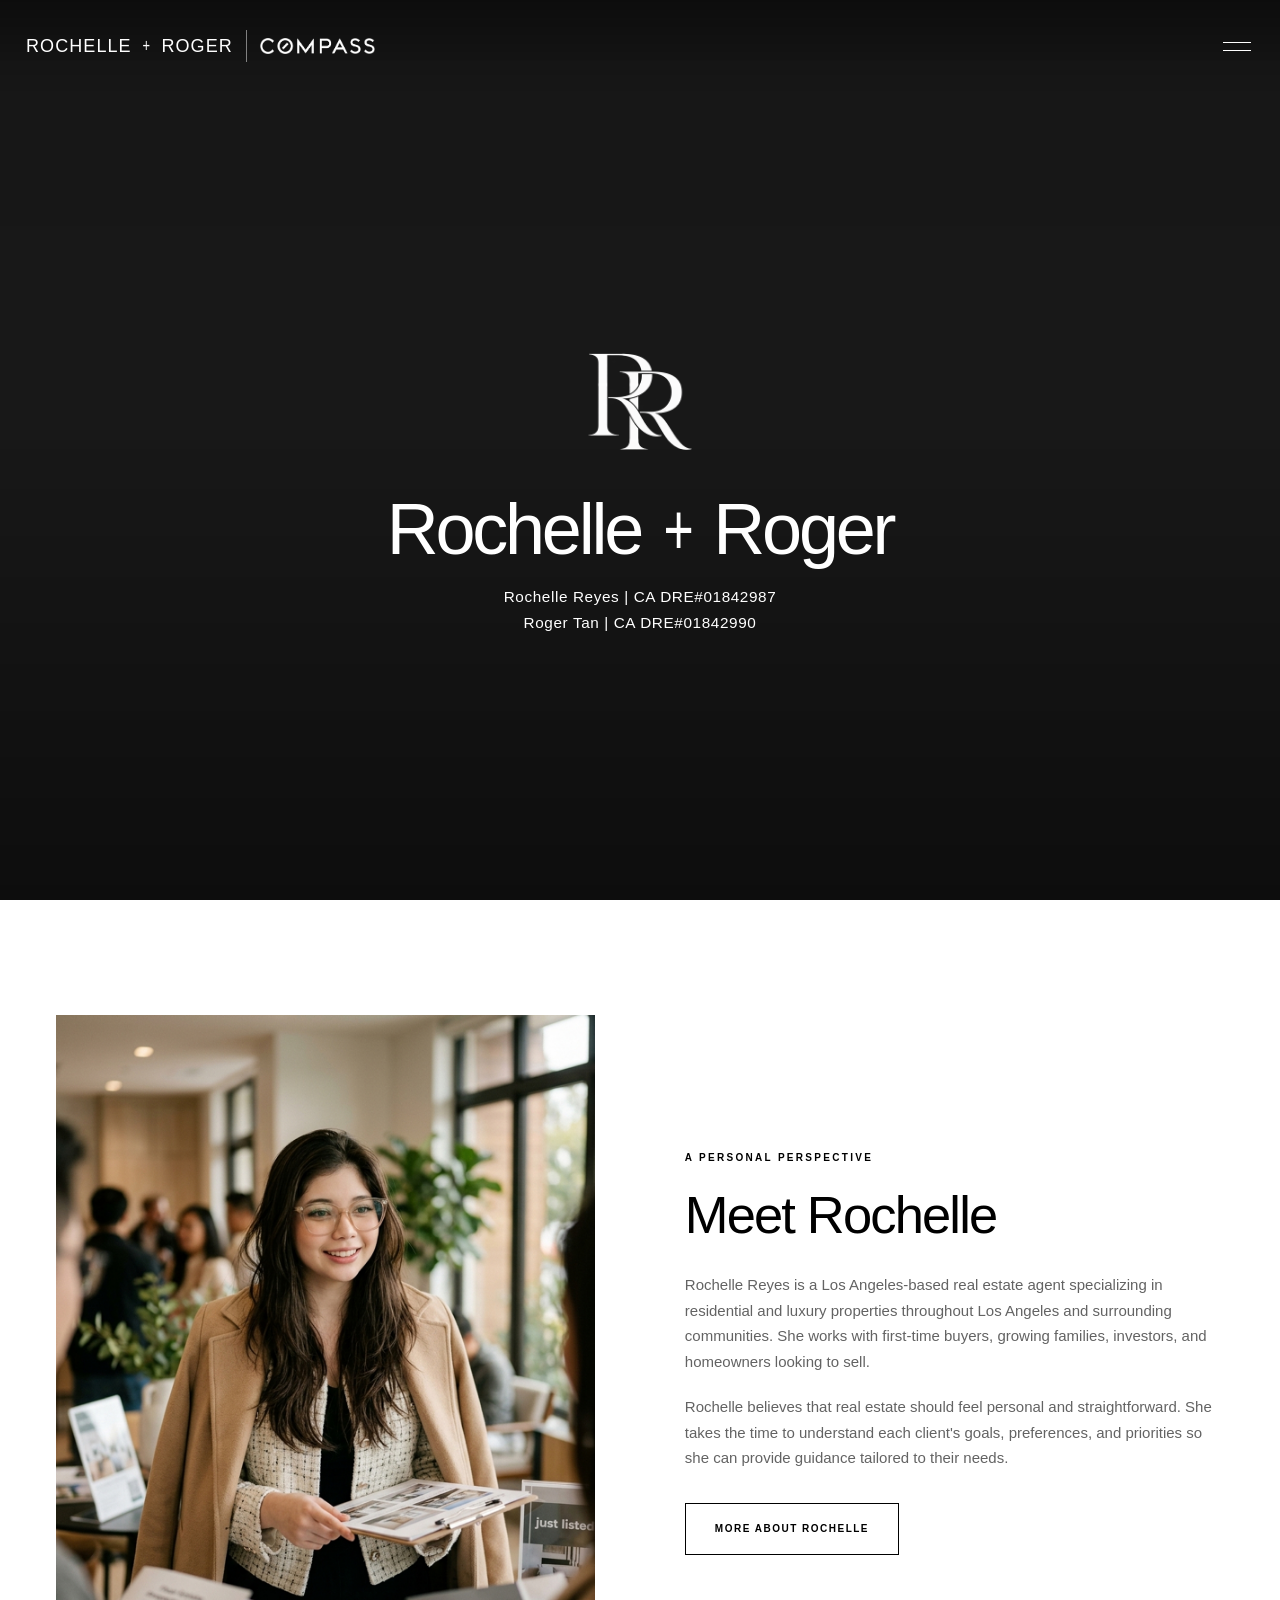
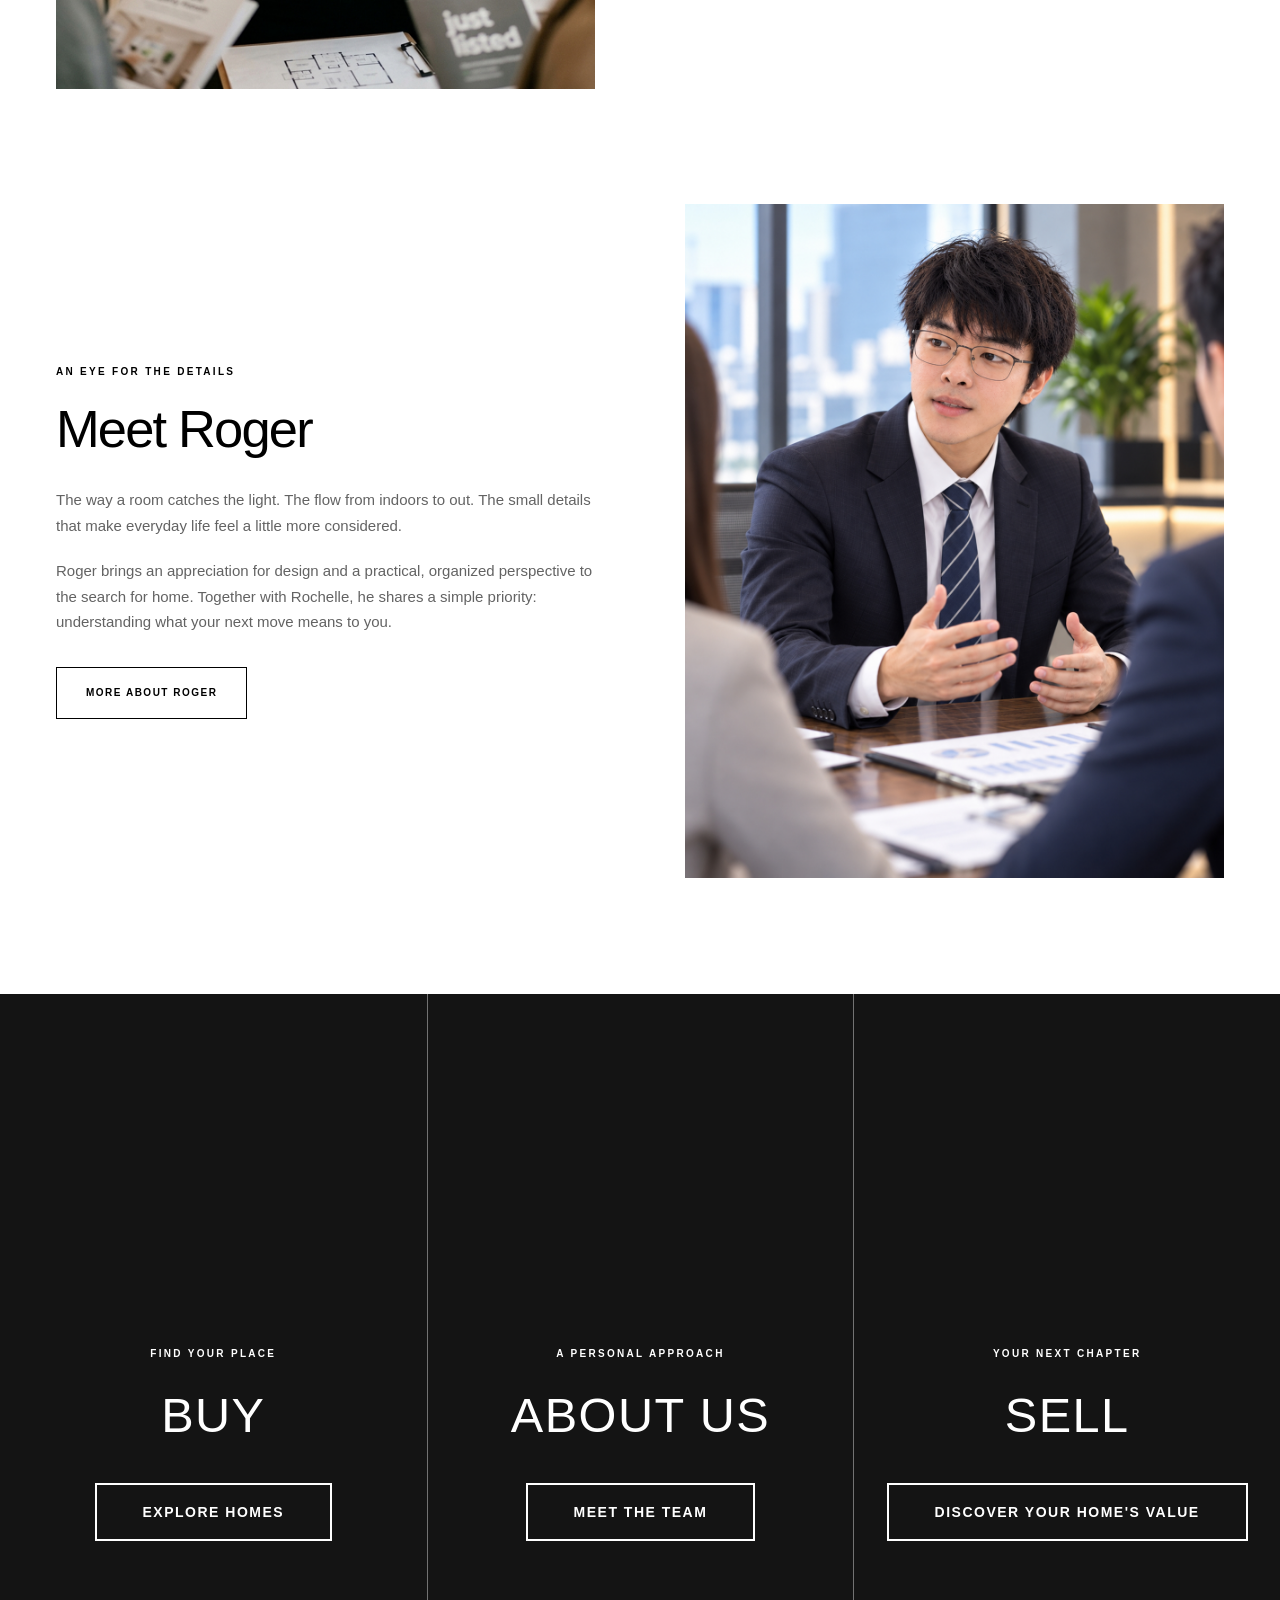
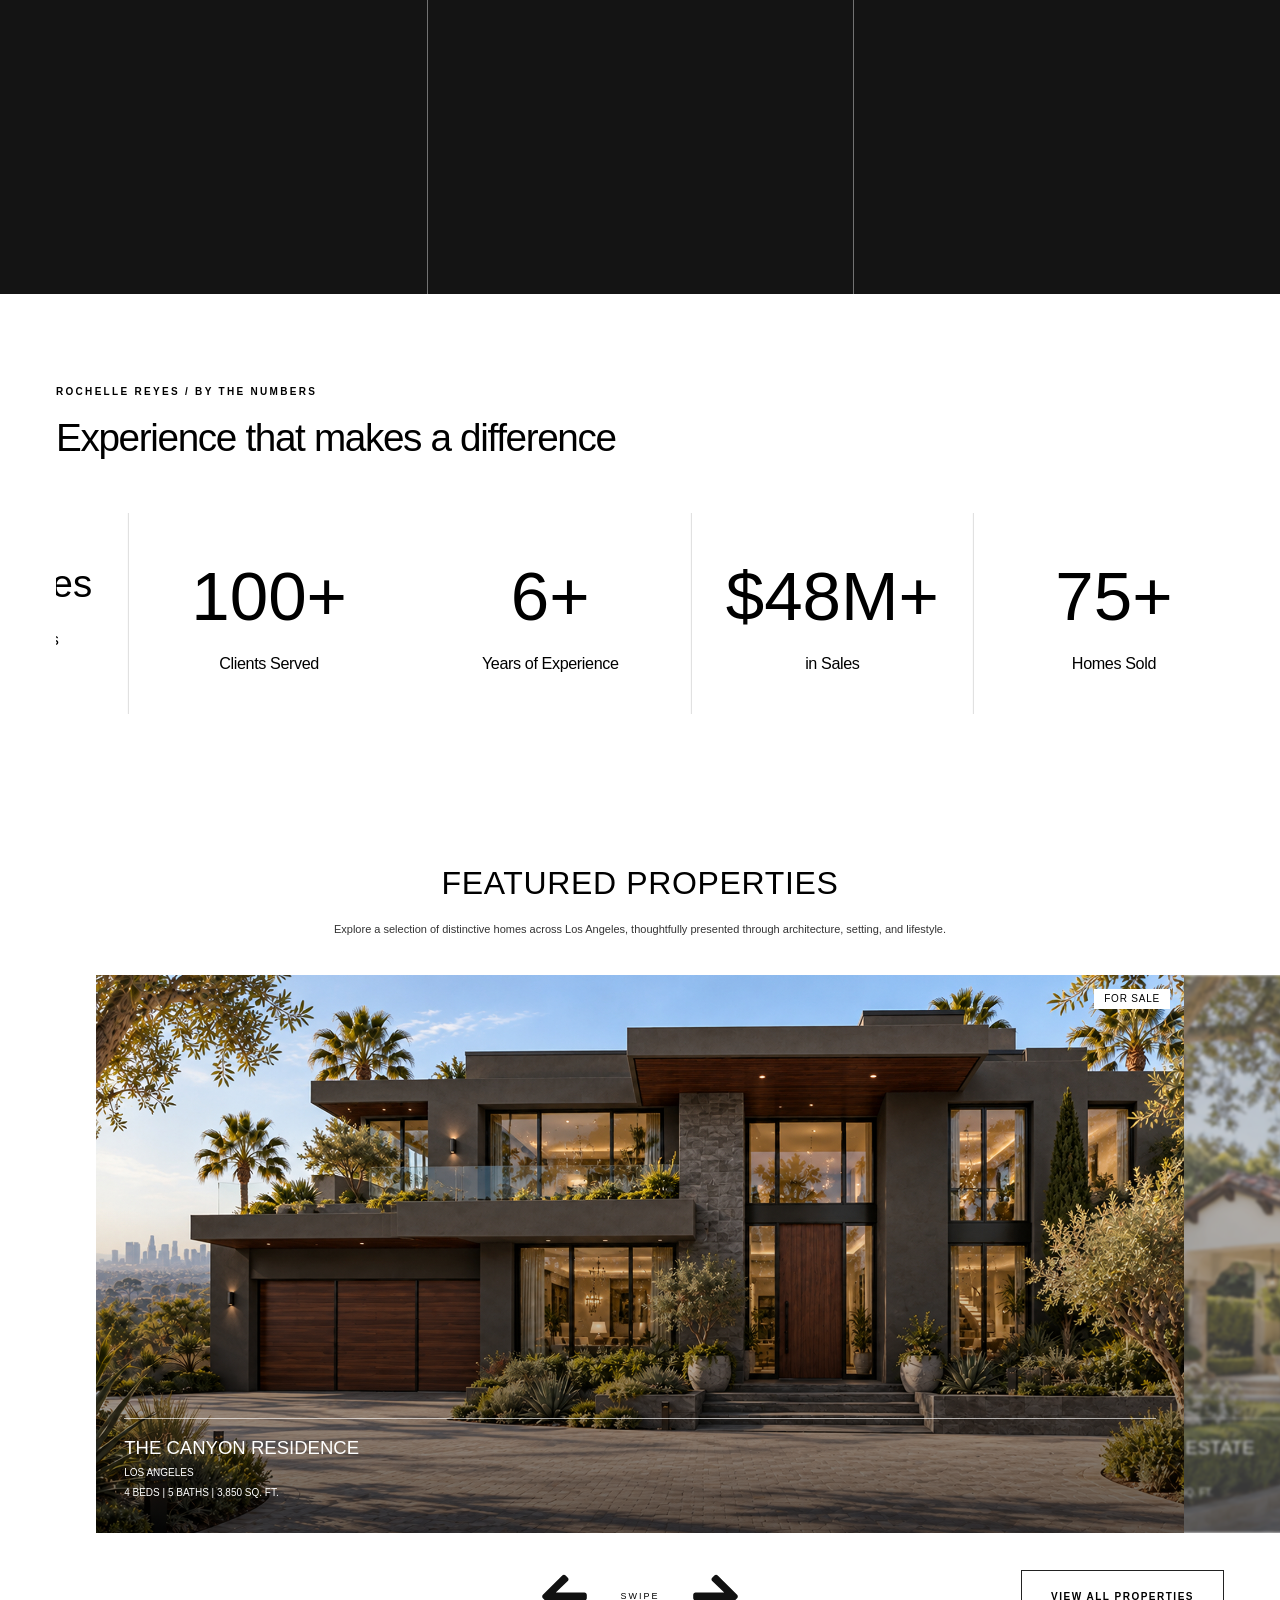
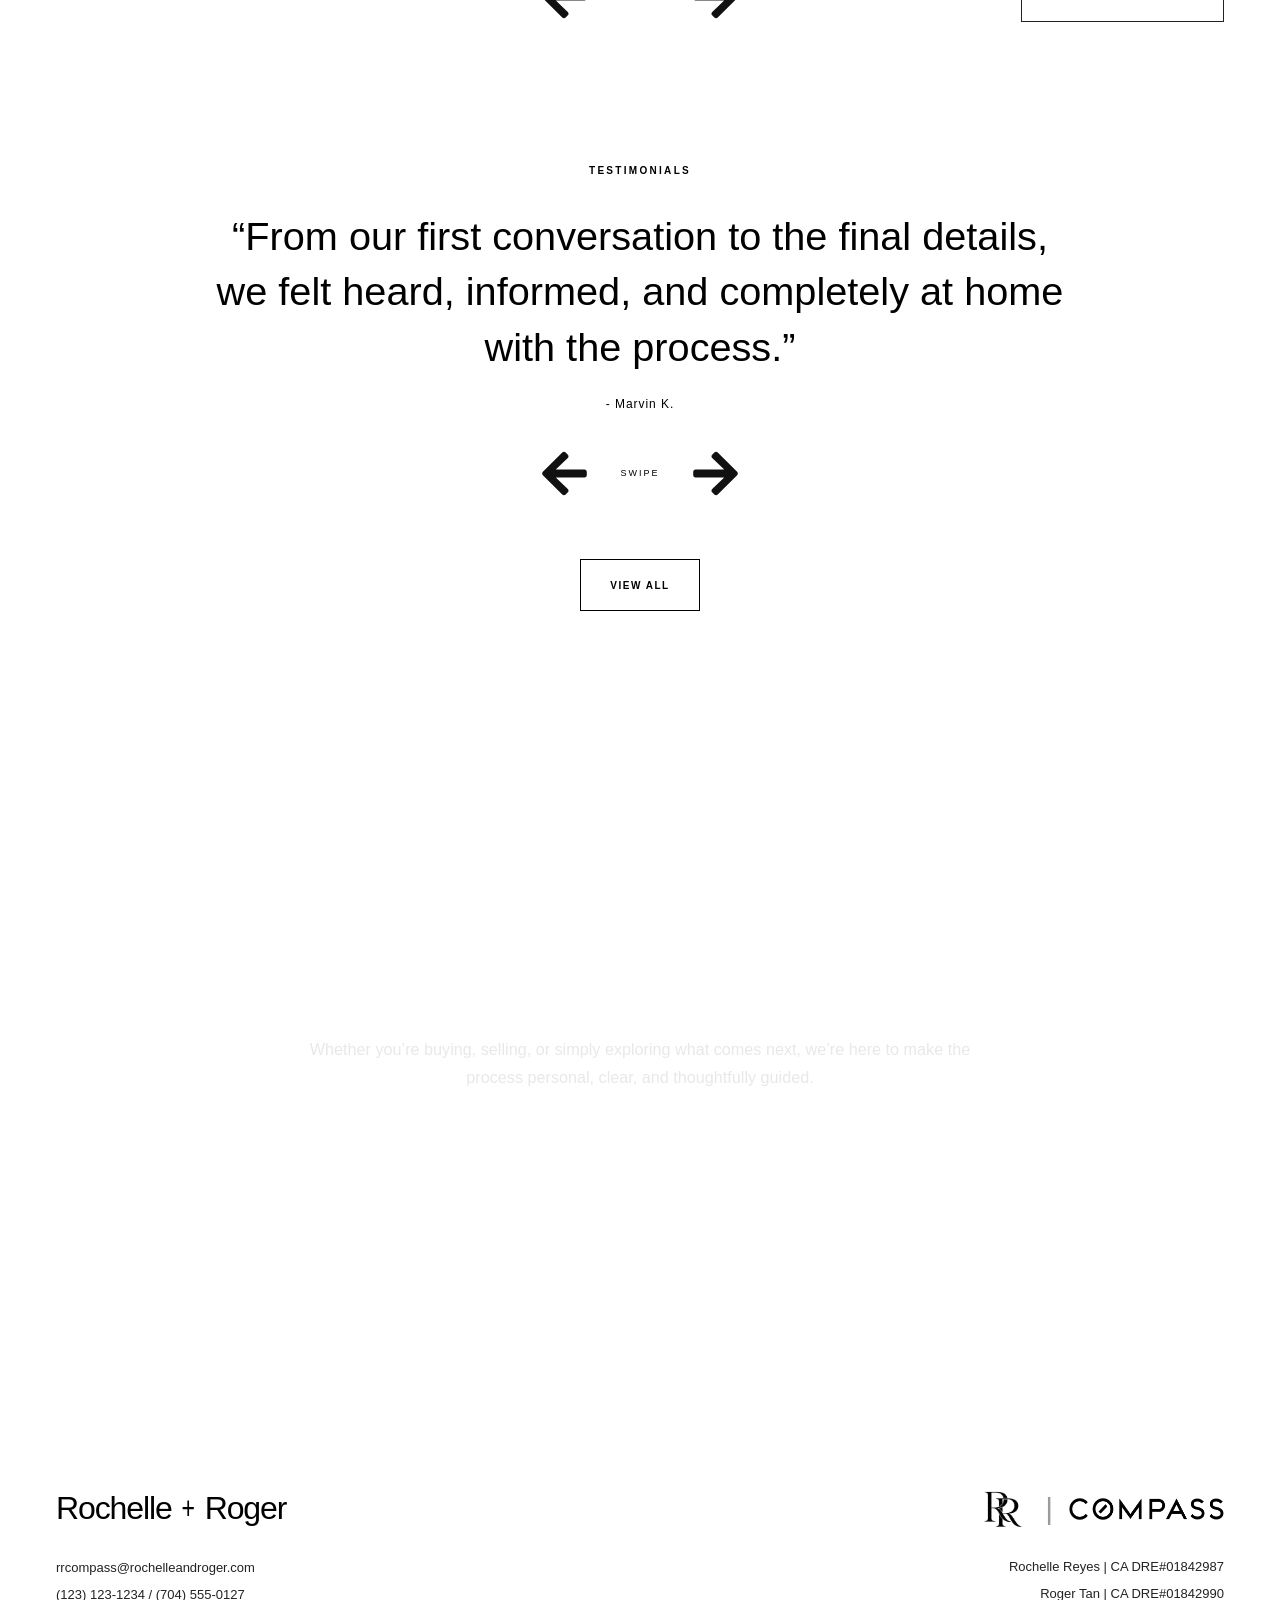
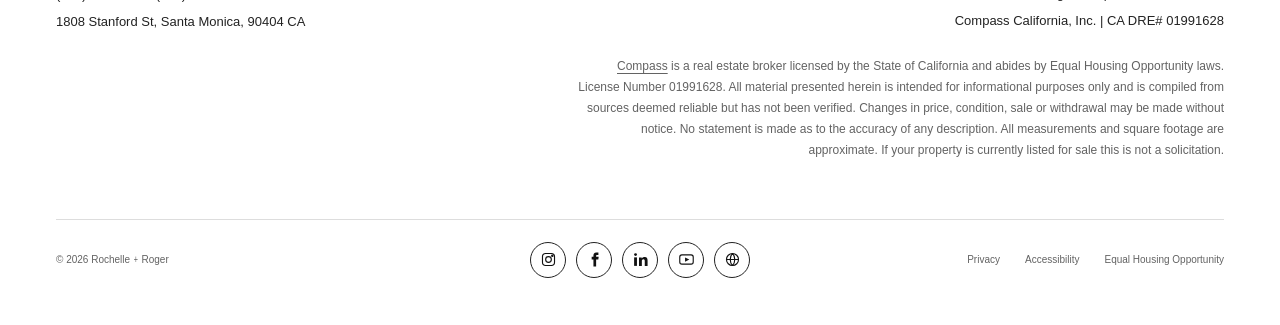
==== commit fc90e85f: "Add files via upload" ====
--- a/index.html
+++ b/index.html
@@ -308,9 +308,14 @@
 </div>
 </div>
 <div class="custom-featured-properties__footer custom-container">
-<div aria-label="Property gallery controls" class="custom-featured-properties__controls">
-<button aria-label="Previous property" class="lp-arrow lp-arrow--dark lp-arrow--prev" data-property-carousel-prev="" type="button"></button>
-<button aria-label="Next property" class="lp-arrow lp-arrow--dark lp-arrow--next" data-property-carousel-next="" type="button"></button>
+<div aria-label="Property gallery controls" class="custom-featured-properties__controls custom-swipe-nav">
+<button aria-label="Previous property" class="custom-swipe-nav__button" data-property-carousel-prev="" type="button">
+<span aria-hidden="true" class="lp-i lp-i--arrow-left"></span>
+</button>
+<span aria-hidden="true" class="custom-swipe-nav__label">SWIPE</span>
+<button aria-label="Next property" class="custom-swipe-nav__button" data-property-carousel-next="" type="button">
+<span aria-hidden="true" class="lp-i lp-i--arrow-right"></span>
+</button>
 </div>
 <a class="custom-button custom-button--outline" href="#/portfolio">VIEW ALL PROPERTIES</a>
 </div>
@@ -356,9 +361,14 @@
 </article>
 </div>
 </div>
-<div aria-label="Testimonial controls" class="custom-testimonial__controls">
-<button aria-label="Previous testimonial" class="lp-arrow lp-arrow--dark lp-arrow--prev" data-testimonial-prev="" type="button"></button>
-<button aria-label="Next testimonial" class="lp-arrow lp-arrow--dark lp-arrow--next" data-testimonial-next="" type="button"></button>
+<div aria-label="Testimonial controls" class="custom-testimonial__controls custom-swipe-nav">
+<button aria-label="Previous testimonial" class="custom-swipe-nav__button" data-testimonial-prev="" type="button">
+<span aria-hidden="true" class="lp-i lp-i--arrow-left"></span>
+</button>
+<span aria-hidden="true" class="custom-swipe-nav__label">SWIPE</span>
+<button aria-label="Next testimonial" class="custom-swipe-nav__button" data-testimonial-next="" type="button">
+<span aria-hidden="true" class="lp-i lp-i--arrow-right"></span>
+</button>
 </div>
 <a class="custom-button custom-button--outline" href="#/testimonials">VIEW ALL</a>
 </div>
@@ -1041,7 +1051,7 @@
 <div>
 <span>06</span>Cosmetic updates</div>
 </div>
-<p class="custom-note custom-concierge-terms">Availability, eligibility, covered work, fees, and repayment requirements depend on program terms. Fees or interest may apply. No sale price or timing is guaranteed. Review the <a href="https://www.compass.com/concierge/" rel="noopener" style="text-decoration:underline" target="_blank">official Compass Concierge information</a> for current details.</p>
+<p class="custom-note custom-concierge-terms">Availability, eligibility, covered work, fees, and repayment requirements depend on program terms. Fees or interest may apply. No sale price or timing is guaranteed. Review the <a href="https://www.compass.com/concierge/" rel="noopener noreferrer" style="text-decoration:underline" target="_blank">official Compass Concierge information</a> for current details.</p>
 </div>
 </section>
 <section class="custom-section" id="compass-concierge-section-faq">
@@ -1076,6 +1086,19 @@
 <p>A new address begins with a conversation. Tell us where you want to go next.</p>
 <a class="custom-button custom-button--light" data-open-contact-modal="" href="#contact-modal">Work With Us
             </a>
+</div>
+</section>
+</div>
+
+<!-- 404 PAGE: shown for unknown internal hash routes. -->
+<div class="custom-page" data-page="404" hidden>
+<section class="custom-hero custom-404-hero" id="404-section-opening">
+<img alt="A contemporary Los Angeles property" class="custom-hero__image" decoding="async" src="images/losangeles-1.jpg"/>
+<div class="custom-hero__content">
+<p class="custom-eyebrow">404</p>
+<h1>PAGE NOT FOUND</h1>
+<p class="custom-hero__subtitle">The page you’re looking for isn’t here</p>
+<a class="custom-button custom-button--light" href="#/">BACK TO HOME</a>
 </div>
 </section>
 </div>
--- a/page-base.css
+++ b/page-base.css
@@ -406,10 +406,47 @@
   letter-spacing: .08em;
 }
 
+/* ==========================================================
+   NATIVE PRODUCER SWIPE NAV
+   ==========================================================
+   The arrow artwork comes from template.css via the native
+   .lp-i--arrow-left / .lp-i--arrow-right icon classes.
+   These rules only arrange the arrows and SWIPE label.
+   ========================================================== */
+
+.custom-swipe-nav {
+  display: flex;
+  align-items: center;
+  justify-content: center;
+  gap: clamp(16px, 2.4vw, 34px);
+}
+
+.custom-swipe-nav__button {
+  appearance: none;
+  display: inline-flex;
+  align-items: center;
+  justify-content: center;
+  padding: 6px 0;
+  border: 0;
+  background: transparent;
+  color: #111111;
+  font-size: clamp(34px, 4vw, 54px);
+  line-height: 1;
+}
+
+.custom-swipe-nav__button .lp-i {
+  display: block;
+  line-height: 1;
+}
+
+.custom-swipe-nav__label {
+  font-size: 9px;
+  font-weight: 500;
+  letter-spacing: .22em;
+  line-height: 1;
+}
+
 .custom-testimonial__controls {
-  display: flex;
-  justify-content: center;
-  gap: 8px;
   margin: 28px 0 26px;
 }
 
@@ -2125,20 +2162,21 @@
 }
 
 .custom-featured-properties__footer {
-  display: flex;
-  justify-content: space-between;
+  display: grid;
+  grid-template-columns: minmax(0, 1fr) auto minmax(0, 1fr);
   align-items: center;
   gap: 24px;
   padding-top: clamp(28px, 3.5vh, 44px);
 }
 
+/* Keep the swipe control mathematically centered even with VIEW ALL on the right. */
 .custom-featured-properties__controls {
-  display: flex;
-  gap: 6px;
-}
-
+  grid-column: 2;
+}
 
 .custom-featured-properties__footer .custom-button {
+  grid-column: 3;
+  justify-self: end;
   min-width: 190px;
   border-color: #222;
   color: #000;
@@ -2198,7 +2236,7 @@
   }
 
   .custom-featured-properties__footer {
-    align-items: stretch;
+    align-items: center;
   }
 
   .custom-featured-properties__footer .custom-button {
@@ -2214,12 +2252,21 @@
 
 @media (max-width: 480px) {
   .custom-featured-properties__footer {
-    flex-wrap: wrap;
+    grid-template-columns: 1fr;
+  }
+
+  .custom-featured-properties__controls,
+  .custom-featured-properties__footer .custom-button {
+    grid-column: 1;
+  }
+
+  .custom-featured-properties__controls {
+    justify-self: center;
   }
 
   .custom-featured-properties__footer .custom-button {
     width: 100%;
-    order: 2;
+    justify-self: stretch;
   }
 }
 
@@ -2283,3 +2330,14 @@
   }
 }
 
+
+
+/* 404 uses the normal hero system with a property image. */
+.custom-404-hero .custom-hero__content {
+  max-width: 900px;
+}
+
+.custom-404-hero .custom-hero__subtitle {
+  max-width: 620px;
+  margin-inline: auto;
+}
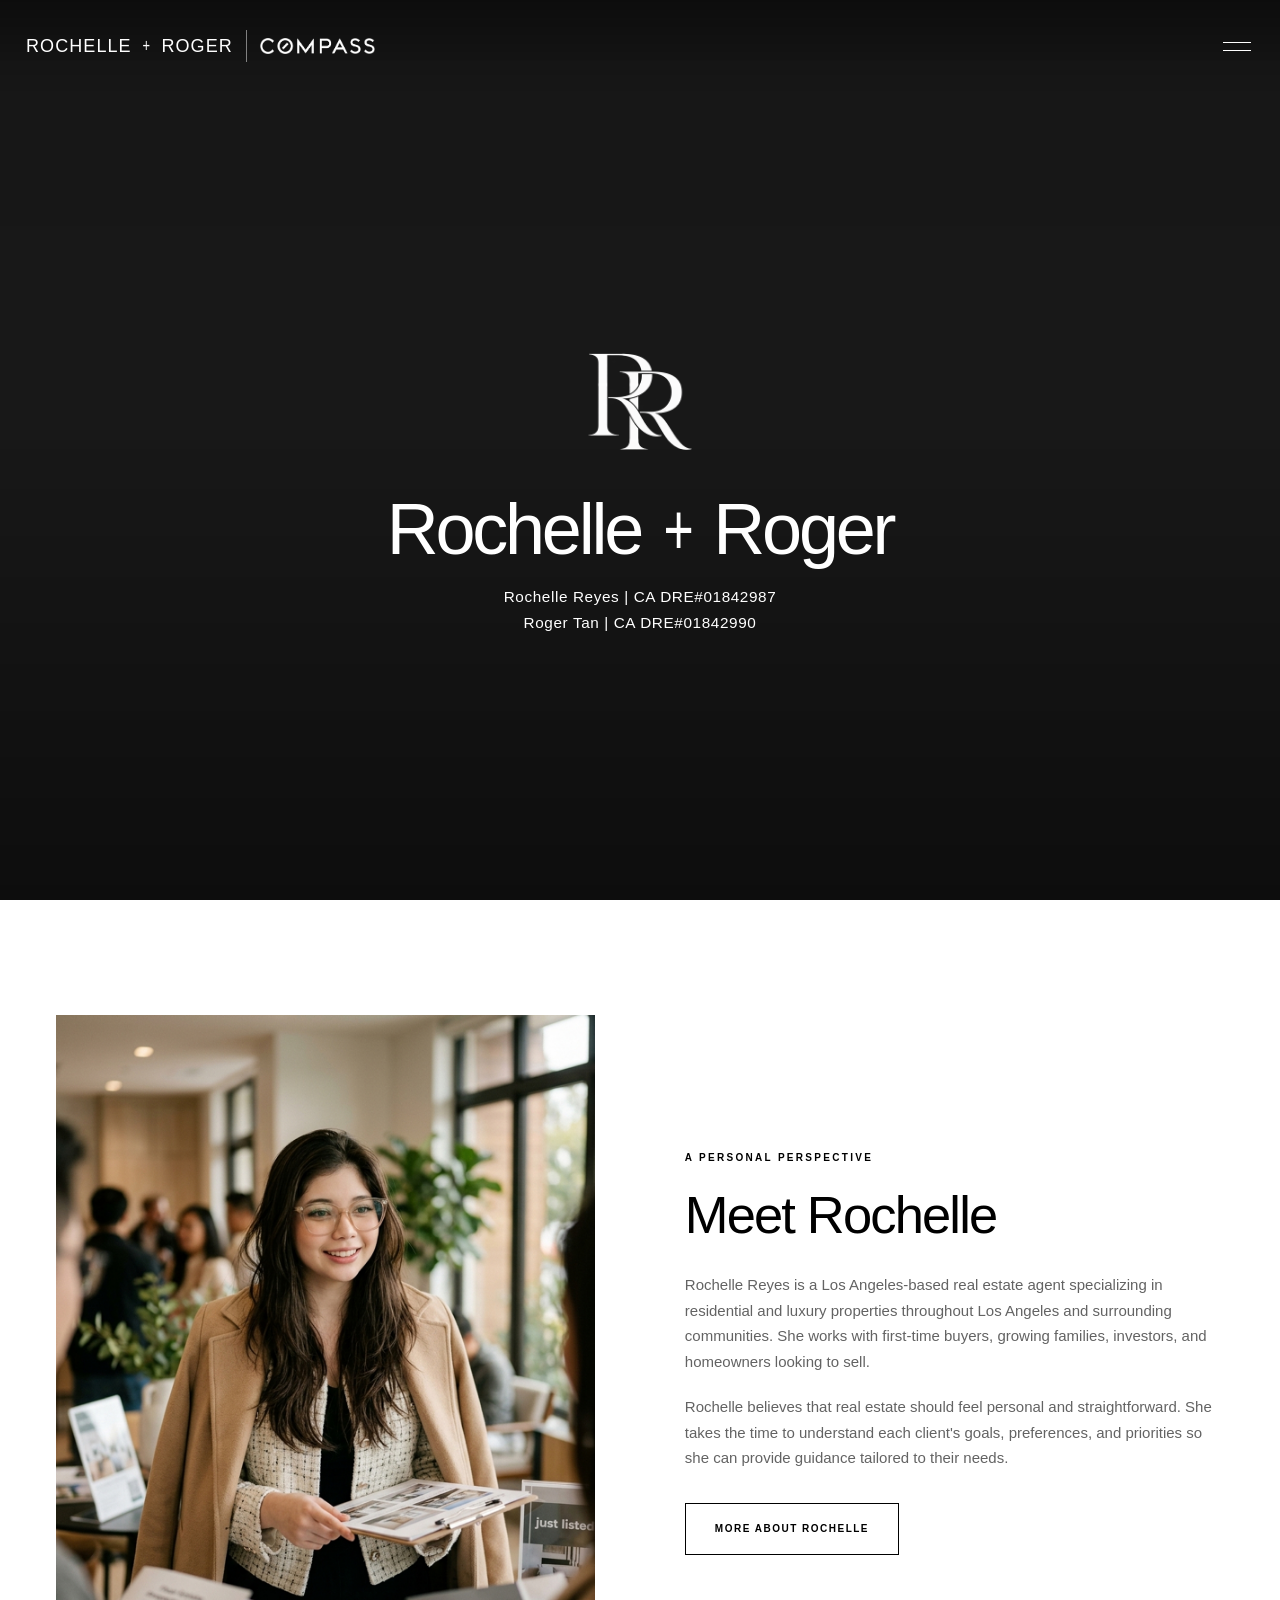
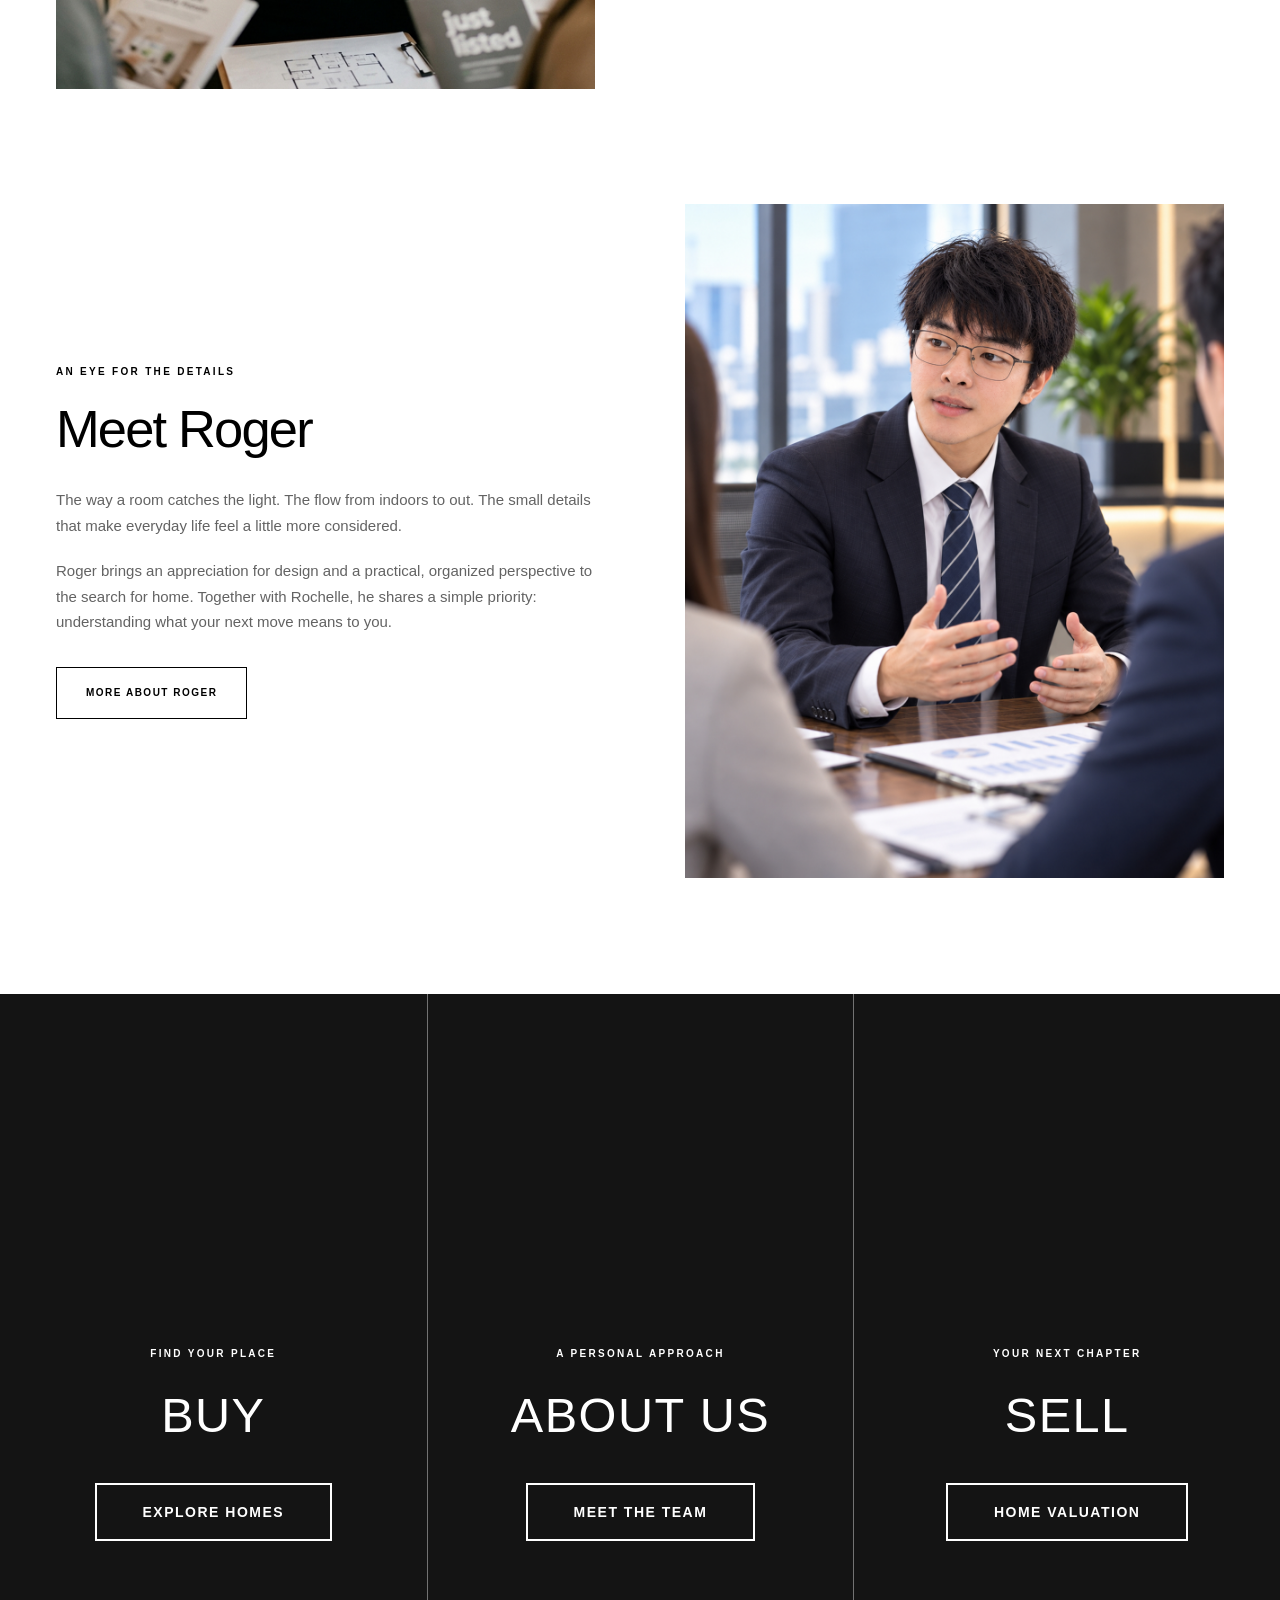
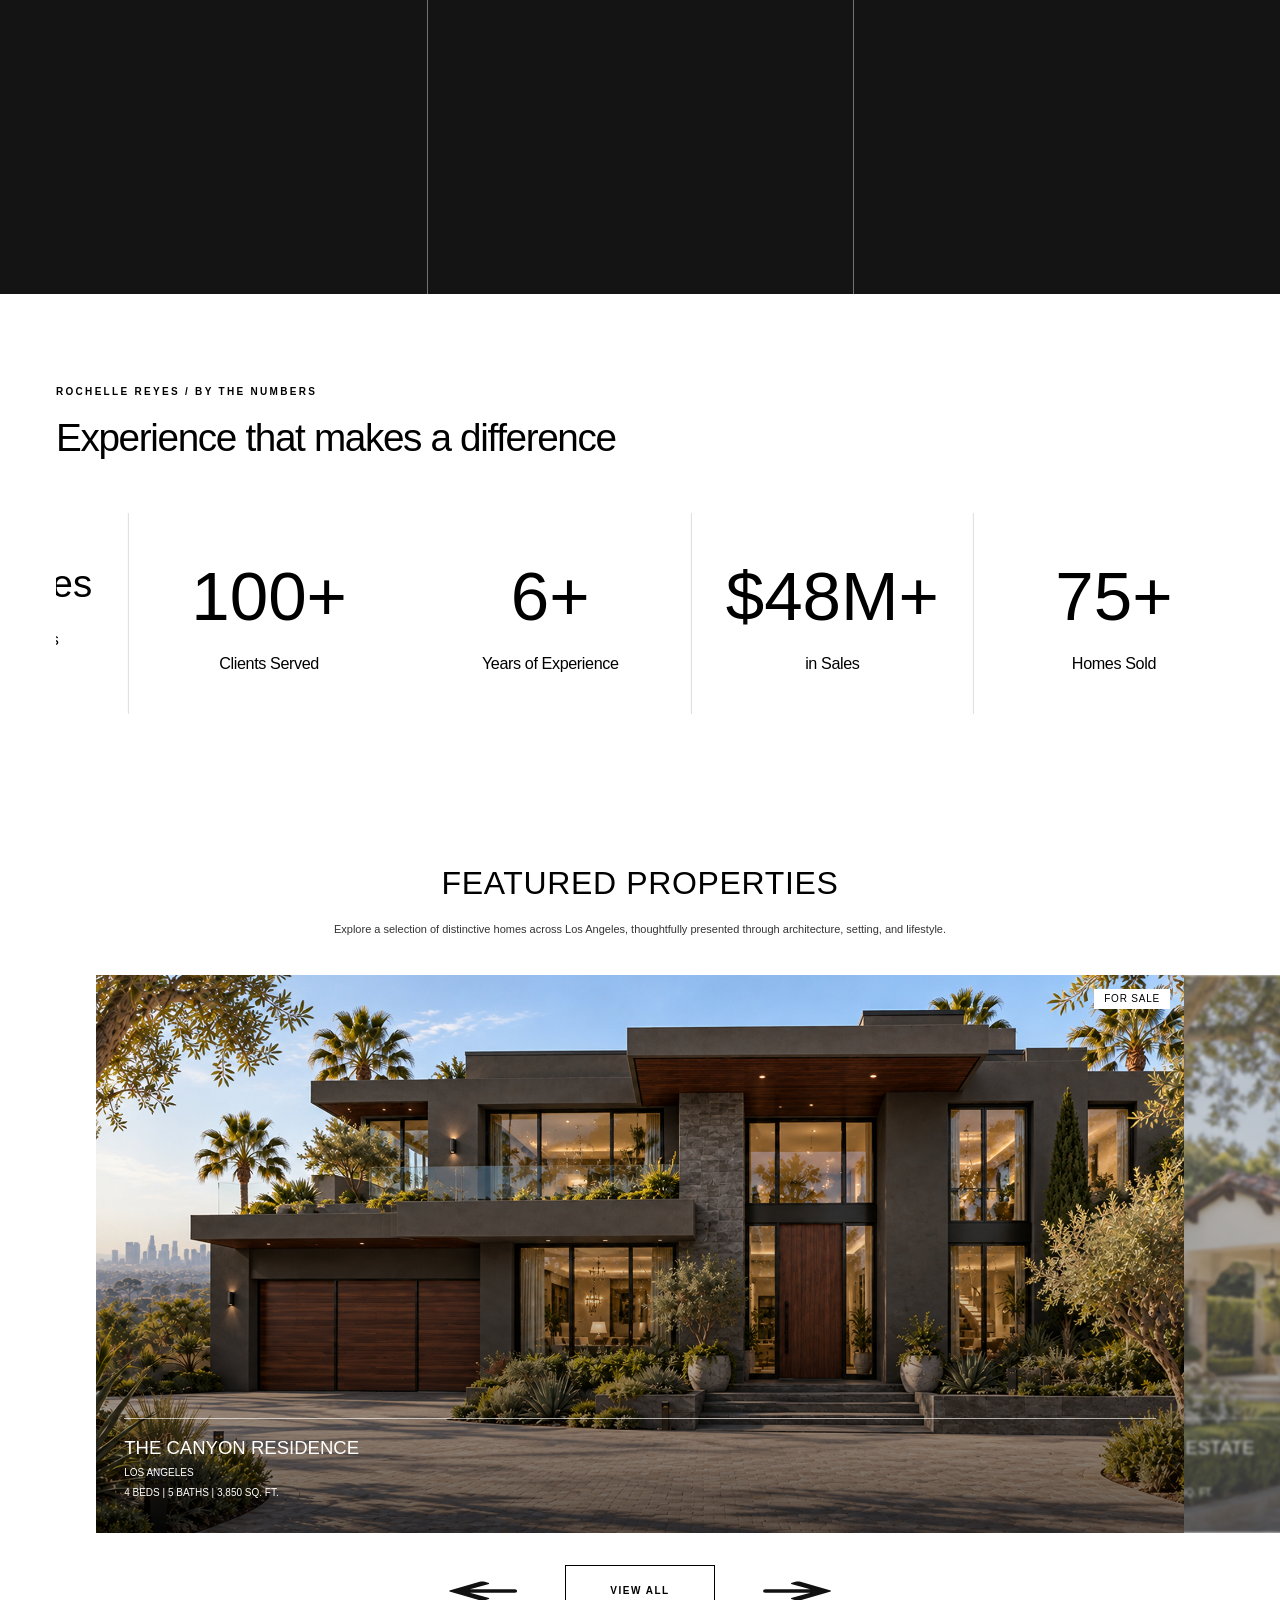
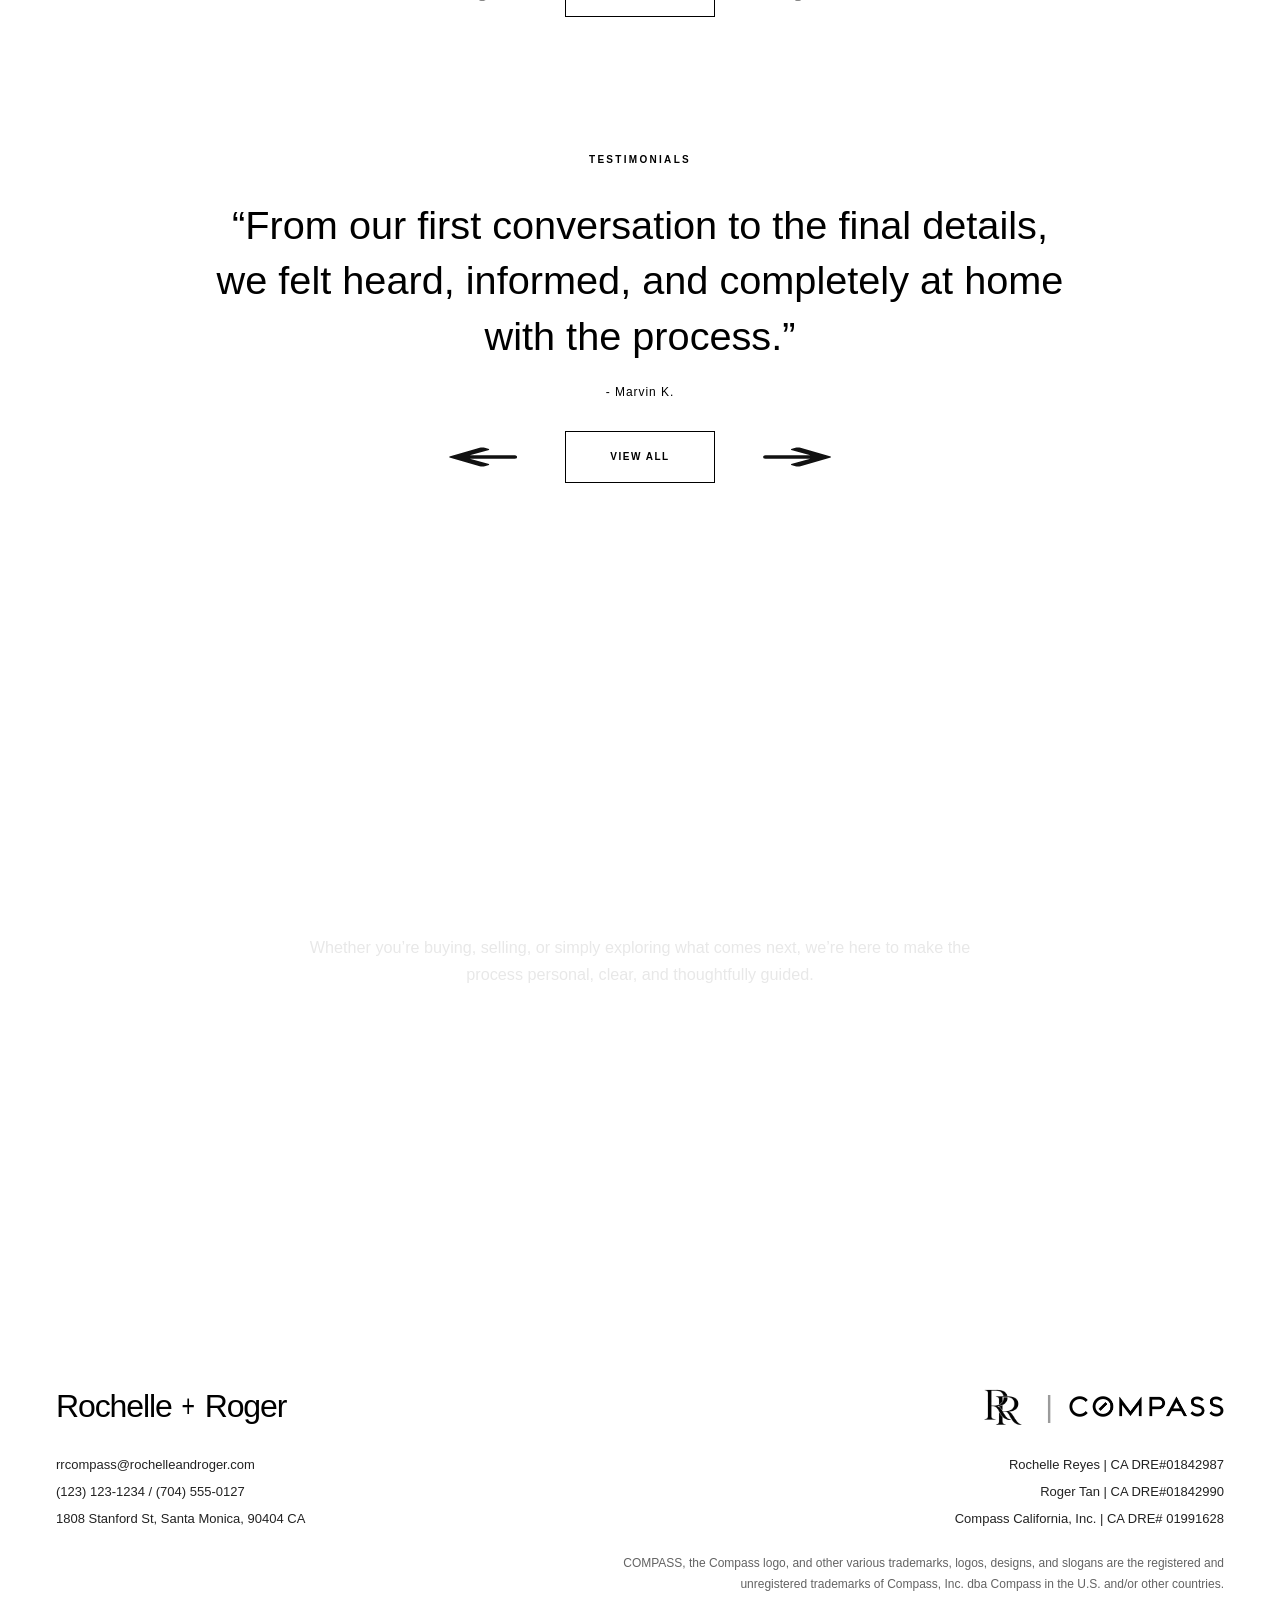
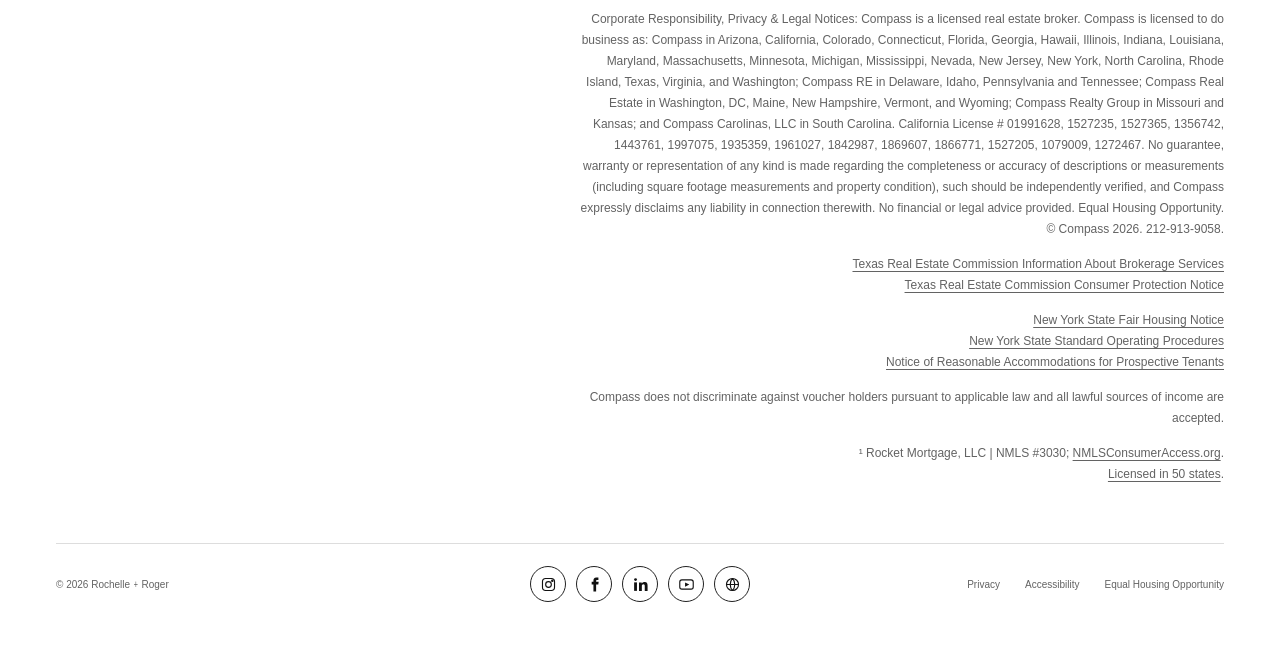
==== commit 5dbc8c3f: "Add files via upload" ====
--- a/index.html
+++ b/index.html
@@ -139,7 +139,7 @@
 <a class="custom-gsm__card" href="#/home-valuation">
 <span class="custom-eyebrow">YOUR NEXT CHAPTER</span>
 <h2>SELL</h2>
-<span class="btn btn--primary-light custom-gsm__link">Discover your home's value
+<span class="btn btn--primary-light custom-gsm__link">HOME VALUATION
             </span>
 </a>
 </section>
@@ -312,12 +312,11 @@
 <button aria-label="Previous property" class="custom-swipe-nav__button" data-property-carousel-prev="" type="button">
 <span aria-hidden="true" class="lp-i lp-i--arrow-left"></span>
 </button>
-<span aria-hidden="true" class="custom-swipe-nav__label">SWIPE</span>
+<a class="custom-button custom-button--outline" href="#/portfolio">VIEW ALL</a>
 <button aria-label="Next property" class="custom-swipe-nav__button" data-property-carousel-next="" type="button">
 <span aria-hidden="true" class="lp-i lp-i--arrow-right"></span>
 </button>
 </div>
-<a class="custom-button custom-button--outline" href="#/portfolio">VIEW ALL PROPERTIES</a>
 </div>
 </div>
 </section>
@@ -365,12 +364,11 @@
 <button aria-label="Previous testimonial" class="custom-swipe-nav__button" data-testimonial-prev="" type="button">
 <span aria-hidden="true" class="lp-i lp-i--arrow-left"></span>
 </button>
-<span aria-hidden="true" class="custom-swipe-nav__label">SWIPE</span>
+<a class="custom-button custom-button--outline" href="#/testimonials">VIEW ALL</a>
 <button aria-label="Next testimonial" class="custom-swipe-nav__button" data-testimonial-next="" type="button">
 <span aria-hidden="true" class="lp-i lp-i--arrow-right"></span>
 </button>
 </div>
-<a class="custom-button custom-button--outline" href="#/testimonials">VIEW ALL</a>
 </div>
 </section>
 <!-- HOME / CONTACT CTA: button opens the modal; no form lives directly in this section. -->
@@ -1134,10 +1132,23 @@
 <p>Roger Tan | CA DRE#01842990</p>
 <p>Compass California, Inc. | CA DRE# 01991628</p>
 </div>
-<!-- Desktop legal copy. Hide this long paragraph on mobile to keep the footer compact. -->
-<p class="custom-footer__disclaimer">
-<a href="https://www.compass.com/" rel="noopener noreferrer" target="_blank">Compass</a> is a real estate broker licensed by the State of California and abides by Equal Housing Opportunity laws. License Number 01991628. All material presented herein is intended for informational purposes only and is compiled from sources deemed reliable but has not been verified. Changes in price, condition, sale or withdrawal may be made without notice. No statement is made as to the accuracy of any description. All measurements and square footage are approximate. If your property is currently listed for sale this is not a solicitation.
-          </p>
+<!-- Desktop legal copy. Hide this long legal block on mobile to keep the footer compact. -->
+<div class="custom-footer__disclaimer">
+<p>COMPASS, the Compass logo, and other various trademarks, logos, designs, and slogans are the registered and unregistered trademarks of Compass, Inc. dba Compass in the U.S. and/or other countries.</p>
+<p>Corporate Responsibility, Privacy &amp; Legal Notices: Compass is a licensed real estate broker. Compass is licensed to do business as: Compass in Arizona, California, Colorado, Connecticut, Florida, Georgia, Hawaii, Illinois, Indiana, Louisiana, Maryland, Massachusetts, Minnesota, Michigan, Mississippi, Nevada, New Jersey, New York, North Carolina, Rhode Island, Texas, Virginia, and Washington; Compass RE in Delaware, Idaho, Pennsylvania and Tennessee; Compass Real Estate in Washington, DC, Maine, New Hampshire, Vermont, and Wyoming; Compass Realty Group in Missouri and Kansas; and Compass Carolinas, LLC in South Carolina. California License # 01991628, 1527235, 1527365, 1356742, 1443761, 1997075, 1935359, 1961027, 1842987, 1869607, 1866771, 1527205, 1079009, 1272467. No guarantee, warranty or representation of any kind is made regarding the completeness or accuracy of descriptions or measurements (including square footage measurements and property condition), such should be independently verified, and Compass expressly disclaims any liability in connection therewith. No financial or legal advice provided. Equal Housing Opportunity. © Compass 2026. 212-913-9058.</p>
+<p class="custom-footer__legal-links">
+<a href="https://www.compass.com/ucfe-assets/consumer-footer/8/IABS-1-2.pdf" rel="noopener noreferrer" target="_blank">Texas Real Estate Commission Information About Brokerage Services</a><br/>
+<a href="https://www.trec.texas.gov/sites/default/files/pdf-forms/CN%201-4-1_1.pdf" rel="noopener noreferrer" target="_blank">Texas Real Estate Commission Consumer Protection Notice</a>
+</p>
+<p class="custom-footer__legal-links">
+<a href="https://dos.ny.gov/system/files/documents/2025/03/nys-housing-and-anti-discrimination-notice_02.2025.pdf" rel="noopener noreferrer" target="_blank">New York State Fair Housing Notice</a><br/>
+<a href="https://www.compass.com/ucfe-assets/consumer-footer/8/NY-StandardOperatingProcedures-2026-03.pdf" rel="noopener noreferrer" target="_blank">New York State Standard Operating Procedures</a><br/>
+<a href="https://www.compass.com/ucfe-assets/consumer-footer/8/Notice_of_Reasonable_Accommodation_to_Prospective_Tenant.pdf" rel="noopener noreferrer" target="_blank">Notice of Reasonable Accommodations for Prospective Tenants</a>
+</p>
+<p>Compass does not discriminate against voucher holders pursuant to applicable law and all lawful sources of income are accepted.</p>
+<p>¹ Rocket Mortgage, LLC | NMLS #3030; <a href="https://www.nmlsconsumeraccess.org/" rel="noopener noreferrer" target="_blank">NMLSConsumerAccess.org</a>.<br/>
+<a href="https://www.rocketmortgage.com/legal/disclosures-licenses" rel="noopener noreferrer" target="_blank">Licensed in 50 states</a>.</p>
+</div>
 </div>
 </div>
 <!-- Bottom footer row: copyright left, round social icons centered, utility links right. -->
--- a/global-base.css
+++ b/global-base.css
@@ -729,6 +729,14 @@
   line-height: 1.75;
 }
 
+.custom-footer__disclaimer p {
+  margin: 0 0 14px;
+}
+
+.custom-footer__disclaimer p:last-child {
+  margin-bottom: 0;
+}
+
 .custom-footer__disclaimer a {
   color: inherit;
   text-decoration: underline;
--- a/page-base.css
+++ b/page-base.css
@@ -411,7 +411,7 @@
    ==========================================================
    The arrow artwork comes from template.css via the native
    .lp-i--arrow-left / .lp-i--arrow-right icon classes.
-   These rules only arrange the arrows and SWIPE label.
+   These rules only arrange the arrows and the centered VIEW ALL CTA.
    ========================================================== */
 
 .custom-swipe-nav {
@@ -439,11 +439,10 @@
   line-height: 1;
 }
 
-.custom-swipe-nav__label {
-  font-size: 9px;
-  font-weight: 500;
-  letter-spacing: .22em;
-  line-height: 1;
+.custom-swipe-nav .custom-button {
+  min-width: 150px;
+  margin: 0;
+  text-align: center;
 }
 
 .custom-testimonial__controls {
@@ -2162,25 +2161,15 @@
 }
 
 .custom-featured-properties__footer {
-  display: grid;
-  grid-template-columns: minmax(0, 1fr) auto minmax(0, 1fr);
+  display: flex;
   align-items: center;
-  gap: 24px;
+  justify-content: center;
   padding-top: clamp(28px, 3.5vh, 44px);
 }
 
-/* Keep the swipe control mathematically centered even with VIEW ALL on the right. */
+/* Featured Properties now uses one centered arrow / VIEW ALL / arrow control. */
 .custom-featured-properties__controls {
-  grid-column: 2;
-}
-
-.custom-featured-properties__footer .custom-button {
-  grid-column: 3;
-  justify-self: end;
-  min-width: 190px;
-  border-color: #222;
-  color: #000;
-  text-align: center;
+  width: 100%;
 }
 
 #portfolio-grid .custom-property-card__status {
@@ -2188,11 +2177,11 @@
   right: 15px;
 }
 
-/* Meet the Team hero: 80dvh. CSS handles the simple 3-image slideshow. */
+/* Meet the Team hero: always fill the viewer's screen height. */
 
 #meet-the-team-section-opening {
-  height: 80dvh;
-  min-height: 440px;
+  height: 100vh;
+  height: 100dvh;
 }
 
 .custom-team-hero__images {
@@ -2235,38 +2224,19 @@
     height: clamp(370px, 60vh, 600px);
   }
 
-  .custom-featured-properties__footer {
-    align-items: center;
-  }
-
-  .custom-featured-properties__footer .custom-button {
-    min-width: 0;
+  .custom-swipe-nav {
+    gap: 14px;
+  }
+
+  .custom-swipe-nav .custom-button {
+    min-width: 132px;
     padding-inline: 18px;
   }
 
+  /* Use stable viewport height on phones so browser chrome does not resize this hero mid-scroll. */
   #meet-the-team-section-opening {
-    height: 80dvh;
-    min-height: 400px;
-  }
-}
-
-@media (max-width: 480px) {
-  .custom-featured-properties__footer {
-    grid-template-columns: 1fr;
-  }
-
-  .custom-featured-properties__controls,
-  .custom-featured-properties__footer .custom-button {
-    grid-column: 1;
-  }
-
-  .custom-featured-properties__controls {
-    justify-self: center;
-  }
-
-  .custom-featured-properties__footer .custom-button {
-    width: 100%;
-    justify-self: stretch;
+    height: 100svh;
+    min-height: 100svh;
   }
 }
 
--- a/page-advanced.css
+++ b/page-advanced.css
@@ -425,22 +425,39 @@
 #home-section-featured-properties .custom-featured-properties__viewport {
   overflow-x: auto;
   overflow-y: hidden;
-  scroll-behavior: smooth;
   scroll-snap-type: x mandatory;
   overscroll-behavior-inline: contain;
   scrollbar-width: none;
-  cursor: grab;
 }
 
 #home-section-featured-properties .custom-featured-properties__viewport::-webkit-scrollbar {
   display: none;
 }
 
-#home-section-featured-properties .custom-featured-properties__viewport.is-dragging {
-  cursor: grabbing;
-  scroll-behavior: auto;
-  scroll-snap-type: none;
-  user-select: none;
+/* Desktop mouse drag: temporarily disable snapping while the pointer is down.
+   Touch and trackpad scrolling remain native and keep normal snap behavior. */
+@media (hover: hover) and (pointer: fine) {
+  #home-section-featured-properties .custom-featured-properties__viewport,
+  #home-section-testimonials .custom-testimonial__viewport {
+    cursor: grab;
+  }
+
+  #home-section-featured-properties .custom-featured-properties__viewport.is-dragging,
+  #home-section-testimonials .custom-testimonial__viewport.is-dragging {
+    cursor: grabbing;
+    scroll-snap-type: none;
+    user-select: none;
+  }
+
+  #home-section-featured-properties .custom-featured-properties__viewport.is-dragging *,
+  #home-section-testimonials .custom-testimonial__viewport.is-dragging * {
+    user-select: none;
+    -webkit-user-drag: none;
+  }
+
+  #home-section-featured-properties .custom-featured-property__media img {
+    -webkit-user-drag: none;
+  }
 }
 
 #home-section-featured-properties .custom-featured-properties__track {
@@ -508,14 +525,39 @@
 }
 
 /* ==========================================================
-   TESTIMONIALS — CTA SPACING
-   ==========================================================
-   The homepage Testimonials link now uses the same light-background
-   CTA button treatment as the rest of the site.
-   ========================================================== */
-
-#home-section-testimonials .custom-button {
-  margin-top: 28px;
+   CAROUSEL NAV — EXTRA-LONG THIN PRODUCER ARROWS
+   ==========================================================
+   The actual arrow glyph still comes from template.css through
+   .lp-i--arrow-left / .lp-i--arrow-right. The Producer template
+   does not include a thinner or extra-long variant, so only the
+   proportions are customized here.
+   ========================================================== */
+
+.custom-swipe-nav__button {
+  width: clamp(82px, 8vw, 116px);
+  overflow: visible;
+  font-size: clamp(28px, 2.8vw, 38px);
+}
+
+.custom-swipe-nav__button .lp-i::before {
+  transform: scaleX(2.15) scaleY(.62);
+  transform-origin: center;
+}
+
+/* VIEW ALL now sits between the arrows, so keep it vertically aligned. */
+.custom-swipe-nav .custom-button {
+  margin: 0;
+}
+
+@media (max-width: 760px) {
+  .custom-swipe-nav__button {
+    width: 72px;
+    font-size: 26px;
+  }
+
+  .custom-swipe-nav__button .lp-i::before {
+    transform: scaleX(1.9) scaleY(.65);
+  }
 }
 
 @media (max-width: 760px) {
@@ -524,3 +566,15 @@
     opacity: .82;
   }
 }
+
+/* Keep the centered arrow / VIEW ALL / arrow control inside very narrow phones. */
+@media (max-width: 480px) {
+  .custom-swipe-nav__button {
+    width: 52px;
+    font-size: 22px;
+  }
+
+  .custom-swipe-nav__button .lp-i::before {
+    transform: scaleX(1.7) scaleY(.68);
+  }
+}
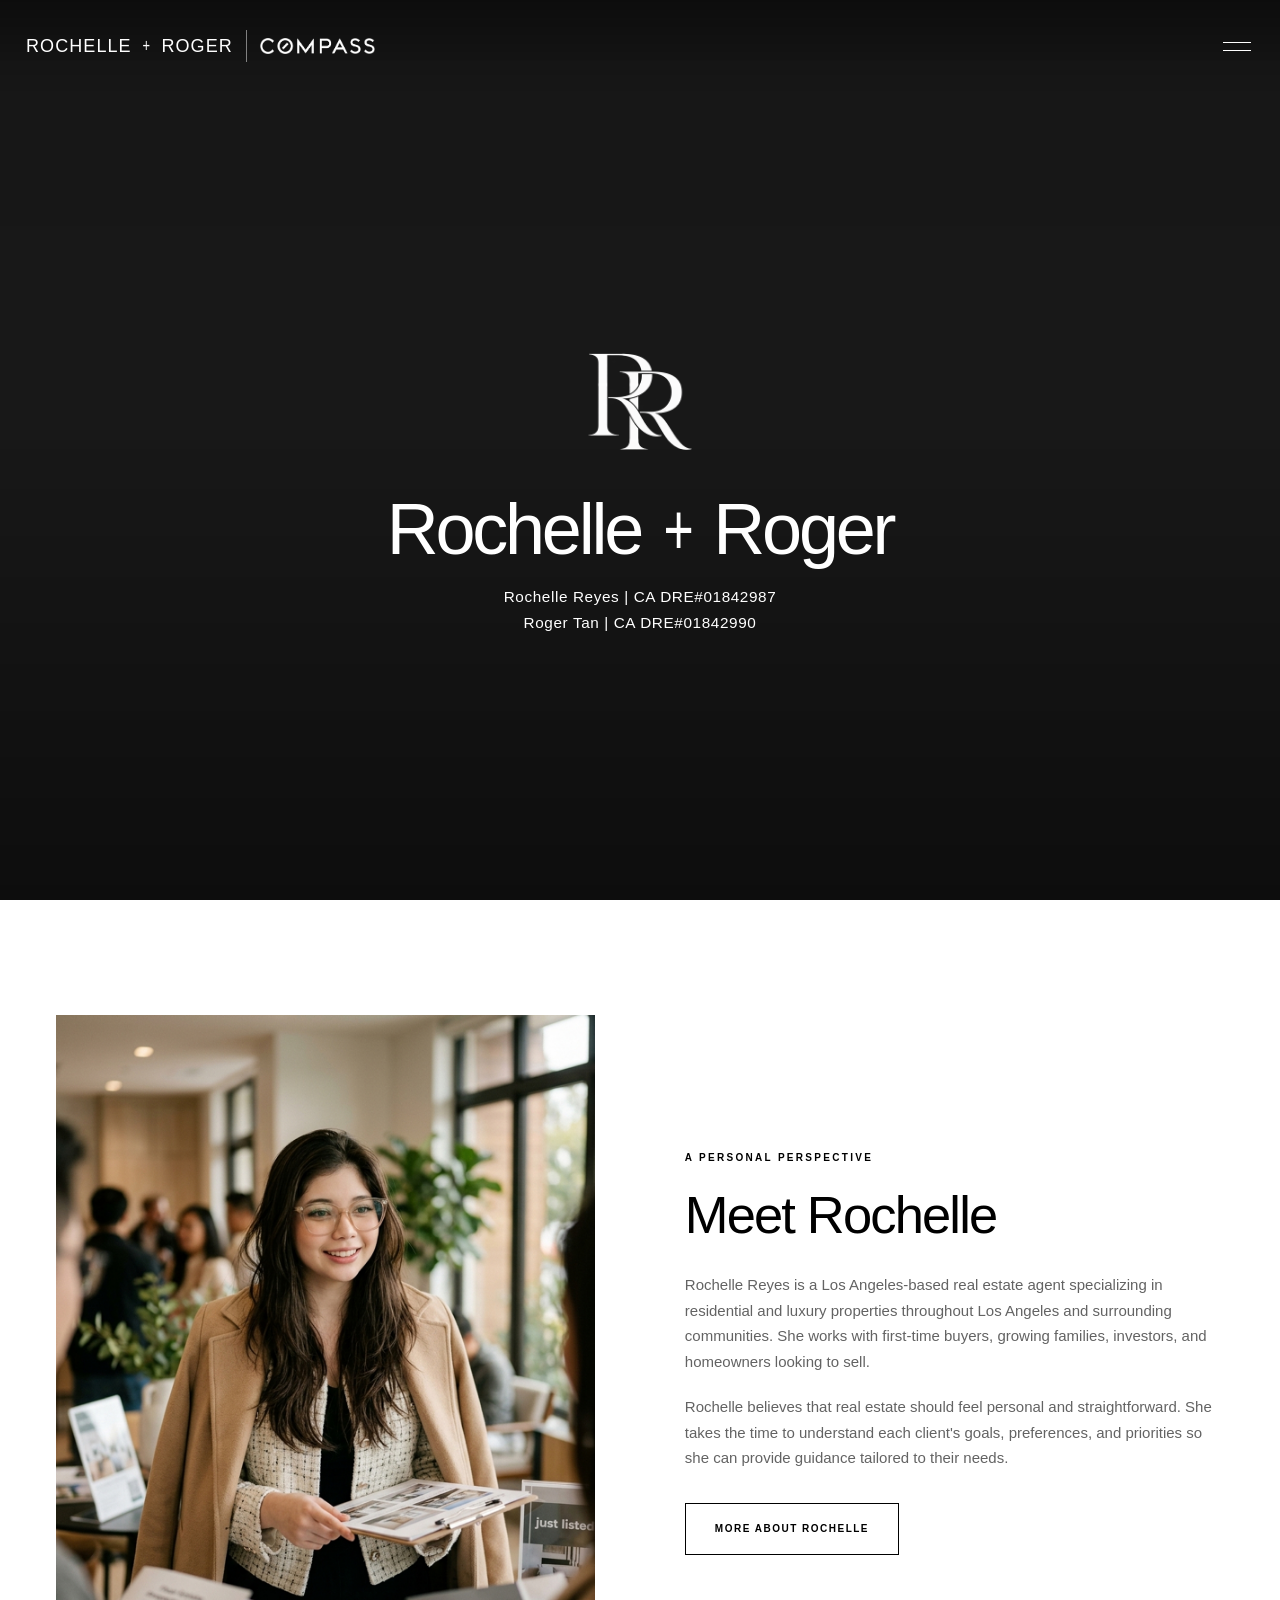
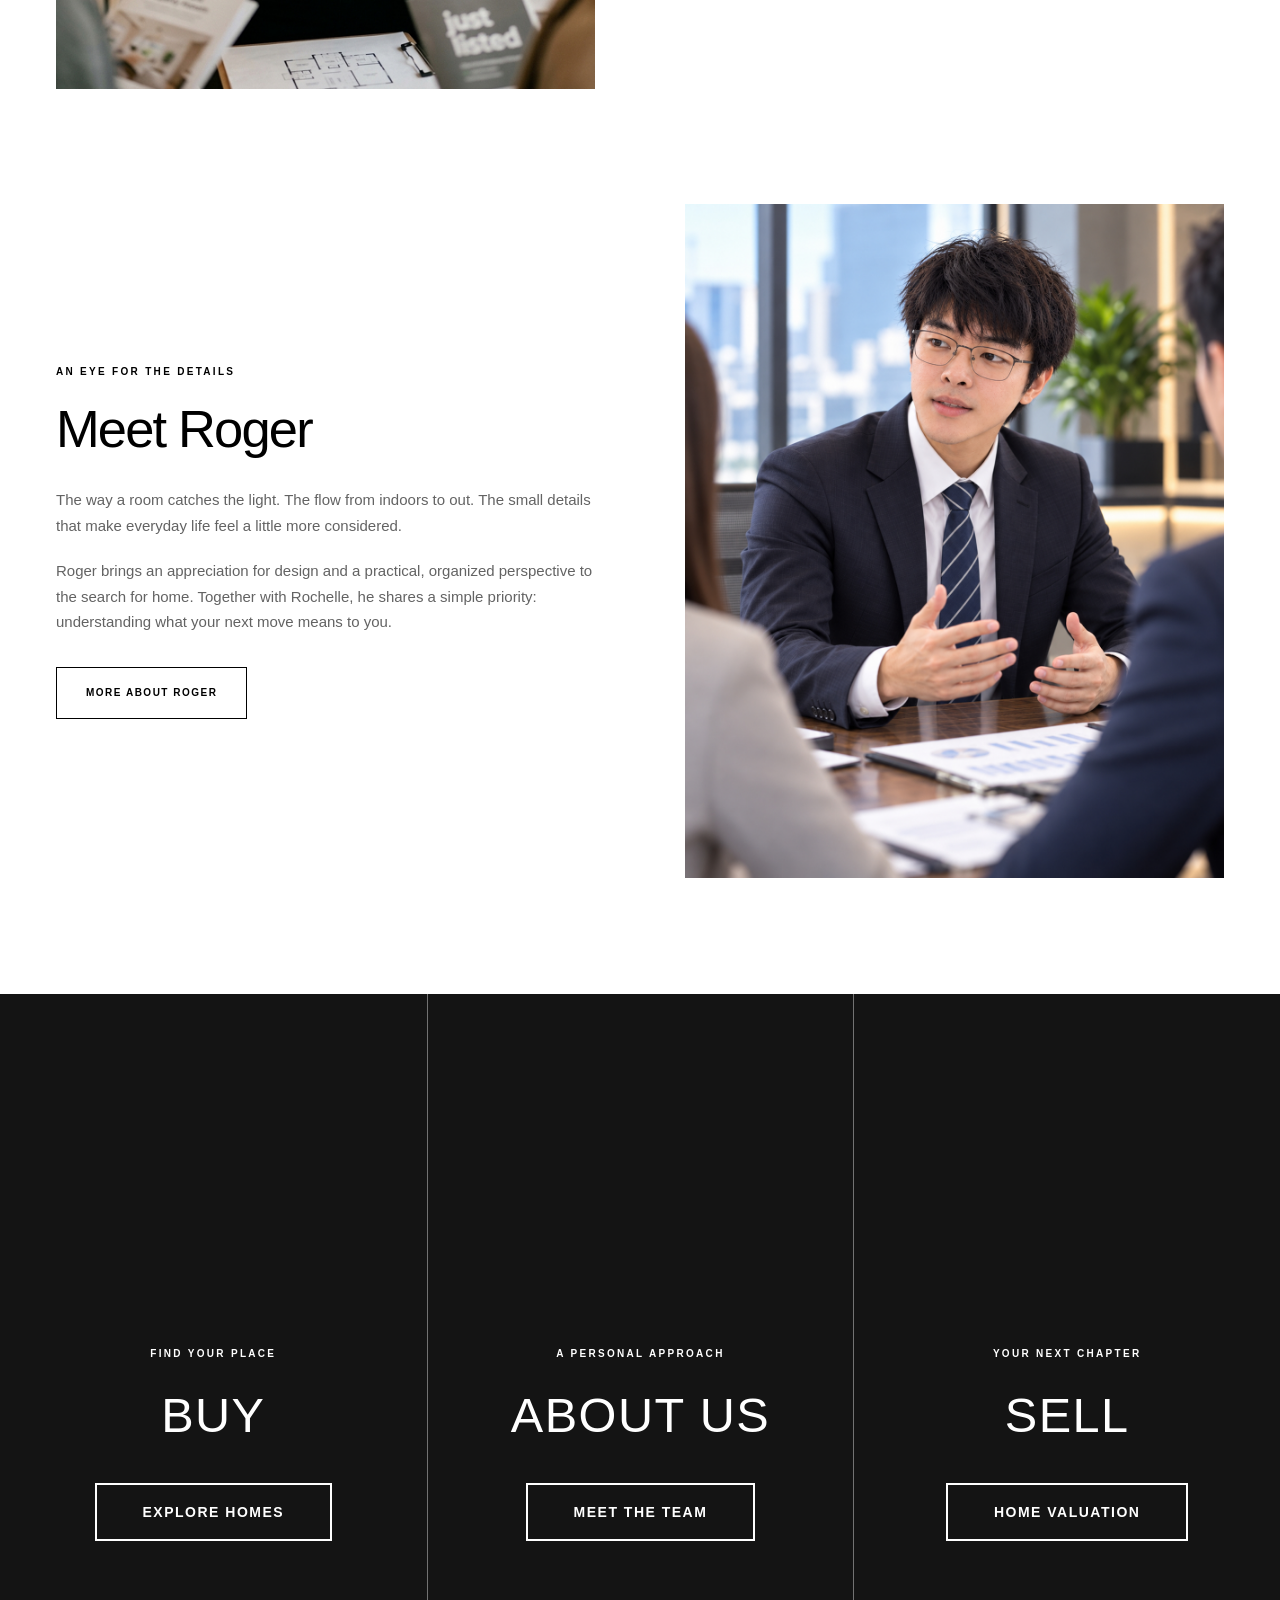
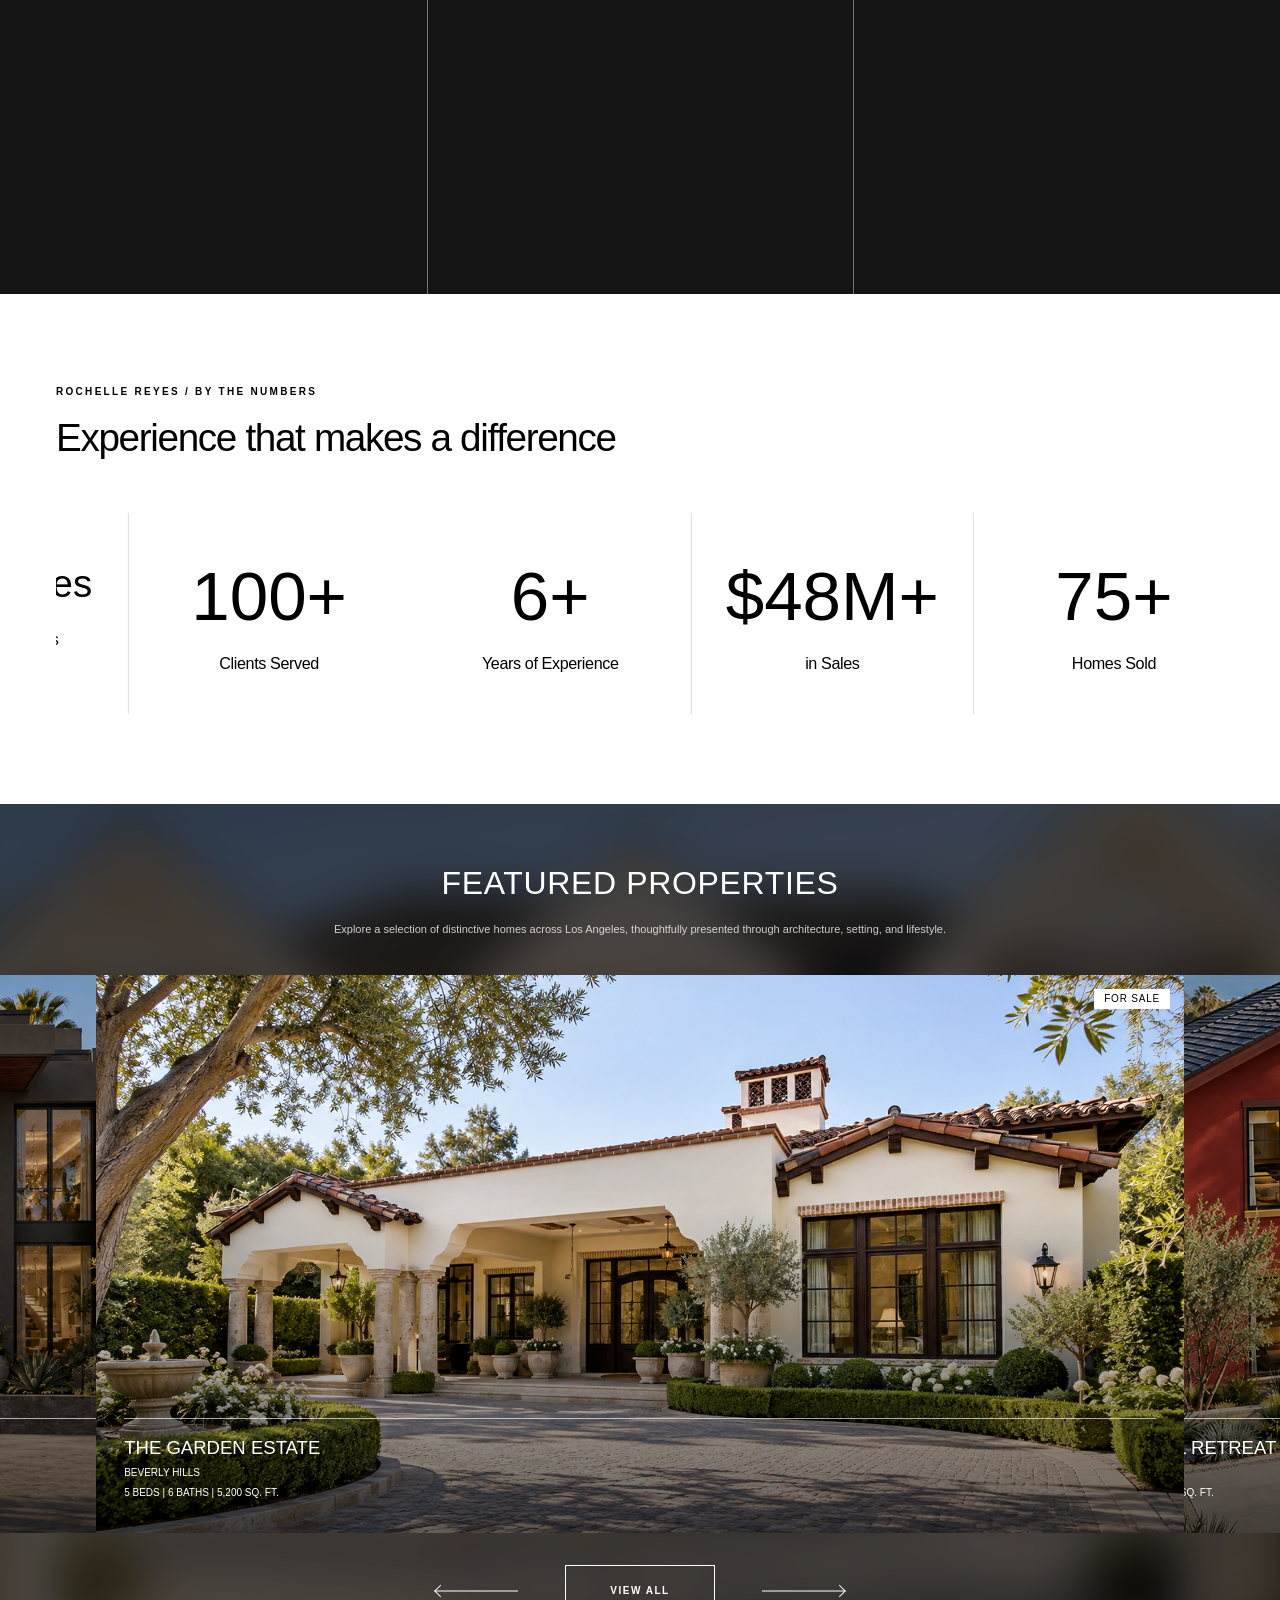
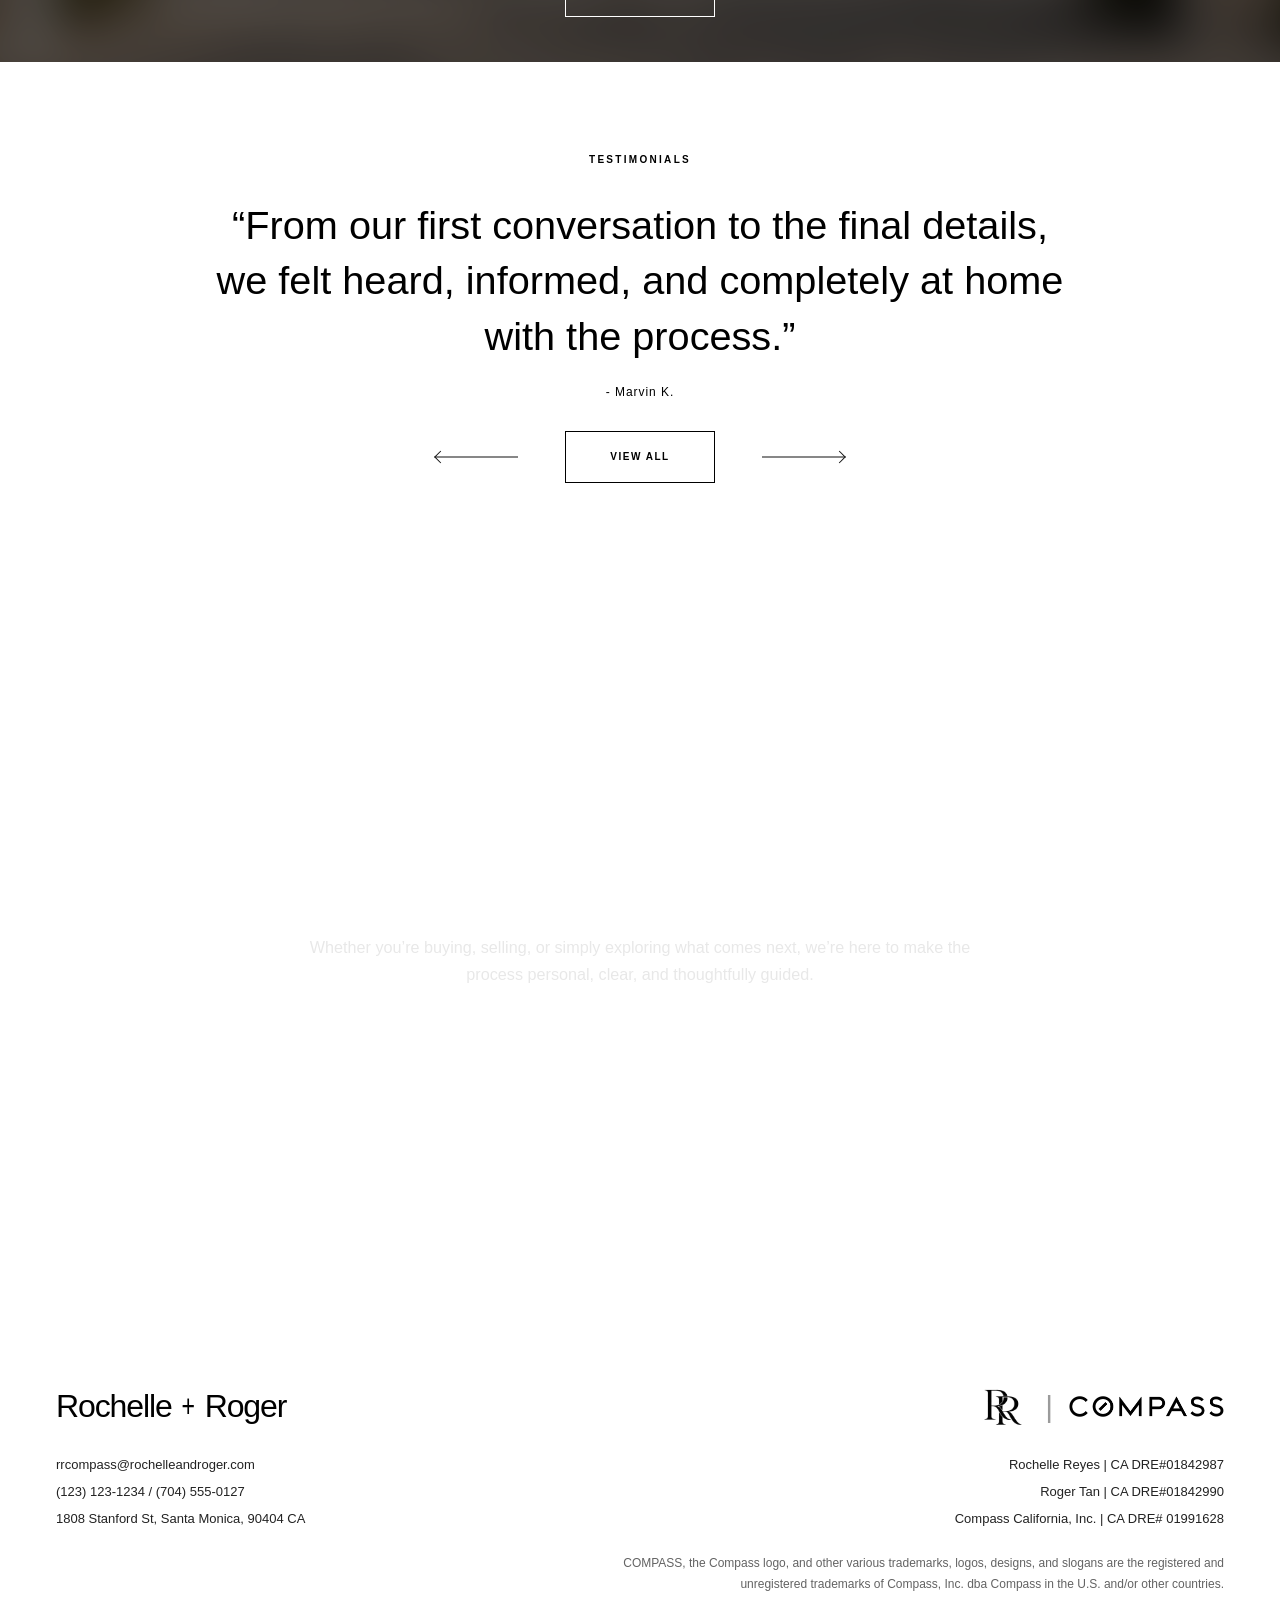
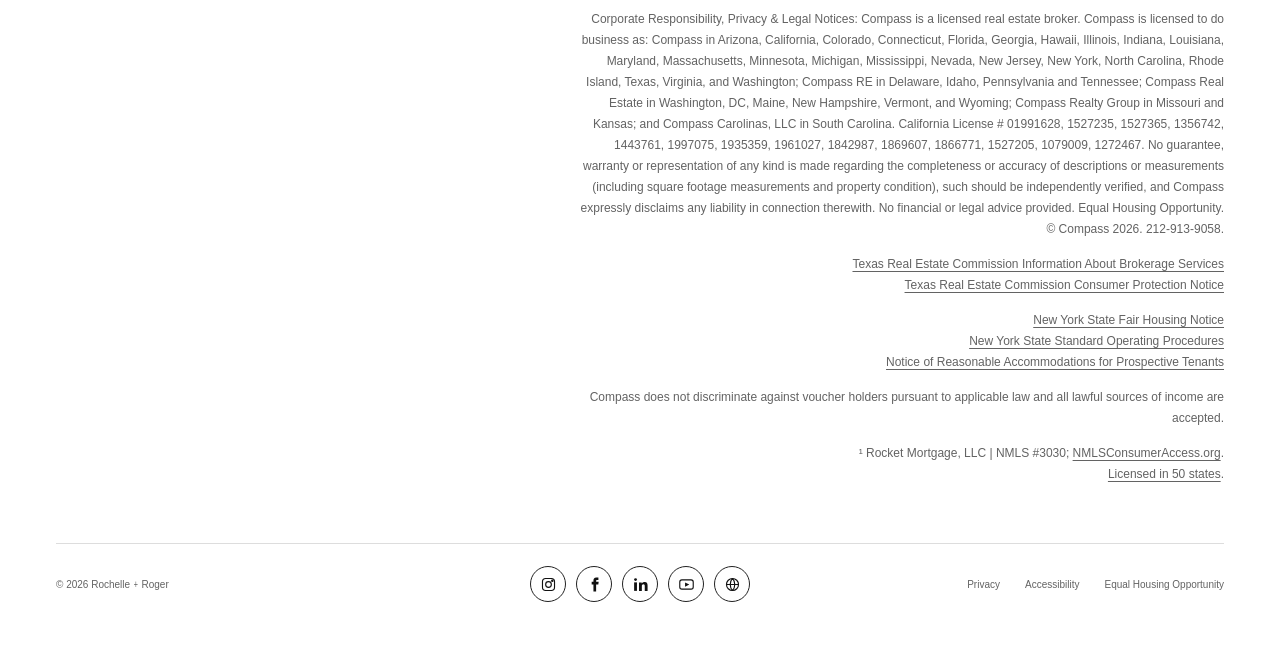
==== commit df66d339: "Add files via upload" ====
--- a/index.html
+++ b/index.html
@@ -17,7 +17,7 @@
 </head>
 <body>
 <a class="custom-skip-link" href="#main">Skip to content</a>
-<!-- HEADER: keep the logo lock-up, desktop nav, and hamburger on the same fixed row. -->
+<!-- My fixed header. -->
 <header class="custom-header" id="global-navbar">
 <div class="custom-brand-group">
 <a aria-label="Rochelle and Roger home" class="custom-brand" href="#/">
@@ -39,7 +39,7 @@
 <span></span>
 </button>
 </header>
-<!-- SIDE MENU: RR logo stays top-left; all menu links are aligned to the right. -->
+<!-- My slide-out menu. -->
 <dialog aria-label="Site navigation" class="custom-menu" id="navigation-menu">
 <div class="custom-menu__top">
 <a aria-label="Rochelle and Roger home" class="custom-menu__brand" href="#/">
@@ -61,11 +61,11 @@
 </div>
 </dialog>
 <main id="main" tabindex="-1">
-<!-- HOME PAGE -->
+<!-- My homepage. -->
 <div class="custom-page" data-page="home">
-<!-- HOME / HERO: full viewport with responsive center text. -->
+<!-- My homepage hero. -->
 <section class="custom-hero" id="home-section-opening">
-<!-- CSS-only Hero slideshow: all 8 property images cycle every 3 seconds. -->
+<!-- I rotate all 8 property images here. -->
 <div aria-hidden="true" class="custom-hero__slides">
 <img alt="" class="custom-hero__slide" fetchpriority="high" src="images/losangeles-1.jpg"/>
 <img alt="" class="custom-hero__slide" decoding="async" src="images/beverlyhills-1.jpg"/>
@@ -77,21 +77,21 @@
 <img alt="" class="custom-hero__slide" decoding="async" src="images/westhollywood-2.jpg"/>
 </div>
 <div class="custom-hero__content">
-<!-- White RR mark lives here instead of in the fixed header. -->
+<!-- I keep the white RR mark inside the hero. -->
 <img alt="RR" class="custom-hero__rr-logo" height="210" src="images/rr-logo-white.png" width="210"/>
 <h1>Rochelle <span class="custom-thin-plus">+</span> Roger</h1>
 <div aria-label="Agent license information" class="custom-hero__credentials">
 <p>Rochelle Reyes | CA DRE#01842987</p>
 <p>Roger Tan | CA DRE#01842990</p>
 </div>
-<!-- HERO CTA: keeping this here for later, but hiding it during the initial build.
+<!-- I may reuse this hero CTA later.
             <a class="custom-button custom-button--light" href="#/portfolio">
               Explore the Portfolio
             </a>
             -->
 </div>
 </section>
-<!-- HOME / ABOUT: Rochelle row first, Roger row second. -->
+<!-- My homepage About section. -->
 <section aria-label="About Rochelle and Roger" class="custom-section" id="home-section-introduction">
 <div class="custom-container custom-agent-stories">
 <article class="custom-agent-story">
@@ -122,7 +122,7 @@
 </article>
 </div>
 </section>
-<!-- HOME / GSM: Buy, About Us, Sell. This background uses parallax. -->
+<!-- My homepage Buy / About Us / Sell section. -->
 <section aria-label="Buy, about us, and sell" class="custom-gsm custom-parallax redesign" id="home-section-buy-about-sell">
 <a class="custom-gsm__card" href="#/portfolio">
 <span class="custom-eyebrow">FIND YOUR PLACE</span>
@@ -143,7 +143,7 @@
             </span>
 </a>
 </section>
-<!-- HOME / STATS: keep this fluid so the numbers resize with the viewer. -->
+<!-- My homepage stats. -->
 <section aria-label="Rochelle Reyes by the numbers" class="custom-section" id="home-section-stats">
 <div class="custom-container">
 <div class="custom-section-heading">
@@ -152,7 +152,7 @@
 <h2>Experience that makes a difference</h2>
 </div>
 </div>
-<!-- Stats marquee: duplicate the six items once so the CSS loop can stay seamless. -->
+<!-- I repeat the six stats once so the marquee can loop cleanly. -->
 <div class="custom-stats-marquee">
 <div class="custom-stats">
 <div class="custom-stat">
@@ -179,7 +179,7 @@
 <span class="custom-stat__value">100+</span>
 <h3>Clients Served</h3>
 </div>
-<!-- Duplicate set is visual only; screen readers already have the original six stats. -->
+<!-- This repeated stat set is visual only. -->
 <div aria-hidden="true" class="custom-stat">
 <span class="custom-stat__value">6+</span>
 <h3>Years of Experience</h3>
@@ -208,7 +208,7 @@
 </div>
 </div>
 </section>
-<!-- HOME / PROPERTIES: first 3 are FOR SALE; last 5 are SOLD. -->
+<!-- My Featured Properties: first 3 are For Sale, last 5 are Sold. -->
 <section class="custom-section custom-home-portfolio" id="home-section-featured-properties">
 <div class="custom-featured-properties__heading custom-container">
 <h2>FEATURED PROPERTIES</h2>
@@ -312,7 +312,7 @@
 <button aria-label="Previous property" class="custom-swipe-nav__button" data-property-carousel-prev="" type="button">
 <span aria-hidden="true" class="lp-i lp-i--arrow-left"></span>
 </button>
-<a class="custom-button custom-button--outline" href="#/portfolio">VIEW ALL</a>
+<a class="custom-button custom-button--light" href="#/portfolio">VIEW ALL</a>
 <button aria-label="Next property" class="custom-swipe-nav__button" data-property-carousel-next="" type="button">
 <span aria-hidden="true" class="lp-i lp-i--arrow-right"></span>
 </button>
@@ -320,7 +320,7 @@
 </div>
 </div>
 </section>
-<!-- HOME / TESTIMONIALS -->
+<!-- My homepage testimonials. -->
 <section class="custom-testimonial" id="home-section-testimonials">
 <div class="custom-container">
 <p class="custom-eyebrow">TESTIMONIALS</p>
@@ -371,7 +371,7 @@
 </div>
 </div>
 </section>
-<!-- HOME / CONTACT CTA: button opens the modal; no form lives directly in this section. -->
+<!-- My homepage contact CTA. -->
 <section class="custom-section custom-home-contact custom-parallax" id="home-section-contact-us">
 <div class="custom-container custom-home-contact__layout">
 <p class="custom-eyebrow">YOUR NEXT CHAPTER</p>
@@ -381,7 +381,7 @@
 </div>
 </section>
 </div>
-<!-- PORTFOLIO PAGE: same property status order as the homepage (3 For Sale, then 5 Sold). -->
+<!-- My Portfolio page: 3 For Sale, then 5 Sold. -->
 <div class="custom-page" data-page="portfolio" hidden="">
 <section class="custom-page-intro" id="portfolio-section-opening">
 <div class="custom-container">
@@ -535,7 +535,7 @@
 </div>
 </section>
 </div>
-<!-- HOME VALUATION PAGE -->
+<!-- My Home Valuation page. -->
 <div class="custom-page" data-page="home-valuation" hidden="">
 <section class="custom-valuation" id="home-valuation-section-valuation">
 <div class="custom-valuation__image">
@@ -636,7 +636,7 @@
 </div>
 </section>
 </div>
-<!-- NEIGHBORHOODS PAGE -->
+<!-- My Neighborhoods page. -->
 <div class="custom-page" data-page="neighborhoods" hidden="">
 <section class="custom-page-intro" id="neighborhoods-section-opening">
 <div class="custom-container">
@@ -712,7 +712,7 @@
 </div>
 </section>
 </div>
-<!-- MEET THE TEAM PAGE: hero rotates team -> Rochelle -> Roger. -->
+<!-- My Meet the Team page. -->
 <div class="custom-page" data-page="meet-the-team" hidden="">
 <section class="custom-wide-hero custom-team-hero" id="meet-the-team-section-opening">
 <div aria-hidden="true" class="custom-team-hero__images">
@@ -821,7 +821,7 @@
 </div>
 </section>
 </div>
-<!-- TESTIMONIALS PAGE -->
+<!-- My Testimonials page. -->
 <div class="custom-page" data-page="testimonials" hidden="">
 <section class="custom-page-intro" id="testimonials-section-opening">
 <div class="custom-container">
@@ -919,7 +919,7 @@
 </div>
 </section>
 </div>
-<!-- CONTACT US PAGE: this is the full inquiry page opened from the side menu. -->
+<!-- My Contact Us page. -->
 <div class="custom-page" data-page="contact-us" hidden="">
 <section class="custom-page-intro" id="contact-us-section-opening">
 <div class="custom-container">
@@ -1002,7 +1002,7 @@
 </div>
 </section>
 </div>
-<!-- COMPASS CONCIERGE PAGE -->
+<!-- My Compass Concierge page. -->
 <div class="custom-page" data-page="compass-concierge" hidden="">
 <section class="custom-wide-hero" id="compass-concierge-section-opening">
 <img alt="A contemporary Los Angeles residence" class="" decoding="async" fetchpriority="high" src="images/losangeles-2.jpg"/>
@@ -1088,7 +1088,7 @@
 </section>
 </div>
 
-<!-- 404 PAGE: shown for unknown internal hash routes. -->
+<!-- My in-site 404 page. -->
 <div class="custom-page" data-page="404" hidden>
 <section class="custom-hero custom-404-hero" id="404-section-opening">
 <img alt="A contemporary Los Angeles property" class="custom-hero__image" decoding="async" src="images/losangeles-1.jpg"/>
@@ -1101,14 +1101,14 @@
 </section>
 </div>
 </main>
-<!-- FOOTER: contact details on the left, brokerage/legal information on the right. -->
+<!-- My footer. -->
 <footer class="custom-footer">
 <div class="custom-footer__main">
 <div class="custom-footer__identity">
 <a class="custom-footer__wordmark" href="#/">
             Rochelle <span class="custom-thin-plus">+</span> Roger
           </a>
-<!-- Quick contact details stay directly below our names. -->
+<!-- I keep the contact details under our names. -->
 <div aria-label="Contact information" class="custom-footer__contact">
 <p><a href="mailto:rrcompass@rochelleandroger.com">rrcompass@rochelleandroger.com</a></p>
 <p>
@@ -1119,20 +1119,20 @@
 <p>1808 Stanford St, Santa Monica, 90404 CA</p>
 </div>
 </div>
-<!-- Keep RR | COMPASS level with Rochelle + Roger, then place brokerage details below it. -->
+<!-- I keep RR | COMPASS level with our names. -->
 <div class="custom-footer__brokerage">
 <div aria-label="RR and Compass" class="custom-footer__brokerage-lockup">
 <img alt="RR" class="custom-footer__rr-logo" height="72" loading="lazy" src="images/rr-logo-black.png" width="72"/>
 <span aria-hidden="true" class="custom-footer__logo-divider">|</span>
 <img alt="Compass" class="custom-footer__compass" height="22" loading="lazy" src="images/compass_dark.png" width="155"/>
 </div>
-<!-- License details now belong directly below the brokerage lock-up. -->
+<!-- I keep the license details under the brokerage lock-up. -->
 <div aria-label="California real estate license information" class="custom-footer__licenses">
 <p>Rochelle Reyes | CA DRE#01842987</p>
 <p>Roger Tan | CA DRE#01842990</p>
 <p>Compass California, Inc. | CA DRE# 01991628</p>
 </div>
-<!-- Desktop legal copy. Hide this long legal block on mobile to keep the footer compact. -->
+<!-- I hide this long legal copy on mobile. -->
 <div class="custom-footer__disclaimer">
 <p>COMPASS, the Compass logo, and other various trademarks, logos, designs, and slogans are the registered and unregistered trademarks of Compass, Inc. dba Compass in the U.S. and/or other countries.</p>
 <p>Corporate Responsibility, Privacy &amp; Legal Notices: Compass is a licensed real estate broker. Compass is licensed to do business as: Compass in Arizona, California, Colorado, Connecticut, Florida, Georgia, Hawaii, Illinois, Indiana, Louisiana, Maryland, Massachusetts, Minnesota, Michigan, Mississippi, Nevada, New Jersey, New York, North Carolina, Rhode Island, Texas, Virginia, and Washington; Compass RE in Delaware, Idaho, Pennsylvania and Tennessee; Compass Real Estate in Washington, DC, Maine, New Hampshire, Vermont, and Wyoming; Compass Realty Group in Missouri and Kansas; and Compass Carolinas, LLC in South Carolina. California License # 01991628, 1527235, 1527365, 1356742, 1443761, 1997075, 1935359, 1961027, 1842987, 1869607, 1866771, 1527205, 1079009, 1272467. No guarantee, warranty or representation of any kind is made regarding the completeness or accuracy of descriptions or measurements (including square footage measurements and property condition), such should be independently verified, and Compass expressly disclaims any liability in connection therewith. No financial or legal advice provided. Equal Housing Opportunity. © Compass 2026. 212-913-9058.</p>
@@ -1151,7 +1151,7 @@
 </div>
 </div>
 </div>
-<!-- Bottom footer row: copyright left, round social icons centered, utility links right. -->
+<!-- My footer bottom row. -->
 <div class="custom-footer__bottom">
 <p class="custom-footer__copyright">© <span id="copyright-year"></span> Rochelle <span class="custom-thin-plus">+</span> Roger</p>
 <div aria-label="Social media links" class="custom-footer__socials">
@@ -1200,7 +1200,7 @@
 </div>
 </div>
 </footer>
-<!-- CONTACT MODAL: full-screen random home image behind the centered inquiry form. -->
+<!-- My contact modal. -->
 <dialog aria-labelledby="contact-modal-title" class="custom-contact-modal" id="contact-modal">
 <button aria-label="Close contact form" class="custom-contact-modal__close custom-icon-button" data-close-contact-modal="" type="button">×</button>
 <div class="custom-contact-modal__body">
@@ -1247,7 +1247,7 @@
 <div aria-live="polite" class="custom-form-status" hidden="" id="contact-modal-result"></div>
 </div>
 </dialog>
-<!-- PROPERTY DETAIL MODAL -->
+<!-- My property detail modal. -->
 <dialog aria-label="Details" class="custom-detail" id="detail-dialog">
 <button aria-label="Close details" class="custom-detail__close custom-icon-button" data-close-detail="">×</button>
 <div id="detail-content"></div>
--- a/global-base.css
+++ b/global-base.css
@@ -1,4 +1,4 @@
-/* Load Compass Sans first so the rest of the site can use it normally. */
+/* I load Compass Sans before the rest of my site styles. */
 
 @font-face {
   font-family: "CompassSans";
@@ -72,7 +72,7 @@
   font-display: swap;
 }
 
-/* Site basics: colors, type, spacing, buttons, containers, and shared helpers. */
+/* My global colors, type, spacing, buttons, containers, and helpers. */
 
 :root {
   --black: #000;
@@ -225,15 +225,7 @@
   color: var(--muted);
 }
 
-/* ==========================================================
-   GLOBAL CTA BUTTONS
-   ==========================================================
-   Light/white background = white button with black border/text,
-   then black background with white text on hover.
-
-   Image/dark background = transparent button with white
-   border/text, then white background with black text on hover.
-   ========================================================== */
+/* My shared CTA button rules. */
 
 .custom-button {
   display: inline-flex;
@@ -257,7 +249,7 @@
     border-color .25s ease;
 }
 
-/* Standard button for white/light sections. */
+/* My normal button treatment for white backgrounds. */
 .custom-button:hover,
 .custom-button--outline:hover,
 .custom-button--white:hover {
@@ -273,7 +265,7 @@
   color: var(--black);
 }
 
-/* Use this modifier whenever the CTA sits over an image/dark background. */
+/* My light button treatment for image or dark backgrounds. */
 .custom-button--light {
   background: transparent;
   border-color: var(--white);
@@ -407,7 +399,7 @@
   margin-bottom: 14px;
 }
 
-/* Global pieces used on every page: header, navigation, footer, and dialogs. */
+/* My shared header, navigation, footer, and dialog pieces. */
 
 .custom-header {
   height: var(--header-height);
@@ -612,7 +604,7 @@
   margin-top: 12px;
 }
 
-/* Footer: contact details on the left, RR | COMPASS + legal copy on the right. */
+/* My footer layout. */
 
 .custom-footer {
   padding: 78px 56px 25px;
@@ -651,7 +643,7 @@
   letter-spacing: -.035em;
 }
 
-/* Contact information belongs directly below Rochelle + Roger. */
+/* I keep our contact details under our names. */
 .custom-footer__contact {
   margin-top: 22px;
 }
@@ -673,7 +665,7 @@
   text-underline-offset: 4px;
 }
 
-/* Keep the brokerage marks level with Rochelle + Roger on desktop. */
+/* I keep the brokerage marks level with our names on desktop. */
 .custom-footer__brokerage-lockup {
   display: flex;
   flex-wrap: nowrap;
@@ -708,7 +700,7 @@
   height: auto;
 }
 
-/* License details now sit underneath RR | COMPASS. */
+/* I keep the license details under RR | COMPASS. */
 .custom-footer__licenses {
   margin-top: 22px;
   margin-bottom: 24px;
@@ -743,7 +735,7 @@
   text-underline-offset: 3px;
 }
 
-/* Bottom row: equal side columns keep the social icons truly centered. */
+/* I use equal footer side columns so the social icons stay centered. */
 .custom-footer__bottom {
   max-width: var(--page-width);
   margin: auto;
@@ -761,7 +753,7 @@
   justify-self: start;
 }
 
-/* Round social buttons live after the divider, centered on the copyright row. */
+/* My round footer social buttons. */
 .custom-footer__socials {
   display: flex;
   align-items: center;
@@ -884,7 +876,7 @@
   border: 1px solid #000;
 }
 
-/* Shared responsive rules — keep these broad instead of page-specific. */
+/* My broad responsive rules. */
 
 a, button {
   touch-action: manipulation;
@@ -1071,7 +1063,7 @@
   }
 }
 
-/* Reset the template nav behavior here so my custom header controls the layout. */
+/* I reset the template nav so my custom header controls it. */
 
 .custom-header nav, .custom-menu nav {
   font-style: normal;
@@ -1086,7 +1078,7 @@
   font-weight: 600;
 }
 
-/* Main branding + desktop navigation. */
+/* My main branding and desktop navigation. */
 
 .custom-brand-group {
   display: flex;
@@ -1100,7 +1092,7 @@
 }
 
 .custom-brand > span {
-  /* Keep our names visually as tall as the COMPASS wordmark beside them. */
+  /* I keep our names visually level with the COMPASS wordmark. */
   font-size: 20px;
   line-height: 1;
   letter-spacing: .06em;
@@ -1246,7 +1238,7 @@
   }
 }
 
-/* Full-width page canvas and the typography rules that apply everywhere. */
+/* My full-width page canvas and site-wide typography. */
 
 :root {
   --global-primary-font-family: "CompassSans", sans-serif;
@@ -1275,7 +1267,7 @@
   border: 0;
 }
 
-/* IMPORTANT: logo lock-up + nav links + hamburger must stay on the same header row. */
+/* I keep the logo, nav links, and hamburger on one header row. */
 
 :root {
   --header-height: 100px;
@@ -1327,7 +1319,7 @@
   margin: 0;
 }
 
-/* Side menu drawer that slides in from the right. */
+/* My side menu drawer. */
 
 .custom-menu {
   inset: 0 0 0 auto;
@@ -1426,8 +1418,7 @@
   color: #666;
 }
 
-/* Short monitors: hide the full desktop navigation too.
-   This keeps the header cleaner on wide screens that are only 768px tall or shorter. */
+/* I hide the full desktop nav on short screens too. */
 
 @media (max-height: 768px) {
   .custom-desktop-nav {
@@ -1435,7 +1426,7 @@
   }
 }
 
-/* Smaller screens: keep one header row, hide desktop links, keep the hamburger. */
+/* On smaller screens I keep one header row and the hamburger. */
 
 @media (max-width: 1280px) {
   :root {
@@ -1518,8 +1509,7 @@
   }
 }
 
-/* Initial-build header correction: template.css fixes generic nav elements to the viewport.
-   Keep the custom nav inside our header row; the header itself is the fixed element. */
+/* I keep the custom nav inside the fixed header instead of letting template.css position it. */
 
 .custom-header nav, .custom-menu nav {
   position: static;
@@ -1582,7 +1572,7 @@
   text-underline-offset: 5px;
 }
 
-/* Side menu: RR logo stays top-left; the menu links stay right-aligned. */
+/* I keep the RR logo left and the side-menu links right. */
 
 .custom-menu__body nav {
   width: 100%;
@@ -1595,14 +1585,14 @@
   text-transform: uppercase;
 }
 
-/* The current page should be obvious when the drawer opens. */
-/* Current page in the side menu: grey it out instead of making it bold. */
+/* I make the current side-menu page easy to spot. */
+/* I grey the current side-menu page instead of bolding it. */
 .custom-menu nav a[aria-current="page"] {
   color: #9a9a9a;
   font-weight: 400;
 }
 
-/* Keep the two navigation areas at the same readable 16px size. */
+/* I keep both navigation areas at 16px. */
 
 .custom-desktop-nav > a,
 .custom-nav-contact,
@@ -1610,7 +1600,7 @@
   font-size: 16px;
 }
 
-/* Make only the + between our names lighter without shrinking its font size. */
+/* I only lighten the + between our names. */
 
 .custom-thin-plus,
 .custom-brand .custom-thin-plus {
@@ -1623,7 +1613,7 @@
   transform-origin: center;
 }
 
-/* Contact modal opened by the header and on-page Contact Us buttons. */
+/* My contact modal. */
 
 .custom-contact-modal {
   width: min(760px, calc(100% - 32px));
@@ -1692,7 +1682,7 @@
   }
 }
 
-/* Contact modal backdrop: random home photo fills the screen at 40% opacity. */
+/* My contact-modal background photo. */
 
 .custom-contact-modal {
   --custom-contact-modal-image: url("images/losangeles-1.jpg");
@@ -1785,7 +1775,7 @@
   }
 }
 
-/* Footer responsiveness: center everything on mobile and hide the long disclaimer. */
+/* On mobile I center the footer and hide the long legal copy. */
 
 @media (max-width: 760px) {
   .custom-footer {
@@ -1861,18 +1851,12 @@
   }
 }
 
-/* Name lock-up: intentionally lighter than before in both the header and opening hero. */
+/* I keep the name lock-up lighter in the header and hero. */
 .custom-brand > span {
   font-weight: 300;
 }
 
-/* ==========================================================
-   TEXT-ONLY PAGE INTRO TITLE LOCKUP
-   ==========================================================
-   Pages without an opening image use the page title, a slim
-   divider, and the white RR mark on one visual row.
-   The RR mark follows the title size so neither one dominates.
-   ========================================================== */
+/* My text-only page title lock-up. */
 
 .custom-page-intro__title-lockup {
   display: flex;
@@ -1880,7 +1864,7 @@
   gap: clamp(16px, 2vw, 30px);
   margin: 20px 0 25px;
 
-  /* Match the normal page-intro H1 scale. */
+  /* I match text-only page titles to the normal intro H1 size. */
   font-size: clamp(44px, 6.5vw, 92px);
 }
 
--- a/page-base.css
+++ b/page-base.css
@@ -1,4 +1,4 @@
-/* Page layouts live here. I keep global/header rules in global-base.css. */
+/* I keep page layouts here and shared site rules in global-base.css. */
 
 .custom-hero {
   min-height: 720px;
@@ -363,8 +363,7 @@
   text-align: center;
 }
 
-/* Homepage testimonials: one full-width story at a time.
-   The arrow visuals come directly from template.css via .lp-arrow. */
+/* My homepage testimonials use one full-width story at a time. */
 .custom-testimonial__viewport {
   width: 100%;
   overflow-x: auto;
@@ -406,13 +405,7 @@
   letter-spacing: .08em;
 }
 
-/* ==========================================================
-   NATIVE PRODUCER SWIPE NAV
-   ==========================================================
-   The arrow artwork comes from template.css via the native
-   .lp-i--arrow-left / .lp-i--arrow-right icon classes.
-   These rules only arrange the arrows and the centered VIEW ALL CTA.
-   ========================================================== */
+/* My shared arrow / VIEW ALL row. */
 
 .custom-swipe-nav {
   display: flex;
@@ -658,7 +651,7 @@
   border-bottom: 1px solid #ccc;
 }
 
-/* Keep the portrait directly beside the oversized quotation mark. */
+/* I keep the testimonial portrait close to the large quote mark. */
 .custom-quote__visual {
   display: flex;
   align-items: center;
@@ -927,7 +920,7 @@
   grid-column: 1/-1;
 }
 
-/* Page-specific responsive rules. */
+/* My page-specific responsive rules. */
 
 body[data-page=home-valuation] .custom-header {
   background: #000;
@@ -1304,8 +1297,7 @@
   }
 }
 
-/* Home Hero slideshow structure only.
-   The actual image timing + pan/zoom animation lives in page-advanced.css. */
+/* My homepage hero structure. The timing and motion are in page-advanced.css. */
 
 .custom-hero__slides {
   position: absolute;
@@ -1323,7 +1315,7 @@
   opacity: 0;
 }
 
-/* GSM section: one shared background behind the Buy / About Us / Sell cards. */
+/* My Buy / About Us / Sell background section. */
 
 #home-section-buy-about-sell {
   position: relative;
@@ -1365,8 +1357,7 @@
   margin: 22px 0 35px;
 }
 
-/* GSM CTA: the HTML uses template.css's native .redesign .btn--primary-light style.
-   Keep only the section-specific minimum width here. */
+/* I only set the GSM button width here; the button style comes from template.css. */
 .custom-gsm__link {
   min-width: 170px;
 }
@@ -1413,7 +1404,7 @@
   }
 }
 
-/* Home hero must fill the viewer screen with no white border or outside gutter. */
+/* I keep the homepage hero edge-to-edge. */
 
 #home-section-opening {
   box-sizing: border-box;
@@ -1457,14 +1448,14 @@
   font-size: clamp(44px, 7.8vw, 112px);
 }
 
-/* These are the homepage sections that intentionally stay white. */
+/* My homepage white sections. */
 
 #home-section-introduction, #home-section-stats, #home-section-testimonials, .custom-footer {
   background: #fff;
   color: #000;
 }
 
-/* About layout: Rochelle image-left, Roger image-right. */
+/* My homepage About layout. */
 
 #home-section-introduction {
   padding-top: clamp(80px, 9vw, 140px);
@@ -1483,7 +1474,7 @@
   gap: clamp(42px, 7vw, 112px);
 }
 
-/* Roger row: description left, photo right on desktop. */
+/* I keep Roger copy-left / photo-right on desktop. */
 .custom-agent-story--reverse {
   grid-template-areas: "copy photo";
 }
@@ -1515,9 +1506,9 @@
   margin-top: 32px;
 }
 
-/* Parallax only belongs on GSM, Properties, and Contact; disable it for reduced motion. */
-
-#home-section-buy-about-sell, #home-section-featured-properties, #home-section-contact-us {
+/* I only use fixed parallax on GSM and Contact. */
+
+#home-section-buy-about-sell, #home-section-contact-us {
   position: relative;
   isolation: isolate;
   background-repeat: no-repeat;
@@ -1526,7 +1517,7 @@
   background-attachment: fixed;
 }
 
-/* GSM should always read as one full-screen image with three equal cards. */
+/* I keep GSM as one full-screen image with three equal cards. */
 
 #home-section-buy-about-sell {
   width: 100%;
@@ -1549,7 +1540,7 @@
   padding: clamp(28px, 4vw, 64px) clamp(10px, 2.5vw, 36px);
 }
 
-/* Homepage stats block. */
+/* My homepage stats layout. */
 
 .custom-stats {
   display: grid;
@@ -1582,30 +1573,11 @@
   color: #636363;
 }
 
-/* Properties section background/parallax. The actual carousel rules are farther below. */
-
-#home-section-featured-properties {
-  background-image: linear-gradient(rgba(0, 0, 0, .70), rgba(0, 0, 0, .70)), url("images/westhollywood-2.jpg");
-  color: #fff;
-}
-
-#home-section-featured-properties .custom-property-grid {
-  grid-template-columns: repeat(3, minmax(0, 1fr));
-}
-
-#home-section-featured-properties .custom-property-card__info {
-  border-bottom-color: #fff5;
-}
-
-#home-section-featured-properties .custom-property-card__info > p, #home-section-featured-properties .custom-result-count {
-  color: #e0e0e0;
-}
-
 #home-section-testimonials blockquote {
   font-family: var(--sans);
 }
 
-/* Homepage Contact section is only the CTA over a parallax image — no form here. */
+/* My homepage Contact CTA. The form stays in the modal. */
 
 #home-section-contact-us {
   background-image: linear-gradient(rgba(0, 0, 0, .65), rgba(0, 0, 0, .65)), url("images/losangeles-2.jpg");
@@ -1676,14 +1648,6 @@
   .custom-stat h3 {
     font-size: 18px;
   }
-
-  #home-section-featured-properties .custom-property-grid {
-    gap: 18px;
-  }
-
-  #home-section-featured-properties .custom-property-card__info h3 {
-    font-size: 21px;
-  }
 }
 
 @media (max-width: 650px) {
@@ -1696,7 +1660,7 @@
     gap: 30px;
   }
 
-  /* Roger mobile: photo first, description underneath. */
+  /* On mobile I put Roger's photo before his copy. */
   .custom-agent-story--reverse {
     grid-template-areas:
       "photo"
@@ -1723,13 +1687,7 @@
     border-left: 0;
     border-top: 1px solid #ddd;
   }
-
-  #home-section-featured-properties .custom-property-grid {
-    grid-template-columns: 1fr;
-    gap: 40px;
-  }
-
-  .custom-home-contact__layout {
+.custom-home-contact__layout {
     grid-template-columns: 1fr;
     gap: 45px;
   }
@@ -1761,12 +1719,12 @@
 }
 
 @media (prefers-reduced-motion: reduce) {
-  #home-section-buy-about-sell, #home-section-featured-properties, #home-section-contact-us {
+  #home-section-buy-about-sell, #home-section-contact-us {
     background-attachment: scroll;
   }
 }
 
-/* Rochelle's stats only — keep these scoped so they do not affect other number blocks. */
+/* I keep Rochelle's stats rules scoped to this section. */
 
 #home-section-stats .custom-stats {
   grid-template-columns: repeat(3, minmax(0, 1fr));
@@ -1852,7 +1810,7 @@
   }
 }
 
-/* Home hero text scales with both viewport width and height. */
+/* I scale the homepage hero text with both width and height. */
 
 #home-section-opening .custom-hero__content {
   width: min(100%, 1320px);
@@ -1871,7 +1829,7 @@
   line-height: .98;
 }
 
-/* RR mark should clearly read larger than the Rochelle + Roger title below it. */
+/* I keep the RR mark larger than the names below it. */
 #home-section-opening .custom-hero__rr-logo {
   display: block;
   width: clamp(130px, 16vmin, 210px);
@@ -1881,7 +1839,7 @@
   object-fit: contain;
 }
 
-/* Agent license lines sit directly below the names in the opening hero. */
+/* I keep the agent license lines directly below the names. */
 
 #home-section-opening .custom-hero__credentials {
   display: flex;
@@ -1903,7 +1861,7 @@
   padding-block: clamp(11px, 1.6vmin, 16px);
 }
 
-/* Stats should shrink/grow with the screen instead of jumping between fixed sizes. */
+/* I let the stats scale smoothly instead of jumping between fixed sizes. */
 
 #home-section-stats {
   padding-block: clamp(62px, 10vmin, 112px);
@@ -1940,7 +1898,7 @@
   font-size: clamp(13px, 1.8vmin, 18px);
 }
 
-/* Homepage Contact stays simple: heading + copy + button. The form lives in the modal. */
+/* My homepage Contact section stays simple: heading, copy, button. */
 
 #home-section-contact-us {
   min-height: clamp(520px, 78vh, 900px);
@@ -2040,12 +1998,13 @@
   }
 }
 
-/* Featured property carousel — homepage uses the first 3 as FOR SALE and last 5 as SOLD. */
+/* My Featured Properties carousel: 3 For Sale, then 5 Sold. */
 
 #home-section-featured-properties {
-  background: #fff;
-  background-image: none;
-  color: #000;
+  position: relative;
+  isolation: isolate;
+  background: #151515;
+  color: #fff;
   padding: clamp(58px, 7vh, 96px) 0 clamp(34px, 5vh, 64px);
   overflow: hidden;
 }
@@ -2068,7 +2027,7 @@
   margin: clamp(20px, 2.4vh, 30px) auto 0;
   font-size: clamp(11px, .78vw, 14px);
   line-height: 1.7;
-  color: #333;
+  color: rgba(255, 255, 255, .78);
 }
 
 .custom-featured-properties__viewport {
@@ -2107,6 +2066,7 @@
   content: "";
   position: absolute;
   inset: 42% 0 0;
+  z-index: 1;
   background: linear-gradient(to bottom, transparent, rgba(0, 0, 0, .62));
   pointer-events: none;
 }
@@ -2118,8 +2078,10 @@
   transition: transform .6s ease;
 }
 
-.custom-featured-property__media:hover img {
-  transform: scale(1.018);
+@media (hover: hover) and (pointer: fine) {
+  .custom-featured-property__media:hover img {
+    transform: scale(1.018);
+  }
 }
 
 .custom-featured-property__status {
@@ -2167,7 +2129,7 @@
   padding-top: clamp(28px, 3.5vh, 44px);
 }
 
-/* Featured Properties now uses one centered arrow / VIEW ALL / arrow control. */
+/* My centered Featured Properties arrows and VIEW ALL button. */
 .custom-featured-properties__controls {
   width: 100%;
 }
@@ -2177,7 +2139,7 @@
   right: 15px;
 }
 
-/* Meet the Team hero: always fill the viewer's screen height. */
+/* I keep the Meet the Team hero at full viewport height. */
 
 #meet-the-team-section-opening {
   height: 100vh;
@@ -2233,24 +2195,14 @@
     padding-inline: 18px;
   }
 
-  /* Use stable viewport height on phones so browser chrome does not resize this hero mid-scroll. */
+  /* I use svh on phones so the browser bars do not resize the team hero. */
   #meet-the-team-section-opening {
     height: 100svh;
     min-height: 100svh;
   }
 }
 
-/* ==========================================================
-   MOBILE HOMEPAGE STABILITY + NATIVE GSM FALLBACK
-   ==========================================================
-   Keep this at the end of page-base.css so it wins over the
-   desktop/full-screen rules declared earlier in the file.
-
-   - Hero uses stable svh on mobile to prevent viewport-bar jumps.
-   - GSM stacks into three touch-friendly rows.
-   - GSM CTA uses template.css's native .redesign .btn--primary-light.
-   - Fixed background parallax is disabled on mobile to avoid repaints.
-   ========================================================== */
+/* My mobile homepage overrides stay at the end so they win the cascade. */
 
 @media (max-width: 768px) {
   #home-section-opening {
@@ -2294,7 +2246,6 @@
   }
 
   #home-section-buy-about-sell,
-  #home-section-featured-properties,
   #home-section-contact-us {
     background-attachment: scroll;
   }
@@ -2302,7 +2253,7 @@
 
 
 
-/* 404 uses the normal hero system with a property image. */
+/* My 404 page uses the normal hero system. */
 .custom-404-hero .custom-hero__content {
   max-width: 900px;
 }
--- a/page-advanced.css
+++ b/page-advanced.css
@@ -1,29 +1,8 @@
-/* ==========================================================
-   CUSTOM-ONLY FILE
-   ==========================================================
-   Keep only effects here that template.css does not natively provide:
-   timed hero motion/swaps, GSM hover lift, the stats marquee, and the
-   overlapping/blurred Featured Properties treatment. Native carousel
-   arrow visuals are intentionally reused from template.css instead.
-   ========================================================== */
-
-/* ==========================================================
-   PAGE ADVANCED CSS
-   ==========================================================
-   Visual polish lives here so the base layout stays easy to
-   maintain. Keep these effects CSS-first whenever possible.
-   ========================================================== */
-
-/* ==========================================================
-   HOME HERO — 8 PROPERTY IMAGES / CALMER MOTION
-   ==========================================================
-   - CSS only; no JavaScript slideshow timer.
-   - A new image appears every 3 seconds.
-   - Hard cut between images; no crossfade.
-   - Motion cycles: pan left, zoom in, pan right, zoom out.
-   - Keep the movement subtle enough that the house still feels
-     like a listing photo instead of a dramatic camera move.
-   ========================================================== */
+/* I keep the extra visual effects here instead of mixing them into my base layout. */
+
+/* My page-level visual polish. */
+
+/* My homepage hero animation. */
 
 #home-section-opening .custom-hero__slide {
   transform-origin: center center;
@@ -33,16 +12,14 @@
   animation-fill-mode: both;
 }
 
-/* Only reserve transform compositor layers on larger screens.
-   Keeping eight full-screen transform layers alive on a phone can make
-   the first scroll away from the Hero feel choppy. */
+/* I only keep hero compositor layers on larger screens. */
 @media (min-width: 769px) {
   #home-section-opening .custom-hero__slide {
     will-change: transform, opacity;
   }
 }
 
-/* Each of the 8 images owns one 3-second slot in the 24-second loop. */
+/* I give each hero image one 3-second slot. */
 #home-section-opening .custom-hero__slide:nth-child(1) {
   animation-name: home-hero-pan-left;
   animation-delay: -0.4s;
@@ -83,7 +60,7 @@
   animation-delay: 20.6s;
 }
 
-/* Gentle right-to-left pan with a small zoom. */
+/* My left-pan hero motion. */
 @keyframes home-hero-pan-left {
   0% {
     opacity: 0;
@@ -106,7 +83,7 @@
   }
 }
 
-/* Centered slow zoom-in. */
+/* My centered zoom-in hero motion. */
 @keyframes home-hero-zoom-in {
   0% {
     opacity: 0;
@@ -129,7 +106,7 @@
   }
 }
 
-/* Gentle left-to-right pan with a small zoom. */
+/* My right-pan hero motion. */
 @keyframes home-hero-pan-right {
   0% {
     opacity: 0;
@@ -152,7 +129,7 @@
   }
 }
 
-/* Start slightly closer and slowly pull back. */
+/* My zoom-out hero motion. */
 @keyframes home-hero-zoom-out {
   0% {
     opacity: 0;
@@ -175,12 +152,7 @@
   }
 }
 
-/* ==========================================================
-   MEET THE TEAM — SIMPLE 3-IMAGE SWAP
-   ==========================================================
-   No pan, zoom, or fade here. Each image stays completely still
-   for 4 seconds, then hard-switches to the next one.
-   ========================================================== */
+/* My Meet the Team hero swaps images every 4 seconds. */
 
 .custom-team-hero__image {
   transform: none;
@@ -215,13 +187,7 @@
   }
 }
 
-/* ==========================================================
-   GSM CARDS — DESKTOP-ONLY CUSTOM HOVER
-   ==========================================================
-   Mobile/touch uses the template.css native .redesign button style
-   without custom motion. Only fine-pointer desktop screens get the
-   extra card darkening + content lift below.
-   ========================================================== */
+/* I only add the GSM lift effect on desktop hover devices. */
 
 @media (min-width: 769px) and (hover: hover) and (pointer: fine) {
   .custom-gsm__card {
@@ -250,8 +216,7 @@
     transform: translateY(-12px);
   }
 
-  /* The entire card is clickable, so hovering anywhere should also
-     trigger the template-native light button's inverted state. */
+  /* I flip the GSM button when I hover anywhere on the card. */
   .custom-gsm__card:hover .custom-gsm__link {
     background-color: #ffffff;
     border-color: #ffffff;
@@ -259,16 +224,7 @@
   }
 }
 
-/* ==========================================================
-   STATS — ONE-ROW CONTINUOUS MARQUEE
-   ==========================================================
-   Only the stats move. The section eyebrow + heading above stay
-   exactly where they are.
-
-   The HTML contains the same six stats twice. That second set is
-   aria-hidden and exists only so this CSS loop can be seamless.
-   Movement is LEFT -> RIGHT as requested.
-   ========================================================== */
+/* My stats marquee moves only the stats row. */
 
 #home-section-stats .custom-stats-marquee {
   width: 100%;
@@ -293,7 +249,7 @@
   border-left: 1px solid #ddd !important;
 }
 
-/* Keep the first item of each repeated six-item set clean. */
+/* I keep the first stat in each repeated set clean. */
 #home-section-stats .custom-stat:nth-child(6n + 1) {
   border-left: 0 !important;
 }
@@ -329,14 +285,7 @@
   }
 }
 
-/* ==========================================================
-   MOBILE HERO PERFORMANCE
-   ==========================================================
-   Keep all 8 images and the 3-second timing on phones, but remove
-   the pan/zoom transforms. This keeps the Hero CSS-only while
-   avoiding eight continuously transformed full-screen images during
-   mobile scrolling.
-   ========================================================== */
+/* On phones I keep the hero image swaps but remove the pan/zoom motion. */
 
 @media (max-width: 768px) {
   #home-section-opening .custom-hero__slide {
@@ -365,11 +314,7 @@
   }
 }
 
-/* ==========================================================
-   REDUCED MOTION
-   ==========================================================
-   Stop decorative movement if the viewer asks for less motion.
-   ========================================================== */
+/* I stop decorative motion when reduced motion is enabled. */
 
 @media (prefers-reduced-motion: reduce) {
   #home-section-opening .custom-hero__slide,
@@ -395,7 +340,7 @@
     justify-content: center;
   }
 
-  /* Hide the duplicated stats when the moving marquee is disabled. */
+  /* I hide the repeated marquee stats when motion is off. */
   #home-section-stats .custom-stat[aria-hidden="true"] {
     display: none;
   }
@@ -408,19 +353,33 @@
   }
 }
 
-/* ==========================================================
-   FEATURED PROPERTIES — OVERLAPPING CAROUSEL
-   ==========================================================
-   Keep the existing property-card dimensions, but let the cards
-   overlap so there are no white gutters between the images.
-
-   The current card stays crisp and on top. Neighboring cards are
-   softened slightly so the centered property remains the focus.
-
-   Scrolling / snapping is defined here for BOTH desktop and mobile.
-   Mouse click-drag itself needs the tiny pointer handler in script.js
-   because CSS does not provide native mouse drag-to-scroll behavior.
-   ========================================================== */
+/* My Featured Properties background and overlap polish. */
+
+#home-section-featured-properties::before {
+  content: "";
+  position: absolute;
+  inset: -5%;
+  z-index: 0;
+  background: url("images/westhollywood-2.jpg") center center / cover no-repeat;
+  filter: blur(22px) brightness(.62) saturate(.9);
+  transform: scale(1.08);
+  pointer-events: none;
+}
+
+#home-section-featured-properties::after {
+  content: "";
+  position: absolute;
+  inset: 0;
+  z-index: 1;
+  background: rgba(0, 0, 0, .46);
+  pointer-events: none;
+}
+
+#home-section-featured-properties > * {
+  position: relative;
+  z-index: 2;
+}
+
 
 #home-section-featured-properties .custom-featured-properties__viewport {
   overflow-x: auto;
@@ -434,8 +393,50 @@
   display: none;
 }
 
-/* Desktop mouse drag: temporarily disable snapping while the pointer is down.
-   Touch and trackpad scrolling remain native and keep normal snap behavior. */
+#home-section-featured-properties .custom-featured-properties__track {
+  gap: 0;
+}
+
+#home-section-featured-properties .custom-featured-property {
+  --property-dim: .24;
+  position: relative;
+  z-index: 1;
+  isolation: isolate;
+  scroll-snap-align: center;
+}
+
+#home-section-featured-properties .custom-featured-property + .custom-featured-property {
+  margin-left: -12vw;
+}
+
+#home-section-featured-properties .custom-featured-property__media {
+  isolation: isolate;
+  contain: paint;
+}
+
+#home-section-featured-properties .custom-featured-property__media::before {
+  content: "";
+  position: absolute;
+  inset: 0;
+  z-index: 1;
+  background: rgba(0, 0, 0, var(--property-dim));
+  opacity: 1;
+  transition: opacity .28s ease;
+  pointer-events: none;
+}
+
+#home-section-featured-properties .custom-featured-property[aria-current="true"] {
+  z-index: 3;
+}
+
+#home-section-featured-properties .custom-featured-property[aria-current="true"] .custom-featured-property__media::before {
+  opacity: 0;
+}
+
+#home-section-featured-properties .custom-featured-properties__controls .custom-swipe-nav__button {
+  color: #fff;
+}
+
 @media (hover: hover) and (pointer: fine) {
   #home-section-featured-properties .custom-featured-properties__viewport,
   #home-section-testimonials .custom-testimonial__viewport {
@@ -443,9 +444,15 @@
   }
 
   #home-section-featured-properties .custom-featured-properties__viewport.is-dragging,
+  #home-section-featured-properties .custom-featured-properties__viewport.is-settling,
+  #home-section-testimonials .custom-testimonial__viewport.is-dragging,
+  #home-section-testimonials .custom-testimonial__viewport.is-settling {
+    scroll-snap-type: none;
+  }
+
+  #home-section-featured-properties .custom-featured-properties__viewport.is-dragging,
   #home-section-testimonials .custom-testimonial__viewport.is-dragging {
     cursor: grabbing;
-    scroll-snap-type: none;
     user-select: none;
   }
 
@@ -458,62 +465,26 @@
   #home-section-featured-properties .custom-featured-property__media img {
     -webkit-user-drag: none;
   }
-}
-
-#home-section-featured-properties .custom-featured-properties__track {
-  gap: 0;
-}
-
-/* Keep each card at its existing width; only pull the next card back
-   over the previous one to remove the white gaps. */
-#home-section-featured-properties .custom-featured-property {
-  position: relative;
-  z-index: 1;
-  scroll-snap-align: center;
-  transition:
-    filter .35s ease,
-    opacity .35s ease;
-}
-
-#home-section-featured-properties .custom-featured-property + .custom-featured-property {
-  margin-left: -12vw;
-}
-
-/* Inactive cards stay visible, just a little softer. */
-#home-section-featured-properties .custom-featured-property:not([aria-current="true"]) .custom-featured-property__media {
-  filter: blur(1.5px) brightness(.76);
-  opacity: .78;
-  transition:
-    filter .35s ease,
-    opacity .35s ease;
-}
-
-/* The centered/current card sits above its neighbors. */
-#home-section-featured-properties .custom-featured-property[aria-current="true"] {
-  z-index: 3;
-}
-
-#home-section-featured-properties .custom-featured-property[aria-current="true"] .custom-featured-property__media {
-  filter: none;
-  opacity: 1;
-}
-
-/* If I point at a neighboring card with the mouse, let it come forward
-   and sharpen so it feels immediately interactive. */
-@media (hover: hover) and (pointer: fine) {
-  #home-section-featured-properties .custom-featured-property:hover {
+
+  #home-section-featured-properties .custom-featured-properties__viewport:not(.is-dragging):not(.is-settling) .custom-featured-property:hover {
     z-index: 4;
   }
 
-  #home-section-featured-properties .custom-featured-property:hover .custom-featured-property__media {
-    filter: none;
-    opacity: 1;
-  }
-}
-
-/* Mobile keeps the same scrolling system. The overlap is slightly
-   smaller so the 90vw cards do not cover too much of one another. */
+  #home-section-featured-properties .custom-featured-properties__viewport:not(.is-dragging):not(.is-settling) .custom-featured-property:hover .custom-featured-property__media::before {
+    opacity: 0;
+  }
+
+  #home-section-featured-properties .custom-featured-properties__viewport.is-dragging .custom-featured-property__media img,
+  #home-section-featured-properties .custom-featured-properties__viewport.is-settling .custom-featured-property__media img {
+    transform: none;
+  }
+}
+
 @media (max-width: 760px) {
+  #home-section-featured-properties .custom-featured-property {
+    --property-dim: .16;
+  }
+
   #home-section-featured-properties .custom-featured-property + .custom-featured-property {
     margin-left: -8vw;
   }
@@ -524,57 +495,107 @@
   }
 }
 
-/* ==========================================================
-   CAROUSEL NAV — EXTRA-LONG THIN PRODUCER ARROWS
-   ==========================================================
-   The actual arrow glyph still comes from template.css through
-   .lp-i--arrow-left / .lp-i--arrow-right. The Producer template
-   does not include a thinner or extra-long variant, so only the
-   proportions are customized here.
-   ========================================================== */
-
-.custom-swipe-nav__button {
-  width: clamp(82px, 8vw, 116px);
-  overflow: visible;
-  font-size: clamp(28px, 2.8vw, 38px);
-}
-
-.custom-swipe-nav__button .lp-i::before {
-  transform: scaleX(2.15) scaleY(.62);
-  transform-origin: center;
-}
-
-/* VIEW ALL now sits between the arrows, so keep it vertically aligned. */
+/* My carousel arrows: long line arrows on desktop, compact arrows on mobile. */
+
+/* I keep VIEW ALL centered between both arrows. */
 .custom-swipe-nav .custom-button {
   margin: 0;
 }
 
+@media (min-width: 761px) {
+  .custom-swipe-nav__button {
+    width: clamp(96px, 9vw, 128px);
+    height: 52px;
+    padding: 0;
+    overflow: visible;
+    font-size: 0;
+  }
+
+  .custom-swipe-nav__button .lp-i {
+    position: relative;
+    display: block;
+    width: clamp(72px, 6.4vw, 94px);
+    height: 18px;
+    line-height: 0;
+  }
+
+  /* I draw the desktop arrow shaft here. */
+  .custom-swipe-nav__button .lp-i::before {
+    position: absolute;
+    top: 50%;
+    left: 0;
+    width: 100%;
+    height: 1px;
+    background: currentColor;
+    -webkit-mask-image: none;
+    mask-image: none;
+    transform: translateY(-50%);
+  }
+
+  .custom-swipe-nav__button .lp-i::after {
+    content: "";
+    position: absolute;
+    top: 50%;
+    width: 9px;
+    height: 9px;
+  }
+
+  .custom-swipe-nav__button .lp-i--arrow-left::after {
+    left: 0;
+    border-left: 1px solid currentColor;
+    border-bottom: 1px solid currentColor;
+    transform: translateY(-50%) rotate(45deg);
+  }
+
+  .custom-swipe-nav__button .lp-i--arrow-right::after {
+    right: 0;
+    border-top: 1px solid currentColor;
+    border-right: 1px solid currentColor;
+    transform: translateY(-50%) rotate(45deg);
+  }
+}
+
+/* I keep the mobile arrows the same height as VIEW ALL. */
 @media (max-width: 760px) {
+  .custom-swipe-nav {
+    align-items: center;
+  }
+
   .custom-swipe-nav__button {
-    width: 72px;
+    flex: 0 0 56px;
+    width: 56px;
+    min-height: 52px;
+    height: 52px;
+    padding: 0;
     font-size: 26px;
+    line-height: 0;
+  }
+
+  .custom-swipe-nav__button .lp-i {
+    display: inline-flex;
+    align-items: center;
+    justify-content: center;
+    width: 1em;
+    height: 1em;
+    line-height: 0;
   }
 
   .custom-swipe-nav__button .lp-i::before {
-    transform: scaleX(1.9) scaleY(.65);
-  }
-}
-
-@media (max-width: 760px) {
-  #home-section-featured-properties .custom-featured-property:not([aria-current="true"]) .custom-featured-property__media {
-    filter: blur(.8px) brightness(.80);
-    opacity: .82;
-  }
-}
-
-/* Keep the centered arrow / VIEW ALL / arrow control inside very narrow phones. */
+    transform: none;
+    transform-origin: center;
+    vertical-align: middle;
+  }
+
+  #home-section-testimonials .custom-testimonial__controls > * {
+    align-self: center;
+  }
+}
+
+/* I tighten the controls on very narrow phones. */
 @media (max-width: 480px) {
   .custom-swipe-nav__button {
-    width: 52px;
+    flex-basis: 48px;
+    width: 48px;
     font-size: 22px;
   }
-
-  .custom-swipe-nav__button .lp-i::before {
-    transform: scaleX(1.7) scaleY(.68);
-  }
-}
+}
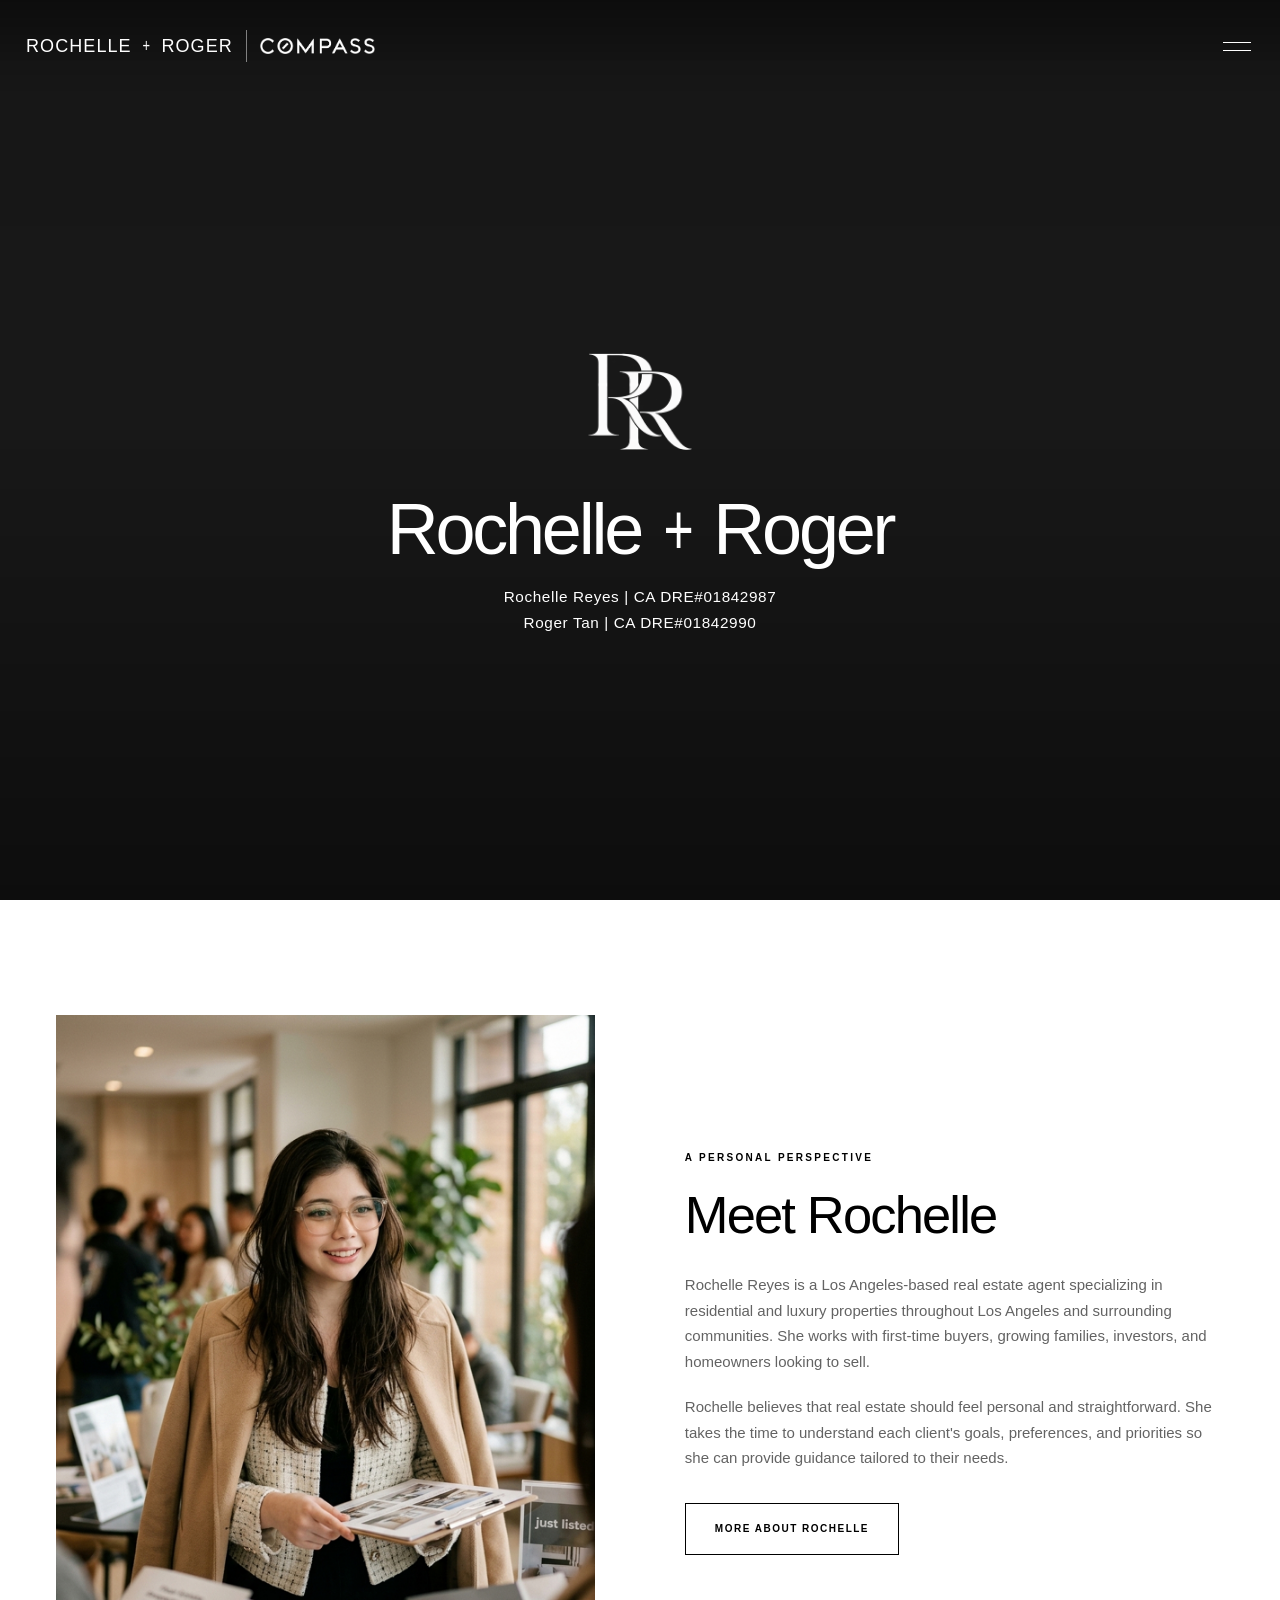
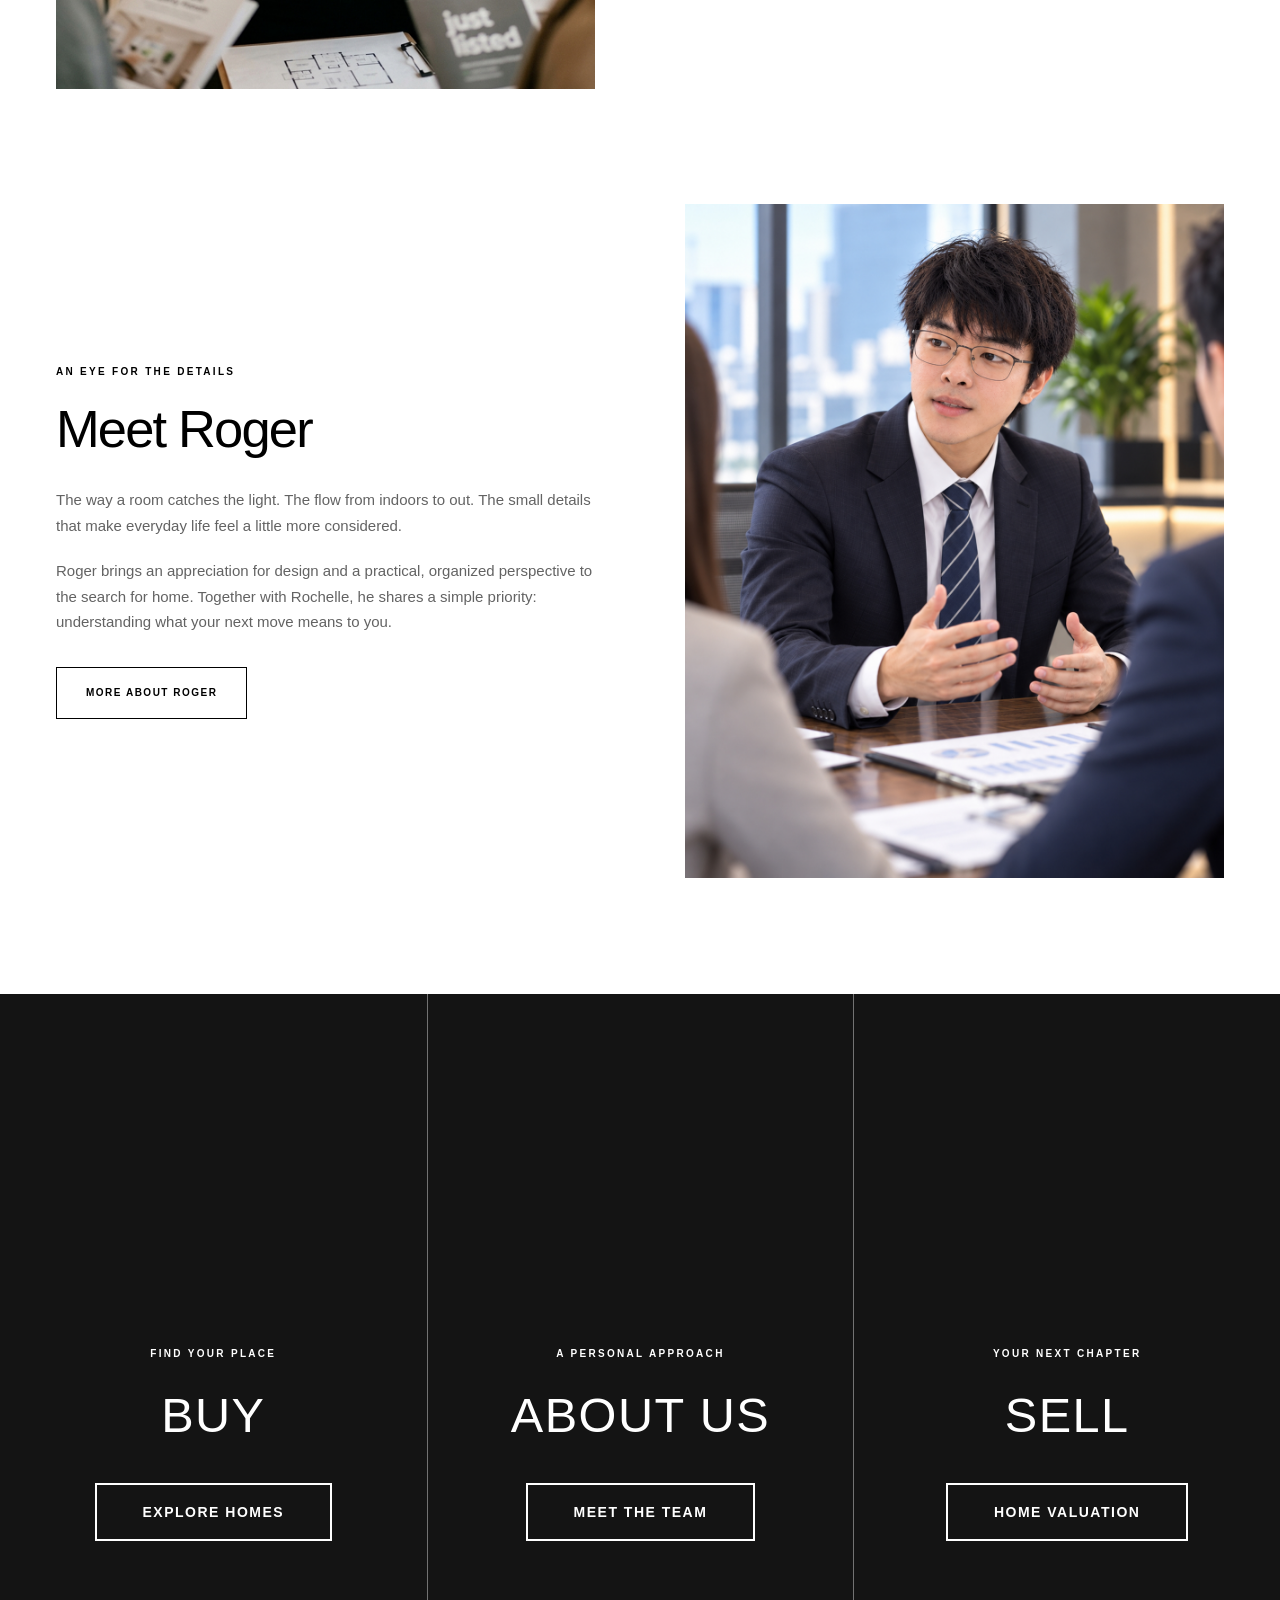
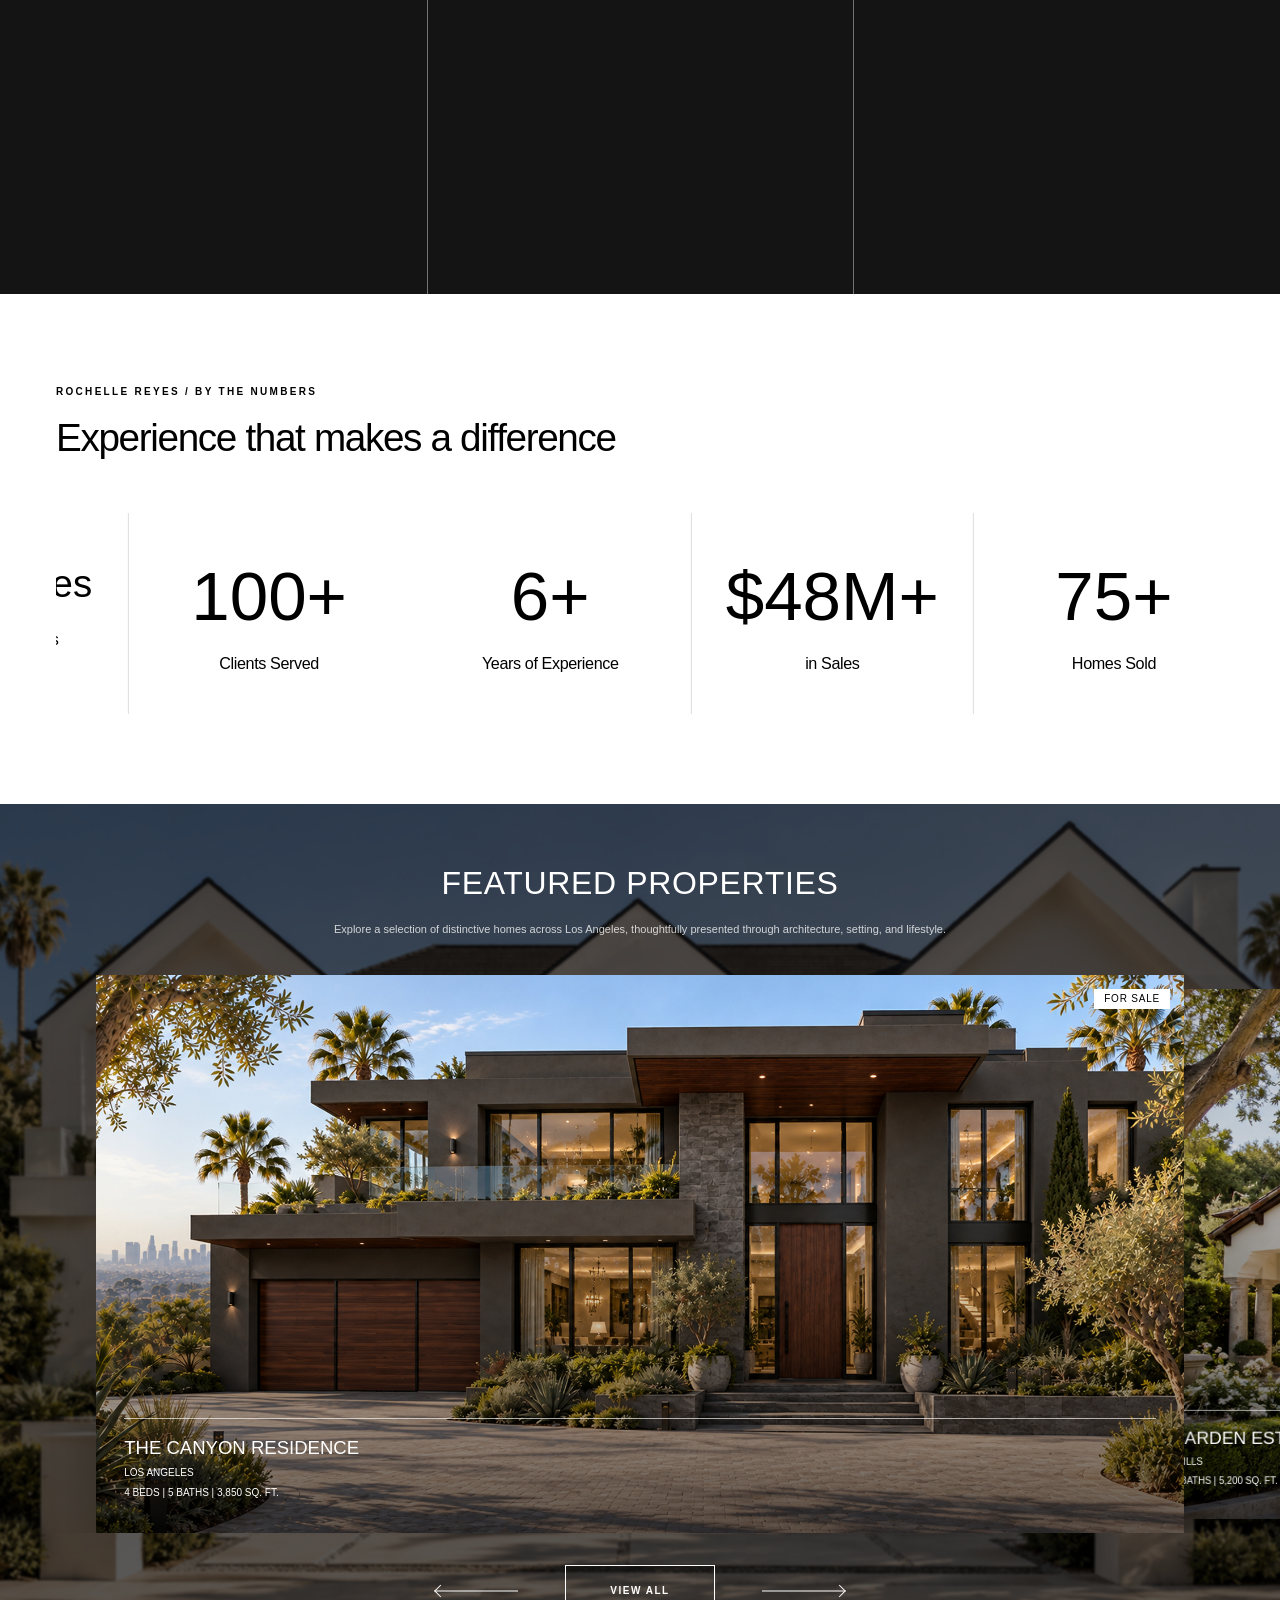
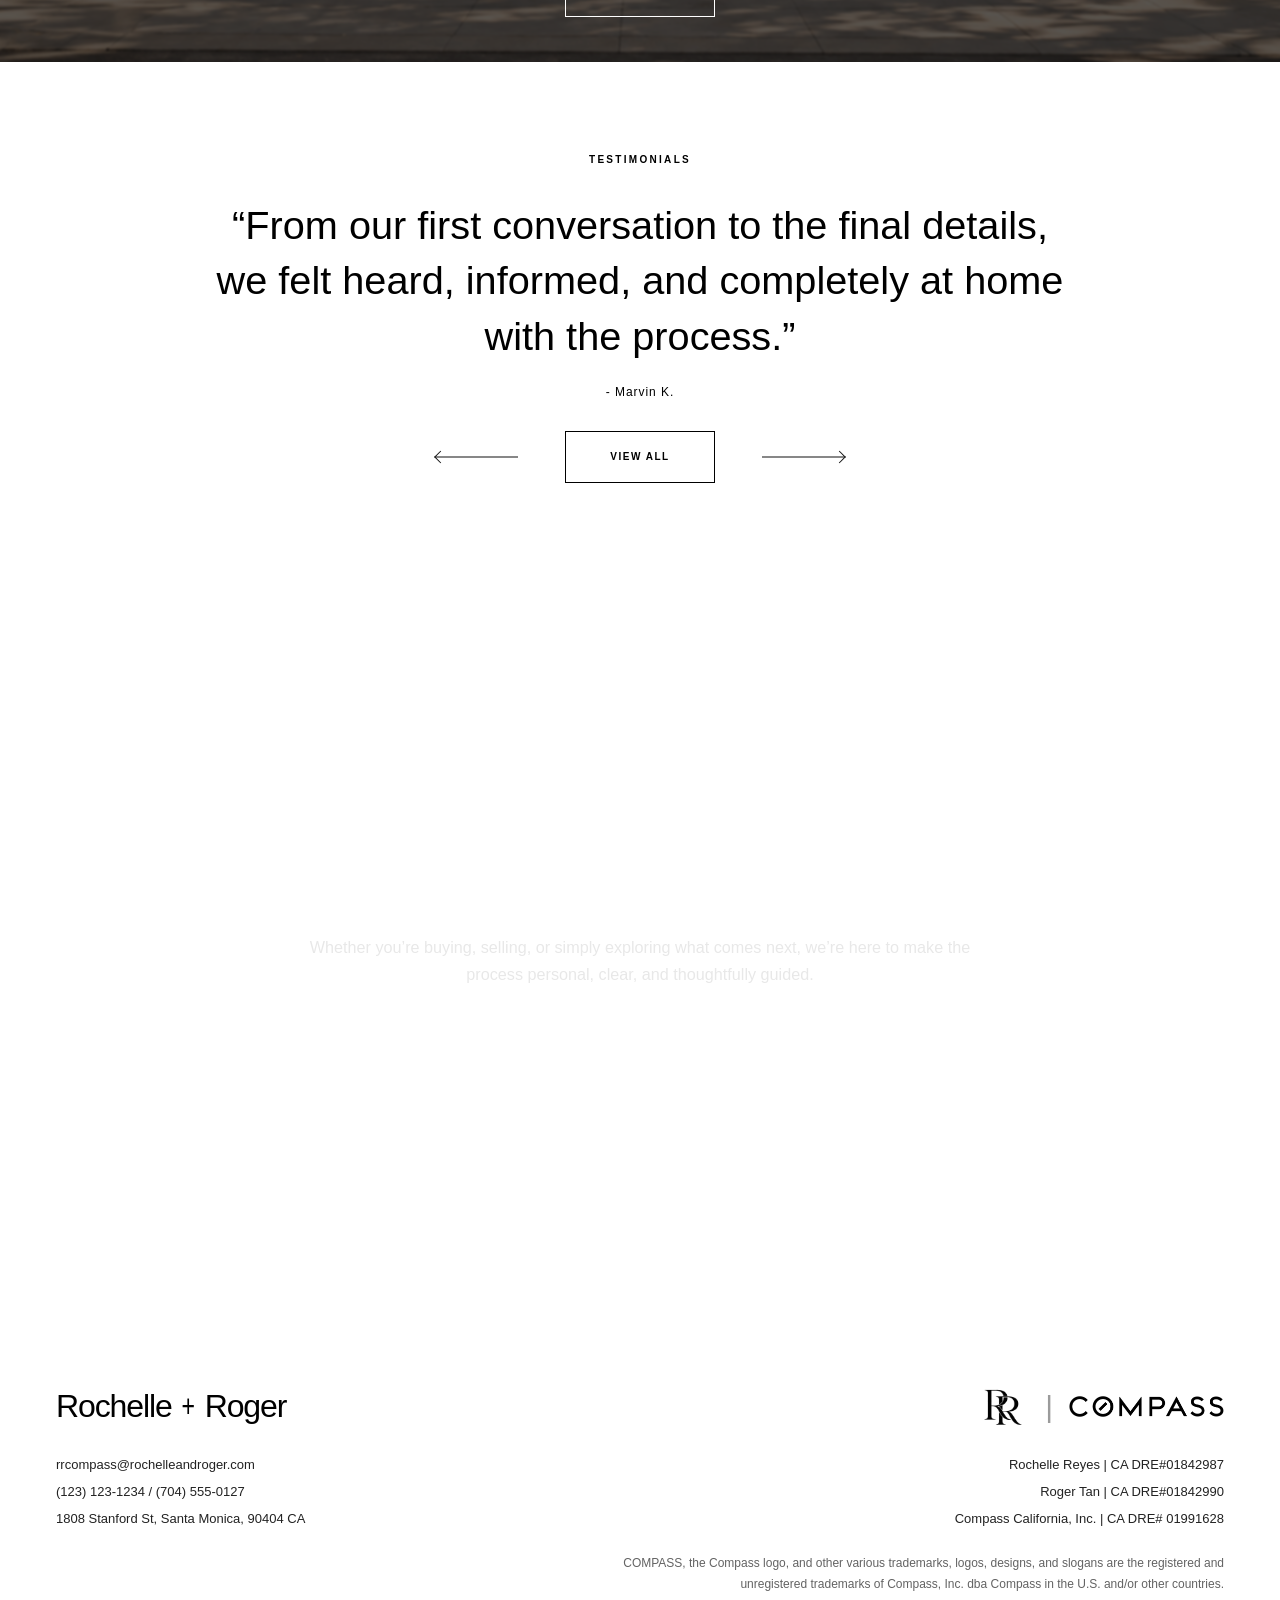
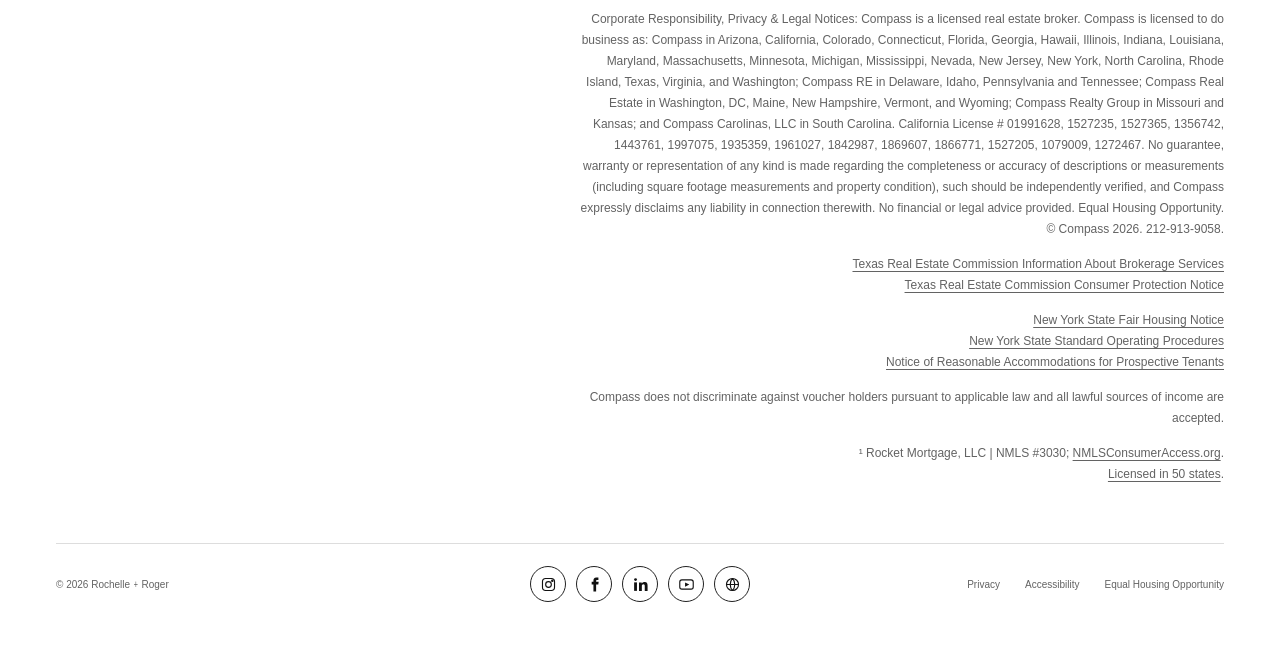
==== commit 5da807c0: "Update index.html" ====
--- a/index.html
+++ b/index.html
@@ -28,9 +28,9 @@
 </div>
 <nav aria-label="Main navigation" class="custom-desktop-nav">
 <a href="#/portfolio">Portfolio</a>
+<a href="#/meet-the-team">Meet the Team</a>
 <a href="#/home-valuation">Home Valuation</a>
 <a href="#/neighborhoods">Neighborhoods</a>
-<a href="#/meet-the-team">Meet the Team</a>
 <a href="#/testimonials">Testimonials</a>
 <button class="custom-nav-contact" data-open-contact-modal="" type="button">Contact Us</button>
 </nav>
--- a/page-advanced.css
+++ b/page-advanced.css
@@ -353,16 +353,16 @@
   }
 }
 
-/* My Featured Properties background and overlap polish. */
+/* My Featured Properties background and layered card effect. */
 
 #home-section-featured-properties::before {
   content: "";
   position: absolute;
-  inset: -5%;
+  inset: -2px;
   z-index: 0;
   background: url("images/westhollywood-2.jpg") center center / cover no-repeat;
-  filter: blur(22px) brightness(.62) saturate(.9);
-  transform: scale(1.08);
+  filter: blur(1px) brightness(.64) saturate(.92);
+  transform: scale(1.006);
   pointer-events: none;
 }
 
@@ -380,12 +380,16 @@
   z-index: 2;
 }
 
+#home-section-featured-properties .custom-featured-properties__viewport,
+#home-section-testimonials .custom-testimonial__viewport {
+  scroll-snap-type: x proximity;
+  scroll-behavior: auto;
+  overscroll-behavior-inline: contain;
+}
 
 #home-section-featured-properties .custom-featured-properties__viewport {
   overflow-x: auto;
   overflow-y: hidden;
-  scroll-snap-type: x mandatory;
-  overscroll-behavior-inline: contain;
   scrollbar-width: none;
 }
 
@@ -393,25 +397,39 @@
   display: none;
 }
 
+#home-section-testimonials .custom-testimonial__slide {
+  scroll-snap-stop: normal;
+}
+
 #home-section-featured-properties .custom-featured-properties__track {
-  gap: 0;
+  gap: 8px;
 }
 
 #home-section-featured-properties .custom-featured-property {
-  --property-dim: .24;
+  --property-x: 0px;
+  --property-scale: .90;
+  --property-dim: .30;
   position: relative;
   z-index: 1;
-  isolation: isolate;
   scroll-snap-align: center;
-}
-
-#home-section-featured-properties .custom-featured-property + .custom-featured-property {
-  margin-left: -12vw;
+  transform: translateX(var(--property-x)) scale(var(--property-scale));
+  transform-origin: center center;
+}
+
+#home-section-featured-properties .custom-featured-property.is-prev,
+#home-section-featured-properties .custom-featured-property.is-next {
+  z-index: 2;
+  will-change: transform;
+}
+
+#home-section-featured-properties .custom-featured-property.is-active {
+  z-index: 3;
+  will-change: transform;
 }
 
 #home-section-featured-properties .custom-featured-property__media {
   isolation: isolate;
-  contain: paint;
+  box-shadow: 0 18px 44px rgba(0, 0, 0, .18);
 }
 
 #home-section-featured-properties .custom-featured-property__media::before {
@@ -419,22 +437,18 @@
   position: absolute;
   inset: 0;
   z-index: 1;
-  background: rgba(0, 0, 0, var(--property-dim));
-  opacity: 1;
-  transition: opacity .28s ease;
+  background: #000;
+  opacity: var(--property-dim);
   pointer-events: none;
-}
-
-#home-section-featured-properties .custom-featured-property[aria-current="true"] {
-  z-index: 3;
-}
-
-#home-section-featured-properties .custom-featured-property[aria-current="true"] .custom-featured-property__media::before {
-  opacity: 0;
 }
 
 #home-section-featured-properties .custom-featured-properties__controls .custom-swipe-nav__button {
   color: #fff;
+}
+
+#home-section-featured-properties .custom-featured-properties__viewport.is-settling,
+#home-section-testimonials .custom-testimonial__viewport.is-settling {
+  scroll-snap-type: none;
 }
 
 @media (hover: hover) and (pointer: fine) {
@@ -466,12 +480,8 @@
     -webkit-user-drag: none;
   }
 
-  #home-section-featured-properties .custom-featured-properties__viewport:not(.is-dragging):not(.is-settling) .custom-featured-property:hover {
-    z-index: 4;
-  }
-
-  #home-section-featured-properties .custom-featured-properties__viewport:not(.is-dragging):not(.is-settling) .custom-featured-property:hover .custom-featured-property__media::before {
-    opacity: 0;
+  #home-section-featured-properties .custom-featured-properties__viewport:not(.is-dragging):not(.is-settling) .custom-featured-property__media:hover img {
+    transform: scale(1.012);
   }
 
   #home-section-featured-properties .custom-featured-properties__viewport.is-dragging .custom-featured-property__media img,
@@ -481,12 +491,8 @@
 }
 
 @media (max-width: 760px) {
-  #home-section-featured-properties .custom-featured-property {
-    --property-dim: .16;
-  }
-
-  #home-section-featured-properties .custom-featured-property + .custom-featured-property {
-    margin-left: -8vw;
+  #home-section-featured-properties .custom-featured-properties__track {
+    gap: 6px;
   }
 
   #home-section-featured-properties .custom-featured-properties__viewport {
